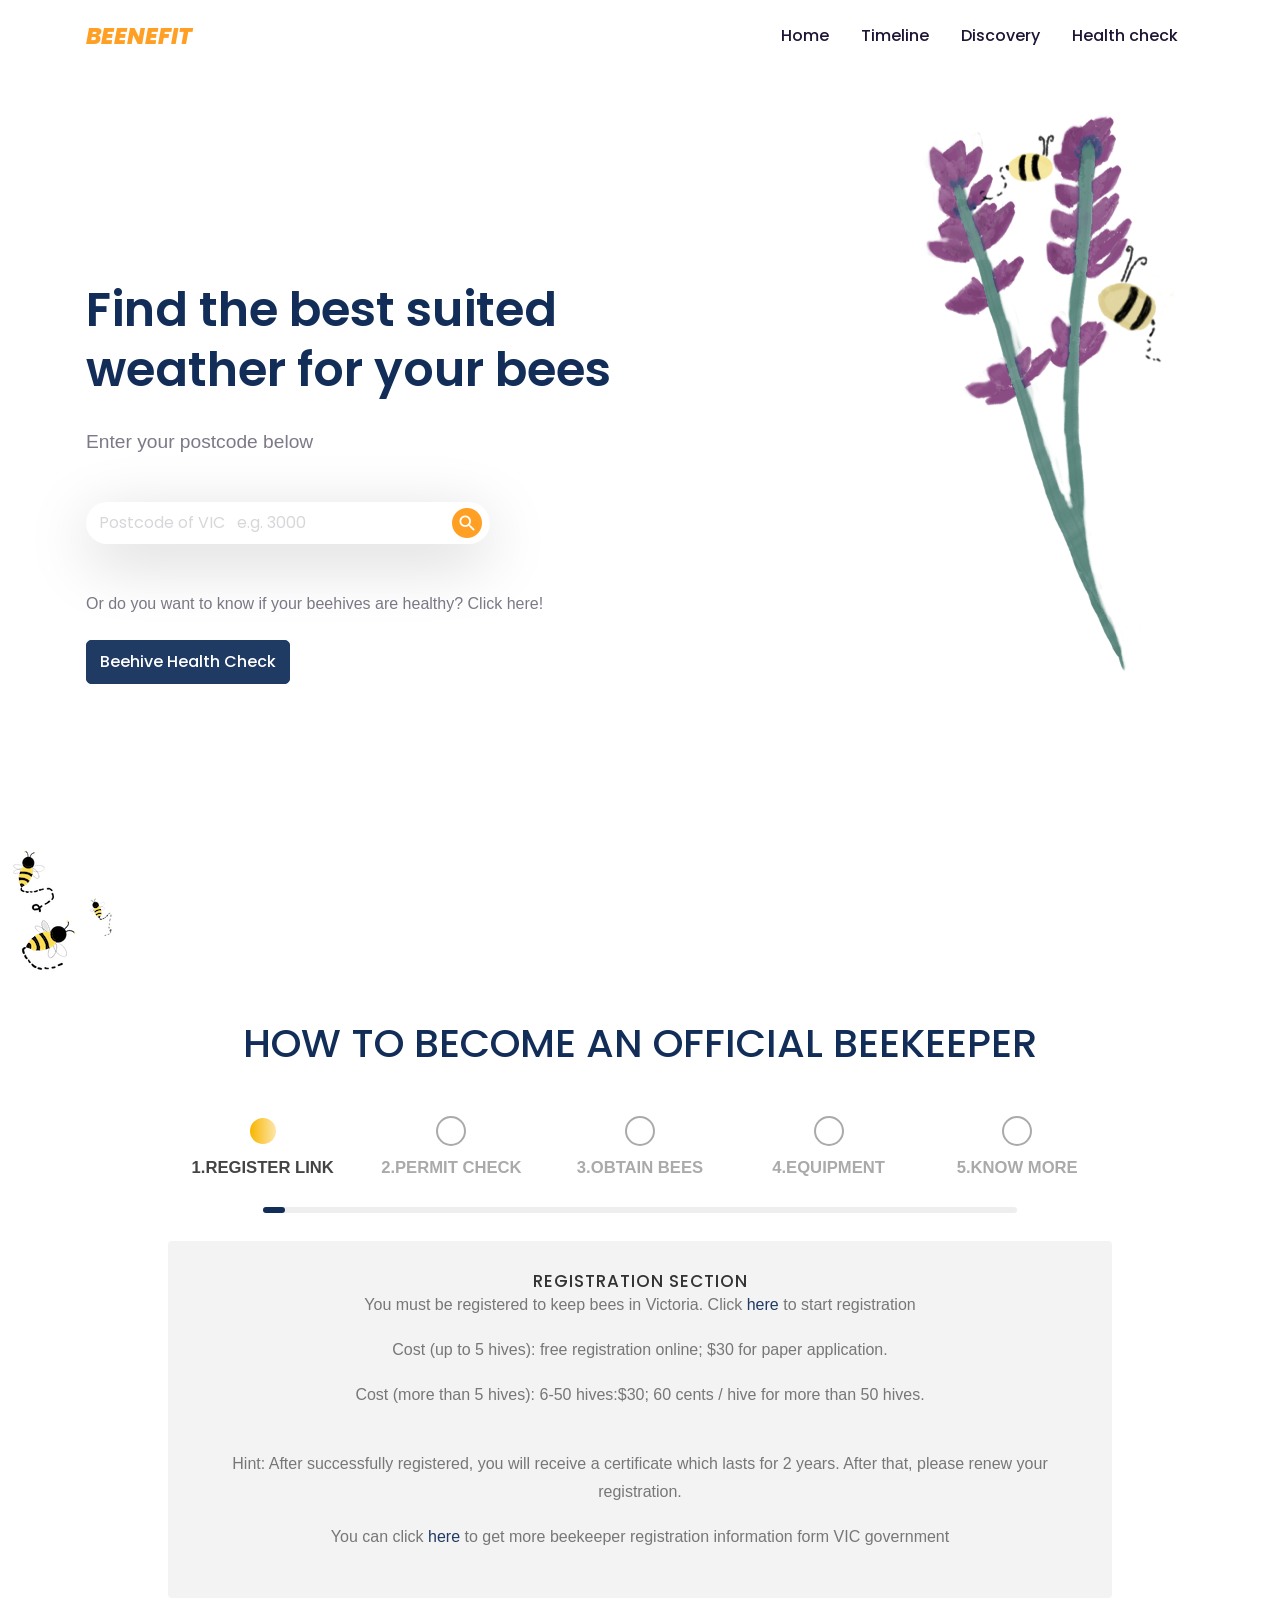
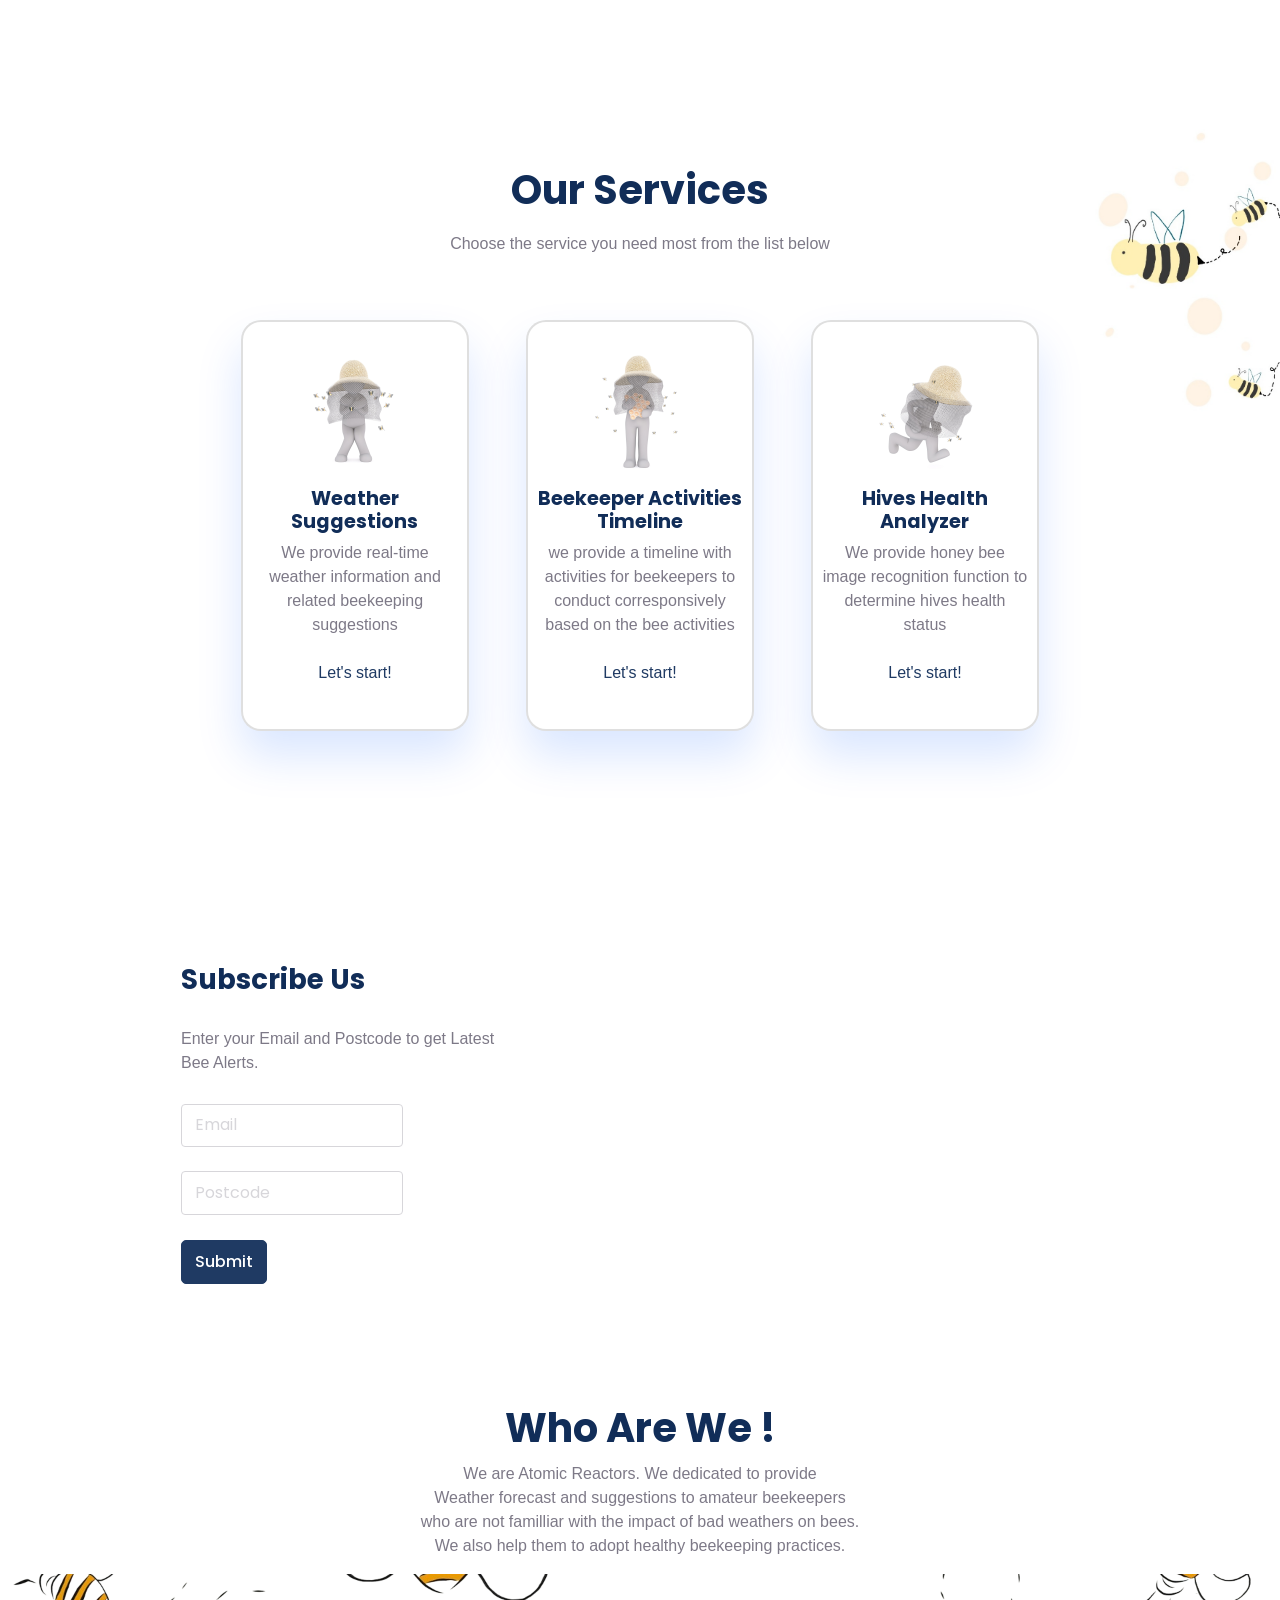
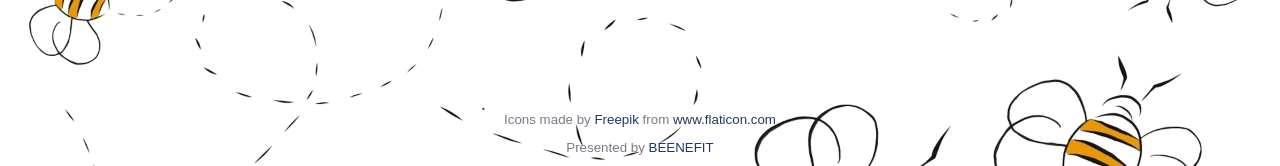
==== public/index.html @ 0212e3c3 "footer space" ====
<!DOCTYPE html>
<html lang="en-US" dir="ltr">

  <head>
    <meta charset="utf-8">
    <meta http-equiv="X-UA-Compatible" content="IE=edge">
    <meta name="viewport" content="width=device-width, initial-scale=1">


    <!-- ===============================================-->
    <!--    Document Title-->
    <!-- ===============================================-->
    <title>Beenefit</title>


    <!-- ===============================================-->
    <!--    Favicons-->
    <!-- ===============================================-->
    <link rel="apple-touch-icon" sizes="180x180" href="assets/img/favicons/apple-touch-icon.png">
    <link rel="icon" type="image/png" sizes="32x32" href="assets/img/favicons/favicon-32x32.png">
    <link rel="icon" type="image/png" sizes="16x16" href="assets/img/favicons/favicon-16x16.png">
    <link rel="shortcut icon" type="image/x-icon" href="assets/img/favicons/favicon.ico">
    <link rel="manifest" href="assets/img/favicons/manifest.json">
    <meta name="msapplication-TileImage" content="assets/img/favicons/mstile-150x150.png">
    <meta name="theme-color" content="#ffffff">


    <!-- ===============================================-->
    <!--    Stylesheets-->
    <!-- ===============================================-->
    <link href="assets/css/theme.css" rel="stylesheet" />
    <style>
        
    
      body {
        margin:0;
        font-family: 'Roboto Condensed', sans-serif;
      }
      

      
      /* --- Start progress bar --- */
      
      .process-wrapper {
        margin:auto;
        max-width:1080px;
      }
      
      #progress-bar-container {
        position:relative;
        width:90%;
        margin:auto;
        height:100px;
        margin-top:65px;
      }
      
      #progress-bar-container ul {
        padding:0;
        margin:0;
        padding-top:15px;
        z-index:9999;
        position:absolute;
        width:100%;
        margin-top:-40px
      }
      
      #progress-bar-container li:before {
        content:" ";
        display:block;
        margin:auto;
        width:30px;
        height:30px;
        border-radius:50%;
        border:solid 2px #aaa;
        transition:all ease 0.3s;
           
      }
      
      #progress-bar-container li.active:before, #progress-bar-container li:hover:before {
        border:solid 2px #fff;
                
        background: linear-gradient(to right, #f8b500 0%,#fff 150%); 
      }
      
      #progress-bar-container li {
        list-style:none;
        float:left;
        width:20%;
        text-align:center;
        color:#aaa;
        text-transform:uppercase;
        font-size:11px;
        cursor:pointer;
        font-weight:700;
        transition:all ease 0.2s;
        vertical-align:bottom;
        height:60px;
        position:relative;
      }
      
      #progress-bar-container li .step-inner {
        margin-top: 10px;
        position:relative;
        width:100%;
        bottom:0;
        font-size: 1.3vw;
      }
      
      #progress-bar-container li.active, #progress-bar-container li:hover {
        color:#444;
      }
      /*
      #progress-bar-container li:after {
        content:" ";
        display:block;
        width:6px;
        height:6px;
        background:#777;
        margin-left:auto;
        margin-right:auto;
        border:solid 7px #fff;
        border-radius:50%;
        margin-top:30%;
        box-shadow:0 2px 13px -1px rgba(0,0,0,0.3);
        transition:all ease 0.2s;
           
      }*/
      
      #progress-bar-container li:hover:after {
        background:#555;
      }
      
      #progress-bar-container li.active:after {
        background: #112D58;
      }
      
      #progress-bar-container #line {
        width:80%;
        margin-top:1%;
        margin-bottom:5%;
        background: #eee;
        height:6px;
        position:absolute;
        left:10%;
        top:57px;
        z-index:1;
        border-radius:50px;
        transition:all ease 0.9s;
      }
      
      #progress-bar-container #line-progress {
        content:" ";
        width:3%;
        height:100%;
        background: #112D58;	 
        background: linear-gradient(to right, #112D58 0%,#112D58 100%); 
        position:absolute;
        z-index:2;
        border-radius:50px;
        transition:all ease 0.9s;
      }
      
      #progress-content-section {
        width:90%;
        margin: auto;
        background: #f3f3f3;
        border-radius: 4px;
      }
      
      #progress-content-section .section-content {
        padding:30px 40px;
        text-align:center;
      }
      
      #progress-content-section .section-content h2 {
        font-size:17px;
        text-transform:uppercase;
        color:#333;
        letter-spacing:1px;
        margin: auto;
      }
      
      #progress-content-section .section-content p {
        font-size:16px;
        line-height:1.8em;
        color:#777;
      }
      
      #progress-content-section .section-content {
        display:none;
        animation: FadeInUp 700ms ease 1;
        animation-fill-mode:forwards;
        transform:translateY(15px);
        opacity:0;
      }
      
      #progress-content-section .section-content.active {
        display:block;
      }
      
      @keyframes FadeInUp {
        0% {
          transform:translateY(15px);
          opacity:0;
        }
        
        100% {
          transform:translateY(0px);
          opacity:1;
        }
      }
            

        .drop-down__button{
          display: inline-block;
          height: 40px;
          width: 190px;
          border-radius: 6px;
          border-width: 2px;
          border-color: #f78604d5;
          margin-bottom: 15px;
          text-align: center;


        }





       
          </style>
    

  </head>


  <body>

    <!-- ===============================================-->
    <!--    Main Content-->
    <!-- ===============================================-->
    <main class="main" id="top">
      <nav class="navbar navbar-expand-lg navbar-light fixed-top py-3 backdrop" data-navbar-on-scroll="data-navbar-on-scroll">
        <div class="container"><a class="navbar-brand d-flex align-items-center fw-bolder fs-2 fst-italic" href="#">
            <div class="text-warning">BEENEFIT</div>
          </a>
          <button class="navbar-toggler collapsed" type="button" data-bs-toggle="collapse" data-bs-target="#navbarSupportedContent" aria-controls="navbarSupportedContent" aria-expanded="false" aria-label="Toggle navigation"><span class="navbar-toggler-icon"></span></button>
          <div class="collapse navbar-collapse border-top border-lg-0 mt-4 mt-lg-0" id="navbarSupportedContent">
            <ul class="navbar-nav ms-auto pt-2 pt-lg-0">
              <!-- navbar button -->
              <li class="nav-item px-2"><a class="nav-link fw-medium active" style="border-radius: 5px;" aria-current="page" href="index.html">Home</a></li>
              <li class="nav-item px-2"><a class="nav-link fw-medium active" style="border-radius: 5px;" href="timeline.html">Timeline</a></li>
              <li class="nav-item px-2"><a class="nav-link fw-medium active" style="border-radius: 5px;" href="weather.html">Discovery</a></li>
              <li class="nav-item px-2"><a class="nav-link fw-medium active" style="border-radius: 5px;" href="bee_identification.html">Health check</a></li>
            </ul>
          </div>
        </div>
      </nav>
            
      <!-- ============================================-->
      <!-- weahter suggstion function <section> begin ============================-->
      <!-- ============================================-->
      <section class="py-0" id="home">
        <div class="bg-holder d-none d-sm-block" style="background-image:url(assets/img/illustrations/hero-bg.png);background-position:right top;background-size:contain;">
        </div>
        <!--/.bg-holder-->

        <div class="bg-holder d-sm-none" style="background-image:url(assets/img/illustrations/hero-bg.png);background-position:right top;background-size:contain;">
        </div>
        <!--/.bg-holder-->

        <div class="container">
          <div class="row align-items-center min-vh-75 min-vh-md-100">
            <div class="col-md-7 col-lg-6 py-6 text-sm-start text-center">
              <h1 class="mt-6 mb-sm-4 display-2 fw-semi-bold lh-sm fs-4 fs-lg-6 fs-xxl-8">Find the best suited<br class="d-block d-lg-none d-xl-block" />weather for your bees</h1>
              <p class="mb-4 fs-1">Enter your postcode below</p>
              <div class="pt-3">
                <form action="weather.php" method="POST">
                  <div class="input-group w-xl-75 w-xxl-50 d-flex flex-end-center">
                    <input class="form-control rounded-pill shadow-lg border-0" id="formGroupExampleInput" type="text" placeholder="Postcode of VIC   e.g. 3000" name="search" /><img class="input-box-icon me-2" src="assets/img/illustrations/search.png" width="30" alt="" />
                  </div>
                </form>
              </div>
              <br><br>
              Or do you want to know if your beehives are healthy? Click here!<br><br>
              <button class="btn btn-primary rounded-start-0" onclick="location.href='bee_identification.html';">Beehive Health Check</button>
            </div>
          </div>
        </div>
      </section>

      <!-- weahter suggstion function <section> close ============================-->
      <!-- ============================================-->

      

        </div>
        <!-- end of .container-->

      </section>
      <!-- <section> close ============================-->
      <!-- ============================================-->


      <!-- ============================================-->
      <!-- <section> begin ============================-->
        <section class="py-0">
          <div class="bg-holder" style="background-image:url(assets/img/illustrations/bg.png);background-position:left top;background-size:initial;margin-top:-60px;">
          </div>

          <div class="container">
            
  
            <!-- ============================================-->
            <!-- stepper <section> begin ============================-->
            <!-- ============================================-->
            <section class="py-8">
              
  
              <div class="container">
                <div class="row flex-center">
                  <!-- stepper title -->
                  <h1 style = "text-align:center">HOW TO BECOME AN OFFICIAL BEEKEEPER</h1>
                  <br> 
                  <div class="process-wrapper">
                    <!-- progress bar title -->
                  <div id="progress-bar-container">
                    <ul>
                      <li class="step step01 active"><div class="step-inner">1.Register link</div></li>
                      <li class="step step02"><div class="step-inner">2.Permit Check</div></li>
                      <li class="step step03"><div class="step-inner">3.OBTAIN BEES</div></li>
                      <li class="step step04"><div class="step-inner">4.Equipment </div></li>
                      <li class="step step05"><div class="step-inner">5.Know more </div></li>
                    </ul>
                    
                    <div id="line">
                      <div id="line-progress"></div>
                    </div>
                  </div>

                  <!-- progress content -->
                  <div id="progress-content-section">
                    <!-- Registration step -->
                    <div class="section-content discovery active">
                      <!-- Registration step title -->
                      <h2>REGISTRATION SECTION</h2>
                      <!-- Registration steps -->
                          <p>You must be registered to keep bees in Victoria. Click <a href="https://bees.agriculture.vic.gov.au/" target="_blank">here</a>
                        to start registration
                      </p>
                      <p>Cost (up to 5 hives): free registration online; $30 for paper application.</p>
                      <p>Cost (more than 5 hives): 6-50 hives:$30; 60 cents / hive for more than 50 hives.</p>
                    </br>
                      <p>Hint: After successfully registered, you will receive a certificate which lasts for 2 years. After that, please renew your registration.</p>
                          <p>You can click <a href="https://agriculture.vic.gov.au/livestock-and-animals/honey-bees/beekeeper-registration-and-hive-disposal" title="registration information" target="_blank">here</a>
                          to get more beekeeper registration information form VIC government</p> 
                            
                    </div>
                    <!-- Permit check step -->
                    <div class="section-content strategy">
                      <!-- Permit check step title -->
                      <h2>HIVE DENSITY CHECK SECTION</h2>
                      <!-- Permit check steps -->
                      <p>If density of hives meets the requirements, you can start beekeeping on Victorian land without a planning permit.</p>
                      <h2>1. Urban areas:</h2>
                      <p>Select the land size which you are prepare for beekeeing:</p>
                      <div id="option">
                        <script src="https://d3js.org/d3.v4.js"></script>
                            <script type="text/javascript">

                        window.onload = function()
                            {
                              // read csv
                            d3.csv("land_size.csv",

                                function(d) {
                                    return {
                                      // save value
                                        size: d.size,
                                        no_hives: d.no_hives
                                    };  
                                },      
                                function(data) {
                                    // run the function to store value from csv
                                    populate_Combo(data)
                                    
                                });
                            }

                            function populate_Combo(data) {
                              // create two empty array
                              // example_list store the result
                              // example_text store the text which shows on the dropdown
                                var example_list= {};
                                var example_text= {};

                                for (i=0;i<data.length; i++ ) { 
                                    example_list[i]=data[i].no_hives;
                                    example_text[i]=data[i].size;
                                }

                                // find the input
                                var select  = document.getElementById("exampleList")

                                for (i=0; i < data.length; i++ ) {
                                    // create option for values of each row
                                    var el = document.createElement("option");
                                    var temp=example_text[i]
                                    el.textContent = temp;
                                    el.value =example_list[i];
                                    // combine the option
                                    select.appendChild(el);
                                }
                            }

                            function combo_change(thelist) {
                                // get the input
                                var idx_1 = thelist.selectedIndex;
                                // update the text 
                                // find value based on index
                                var res = d3.select('#text')
                                                .transition().duration(1000)
                                res
                                .text('The maximum number of hives you can have is:  '+' '+ thelist.options[idx_1].value)
                            }

                        </script>

                        <form >
                        <select class="drop-down__button" name="example_select" id="exampleList" onChange="combo_change(this)">
                        </select> 
                        </form>
                        <h5 id = 'text'>The maximum number of hives you can have is: 1 </h5>
                      </div>
                      <p> </p>
                      <h2>2. Rural areas: </h2>
                      <p>no planning permit is required.</p>
                      <p>See more details at <a href="https://vgls.sdp.sirsidynix.net.au/client/search/asset/1145118" target="_blank">APIARYCODE OF PRACTICE</a>
                      </p>  
                  
                    </div>
                    <!-- Obtain bees step -->
                    <div class="section-content creative">
                      <!-- Obtain bees step title -->
                      <h2>QUEEN BEES OBTAINING SECTION</h2>
                      <!-- Obtain bees steps -->
                      <P>There are two ways to do that:</P>
                      <p>1.You can buy queen bees from a queen breeder from September until the end of February.</p>
                      <p>2.Also, you can collect bees in wild by yourself. To do that, you can locate a box beneath the swarm and shake the branch to let the bees fall into the box.
                         The smoker can be used for further collecting the left-over bees.</p>
                         <p> DISCLAIMER: Please be fully aware of the danger of collecting wild bees by yourself.  
                    </div>
                    
                    <!-- Equipment purchase step -->
                    <div class="section-content production">
                      <!-- Equipment purchase step title -->
                      <h2>EQUIPMENT PURCHASE LIST</h2>
                    <!-- Equipment purchase steps -->
                      <p>· Beekeeper’s smoker</p>
                          <p>· Protective clothing, beekeeper’s veil</p>
                          <p>· Rubber gloves (bees hates dark colour gloves)</p>
                          <p>· Australian hive tool (“J” hook)/ American hive tool</p>
                          <p>· Langstroth hives</p>
                          <p>......</p>
                          <p>
                    </div>
                    
                    <!-- jump into timeline page link -->
                    <div class="section-content analysis">
                      <h2>START</h2>
                      <p>You can click  <a href="timeline.html" target="_blank">here</a> to get more monthly bee activities and tips for beekeepers.</p>
                    </div>
                    </div>
                  </div>
                  <script src="https://cdnjs.cloudflare.com/ajax/libs/jquery/3.2.1/jquery.min.js"></script>
                  <script src="https://cdnjs.cloudflare.com/ajax/libs/jqueryui/1.12.1/jquery-ui.min.js"></script>
                   <script>
                      // click function for stepper
                      $(".step").click( function() {
                    $(this).addClass("active").prevAll().addClass("active");
                    $(this).nextAll().removeClass("active");
                  });
                  // Click & active function of step01 with css style
                  $(".step01").click( function() {
                    $("#line-progress").css("width", "3%");
                    $(".discovery").addClass("active").siblings().removeClass("active");
                  });
                   // Click & active function of step02 with css style
                  $(".step02").click( function() {
                    $("#line-progress").css("width", "25%");
                    $(".strategy").addClass("active").siblings().removeClass("active");
                  });
                   // Click & active function of step03 with css style
                  $(".step03").click( function() {
                    $("#line-progress").css("width", "50%");
                    $(".creative").addClass("active").siblings().removeClass("active");
                  });
                   // Click & active function of step04 with css style
                  $(".step04").click( function() {
                    $("#line-progress").css("width", "75%");
                    $(".production").addClass("active").siblings().removeClass("active");
                  });
                   // Click & active function of step05 with css style
                  $(".step05").click( function() {
                    $("#line-progress").css("width", "100%");
                    $(".analysis").addClass("active").siblings().removeClass("active");
                  });
                  
                   
                      </script>
                </div>
              </div>
              <!-- end of .container-->
  
            </section>
            <!-- <section> close ============================-->
            <!-- ============================================-->
  
  
          </div>
          <!-- end of .container-->
  
        </section>
        <!-- <section> close ============================-->
        <!-- ============================================-->


      <section class="py-5">
        <!-- background image -->
        <div class="bg-holder d-none d-sm-block" style="background-image:url(assets/img/illustrations/category-bg.png);background-position:right top;background-size:200px 320px;">
        </div>
        <!--/.bg-holder-->


      <!-- ============================================-->
      <!-- services section -->
      <!-- <section> begin ============================-->

        <div class="container">
          <div class="row justify-content-center">
            <div class="col-md-9 col-lg-6 text-center mb-3">
              <h5 class="fw-bold fs-3 fs-lg-5 lh-sm mb-3">Our Services</h5>
              <p class="mb-5">Choose the service you need most from the list below</p>
            </div>
          </div>
          <!--Weather suggestions service  -->
          <div class="row flex-center h-100">
            <div class="col-10 col-xl-9">
              <div class="row">
                <div class="col-sm-6 col-lg-4 pb-lg-6 px-lg-4 pb-4">
                  <div class="card py-4 shadow-sm h-100 hover-top">
                    <div class="text-center"> <img src="assets/img/illustrations/finance.png" height="120" alt="" />
                      <div class="card-body px-2">
                        <!--Weather suggestions service title -->
                        <h6 class="fw-bold fs-1 heading-color">Weather Suggestions</a></h6>
                        <!--Weather suggestions service content -->
                        <p class="mb-0 card-text">We provide real-time weather information and related beekeeping suggestions</p><br>
                        <p class="mb-0 card-text"><a href="weather.html" title="Weather Suggestions">Let's start!</a></p>
                      </div>
                    </div>
                  </div>
                </div>
                <!--Beekeeper activities timeline service  -->
                <div class="col-sm-6 col-lg-4 pb-lg-6 px-lg-4 pb-4">
                  <div class="card py-4 shadow-sm h-100 hover-top">
                    <div class="text-center"> <img src="assets/img/illustrations/design.png" height="120" alt="" />
                      <div class="card-body px-2">
                        <!--Beekeeper activities timeline service title -->
                        <h6 class="fw-bold fs-1 heading-color">Beekeeper Activities Timeline</a></h6>
                        <!--Beekeeper activities timeline service content -->
                        <p class="mb-0 card-text">we provide a timeline with activities for beekeepers to conduct corresponsively based on the bee activities</p><br>
                        <p class="mb-0 card-text"><a href="timeline.html" title="Beekeeper Activities Timeline">Let's start!</a></p>
                      </div>
                    </div>
                  </div>
                </div>
                <!-- Hive health analyzer service -->
                <div class="col-sm-6 col-lg-4 pb-lg-6 px-lg-4 pb-4">
                  <div class="card py-4 shadow-sm h-100 hover-top">
                    <div class="text-center"> <img src="assets/img/illustrations/programmer.png" height="120" alt="" />
                      <div class="card-body px-2">
                        <!-- Hive health analyzer service title -->
                        <h6 class="fw-bold fs-1 heading-color">Hives Health Analyzer</h6>
                        <!-- Hive health analyzer service content -->
                        <p class="mb-0 card-text">We provide honey bee image recognition function to determine hives health status</p><br>
                        <p class="mb-0 card-text"><a href="bee_identification.html" title="Beehive health Analyzer">Let's start!</a></p>
                      </div>
                    </div>
                  </div>
                </div>
              </div>
            </div>
          </div>
        </div>
      </section>
      <!-- services <section> close ============================-->
      <!-- ============================================-->


      <!-- ============================================-->
      <!-- subscribe function -->
      <!-- <section> begin ============================-->
      <section class="py-8" id = "sub">
        <div class="container">
          <div class="row flex-center">
            <div class="col-md-5 order-md-1 text-center text-md-end"><img class="img-fluid mb-4" src="assets/img/illustrations/feature.png" width="450" alt="" /></div>
            <div class="col-md-5 text-center text-md-start">
              <!-- Email function title -->
              <h6 class="fw-bold fs-2 fs-lg-3 display-3 lh-sm">Subscribe Us</h6>
              <p class="my-4 pe-xl-8">Enter your Email and Postcode to get Latest Bee Alerts.</p>
              <div class="col-lg-6 d-flex justify-content-lg-end justify-content-center">
                <form class="row row-cols-lg-auto g-0 align-items-center" action = "email.php"  method="POST">
                  <div class="col-5display-3">
                    <label class="visually-hidden" for="colFormLabel">Username</label>
                    <div class="input-group">
                      <input class="rounded-end-0 form-control" id="colFormLabel" type="email" name= "email" placeholder="Email" />
                    </div>
                    </br>
                    <div class="input-group">
                      <input class="rounded-end-0 form-control" id="colFormLabel" type="text" name= "postcode" placeholder="Postcode" />
                    </div>
                  </div>
                  <div class="display-15" style = "padding-top:25px">
                    <button class="btn btn-primary rounded-start-0" type="submit">Submit</button>
                  </div>
                </form>
              </div>
            </div>
          </div>
        </div>
        <!-- end of .container-->
        <!-- end of .container-->
      </section>
      <!-- subscribe <section> close ============================-->
      <!-- ============================================-->



       <!-- ============================================-->
      <!--  who are we section contens -->
      <!-- <section> begin ============================-->
      <section class="py-0">
        <div class="container">
          <div class="row align-items-center">
            <div class="col-12 text-center">
              <h6 class="fw-bold fs-3 fs-lg-5 lh-sm">Who Are We !</h6>
              <p>We are Atomic Reactors. We dedicated to provide</br> Weather forecast and suggestions to amateur beekeepers </br>who are not familliar with the impact of bad weathers on bees.</br> We also help them to adopt healthy beekeeping practices.</p>
            </div>
          </div>
        </div>
      </section>
       <!-- who are we <section> close ============================-->
      <!-- ============================================-->


      <!-- ============================================-->
      <!--  footer section contens -->
      <!-- <section> begin ============================-->
      <section class="py-0">
        <!-- footer background image -->
        <div class="bg-holder" style="background-image:url(assets/img/illustrations/footer-bg.png);background-position:center;background-size:cover;">
        </div>
        <!--/.bg-holder-->

        <div class="container">
          <div class="row flex-center py-6">
            <div class="col-lg-6 d-flex justify-content-lg-end justify-content-center">
            </div>
          </div>
          <div class="row justify-content-center">
            <div class="col-auto mb-2">
              <p class="mb-0 fs--1 my-2 text-center">Icons made by <a href="https://www.freepik.com" title="Freepik">Freepik</a> from <a href="https://www.flaticon.com/" title="Flaticon">www.flaticon.com</a></p>
              <p class="mb-0 fs--1 my-2 text-center">Presented by <a href="https://www.beenefit.studio" title="BEENEFIT">BEENEFIT</a></p>
            </div>
          </div>
        </div>
      </section>
      <!-- footer <section> close ============================-->
      <!-- ============================================-->
    </main>
    <!-- ===============================================-->
    <!--    End of Main Content-->
    <!-- ===============================================-->




    <!-- ===============================================-->
    <!--    JavaScripts-->
    <!-- ===============================================-->
    <script src="vendors/@popperjs/popper.min.js"></script>
    <script src="vendors/bootstrap/bootstrap.min.js"></script>
    <script src="vendors/is/is.min.js"></script>
    <script src="https://polyfill.io/v3/polyfill.min.js?features=window.scroll"></script>
    <script src="assets/js/theme.js"></script>

    <link href="https://fonts.googleapis.com/css2?family=Poppins:ital,wght@0,200;0,300;0,400;0,500;0,600;0,700;0,800;0,900;1,200;1,300;1,400&amp;display=swap" rel="stylesheet">
  </body>

</html>
---- public/assets/css/theme.css ----
/* -------------------------------------------------------------------------- */
/*                                 Theme                                      */
/* -------------------------------------------------------------------------- */
/* prettier-ignore */
/* -------------------------------------------------------------------------- */
/*                                  Utilities                                 */
/* -------------------------------------------------------------------------- */
/*-----------------------------------------------
|   Bootstrap Styles
-----------------------------------------------*/
/*!
 * Bootstrap v5.0.0-alpha1 (https://getbootstrap.com/)
 * Copyright 2011-2020 The Bootstrap Authors
 * Copyright 2011-2020 Twitter, Inc.
 * Licensed under MIT (https://github.com/twbs/bootstrap/blob/main/LICENSE)
 */
:root {
  --bs-blue: #1F3A63;
  --bs-indigo: #53ACF8;
  --bs-purple: #ad45f6;
  --bs-pink: #f6458e;
  --bs-red: #F55767;
  --bs-orange: #f6d845;
  --bs-yellow: #FFA024;
  --bs-green: #40975F;
  --bs-teal: #299EF3;
  --bs-cyan: #3EB8F4;
  --bs-white: #fff;
  --bs-gray: #C3C1C8;
  --bs-gray-dark: #616368;
  --bs-primary: #1F3A63;
  --bs-secondary: #4F5665;
  --bs-success: #40975F;
  --bs-info: #3EB8F4;
  --bs-warning: #FFA024;
  --bs-danger: #F55767;
  --bs-light: #F9FAFD;
  --bs-dark: #1F1534;
  --bs-font-sans-serif: "Poppins", "Open Sans", -apple-system, BlinkMacSystemFont, "Segoe UI", "Helvetica Neue", Arial, sans-serif, "Apple Color Emoji", "Segoe UI Emoji", "Segoe UI Symbol";
  --bs-font-monospace: "SFMono-Regular", Menlo, Monaco, Consolas, "Liberation Mono", "Courier New", monospace;
  --bs-gradient: linear-gradient(180deg, rgba(255, 255, 255, 0.15), rgba(255, 255, 255, 0));
}

*,
*::before,
*::after {
  -webkit-box-sizing: border-box;
  box-sizing: border-box;
}

@media (prefers-reduced-motion: no-preference) {
  :root {
    scroll-behavior: smooth;
  }
}

body {
  margin: 0;
  font-family: "Poppins", -apple-system, BlinkMacSystemFont, "Segoe UI", "Helvetica Neue", Arial, sans-serif, "Apple Color Emoji", "Segoe UI Emoji", "Segoe UI Symbol";
  font-size: 1rem;
  font-weight: 400;
  line-height: 1.5;
  color: #7D7987;
  background-color: #fff;
  -webkit-text-size-adjust: 100%;
  -webkit-tap-highlight-color: rgba(0, 0, 0, 0);
}

[tabindex="-1"]:focus:not(:focus-visible) {
  outline: 0 !important;
}

hr {
  margin: 1rem 0;
  color: #E1E0E4;
  background-color: currentColor;
  border: 0;
  opacity: 1;
}

hr:not([size]) {
  height: 1px;
}

h1, .h1, h2, .h2, h3, .h3, h4, .h4, h5, .h5, h6, .h6 {
  margin-top: 0;
  margin-bottom: 0.5rem;
  font-family: "Poppins", "Open Sans", -apple-system, BlinkMacSystemFont, "Segoe UI", "Helvetica Neue", Arial, sans-serif, "Apple Color Emoji", "Segoe UI Emoji", "Segoe UI Symbol";
  font-weight: 500;
  line-height: 1.2;
  color: #112D58;
}

h1, .h1 {
  font-size: calc(1.37383rem + 1.48598vw);
}

@media (min-width: 1200px) {
  h1, .h1 {
    font-size: 2.48832rem;
  }
}

h2, .h2 {
  font-size: calc(1.33236rem + 0.98832vw);
}

@media (min-width: 1200px) {
  h2, .h2 {
    font-size: 2.0736rem;
  }
}

h3, .h3 {
  font-size: calc(1.2978rem + 0.5736vw);
}

@media (min-width: 1200px) {
  h3, .h3 {
    font-size: 1.728rem;
  }
}

h4, .h4 {
  font-size: calc(1.269rem + 0.228vw);
}

@media (min-width: 1200px) {
  h4, .h4 {
    font-size: 1.44rem;
  }
}

h5, .h5 {
  font-size: 1.2rem;
}

h6, .h6 {
  font-size: 0.83333rem;
}

p {
  margin-top: 0;
  margin-bottom: 1rem;
}

abbr[title],
abbr[data-bs-original-title] {
  text-decoration: underline;
  -webkit-text-decoration: underline dotted;
  text-decoration: underline dotted;
  cursor: help;
  -webkit-text-decoration-skip-ink: none;
  text-decoration-skip-ink: none;
}

address {
  margin-bottom: 1rem;
  font-style: normal;
  line-height: inherit;
}

ol,
ul {
  padding-left: 2rem;
}

ol,
ul,
dl {
  margin-top: 0;
  margin-bottom: 1rem;
}

ol ol,
ul ul,
ol ul,
ul ol {
  margin-bottom: 0;
}

dt {
  font-weight: 700;
}

dd {
  margin-bottom: .5rem;
  margin-left: 0;
}

blockquote {
  margin: 0 0 1rem;
}

b,
strong {
  font-weight: 800;
}

small, .small {
  font-size: 75%;
}

mark, .mark {
  padding: 0.2em;
  background-color: #fcf8e3;
}

sub,
sup {
  position: relative;
  font-size: 0.75em;
  line-height: 0;
  vertical-align: baseline;
}

sub {
  bottom: -.25em;
}

sup {
  top: -.5em;
}

a {
  color: #1F3A63;
  text-decoration: none;
}

a:hover {
  color: #192e4f;
  text-decoration: underline;
}

a:not([href]):not([class]), a:not([href]):not([class]):hover {
  color: inherit;
  text-decoration: none;
}

pre,
code,
kbd,
samp {
  font-family: var(--bs-font-monospace);
  font-size: 1em;
  direction: ltr /* rtl:ignore */;
  unicode-bidi: bidi-override;
}

pre {
  display: block;
  margin-top: 0;
  margin-bottom: 1rem;
  overflow: auto;
  font-size: 75%;
}

pre code {
  font-size: inherit;
  color: inherit;
  word-break: normal;
}

code {
  font-size: 75%;
  color: #f6458e;
  word-wrap: break-word;
}

a > code {
  color: inherit;
}

kbd {
  padding: 0.2rem 0.4rem;
  font-size: 75%;
  color: #fff;
  background-color: #4F5665;
  border-radius: 0.625rem;
}

kbd kbd {
  padding: 0;
  font-size: 1em;
  font-weight: 700;
}

figure {
  margin: 0 0 1rem;
}

img,
svg {
  vertical-align: middle;
}

table {
  caption-side: bottom;
  border-collapse: collapse;
}

caption {
  padding-top: 0.5rem;
  padding-bottom: 0.5rem;
  color: #CDCCD1;
  text-align: left;
}

th {
  text-align: inherit;
  text-align: -webkit-match-parent;
}

thead,
tbody,
tfoot,
tr,
td,
th {
  border-color: inherit;
  border-style: solid;
  border-width: 0;
}

label {
  display: inline-block;
}

button {
  border-radius: 0;
}

button:focus:not(:focus-visible) {
  outline: 0;
}

input,
button,
select,
optgroup,
textarea {
  margin: 0;
  font-family: inherit;
  font-size: inherit;
  line-height: inherit;
}

button,
select {
  text-transform: none;
}

[role="button"] {
  cursor: pointer;
}

select {
  word-wrap: normal;
}

[list]::-webkit-calendar-picker-indicator {
  display: none;
}

button,
[type="button"],
[type="reset"],
[type="submit"] {
  -webkit-appearance: button;
}

button:not(:disabled),
[type="button"]:not(:disabled),
[type="reset"]:not(:disabled),
[type="submit"]:not(:disabled) {
  cursor: pointer;
}

::-moz-focus-inner {
  padding: 0;
  border-style: none;
}

textarea {
  resize: vertical;
}

fieldset {
  min-width: 0;
  padding: 0;
  margin: 0;
  border: 0;
}

legend {
  float: left;
  width: 100%;
  padding: 0;
  margin-bottom: 0.5rem;
  font-size: calc(1.275rem + 0.3vw);
  line-height: inherit;
}

@media (min-width: 1200px) {
  legend {
    font-size: 1.5rem;
  }
}

legend + * {
  clear: left;
}

::-webkit-datetime-edit-fields-wrapper,
::-webkit-datetime-edit-text,
::-webkit-datetime-edit-minute,
::-webkit-datetime-edit-hour-field,
::-webkit-datetime-edit-day-field,
::-webkit-datetime-edit-month-field,
::-webkit-datetime-edit-year-field {
  padding: 0;
}

::-webkit-inner-spin-button {
  height: auto;
}

[type="search"] {
  outline-offset: -2px;
  -webkit-appearance: textfield;
}

/* rtl:raw:
[type="tel"],
[type="url"],
[type="email"],
[type="number"] {
  direction: ltr;
}
*/
::-webkit-search-decoration {
  -webkit-appearance: none;
}

::-webkit-color-swatch-wrapper {
  padding: 0;
}

::file-selector-button {
  font: inherit;
}

::-webkit-file-upload-button {
  font: inherit;
  -webkit-appearance: button;
}

output {
  display: inline-block;
}

iframe {
  border: 0;
}

summary {
  display: list-item;
  cursor: pointer;
}

progress {
  vertical-align: baseline;
}

[hidden] {
  display: none !important;
}

.lead {
  font-size: 1.2rem;
  font-weight: 400;
}

.display-1 {
  font-size: calc(1.55498rem + 3.65978vw);
  font-weight: 900;
  line-height: 1;
}

@media (min-width: 1200px) {
  .display-1 {
    font-size: 4.29982rem;
  }
}

.display-2 {
  font-size: calc(1.48332rem + 2.79982vw);
  font-weight: 900;
  line-height: 1;
}

@media (min-width: 1200px) {
  .display-2 {
    font-size: 3.58318rem;
  }
}

.display-3 {
  font-size: calc(1.4236rem + 2.08318vw);
  font-weight: 900;
  line-height: 1;
}

@media (min-width: 1200px) {
  .display-3 {
    font-size: 2.98598rem;
  }
}

.display-4 {
  font-size: calc(1.37383rem + 1.48598vw);
  font-weight: 900;
  line-height: 1;
}

@media (min-width: 1200px) {
  .display-4 {
    font-size: 2.48832rem;
  }
}

.display-5 {
  font-size: calc(1.33236rem + 0.98832vw);
  font-weight: 900;
  line-height: 1;
}

@media (min-width: 1200px) {
  .display-5 {
    font-size: 2.0736rem;
  }
}

.display-6 {
  font-size: calc(1.2978rem + 0.5736vw);
  font-weight: 900;
  line-height: 1;
}

@media (min-width: 1200px) {
  .display-6 {
    font-size: 1.728rem;
  }
}

.list-unstyled {
  padding-left: 0;
  list-style: none;
}

.list-inline {
  padding-left: 0;
  list-style: none;
}

.list-inline-item {
  display: inline-block;
}

.list-inline-item:not(:last-child) {
  margin-right: 0.5rem;
}

.initialism {
  font-size: 75%;
  text-transform: uppercase;
}

.blockquote {
  margin-bottom: 1rem;
  font-size: 1.2rem;
}

.blockquote > :last-child {
  margin-bottom: 0;
}

.blockquote-footer {
  margin-top: -1rem;
  margin-bottom: 1rem;
  font-size: 75%;
  color: #C3C1C8;
}

.blockquote-footer::before {
  content: "\2014\00A0";
}

.img-fluid {
  max-width: 100%;
  height: auto;
}

.img-thumbnail {
  padding: 0.25rem;
  background-color: #fff;
  border: 1px solid #E1E0E4;
  border-radius: 0.25rem;
  max-width: 100%;
  height: auto;
}

.figure {
  display: inline-block;
}

.figure-img {
  margin-bottom: 0.5rem;
  line-height: 1;
}

.figure-caption {
  font-size: 75%;
  color: #C3C1C8;
}

.container,
.container-fluid,
.container-sm,
.container-md,
.container-lg,
.container-xl,
.container-xxl {
  width: 100%;
  padding-right: var(--bs-gutter-x, 1rem);
  padding-left: var(--bs-gutter-x, 1rem);
  margin-right: auto;
  margin-left: auto;
}

@media (min-width: 576px) {
  .container, .container-sm {
    max-width: 540px;
  }
}

@media (min-width: 768px) {
  .container, .container-sm, .container-md {
    max-width: 720px;
  }
}

@media (min-width: 992px) {
  .container, .container-sm, .container-md, .container-lg {
    max-width: 960px;
  }
}

@media (min-width: 1200px) {
  .container, .container-sm, .container-md, .container-lg, .container-xl {
    max-width: 1140px;
  }
}

@media (min-width: 1540px) {
  .container, .container-sm, .container-md, .container-lg, .container-xl, .container-xxl {
    max-width: 1480px;
  }
}

.row {
  --bs-gutter-x: 2rem;
  --bs-gutter-y: 0;
  display: -webkit-box;
  display: -ms-flexbox;
  display: flex;
  -ms-flex-wrap: wrap;
  flex-wrap: wrap;
  margin-top: calc(var(--bs-gutter-y) * -1);
  margin-right: calc(var(--bs-gutter-x) / -2);
  margin-left: calc(var(--bs-gutter-x) / -2);
}

.row > * {
  -ms-flex-negative: 0;
  flex-shrink: 0;
  width: 100%;
  max-width: 100%;
  padding-right: calc(var(--bs-gutter-x) / 2);
  padding-left: calc(var(--bs-gutter-x) / 2);
  margin-top: var(--bs-gutter-y);
}

.col {
  -webkit-box-flex: 1;
  -ms-flex: 1 0 0%;
  flex: 1 0 0%;
}

.row-cols-auto > * {
  -webkit-box-flex: 0;
  -ms-flex: 0 0 auto;
  flex: 0 0 auto;
  width: auto;
}

.row-cols-1 > * {
  -webkit-box-flex: 0;
  -ms-flex: 0 0 auto;
  flex: 0 0 auto;
  width: 100%;
}

.row-cols-2 > * {
  -webkit-box-flex: 0;
  -ms-flex: 0 0 auto;
  flex: 0 0 auto;
  width: 50%;
}

.row-cols-3 > * {
  -webkit-box-flex: 0;
  -ms-flex: 0 0 auto;
  flex: 0 0 auto;
  width: 33.33333%;
}

.row-cols-4 > * {
  -webkit-box-flex: 0;
  -ms-flex: 0 0 auto;
  flex: 0 0 auto;
  width: 25%;
}

.row-cols-5 > * {
  -webkit-box-flex: 0;
  -ms-flex: 0 0 auto;
  flex: 0 0 auto;
  width: 20%;
}

.row-cols-6 > * {
  -webkit-box-flex: 0;
  -ms-flex: 0 0 auto;
  flex: 0 0 auto;
  width: 16.66667%;
}

.col-auto {
  -webkit-box-flex: 0;
  -ms-flex: 0 0 auto;
  flex: 0 0 auto;
  width: auto;
}

.col-1 {
  -webkit-box-flex: 0;
  -ms-flex: 0 0 auto;
  flex: 0 0 auto;
  width: 8.33333%;
}

.col-2 {
  -webkit-box-flex: 0;
  -ms-flex: 0 0 auto;
  flex: 0 0 auto;
  width: 16.66667%;
}

.col-3 {
  -webkit-box-flex: 0;
  -ms-flex: 0 0 auto;
  flex: 0 0 auto;
  width: 25%;
}

.col-4 {
  -webkit-box-flex: 0;
  -ms-flex: 0 0 auto;
  flex: 0 0 auto;
  width: 33.33333%;
}

.col-5 {
  -webkit-box-flex: 0;
  -ms-flex: 0 0 auto;
  flex: 0 0 auto;
  width: 41.66667%;
}

.col-6 {
  -webkit-box-flex: 0;
  -ms-flex: 0 0 auto;
  flex: 0 0 auto;
  width: 50%;
}

.col-7 {
  -webkit-box-flex: 0;
  -ms-flex: 0 0 auto;
  flex: 0 0 auto;
  width: 58.33333%;
}

.col-8 {
  -webkit-box-flex: 0;
  -ms-flex: 0 0 auto;
  flex: 0 0 auto;
  width: 66.66667%;
}

.col-9 {
  -webkit-box-flex: 0;
  -ms-flex: 0 0 auto;
  flex: 0 0 auto;
  width: 75%;
}

.col-10 {
  -webkit-box-flex: 0;
  -ms-flex: 0 0 auto;
  flex: 0 0 auto;
  width: 83.33333%;
}

.col-11 {
  -webkit-box-flex: 0;
  -ms-flex: 0 0 auto;
  flex: 0 0 auto;
  width: 91.66667%;
}

.col-12 {
  -webkit-box-flex: 0;
  -ms-flex: 0 0 auto;
  flex: 0 0 auto;
  width: 100%;
}

.offset-1 {
  margin-left: 8.33333%;
}

.offset-2 {
  margin-left: 16.66667%;
}

.offset-3 {
  margin-left: 25%;
}

.offset-4 {
  margin-left: 33.33333%;
}

.offset-5 {
  margin-left: 41.66667%;
}

.offset-6 {
  margin-left: 50%;
}

.offset-7 {
  margin-left: 58.33333%;
}

.offset-8 {
  margin-left: 66.66667%;
}

.offset-9 {
  margin-left: 75%;
}

.offset-10 {
  margin-left: 83.33333%;
}

.offset-11 {
  margin-left: 91.66667%;
}

.g-0,
.gx-0 {
  --bs-gutter-x: 0;
}

.g-0,
.gy-0 {
  --bs-gutter-y: 0;
}

.g-1,
.gx-1 {
  --bs-gutter-x: 0.25rem;
}

.g-1,
.gy-1 {
  --bs-gutter-y: 0.25rem;
}

.g-2,
.gx-2 {
  --bs-gutter-x: 0.5rem;
}

.g-2,
.gy-2 {
  --bs-gutter-y: 0.5rem;
}

.g-3,
.gx-3 {
  --bs-gutter-x: 1rem;
}

.g-3,
.gy-3 {
  --bs-gutter-y: 1rem;
}

.g-4,
.gx-4 {
  --bs-gutter-x: 1.8rem;
}

.g-4,
.gy-4 {
  --bs-gutter-y: 1.8rem;
}

.g-5,
.gx-5 {
  --bs-gutter-x: 3rem;
}

.g-5,
.gy-5 {
  --bs-gutter-y: 3rem;
}

.g-6,
.gx-6 {
  --bs-gutter-x: 4rem;
}

.g-6,
.gy-6 {
  --bs-gutter-y: 4rem;
}

.g-7,
.gx-7 {
  --bs-gutter-x: 5rem;
}

.g-7,
.gy-7 {
  --bs-gutter-y: 5rem;
}

.g-8,
.gx-8 {
  --bs-gutter-x: 7.5rem;
}

.g-8,
.gy-8 {
  --bs-gutter-y: 7.5rem;
}

.g-9,
.gx-9 {
  --bs-gutter-x: 10rem;
}

.g-9,
.gy-9 {
  --bs-gutter-y: 10rem;
}

.g-10,
.gx-10 {
  --bs-gutter-x: 12.5rem;
}

.g-10,
.gy-10 {
  --bs-gutter-y: 12.5rem;
}

.g-11,
.gx-11 {
  --bs-gutter-x: 15rem;
}

.g-11,
.gy-11 {
  --bs-gutter-y: 15rem;
}

@media (min-width: 576px) {
  .col-sm {
    -webkit-box-flex: 1;
    -ms-flex: 1 0 0%;
    flex: 1 0 0%;
  }
  .row-cols-sm-auto > * {
    -webkit-box-flex: 0;
    -ms-flex: 0 0 auto;
    flex: 0 0 auto;
    width: auto;
  }
  .row-cols-sm-1 > * {
    -webkit-box-flex: 0;
    -ms-flex: 0 0 auto;
    flex: 0 0 auto;
    width: 100%;
  }
  .row-cols-sm-2 > * {
    -webkit-box-flex: 0;
    -ms-flex: 0 0 auto;
    flex: 0 0 auto;
    width: 50%;
  }
  .row-cols-sm-3 > * {
    -webkit-box-flex: 0;
    -ms-flex: 0 0 auto;
    flex: 0 0 auto;
    width: 33.33333%;
  }
  .row-cols-sm-4 > * {
    -webkit-box-flex: 0;
    -ms-flex: 0 0 auto;
    flex: 0 0 auto;
    width: 25%;
  }
  .row-cols-sm-5 > * {
    -webkit-box-flex: 0;
    -ms-flex: 0 0 auto;
    flex: 0 0 auto;
    width: 20%;
  }
  .row-cols-sm-6 > * {
    -webkit-box-flex: 0;
    -ms-flex: 0 0 auto;
    flex: 0 0 auto;
    width: 16.66667%;
  }
  .col-sm-auto {
    -webkit-box-flex: 0;
    -ms-flex: 0 0 auto;
    flex: 0 0 auto;
    width: auto;
  }
  .col-sm-1 {
    -webkit-box-flex: 0;
    -ms-flex: 0 0 auto;
    flex: 0 0 auto;
    width: 8.33333%;
  }
  .col-sm-2 {
    -webkit-box-flex: 0;
    -ms-flex: 0 0 auto;
    flex: 0 0 auto;
    width: 16.66667%;
  }
  .col-sm-3 {
    -webkit-box-flex: 0;
    -ms-flex: 0 0 auto;
    flex: 0 0 auto;
    width: 25%;
  }
  .col-sm-4 {
    -webkit-box-flex: 0;
    -ms-flex: 0 0 auto;
    flex: 0 0 auto;
    width: 33.33333%;
  }
  .col-sm-5 {
    -webkit-box-flex: 0;
    -ms-flex: 0 0 auto;
    flex: 0 0 auto;
    width: 41.66667%;
  }
  .col-sm-6 {
    -webkit-box-flex: 0;
    -ms-flex: 0 0 auto;
    flex: 0 0 auto;
    width: 50%;
  }
  .col-sm-7 {
    -webkit-box-flex: 0;
    -ms-flex: 0 0 auto;
    flex: 0 0 auto;
    width: 58.33333%;
  }
  .col-sm-8 {
    -webkit-box-flex: 0;
    -ms-flex: 0 0 auto;
    flex: 0 0 auto;
    width: 66.66667%;
  }
  .col-sm-9 {
    -webkit-box-flex: 0;
    -ms-flex: 0 0 auto;
    flex: 0 0 auto;
    width: 75%;
  }
  .col-sm-10 {
    -webkit-box-flex: 0;
    -ms-flex: 0 0 auto;
    flex: 0 0 auto;
    width: 83.33333%;
  }
  .col-sm-11 {
    -webkit-box-flex: 0;
    -ms-flex: 0 0 auto;
    flex: 0 0 auto;
    width: 91.66667%;
  }
  .col-sm-12 {
    -webkit-box-flex: 0;
    -ms-flex: 0 0 auto;
    flex: 0 0 auto;
    width: 100%;
  }
  .offset-sm-0 {
    margin-left: 0;
  }
  .offset-sm-1 {
    margin-left: 8.33333%;
  }
  .offset-sm-2 {
    margin-left: 16.66667%;
  }
  .offset-sm-3 {
    margin-left: 25%;
  }
  .offset-sm-4 {
    margin-left: 33.33333%;
  }
  .offset-sm-5 {
    margin-left: 41.66667%;
  }
  .offset-sm-6 {
    margin-left: 50%;
  }
  .offset-sm-7 {
    margin-left: 58.33333%;
  }
  .offset-sm-8 {
    margin-left: 66.66667%;
  }
  .offset-sm-9 {
    margin-left: 75%;
  }
  .offset-sm-10 {
    margin-left: 83.33333%;
  }
  .offset-sm-11 {
    margin-left: 91.66667%;
  }
  .g-sm-0,
  .gx-sm-0 {
    --bs-gutter-x: 0;
  }
  .g-sm-0,
  .gy-sm-0 {
    --bs-gutter-y: 0;
  }
  .g-sm-1,
  .gx-sm-1 {
    --bs-gutter-x: 0.25rem;
  }
  .g-sm-1,
  .gy-sm-1 {
    --bs-gutter-y: 0.25rem;
  }
  .g-sm-2,
  .gx-sm-2 {
    --bs-gutter-x: 0.5rem;
  }
  .g-sm-2,
  .gy-sm-2 {
    --bs-gutter-y: 0.5rem;
  }
  .g-sm-3,
  .gx-sm-3 {
    --bs-gutter-x: 1rem;
  }
  .g-sm-3,
  .gy-sm-3 {
    --bs-gutter-y: 1rem;
  }
  .g-sm-4,
  .gx-sm-4 {
    --bs-gutter-x: 1.8rem;
  }
  .g-sm-4,
  .gy-sm-4 {
    --bs-gutter-y: 1.8rem;
  }
  .g-sm-5,
  .gx-sm-5 {
    --bs-gutter-x: 3rem;
  }
  .g-sm-5,
  .gy-sm-5 {
    --bs-gutter-y: 3rem;
  }
  .g-sm-6,
  .gx-sm-6 {
    --bs-gutter-x: 4rem;
  }
  .g-sm-6,
  .gy-sm-6 {
    --bs-gutter-y: 4rem;
  }
  .g-sm-7,
  .gx-sm-7 {
    --bs-gutter-x: 5rem;
  }
  .g-sm-7,
  .gy-sm-7 {
    --bs-gutter-y: 5rem;
  }
  .g-sm-8,
  .gx-sm-8 {
    --bs-gutter-x: 7.5rem;
  }
  .g-sm-8,
  .gy-sm-8 {
    --bs-gutter-y: 7.5rem;
  }
  .g-sm-9,
  .gx-sm-9 {
    --bs-gutter-x: 10rem;
  }
  .g-sm-9,
  .gy-sm-9 {
    --bs-gutter-y: 10rem;
  }
  .g-sm-10,
  .gx-sm-10 {
    --bs-gutter-x: 12.5rem;
  }
  .g-sm-10,
  .gy-sm-10 {
    --bs-gutter-y: 12.5rem;
  }
  .g-sm-11,
  .gx-sm-11 {
    --bs-gutter-x: 15rem;
  }
  .g-sm-11,
  .gy-sm-11 {
    --bs-gutter-y: 15rem;
  }
}

@media (min-width: 768px) {
  .col-md {
    -webkit-box-flex: 1;
    -ms-flex: 1 0 0%;
    flex: 1 0 0%;
  }
  .row-cols-md-auto > * {
    -webkit-box-flex: 0;
    -ms-flex: 0 0 auto;
    flex: 0 0 auto;
    width: auto;
  }
  .row-cols-md-1 > * {
    -webkit-box-flex: 0;
    -ms-flex: 0 0 auto;
    flex: 0 0 auto;
    width: 100%;
  }
  .row-cols-md-2 > * {
    -webkit-box-flex: 0;
    -ms-flex: 0 0 auto;
    flex: 0 0 auto;
    width: 50%;
  }
  .row-cols-md-3 > * {
    -webkit-box-flex: 0;
    -ms-flex: 0 0 auto;
    flex: 0 0 auto;
    width: 33.33333%;
  }
  .row-cols-md-4 > * {
    -webkit-box-flex: 0;
    -ms-flex: 0 0 auto;
    flex: 0 0 auto;
    width: 25%;
  }
  .row-cols-md-5 > * {
    -webkit-box-flex: 0;
    -ms-flex: 0 0 auto;
    flex: 0 0 auto;
    width: 20%;
  }
  .row-cols-md-6 > * {
    -webkit-box-flex: 0;
    -ms-flex: 0 0 auto;
    flex: 0 0 auto;
    width: 16.66667%;
  }
  .col-md-auto {
    -webkit-box-flex: 0;
    -ms-flex: 0 0 auto;
    flex: 0 0 auto;
    width: auto;
  }
  .col-md-1 {
    -webkit-box-flex: 0;
    -ms-flex: 0 0 auto;
    flex: 0 0 auto;
    width: 8.33333%;
  }
  .col-md-2 {
    -webkit-box-flex: 0;
    -ms-flex: 0 0 auto;
    flex: 0 0 auto;
    width: 16.66667%;
  }
  .col-md-3 {
    -webkit-box-flex: 0;
    -ms-flex: 0 0 auto;
    flex: 0 0 auto;
    width: 25%;
  }
  .col-md-4 {
    -webkit-box-flex: 0;
    -ms-flex: 0 0 auto;
    flex: 0 0 auto;
    width: 33.33333%;
  }
  .col-md-5 {
    -webkit-box-flex: 0;
    -ms-flex: 0 0 auto;
    flex: 0 0 auto;
    width: 41.66667%;
  }
  .col-md-6 {
    -webkit-box-flex: 0;
    -ms-flex: 0 0 auto;
    flex: 0 0 auto;
    width: 50%;
  }
  .col-md-7 {
    -webkit-box-flex: 0;
    -ms-flex: 0 0 auto;
    flex: 0 0 auto;
    width: 58.33333%;
  }
  .col-md-8 {
    -webkit-box-flex: 0;
    -ms-flex: 0 0 auto;
    flex: 0 0 auto;
    width: 66.66667%;
  }
  .col-md-9 {
    -webkit-box-flex: 0;
    -ms-flex: 0 0 auto;
    flex: 0 0 auto;
    width: 75%;
  }
  .col-md-10 {
    -webkit-box-flex: 0;
    -ms-flex: 0 0 auto;
    flex: 0 0 auto;
    width: 83.33333%;
  }
  .col-md-11 {
    -webkit-box-flex: 0;
    -ms-flex: 0 0 auto;
    flex: 0 0 auto;
    width: 91.66667%;
  }
  .col-md-12 {
    -webkit-box-flex: 0;
    -ms-flex: 0 0 auto;
    flex: 0 0 auto;
    width: 100%;
  }
  .offset-md-0 {
    margin-left: 0;
  }
  .offset-md-1 {
    margin-left: 8.33333%;
  }
  .offset-md-2 {
    margin-left: 16.66667%;
  }
  .offset-md-3 {
    margin-left: 25%;
  }
  .offset-md-4 {
    margin-left: 33.33333%;
  }
  .offset-md-5 {
    margin-left: 41.66667%;
  }
  .offset-md-6 {
    margin-left: 50%;
  }
  .offset-md-7 {
    margin-left: 58.33333%;
  }
  .offset-md-8 {
    margin-left: 66.66667%;
  }
  .offset-md-9 {
    margin-left: 75%;
  }
  .offset-md-10 {
    margin-left: 83.33333%;
  }
  .offset-md-11 {
    margin-left: 91.66667%;
  }
  .g-md-0,
  .gx-md-0 {
    --bs-gutter-x: 0;
  }
  .g-md-0,
  .gy-md-0 {
    --bs-gutter-y: 0;
  }
  .g-md-1,
  .gx-md-1 {
    --bs-gutter-x: 0.25rem;
  }
  .g-md-1,
  .gy-md-1 {
    --bs-gutter-y: 0.25rem;
  }
  .g-md-2,
  .gx-md-2 {
    --bs-gutter-x: 0.5rem;
  }
  .g-md-2,
  .gy-md-2 {
    --bs-gutter-y: 0.5rem;
  }
  .g-md-3,
  .gx-md-3 {
    --bs-gutter-x: 1rem;
  }
  .g-md-3,
  .gy-md-3 {
    --bs-gutter-y: 1rem;
  }
  .g-md-4,
  .gx-md-4 {
    --bs-gutter-x: 1.8rem;
  }
  .g-md-4,
  .gy-md-4 {
    --bs-gutter-y: 1.8rem;
  }
  .g-md-5,
  .gx-md-5 {
    --bs-gutter-x: 3rem;
  }
  .g-md-5,
  .gy-md-5 {
    --bs-gutter-y: 3rem;
  }
  .g-md-6,
  .gx-md-6 {
    --bs-gutter-x: 4rem;
  }
  .g-md-6,
  .gy-md-6 {
    --bs-gutter-y: 4rem;
  }
  .g-md-7,
  .gx-md-7 {
    --bs-gutter-x: 5rem;
  }
  .g-md-7,
  .gy-md-7 {
    --bs-gutter-y: 5rem;
  }
  .g-md-8,
  .gx-md-8 {
    --bs-gutter-x: 7.5rem;
  }
  .g-md-8,
  .gy-md-8 {
    --bs-gutter-y: 7.5rem;
  }
  .g-md-9,
  .gx-md-9 {
    --bs-gutter-x: 10rem;
  }
  .g-md-9,
  .gy-md-9 {
    --bs-gutter-y: 10rem;
  }
  .g-md-10,
  .gx-md-10 {
    --bs-gutter-x: 12.5rem;
  }
  .g-md-10,
  .gy-md-10 {
    --bs-gutter-y: 12.5rem;
  }
  .g-md-11,
  .gx-md-11 {
    --bs-gutter-x: 15rem;
  }
  .g-md-11,
  .gy-md-11 {
    --bs-gutter-y: 15rem;
  }
}

@media (min-width: 992px) {
  .col-lg {
    -webkit-box-flex: 1;
    -ms-flex: 1 0 0%;
    flex: 1 0 0%;
  }
  .row-cols-lg-auto > * {
    -webkit-box-flex: 0;
    -ms-flex: 0 0 auto;
    flex: 0 0 auto;
    width: auto;
  }
  .row-cols-lg-1 > * {
    -webkit-box-flex: 0;
    -ms-flex: 0 0 auto;
    flex: 0 0 auto;
    width: 100%;
  }
  .row-cols-lg-2 > * {
    -webkit-box-flex: 0;
    -ms-flex: 0 0 auto;
    flex: 0 0 auto;
    width: 50%;
  }
  .row-cols-lg-3 > * {
    -webkit-box-flex: 0;
    -ms-flex: 0 0 auto;
    flex: 0 0 auto;
    width: 33.33333%;
  }
  .row-cols-lg-4 > * {
    -webkit-box-flex: 0;
    -ms-flex: 0 0 auto;
    flex: 0 0 auto;
    width: 25%;
  }
  .row-cols-lg-5 > * {
    -webkit-box-flex: 0;
    -ms-flex: 0 0 auto;
    flex: 0 0 auto;
    width: 20%;
  }
  .row-cols-lg-6 > * {
    -webkit-box-flex: 0;
    -ms-flex: 0 0 auto;
    flex: 0 0 auto;
    width: 16.66667%;
  }
  .col-lg-auto {
    -webkit-box-flex: 0;
    -ms-flex: 0 0 auto;
    flex: 0 0 auto;
    width: auto;
  }
  .col-lg-1 {
    -webkit-box-flex: 0;
    -ms-flex: 0 0 auto;
    flex: 0 0 auto;
    width: 8.33333%;
  }
  .col-lg-2 {
    -webkit-box-flex: 0;
    -ms-flex: 0 0 auto;
    flex: 0 0 auto;
    width: 16.66667%;
  }
  .col-lg-3 {
    -webkit-box-flex: 0;
    -ms-flex: 0 0 auto;
    flex: 0 0 auto;
    width: 25%;
  }
  .col-lg-4 {
    -webkit-box-flex: 0;
    -ms-flex: 0 0 auto;
    flex: 0 0 auto;
    width: 33.33333%;
  }
  .col-lg-5 {
    -webkit-box-flex: 0;
    -ms-flex: 0 0 auto;
    flex: 0 0 auto;
    width: 41.66667%;
  }
  .col-lg-6 {
    -webkit-box-flex: 0;
    -ms-flex: 0 0 auto;
    flex: 0 0 auto;
    width: 50%;
  }
  .col-lg-7 {
    -webkit-box-flex: 0;
    -ms-flex: 0 0 auto;
    flex: 0 0 auto;
    width: 58.33333%;
  }
  .col-lg-8 {
    -webkit-box-flex: 0;
    -ms-flex: 0 0 auto;
    flex: 0 0 auto;
    width: 66.66667%;
  }
  .col-lg-9 {
    -webkit-box-flex: 0;
    -ms-flex: 0 0 auto;
    flex: 0 0 auto;
    width: 75%;
  }
  .col-lg-10 {
    -webkit-box-flex: 0;
    -ms-flex: 0 0 auto;
    flex: 0 0 auto;
    width: 83.33333%;
  }
  .col-lg-11 {
    -webkit-box-flex: 0;
    -ms-flex: 0 0 auto;
    flex: 0 0 auto;
    width: 91.66667%;
  }
  .col-lg-12 {
    -webkit-box-flex: 0;
    -ms-flex: 0 0 auto;
    flex: 0 0 auto;
    width: 100%;
  }
  .offset-lg-0 {
    margin-left: 0;
  }
  .offset-lg-1 {
    margin-left: 8.33333%;
  }
  .offset-lg-2 {
    margin-left: 16.66667%;
  }
  .offset-lg-3 {
    margin-left: 25%;
  }
  .offset-lg-4 {
    margin-left: 33.33333%;
  }
  .offset-lg-5 {
    margin-left: 41.66667%;
  }
  .offset-lg-6 {
    margin-left: 50%;
  }
  .offset-lg-7 {
    margin-left: 58.33333%;
  }
  .offset-lg-8 {
    margin-left: 66.66667%;
  }
  .offset-lg-9 {
    margin-left: 75%;
  }
  .offset-lg-10 {
    margin-left: 83.33333%;
  }
  .offset-lg-11 {
    margin-left: 91.66667%;
  }
  .g-lg-0,
  .gx-lg-0 {
    --bs-gutter-x: 0;
  }
  .g-lg-0,
  .gy-lg-0 {
    --bs-gutter-y: 0;
  }
  .g-lg-1,
  .gx-lg-1 {
    --bs-gutter-x: 0.25rem;
  }
  .g-lg-1,
  .gy-lg-1 {
    --bs-gutter-y: 0.25rem;
  }
  .g-lg-2,
  .gx-lg-2 {
    --bs-gutter-x: 0.5rem;
  }
  .g-lg-2,
  .gy-lg-2 {
    --bs-gutter-y: 0.5rem;
  }
  .g-lg-3,
  .gx-lg-3 {
    --bs-gutter-x: 1rem;
  }
  .g-lg-3,
  .gy-lg-3 {
    --bs-gutter-y: 1rem;
  }
  .g-lg-4,
  .gx-lg-4 {
    --bs-gutter-x: 1.8rem;
  }
  .g-lg-4,
  .gy-lg-4 {
    --bs-gutter-y: 1.8rem;
  }
  .g-lg-5,
  .gx-lg-5 {
    --bs-gutter-x: 3rem;
  }
  .g-lg-5,
  .gy-lg-5 {
    --bs-gutter-y: 3rem;
  }
  .g-lg-6,
  .gx-lg-6 {
    --bs-gutter-x: 4rem;
  }
  .g-lg-6,
  .gy-lg-6 {
    --bs-gutter-y: 4rem;
  }
  .g-lg-7,
  .gx-lg-7 {
    --bs-gutter-x: 5rem;
  }
  .g-lg-7,
  .gy-lg-7 {
    --bs-gutter-y: 5rem;
  }
  .g-lg-8,
  .gx-lg-8 {
    --bs-gutter-x: 7.5rem;
  }
  .g-lg-8,
  .gy-lg-8 {
    --bs-gutter-y: 7.5rem;
  }
  .g-lg-9,
  .gx-lg-9 {
    --bs-gutter-x: 10rem;
  }
  .g-lg-9,
  .gy-lg-9 {
    --bs-gutter-y: 10rem;
  }
  .g-lg-10,
  .gx-lg-10 {
    --bs-gutter-x: 12.5rem;
  }
  .g-lg-10,
  .gy-lg-10 {
    --bs-gutter-y: 12.5rem;
  }
  .g-lg-11,
  .gx-lg-11 {
    --bs-gutter-x: 15rem;
  }
  .g-lg-11,
  .gy-lg-11 {
    --bs-gutter-y: 15rem;
  }
}

@media (min-width: 1200px) {
  .col-xl {
    -webkit-box-flex: 1;
    -ms-flex: 1 0 0%;
    flex: 1 0 0%;
  }
  .row-cols-xl-auto > * {
    -webkit-box-flex: 0;
    -ms-flex: 0 0 auto;
    flex: 0 0 auto;
    width: auto;
  }
  .row-cols-xl-1 > * {
    -webkit-box-flex: 0;
    -ms-flex: 0 0 auto;
    flex: 0 0 auto;
    width: 100%;
  }
  .row-cols-xl-2 > * {
    -webkit-box-flex: 0;
    -ms-flex: 0 0 auto;
    flex: 0 0 auto;
    width: 50%;
  }
  .row-cols-xl-3 > * {
    -webkit-box-flex: 0;
    -ms-flex: 0 0 auto;
    flex: 0 0 auto;
    width: 33.33333%;
  }
  .row-cols-xl-4 > * {
    -webkit-box-flex: 0;
    -ms-flex: 0 0 auto;
    flex: 0 0 auto;
    width: 25%;
  }
  .row-cols-xl-5 > * {
    -webkit-box-flex: 0;
    -ms-flex: 0 0 auto;
    flex: 0 0 auto;
    width: 20%;
  }
  .row-cols-xl-6 > * {
    -webkit-box-flex: 0;
    -ms-flex: 0 0 auto;
    flex: 0 0 auto;
    width: 16.66667%;
  }
  .col-xl-auto {
    -webkit-box-flex: 0;
    -ms-flex: 0 0 auto;
    flex: 0 0 auto;
    width: auto;
  }
  .col-xl-1 {
    -webkit-box-flex: 0;
    -ms-flex: 0 0 auto;
    flex: 0 0 auto;
    width: 8.33333%;
  }
  .col-xl-2 {
    -webkit-box-flex: 0;
    -ms-flex: 0 0 auto;
    flex: 0 0 auto;
    width: 16.66667%;
  }
  .col-xl-3 {
    -webkit-box-flex: 0;
    -ms-flex: 0 0 auto;
    flex: 0 0 auto;
    width: 25%;
  }
  .col-xl-4 {
    -webkit-box-flex: 0;
    -ms-flex: 0 0 auto;
    flex: 0 0 auto;
    width: 33.33333%;
  }
  .col-xl-5 {
    -webkit-box-flex: 0;
    -ms-flex: 0 0 auto;
    flex: 0 0 auto;
    width: 41.66667%;
  }
  .col-xl-6 {
    -webkit-box-flex: 0;
    -ms-flex: 0 0 auto;
    flex: 0 0 auto;
    width: 50%;
  }
  .col-xl-7 {
    -webkit-box-flex: 0;
    -ms-flex: 0 0 auto;
    flex: 0 0 auto;
    width: 58.33333%;
  }
  .col-xl-8 {
    -webkit-box-flex: 0;
    -ms-flex: 0 0 auto;
    flex: 0 0 auto;
    width: 66.66667%;
  }
  .col-xl-9 {
    -webkit-box-flex: 0;
    -ms-flex: 0 0 auto;
    flex: 0 0 auto;
    width: 75%;
  }
  .col-xl-10 {
    -webkit-box-flex: 0;
    -ms-flex: 0 0 auto;
    flex: 0 0 auto;
    width: 83.33333%;
  }
  .col-xl-11 {
    -webkit-box-flex: 0;
    -ms-flex: 0 0 auto;
    flex: 0 0 auto;
    width: 91.66667%;
  }
  .col-xl-12 {
    -webkit-box-flex: 0;
    -ms-flex: 0 0 auto;
    flex: 0 0 auto;
    width: 100%;
  }
  .offset-xl-0 {
    margin-left: 0;
  }
  .offset-xl-1 {
    margin-left: 8.33333%;
  }
  .offset-xl-2 {
    margin-left: 16.66667%;
  }
  .offset-xl-3 {
    margin-left: 25%;
  }
  .offset-xl-4 {
    margin-left: 33.33333%;
  }
  .offset-xl-5 {
    margin-left: 41.66667%;
  }
  .offset-xl-6 {
    margin-left: 50%;
  }
  .offset-xl-7 {
    margin-left: 58.33333%;
  }
  .offset-xl-8 {
    margin-left: 66.66667%;
  }
  .offset-xl-9 {
    margin-left: 75%;
  }
  .offset-xl-10 {
    margin-left: 83.33333%;
  }
  .offset-xl-11 {
    margin-left: 91.66667%;
  }
  .g-xl-0,
  .gx-xl-0 {
    --bs-gutter-x: 0;
  }
  .g-xl-0,
  .gy-xl-0 {
    --bs-gutter-y: 0;
  }
  .g-xl-1,
  .gx-xl-1 {
    --bs-gutter-x: 0.25rem;
  }
  .g-xl-1,
  .gy-xl-1 {
    --bs-gutter-y: 0.25rem;
  }
  .g-xl-2,
  .gx-xl-2 {
    --bs-gutter-x: 0.5rem;
  }
  .g-xl-2,
  .gy-xl-2 {
    --bs-gutter-y: 0.5rem;
  }
  .g-xl-3,
  .gx-xl-3 {
    --bs-gutter-x: 1rem;
  }
  .g-xl-3,
  .gy-xl-3 {
    --bs-gutter-y: 1rem;
  }
  .g-xl-4,
  .gx-xl-4 {
    --bs-gutter-x: 1.8rem;
  }
  .g-xl-4,
  .gy-xl-4 {
    --bs-gutter-y: 1.8rem;
  }
  .g-xl-5,
  .gx-xl-5 {
    --bs-gutter-x: 3rem;
  }
  .g-xl-5,
  .gy-xl-5 {
    --bs-gutter-y: 3rem;
  }
  .g-xl-6,
  .gx-xl-6 {
    --bs-gutter-x: 4rem;
  }
  .g-xl-6,
  .gy-xl-6 {
    --bs-gutter-y: 4rem;
  }
  .g-xl-7,
  .gx-xl-7 {
    --bs-gutter-x: 5rem;
  }
  .g-xl-7,
  .gy-xl-7 {
    --bs-gutter-y: 5rem;
  }
  .g-xl-8,
  .gx-xl-8 {
    --bs-gutter-x: 7.5rem;
  }
  .g-xl-8,
  .gy-xl-8 {
    --bs-gutter-y: 7.5rem;
  }
  .g-xl-9,
  .gx-xl-9 {
    --bs-gutter-x: 10rem;
  }
  .g-xl-9,
  .gy-xl-9 {
    --bs-gutter-y: 10rem;
  }
  .g-xl-10,
  .gx-xl-10 {
    --bs-gutter-x: 12.5rem;
  }
  .g-xl-10,
  .gy-xl-10 {
    --bs-gutter-y: 12.5rem;
  }
  .g-xl-11,
  .gx-xl-11 {
    --bs-gutter-x: 15rem;
  }
  .g-xl-11,
  .gy-xl-11 {
    --bs-gutter-y: 15rem;
  }
}

@media (min-width: 1540px) {
  .col-xxl {
    -webkit-box-flex: 1;
    -ms-flex: 1 0 0%;
    flex: 1 0 0%;
  }
  .row-cols-xxl-auto > * {
    -webkit-box-flex: 0;
    -ms-flex: 0 0 auto;
    flex: 0 0 auto;
    width: auto;
  }
  .row-cols-xxl-1 > * {
    -webkit-box-flex: 0;
    -ms-flex: 0 0 auto;
    flex: 0 0 auto;
    width: 100%;
  }
  .row-cols-xxl-2 > * {
    -webkit-box-flex: 0;
    -ms-flex: 0 0 auto;
    flex: 0 0 auto;
    width: 50%;
  }
  .row-cols-xxl-3 > * {
    -webkit-box-flex: 0;
    -ms-flex: 0 0 auto;
    flex: 0 0 auto;
    width: 33.33333%;
  }
  .row-cols-xxl-4 > * {
    -webkit-box-flex: 0;
    -ms-flex: 0 0 auto;
    flex: 0 0 auto;
    width: 25%;
  }
  .row-cols-xxl-5 > * {
    -webkit-box-flex: 0;
    -ms-flex: 0 0 auto;
    flex: 0 0 auto;
    width: 20%;
  }
  .row-cols-xxl-6 > * {
    -webkit-box-flex: 0;
    -ms-flex: 0 0 auto;
    flex: 0 0 auto;
    width: 16.66667%;
  }
  .col-xxl-auto {
    -webkit-box-flex: 0;
    -ms-flex: 0 0 auto;
    flex: 0 0 auto;
    width: auto;
  }
  .col-xxl-1 {
    -webkit-box-flex: 0;
    -ms-flex: 0 0 auto;
    flex: 0 0 auto;
    width: 8.33333%;
  }
  .col-xxl-2 {
    -webkit-box-flex: 0;
    -ms-flex: 0 0 auto;
    flex: 0 0 auto;
    width: 16.66667%;
  }
  .col-xxl-3 {
    -webkit-box-flex: 0;
    -ms-flex: 0 0 auto;
    flex: 0 0 auto;
    width: 25%;
  }
  .col-xxl-4 {
    -webkit-box-flex: 0;
    -ms-flex: 0 0 auto;
    flex: 0 0 auto;
    width: 33.33333%;
  }
  .col-xxl-5 {
    -webkit-box-flex: 0;
    -ms-flex: 0 0 auto;
    flex: 0 0 auto;
    width: 41.66667%;
  }
  .col-xxl-6 {
    -webkit-box-flex: 0;
    -ms-flex: 0 0 auto;
    flex: 0 0 auto;
    width: 50%;
  }
  .col-xxl-7 {
    -webkit-box-flex: 0;
    -ms-flex: 0 0 auto;
    flex: 0 0 auto;
    width: 58.33333%;
  }
  .col-xxl-8 {
    -webkit-box-flex: 0;
    -ms-flex: 0 0 auto;
    flex: 0 0 auto;
    width: 66.66667%;
  }
  .col-xxl-9 {
    -webkit-box-flex: 0;
    -ms-flex: 0 0 auto;
    flex: 0 0 auto;
    width: 75%;
  }
  .col-xxl-10 {
    -webkit-box-flex: 0;
    -ms-flex: 0 0 auto;
    flex: 0 0 auto;
    width: 83.33333%;
  }
  .col-xxl-11 {
    -webkit-box-flex: 0;
    -ms-flex: 0 0 auto;
    flex: 0 0 auto;
    width: 91.66667%;
  }
  .col-xxl-12 {
    -webkit-box-flex: 0;
    -ms-flex: 0 0 auto;
    flex: 0 0 auto;
    width: 100%;
  }
  .offset-xxl-0 {
    margin-left: 0;
  }
  .offset-xxl-1 {
    margin-left: 8.33333%;
  }
  .offset-xxl-2 {
    margin-left: 16.66667%;
  }
  .offset-xxl-3 {
    margin-left: 25%;
  }
  .offset-xxl-4 {
    margin-left: 33.33333%;
  }
  .offset-xxl-5 {
    margin-left: 41.66667%;
  }
  .offset-xxl-6 {
    margin-left: 50%;
  }
  .offset-xxl-7 {
    margin-left: 58.33333%;
  }
  .offset-xxl-8 {
    margin-left: 66.66667%;
  }
  .offset-xxl-9 {
    margin-left: 75%;
  }
  .offset-xxl-10 {
    margin-left: 83.33333%;
  }
  .offset-xxl-11 {
    margin-left: 91.66667%;
  }
  .g-xxl-0,
  .gx-xxl-0 {
    --bs-gutter-x: 0;
  }
  .g-xxl-0,
  .gy-xxl-0 {
    --bs-gutter-y: 0;
  }
  .g-xxl-1,
  .gx-xxl-1 {
    --bs-gutter-x: 0.25rem;
  }
  .g-xxl-1,
  .gy-xxl-1 {
    --bs-gutter-y: 0.25rem;
  }
  .g-xxl-2,
  .gx-xxl-2 {
    --bs-gutter-x: 0.5rem;
  }
  .g-xxl-2,
  .gy-xxl-2 {
    --bs-gutter-y: 0.5rem;
  }
  .g-xxl-3,
  .gx-xxl-3 {
    --bs-gutter-x: 1rem;
  }
  .g-xxl-3,
  .gy-xxl-3 {
    --bs-gutter-y: 1rem;
  }
  .g-xxl-4,
  .gx-xxl-4 {
    --bs-gutter-x: 1.8rem;
  }
  .g-xxl-4,
  .gy-xxl-4 {
    --bs-gutter-y: 1.8rem;
  }
  .g-xxl-5,
  .gx-xxl-5 {
    --bs-gutter-x: 3rem;
  }
  .g-xxl-5,
  .gy-xxl-5 {
    --bs-gutter-y: 3rem;
  }
  .g-xxl-6,
  .gx-xxl-6 {
    --bs-gutter-x: 4rem;
  }
  .g-xxl-6,
  .gy-xxl-6 {
    --bs-gutter-y: 4rem;
  }
  .g-xxl-7,
  .gx-xxl-7 {
    --bs-gutter-x: 5rem;
  }
  .g-xxl-7,
  .gy-xxl-7 {
    --bs-gutter-y: 5rem;
  }
  .g-xxl-8,
  .gx-xxl-8 {
    --bs-gutter-x: 7.5rem;
  }
  .g-xxl-8,
  .gy-xxl-8 {
    --bs-gutter-y: 7.5rem;
  }
  .g-xxl-9,
  .gx-xxl-9 {
    --bs-gutter-x: 10rem;
  }
  .g-xxl-9,
  .gy-xxl-9 {
    --bs-gutter-y: 10rem;
  }
  .g-xxl-10,
  .gx-xxl-10 {
    --bs-gutter-x: 12.5rem;
  }
  .g-xxl-10,
  .gy-xxl-10 {
    --bs-gutter-y: 12.5rem;
  }
  .g-xxl-11,
  .gx-xxl-11 {
    --bs-gutter-x: 15rem;
  }
  .g-xxl-11,
  .gy-xxl-11 {
    --bs-gutter-y: 15rem;
  }
}

.table {
  --bs-table-bg: transparent;
  --bs-table-striped-color: #7D7987;
  --bs-table-striped-bg: rgba(0, 0, 0, 0.05);
  --bs-table-active-color: #7D7987;
  --bs-table-active-bg: rgba(0, 0, 0, 0.1);
  --bs-table-hover-color: #7D7987;
  --bs-table-hover-bg: rgba(0, 0, 0, 0.075);
  width: 100%;
  margin-bottom: 1rem;
  color: #7D7987;
  vertical-align: top;
  border-color: #E1E0E4;
}

.table > :not(caption) > * > * {
  padding: 0.5rem 0.5rem;
  background-color: var(--bs-table-bg);
  border-bottom-width: 1px;
  -webkit-box-shadow: inset 0 0 0 9999px var(--bs-table-accent-bg);
  box-shadow: inset 0 0 0 9999px var(--bs-table-accent-bg);
}

.table > tbody {
  vertical-align: inherit;
}

.table > thead {
  vertical-align: bottom;
}

.table > :not(:last-child) > :last-child > * {
  border-bottom-color: currentColor;
}

.caption-top {
  caption-side: top;
}

.table-sm > :not(caption) > * > * {
  padding: 0.25rem 0.25rem;
}

.table-bordered > :not(caption) > * {
  border-width: 1px 0;
}

.table-bordered > :not(caption) > * > * {
  border-width: 0 1px;
}

.table-borderless > :not(caption) > * > * {
  border-bottom-width: 0;
}

.table-striped > tbody > tr:nth-of-type(odd) {
  --bs-table-accent-bg: var(--bs-table-striped-bg);
  color: var(--bs-table-striped-color);
}

.table-active {
  --bs-table-accent-bg: var(--bs-table-active-bg);
  color: var(--bs-table-active-color);
}

.table-hover > tbody > tr:hover {
  --bs-table-accent-bg: var(--bs-table-hover-bg);
  color: var(--bs-table-hover-color);
}

.table-primary {
  --bs-table-bg: #d2d8e0;
  --bs-table-striped-bg: #ccd2da;
  --bs-table-striped-color: #616368;
  --bs-table-active-bg: #c7ccd4;
  --bs-table-active-color: #616368;
  --bs-table-hover-bg: #cacfd7;
  --bs-table-hover-color: #616368;
  color: #616368;
  border-color: #c7ccd4;
}

.table-secondary {
  --bs-table-bg: #dcdde0;
  --bs-table-striped-bg: #d6d7da;
  --bs-table-striped-color: #616368;
  --bs-table-active-bg: #d0d1d4;
  --bs-table-active-color: #616368;
  --bs-table-hover-bg: #d3d4d7;
  --bs-table-hover-color: #616368;
  color: #616368;
  border-color: #d0d1d4;
}

.table-success {
  --bs-table-bg: #d9eadf;
  --bs-table-striped-bg: #d3e3d9;
  --bs-table-striped-color: #616368;
  --bs-table-active-bg: #cdddd3;
  --bs-table-active-color: #616368;
  --bs-table-hover-bg: #d0e0d6;
  --bs-table-hover-color: #616368;
  color: #616368;
  border-color: #cdddd3;
}

.table-info {
  --bs-table-bg: #d8f1fd;
  --bs-table-striped-bg: #d2eaf6;
  --bs-table-striped-color: #616368;
  --bs-table-active-bg: #cce3ee;
  --bs-table-active-color: #616368;
  --bs-table-hover-bg: #cfe6f2;
  --bs-table-hover-color: #616368;
  color: #616368;
  border-color: #cce3ee;
}

.table-warning {
  --bs-table-bg: #ffecd3;
  --bs-table-striped-bg: #f7e5ce;
  --bs-table-striped-color: #616368;
  --bs-table-active-bg: #efdec8;
  --bs-table-active-color: #616368;
  --bs-table-hover-bg: #f3e2cb;
  --bs-table-hover-color: #616368;
  color: #616368;
  border-color: #efdec8;
}

.table-danger {
  --bs-table-bg: #fddde1;
  --bs-table-striped-bg: #f5d7db;
  --bs-table-striped-color: #616368;
  --bs-table-active-bg: #edd1d5;
  --bs-table-active-color: #616368;
  --bs-table-hover-bg: #f1d4d8;
  --bs-table-hover-color: #616368;
  color: #616368;
  border-color: #edd1d5;
}

.table-light {
  --bs-table-bg: #F9FAFD;
  --bs-table-striped-bg: #f1f2f6;
  --bs-table-striped-color: #616368;
  --bs-table-active-bg: #eaebee;
  --bs-table-active-color: #616368;
  --bs-table-hover-bg: #eeeff2;
  --bs-table-hover-color: #616368;
  color: #616368;
  border-color: #eaebee;
}

.table-dark {
  --bs-table-bg: #1F1534;
  --bs-table-striped-bg: #2a213e;
  --bs-table-striped-color: #fff;
  --bs-table-active-bg: #352c48;
  --bs-table-active-color: #fff;
  --bs-table-hover-bg: #302743;
  --bs-table-hover-color: #fff;
  color: #fff;
  border-color: #352c48;
}

.table-responsive {
  overflow-x: auto;
  -webkit-overflow-scrolling: touch;
}

@media (max-width: 575.98px) {
  .table-responsive-sm {
    overflow-x: auto;
    -webkit-overflow-scrolling: touch;
  }
}

@media (max-width: 767.98px) {
  .table-responsive-md {
    overflow-x: auto;
    -webkit-overflow-scrolling: touch;
  }
}

@media (max-width: 991.98px) {
  .table-responsive-lg {
    overflow-x: auto;
    -webkit-overflow-scrolling: touch;
  }
}

@media (max-width: 1199.98px) {
  .table-responsive-xl {
    overflow-x: auto;
    -webkit-overflow-scrolling: touch;
  }
}

@media (max-width: 1539.98px) {
  .table-responsive-xxl {
    overflow-x: auto;
    -webkit-overflow-scrolling: touch;
  }
}

.form-label {
  margin-bottom: 0.5rem;
}

.col-form-label {
  padding-top: calc(0.56rem + 1px);
  padding-bottom: calc(0.56rem + 1px);
  margin-bottom: 0;
  font-size: inherit;
  line-height: 1.5;
}

.col-form-label-lg {
  padding-top: calc(0.4rem + 1px);
  padding-bottom: calc(0.4rem + 1px);
  font-size: 1rem;
}

.col-form-label-sm {
  padding-top: calc(0.1rem + 1px);
  padding-bottom: calc(0.1rem + 1px);
  font-size: 0.875rem;
}

.form-text {
  margin-top: 0.25rem;
  font-size: 75%;
  color: #CDCCD1;
}

.form-control {
  display: block;
  width: 100%;
  padding: 0.56rem 0.8rem;
  font-size: 1rem;
  font-weight: 400;
  line-height: 1.5;
  color: #7D7987;
  background-color: #fff;
  background-clip: padding-box;
  border: 1px solid #D7D6DA;
  -webkit-appearance: none;
  -moz-appearance: none;
  appearance: none;
  border-radius: 0.25rem;
  -webkit-transition: border-color 0.15s ease-in-out, -webkit-box-shadow 0.15s ease-in-out;
  transition: border-color 0.15s ease-in-out, -webkit-box-shadow 0.15s ease-in-out;
  -o-transition: border-color 0.15s ease-in-out, box-shadow 0.15s ease-in-out;
  transition: border-color 0.15s ease-in-out, box-shadow 0.15s ease-in-out;
  transition: border-color 0.15s ease-in-out, box-shadow 0.15s ease-in-out, -webkit-box-shadow 0.15s ease-in-out;
}

@media (prefers-reduced-motion: reduce) {
  .form-control {
    -webkit-transition: none;
    -o-transition: none;
    transition: none;
  }
}

.form-control[type="file"] {
  overflow: hidden;
}

.form-control[type="file"]:not(:disabled):not([readonly]) {
  cursor: pointer;
}

.form-control:focus {
  color: #7D7987;
  background-color: #fff;
  border-color: #8f9db1;
  outline: 0;
  -webkit-box-shadow: 0 0 0 0.25rem rgba(31, 58, 99, 0.25);
  box-shadow: 0 0 0 0.25rem rgba(31, 58, 99, 0.25);
}

.form-control::-webkit-date-and-time-value {
  height: 1.5em;
}

.form-control::-webkit-input-placeholder {
  color: #C3C1C8;
  opacity: 1;
}

.form-control::-moz-placeholder {
  color: #C3C1C8;
  opacity: 1;
}

.form-control:-ms-input-placeholder {
  color: #C3C1C8;
  opacity: 1;
}

.form-control::-ms-input-placeholder {
  color: #C3C1C8;
  opacity: 1;
}

.form-control::placeholder {
  color: #C3C1C8;
  opacity: 1;
}

.form-control:disabled, .form-control[readonly] {
  background-color: #EBEBED;
  opacity: 1;
}

.form-control::file-selector-button {
  padding: 0.56rem 0.8rem;
  margin: -0.56rem -0.8rem;
  -webkit-margin-end: 0.8rem;
  margin-inline-end: 0.8rem;
  color: #7D7987;
  background-color: #EBEBED;
  pointer-events: none;
  border-color: inherit;
  border-style: solid;
  border-width: 0;
  border-inline-end-width: 1px;
  border-radius: 0;
  -webkit-transition: color 0.15s ease-in-out, background-color 0.15s ease-in-out, border-color 0.15s ease-in-out, -webkit-box-shadow 0.15s ease-in-out;
  transition: color 0.15s ease-in-out, background-color 0.15s ease-in-out, border-color 0.15s ease-in-out, -webkit-box-shadow 0.15s ease-in-out;
  -o-transition: color 0.15s ease-in-out, background-color 0.15s ease-in-out, border-color 0.15s ease-in-out, box-shadow 0.15s ease-in-out;
  transition: color 0.15s ease-in-out, background-color 0.15s ease-in-out, border-color 0.15s ease-in-out, box-shadow 0.15s ease-in-out;
  transition: color 0.15s ease-in-out, background-color 0.15s ease-in-out, border-color 0.15s ease-in-out, box-shadow 0.15s ease-in-out, -webkit-box-shadow 0.15s ease-in-out;
}

@media (prefers-reduced-motion: reduce) {
  .form-control::file-selector-button {
    -webkit-transition: none;
    -o-transition: none;
    transition: none;
  }
}

.form-control:hover:not(:disabled):not([readonly])::file-selector-button {
  background-color: #dfdfe1;
}

.form-control::-webkit-file-upload-button {
  padding: 0.56rem 0.8rem;
  margin: -0.56rem -0.8rem;
  -webkit-margin-end: 0.8rem;
  margin-inline-end: 0.8rem;
  color: #7D7987;
  background-color: #EBEBED;
  pointer-events: none;
  border-color: inherit;
  border-style: solid;
  border-width: 0;
  border-inline-end-width: 1px;
  border-radius: 0;
  -webkit-transition: color 0.15s ease-in-out, background-color 0.15s ease-in-out, border-color 0.15s ease-in-out, -webkit-box-shadow 0.15s ease-in-out;
  transition: color 0.15s ease-in-out, background-color 0.15s ease-in-out, border-color 0.15s ease-in-out, -webkit-box-shadow 0.15s ease-in-out;
  transition: color 0.15s ease-in-out, background-color 0.15s ease-in-out, border-color 0.15s ease-in-out, box-shadow 0.15s ease-in-out;
  transition: color 0.15s ease-in-out, background-color 0.15s ease-in-out, border-color 0.15s ease-in-out, box-shadow 0.15s ease-in-out, -webkit-box-shadow 0.15s ease-in-out;
}

@media (prefers-reduced-motion: reduce) {
  .form-control::-webkit-file-upload-button {
    -webkit-transition: none;
    transition: none;
  }
}

.form-control:hover:not(:disabled):not([readonly])::-webkit-file-upload-button {
  background-color: #dfdfe1;
}

.form-control-plaintext {
  display: block;
  width: 100%;
  padding: 0.56rem 0;
  margin-bottom: 0;
  line-height: 1.5;
  color: #7D7987;
  background-color: transparent;
  border: solid transparent;
  border-width: 1px 0;
}

.form-control-plaintext.form-control-sm, .form-control-plaintext.form-control-lg {
  padding-right: 0;
  padding-left: 0;
}

.form-control-sm {
  min-height: calc(1.5em + 0.2rem + 2px);
  padding: 0.1rem 0.5rem;
  font-size: 0.875rem;
  border-radius: 0.625rem;
}

.form-control-sm::file-selector-button {
  padding: 0.1rem 0.5rem;
  margin: -0.1rem -0.5rem;
  -webkit-margin-end: 0.5rem;
  margin-inline-end: 0.5rem;
}

.form-control-sm::-webkit-file-upload-button {
  padding: 0.1rem 0.5rem;
  margin: -0.1rem -0.5rem;
  -webkit-margin-end: 0.5rem;
  margin-inline-end: 0.5rem;
}

.form-control-lg {
  min-height: calc(1.5em + 0.8rem + 2px);
  padding: 0.4rem 1.8rem;
  font-size: 1rem;
  border-radius: 1.25rem;
}

.form-control-lg::file-selector-button {
  padding: 0.4rem 1.8rem;
  margin: -0.4rem -1.8rem;
  -webkit-margin-end: 1.8rem;
  margin-inline-end: 1.8rem;
}

.form-control-lg::-webkit-file-upload-button {
  padding: 0.4rem 1.8rem;
  margin: -0.4rem -1.8rem;
  -webkit-margin-end: 1.8rem;
  margin-inline-end: 1.8rem;
}

textarea.form-control {
  min-height: calc(1.5em + 1.12rem + 2px);
}

textarea.form-control-sm {
  min-height: calc(1.5em + 0.2rem + 2px);
}

textarea.form-control-lg {
  min-height: calc(1.5em + 0.8rem + 2px);
}

.form-control-color {
  max-width: 3rem;
  height: auto;
  padding: 0.56rem;
}

.form-control-color:not(:disabled):not([readonly]) {
  cursor: pointer;
}

.form-control-color::-moz-color-swatch {
  height: 1.5em;
  border-radius: 0.25rem;
}

.form-control-color::-webkit-color-swatch {
  height: 1.5em;
  border-radius: 0.25rem;
}

.form-select {
  display: block;
  width: 100%;
  padding: 0.56rem 2.4rem 0.56rem 0.8rem;
  font-size: 1rem;
  font-weight: 400;
  line-height: 1.5;
  color: #7D7987;
  background-color: #fff;
  background-image: url("data:image/svg+xml,%3csvg xmlns='http://www.w3.org/2000/svg' viewBox='0 0 16 16'%3e%3cpath fill='none' stroke='%23616368' stroke-linecap='round' stroke-linejoin='round' stroke-width='2' d='M2 5l6 6 6-6'/%3e%3c/svg%3e");
  background-repeat: no-repeat;
  background-position: right 0.8rem center;
  background-size: 16px 12px;
  border: 1px solid #D7D6DA;
  border-radius: 0.25rem;
  -webkit-appearance: none;
  -moz-appearance: none;
  appearance: none;
}

.form-select:focus {
  border-color: #8f9db1;
  outline: 0;
  -webkit-box-shadow: 0 0 0 0.25rem rgba(31, 58, 99, 0.25);
  box-shadow: 0 0 0 0.25rem rgba(31, 58, 99, 0.25);
}

.form-select[multiple], .form-select[size]:not([size="1"]) {
  padding-right: 0.8rem;
  background-image: none;
}

.form-select:disabled {
  color: #C3C1C8;
  background-color: #EBEBED;
}

.form-select:-moz-focusring {
  color: transparent;
  text-shadow: 0 0 0 #7D7987;
}

.form-select-sm {
  padding-top: 0.1rem;
  padding-bottom: 0.1rem;
  padding-left: 0.5rem;
  font-size: 0.875rem;
}

.form-select-lg {
  padding-top: 0.4rem;
  padding-bottom: 0.4rem;
  padding-left: 1.8rem;
  font-size: 1rem;
}

.form-check {
  display: block;
  min-height: 1.5rem;
  padding-left: 1.5em;
  margin-bottom: 0.125rem;
}

.form-check .form-check-input {
  float: left;
  margin-left: -1.5em;
}

.form-check-input {
  width: 1em;
  height: 1em;
  margin-top: 0.25em;
  vertical-align: top;
  background-color: #fff;
  background-repeat: no-repeat;
  background-position: center;
  background-size: contain;
  border: 1px solid rgba(0, 0, 0, 0.25);
  -webkit-appearance: none;
  -moz-appearance: none;
  appearance: none;
  -webkit-print-color-adjust: exact;
  color-adjust: exact;
}

.form-check-input[type="checkbox"] {
  border-radius: 0.25em;
}

.form-check-input[type="radio"] {
  border-radius: 50%;
}

.form-check-input:active {
  -webkit-filter: brightness(90%);
  filter: brightness(90%);
}

.form-check-input:focus {
  border-color: #8f9db1;
  outline: 0;
  -webkit-box-shadow: 0 0 0 0.25rem rgba(31, 58, 99, 0.25);
  box-shadow: 0 0 0 0.25rem rgba(31, 58, 99, 0.25);
}

.form-check-input:checked {
  background-color: #1F3A63;
  border-color: #1F3A63;
}

.form-check-input:checked[type="checkbox"] {
  background-image: url("data:image/svg+xml,%3csvg xmlns='http://www.w3.org/2000/svg' viewBox='0 0 20 20'%3e%3cpath fill='none' stroke='%23fff' stroke-linecap='round' stroke-linejoin='round' stroke-width='3' d='M6 10l3 3l6-6'/%3e%3c/svg%3e");
}

.form-check-input:checked[type="radio"] {
  background-image: url("data:image/svg+xml,%3csvg xmlns='http://www.w3.org/2000/svg' viewBox='-4 -4 8 8'%3e%3ccircle r='2' fill='%23fff'/%3e%3c/svg%3e");
}

.form-check-input[type="checkbox"]:indeterminate {
  background-color: #1F3A63;
  border-color: #1F3A63;
  background-image: url("data:image/svg+xml,%3csvg xmlns='http://www.w3.org/2000/svg' viewBox='0 0 20 20'%3e%3cpath fill='none' stroke='%23fff' stroke-linecap='round' stroke-linejoin='round' stroke-width='3' d='M6 10h8'/%3e%3c/svg%3e");
}

.form-check-input:disabled {
  pointer-events: none;
  -webkit-filter: none;
  filter: none;
  opacity: 0.5;
}

.form-check-input[disabled] ~ .form-check-label, .form-check-input:disabled ~ .form-check-label {
  opacity: 0.5;
}

.form-switch {
  padding-left: 2.5em;
}

.form-switch .form-check-input {
  width: 2em;
  margin-left: -2.5em;
  background-image: url("data:image/svg+xml,%3csvg xmlns='http://www.w3.org/2000/svg' viewBox='-4 -4 8 8'%3e%3ccircle r='3' fill='rgba%280, 0, 0, 0.25%29'/%3e%3c/svg%3e");
  background-position: left center;
  border-radius: 2em;
  -webkit-transition: background-position 0.15s ease-in-out;
  -o-transition: background-position 0.15s ease-in-out;
  transition: background-position 0.15s ease-in-out;
}

@media (prefers-reduced-motion: reduce) {
  .form-switch .form-check-input {
    -webkit-transition: none;
    -o-transition: none;
    transition: none;
  }
}

.form-switch .form-check-input:focus {
  background-image: url("data:image/svg+xml,%3csvg xmlns='http://www.w3.org/2000/svg' viewBox='-4 -4 8 8'%3e%3ccircle r='3' fill='%238f9db1'/%3e%3c/svg%3e");
}

.form-switch .form-check-input:checked {
  background-position: right center;
  background-image: url("data:image/svg+xml,%3csvg xmlns='http://www.w3.org/2000/svg' viewBox='-4 -4 8 8'%3e%3ccircle r='3' fill='%23fff'/%3e%3c/svg%3e");
}

.form-check-inline {
  display: inline-block;
  margin-right: 1rem;
}

.btn-check {
  position: absolute;
  clip: rect(0, 0, 0, 0);
  pointer-events: none;
}

.btn-check[disabled] + .btn, .btn-check:disabled + .btn {
  pointer-events: none;
  -webkit-filter: none;
  filter: none;
  opacity: 0.65;
}

.form-range {
  width: 100%;
  height: 1.5rem;
  padding: 0;
  background-color: transparent;
  -webkit-appearance: none;
  -moz-appearance: none;
  appearance: none;
}

.form-range:focus {
  outline: 0;
}

.form-range:focus::-webkit-slider-thumb {
  -webkit-box-shadow: 0 0 0 1px #fff, 0 0 0 0.25rem rgba(31, 58, 99, 0.25);
  box-shadow: 0 0 0 1px #fff, 0 0 0 0.25rem rgba(31, 58, 99, 0.25);
}

.form-range:focus::-moz-range-thumb {
  box-shadow: 0 0 0 1px #fff, 0 0 0 0.25rem rgba(31, 58, 99, 0.25);
}

.form-range::-moz-focus-outer {
  border: 0;
}

.form-range::-webkit-slider-thumb {
  width: 1rem;
  height: 1rem;
  margin-top: -0.25rem;
  background-color: #1F3A63;
  border: 0;
  border-radius: 1rem;
  -webkit-transition: background-color 0.15s ease-in-out, border-color 0.15s ease-in-out, -webkit-box-shadow 0.15s ease-in-out;
  transition: background-color 0.15s ease-in-out, border-color 0.15s ease-in-out, -webkit-box-shadow 0.15s ease-in-out;
  transition: background-color 0.15s ease-in-out, border-color 0.15s ease-in-out, box-shadow 0.15s ease-in-out;
  transition: background-color 0.15s ease-in-out, border-color 0.15s ease-in-out, box-shadow 0.15s ease-in-out, -webkit-box-shadow 0.15s ease-in-out;
  -webkit-appearance: none;
  appearance: none;
}

@media (prefers-reduced-motion: reduce) {
  .form-range::-webkit-slider-thumb {
    -webkit-transition: none;
    transition: none;
  }
}

.form-range::-webkit-slider-thumb:active {
  background-color: #bcc4d0;
}

.form-range::-webkit-slider-runnable-track {
  width: 100%;
  height: 0.5rem;
  color: transparent;
  cursor: pointer;
  background-color: #E1E0E4;
  border-color: transparent;
  border-radius: 1rem;
}

.form-range::-moz-range-thumb {
  width: 1rem;
  height: 1rem;
  background-color: #1F3A63;
  border: 0;
  border-radius: 1rem;
  -moz-transition: background-color 0.15s ease-in-out, border-color 0.15s ease-in-out, box-shadow 0.15s ease-in-out;
  transition: background-color 0.15s ease-in-out, border-color 0.15s ease-in-out, box-shadow 0.15s ease-in-out;
  -moz-appearance: none;
  appearance: none;
}

@media (prefers-reduced-motion: reduce) {
  .form-range::-moz-range-thumb {
    -moz-transition: none;
    transition: none;
  }
}

.form-range::-moz-range-thumb:active {
  background-color: #bcc4d0;
}

.form-range::-moz-range-track {
  width: 100%;
  height: 0.5rem;
  color: transparent;
  cursor: pointer;
  background-color: #E1E0E4;
  border-color: transparent;
  border-radius: 1rem;
}

.form-range:disabled {
  pointer-events: none;
}

.form-range:disabled::-webkit-slider-thumb {
  background-color: #CDCCD1;
}

.form-range:disabled::-moz-range-thumb {
  background-color: #CDCCD1;
}

.form-floating {
  position: relative;
}

.form-floating > .form-control,
.form-floating > .form-select {
  height: calc(3.5rem + 2px);
  padding: 1rem 0.8rem;
}

.form-floating > label {
  position: absolute;
  top: 0;
  left: 0;
  height: 100%;
  padding: 1rem 0.8rem;
  pointer-events: none;
  border: 1px solid transparent;
  -webkit-transform-origin: 0 0;
  -ms-transform-origin: 0 0;
  transform-origin: 0 0;
  -webkit-transition: opacity 0.1s ease-in-out, -webkit-transform 0.1s ease-in-out;
  transition: opacity 0.1s ease-in-out, -webkit-transform 0.1s ease-in-out;
  -o-transition: opacity 0.1s ease-in-out, transform 0.1s ease-in-out;
  transition: opacity 0.1s ease-in-out, transform 0.1s ease-in-out;
  transition: opacity 0.1s ease-in-out, transform 0.1s ease-in-out, -webkit-transform 0.1s ease-in-out;
}

@media (prefers-reduced-motion: reduce) {
  .form-floating > label {
    -webkit-transition: none;
    -o-transition: none;
    transition: none;
  }
}

.form-floating > .form-control::-webkit-input-placeholder {
  color: transparent;
}

.form-floating > .form-control::-moz-placeholder {
  color: transparent;
}

.form-floating > .form-control:-ms-input-placeholder {
  color: transparent;
}

.form-floating > .form-control::-ms-input-placeholder {
  color: transparent;
}

.form-floating > .form-control::placeholder {
  color: transparent;
}

.form-floating > .form-control:not(:-moz-placeholder-shown) {
  padding-top: 1.625rem;
  padding-bottom: 0.625rem;
}

.form-floating > .form-control:not(:-ms-input-placeholder) {
  padding-top: 1.625rem;
  padding-bottom: 0.625rem;
}

.form-floating > .form-control:focus, .form-floating > .form-control:not(:placeholder-shown) {
  padding-top: 1.625rem;
  padding-bottom: 0.625rem;
}

.form-floating > .form-control:-webkit-autofill {
  padding-top: 1.625rem;
  padding-bottom: 0.625rem;
}

.form-floating > .form-select {
  padding-top: 1.625rem;
  padding-bottom: 0.625rem;
}

.form-floating > .form-control:not(:-moz-placeholder-shown) ~ label {
  opacity: 0.65;
  transform: scale(0.85) translateY(-0.5rem) translateX(0.15rem);
}

.form-floating > .form-control:not(:-ms-input-placeholder) ~ label {
  opacity: 0.65;
  -ms-transform: scale(0.85) translateY(-0.5rem) translateX(0.15rem);
  transform: scale(0.85) translateY(-0.5rem) translateX(0.15rem);
}

.form-floating > .form-control:focus ~ label,
.form-floating > .form-control:not(:placeholder-shown) ~ label,
.form-floating > .form-select ~ label {
  opacity: 0.65;
  -webkit-transform: scale(0.85) translateY(-0.5rem) translateX(0.15rem);
  -ms-transform: scale(0.85) translateY(-0.5rem) translateX(0.15rem);
  transform: scale(0.85) translateY(-0.5rem) translateX(0.15rem);
}

.form-floating > .form-control:-webkit-autofill ~ label {
  opacity: 0.65;
  -webkit-transform: scale(0.85) translateY(-0.5rem) translateX(0.15rem);
  transform: scale(0.85) translateY(-0.5rem) translateX(0.15rem);
}

.input-group {
  position: relative;
  display: -webkit-box;
  display: -ms-flexbox;
  display: flex;
  -ms-flex-wrap: wrap;
  flex-wrap: wrap;
  -webkit-box-align: stretch;
  -ms-flex-align: stretch;
  align-items: stretch;
  width: 100%;
}

.input-group > .form-control,
.input-group > .form-select {
  position: relative;
  -webkit-box-flex: 1;
  -ms-flex: 1 1 auto;
  flex: 1 1 auto;
  width: 1%;
  min-width: 0;
}

.input-group > .form-control:focus,
.input-group > .form-select:focus {
  z-index: 3;
}

.input-group .btn {
  position: relative;
  z-index: 2;
}

.input-group .btn:focus {
  z-index: 3;
}

.input-group-text {
  display: -webkit-box;
  display: -ms-flexbox;
  display: flex;
  -webkit-box-align: center;
  -ms-flex-align: center;
  align-items: center;
  padding: 0.56rem 0.8rem;
  font-size: 1rem;
  font-weight: 400;
  line-height: 1.5;
  color: #7D7987;
  text-align: center;
  white-space: nowrap;
  background-color: #EBEBED;
  border: 1px solid #D7D6DA;
  border-radius: 0.25rem;
}

.input-group-lg > .form-control,
.input-group-lg > .form-select,
.input-group-lg > .input-group-text,
.input-group-lg > .btn {
  padding: 0.4rem 1.8rem;
  font-size: 1rem;
  border-radius: 1.25rem;
}

.input-group-sm > .form-control,
.input-group-sm > .form-select,
.input-group-sm > .input-group-text,
.input-group-sm > .btn {
  padding: 0.1rem 0.5rem;
  font-size: 0.875rem;
  border-radius: 0.625rem;
}

.input-group-lg > .form-select,
.input-group-sm > .form-select {
  padding-right: 3.2rem;
}

.input-group:not(.has-validation) > :not(:last-child):not(.dropdown-toggle):not(.dropdown-menu),
.input-group:not(.has-validation) > .dropdown-toggle:nth-last-child(n + 3) {
  border-top-right-radius: 0;
  border-bottom-right-radius: 0;
}

.input-group.has-validation > :nth-last-child(n + 3):not(.dropdown-toggle):not(.dropdown-menu),
.input-group.has-validation > .dropdown-toggle:nth-last-child(n + 4) {
  border-top-right-radius: 0;
  border-bottom-right-radius: 0;
}

.input-group > :not(:first-child):not(.dropdown-menu):not(.valid-tooltip):not(.valid-feedback):not(.invalid-tooltip):not(.invalid-feedback) {
  margin-left: -1px;
  border-top-left-radius: 0;
  border-bottom-left-radius: 0;
}

.valid-feedback {
  display: none;
  width: 100%;
  margin-top: 0.25rem;
  font-size: 75%;
  color: #40975F;
}

.valid-tooltip {
  position: absolute;
  top: 100%;
  z-index: 5;
  display: none;
  max-width: 100%;
  padding: 0.25rem 0.5rem;
  margin-top: .1rem;
  font-size: 0.875rem;
  color: #fff;
  background-color: rgba(64, 151, 95, 0.9);
  border-radius: 0.25rem;
}

.was-validated :valid ~ .valid-feedback,
.was-validated :valid ~ .valid-tooltip,
.is-valid ~ .valid-feedback,
.is-valid ~ .valid-tooltip {
  display: block;
}

.was-validated .form-control:valid, .form-control.is-valid {
  border-color: #40975F;
  padding-right: calc(1.5em + 1.12rem);
  background-image: url("data:image/svg+xml,%3csvg xmlns='http://www.w3.org/2000/svg' viewBox='0 0 8 8'%3e%3cpath fill='%2340975F' d='M2.3 6.73L.6 4.53c-.4-1.04.46-1.4 1.1-.8l1.1 1.4 3.4-3.8c.6-.63 1.6-.27 1.2.7l-4 4.6c-.43.5-.8.4-1.1.1z'/%3e%3c/svg%3e");
  background-repeat: no-repeat;
  background-position: right calc(0.375em + 0.28rem) center;
  background-size: calc(0.75em + 0.56rem) calc(0.75em + 0.56rem);
}

.was-validated .form-control:valid:focus, .form-control.is-valid:focus {
  border-color: #40975F;
  -webkit-box-shadow: 0 0 0 0.25rem rgba(64, 151, 95, 0.25);
  box-shadow: 0 0 0 0.25rem rgba(64, 151, 95, 0.25);
}

.was-validated textarea.form-control:valid, textarea.form-control.is-valid {
  padding-right: calc(1.5em + 1.12rem);
  background-position: top calc(0.375em + 0.28rem) right calc(0.375em + 0.28rem);
}

.was-validated .form-select:valid, .form-select.is-valid {
  border-color: #40975F;
  padding-right: 4.4rem;
  background-image: url("data:image/svg+xml,%3csvg xmlns='http://www.w3.org/2000/svg' viewBox='0 0 16 16'%3e%3cpath fill='none' stroke='%23616368' stroke-linecap='round' stroke-linejoin='round' stroke-width='2' d='M2 5l6 6 6-6'/%3e%3c/svg%3e"), url("data:image/svg+xml,%3csvg xmlns='http://www.w3.org/2000/svg' viewBox='0 0 8 8'%3e%3cpath fill='%2340975F' d='M2.3 6.73L.6 4.53c-.4-1.04.46-1.4 1.1-.8l1.1 1.4 3.4-3.8c.6-.63 1.6-.27 1.2.7l-4 4.6c-.43.5-.8.4-1.1.1z'/%3e%3c/svg%3e");
  background-position: right 0.8rem center, center right 2.4rem;
  background-size: 16px 12px, calc(0.75em + 0.56rem) calc(0.75em + 0.56rem);
}

.was-validated .form-select:valid:focus, .form-select.is-valid:focus {
  border-color: #40975F;
  -webkit-box-shadow: 0 0 0 0.25rem rgba(64, 151, 95, 0.25);
  box-shadow: 0 0 0 0.25rem rgba(64, 151, 95, 0.25);
}

.was-validated .form-check-input:valid, .form-check-input.is-valid {
  border-color: #40975F;
}

.was-validated .form-check-input:valid:checked, .form-check-input.is-valid:checked {
  background-color: #40975F;
}

.was-validated .form-check-input:valid:focus, .form-check-input.is-valid:focus {
  -webkit-box-shadow: 0 0 0 0.25rem rgba(64, 151, 95, 0.25);
  box-shadow: 0 0 0 0.25rem rgba(64, 151, 95, 0.25);
}

.was-validated .form-check-input:valid ~ .form-check-label, .form-check-input.is-valid ~ .form-check-label {
  color: #40975F;
}

.form-check-inline .form-check-input ~ .valid-feedback {
  margin-left: .5em;
}

.invalid-feedback {
  display: none;
  width: 100%;
  margin-top: 0.25rem;
  font-size: 75%;
  color: #F55767;
}

.invalid-tooltip {
  position: absolute;
  top: 100%;
  z-index: 5;
  display: none;
  max-width: 100%;
  padding: 0.25rem 0.5rem;
  margin-top: .1rem;
  font-size: 0.875rem;
  color: #fff;
  background-color: rgba(245, 87, 103, 0.9);
  border-radius: 0.25rem;
}

.was-validated :invalid ~ .invalid-feedback,
.was-validated :invalid ~ .invalid-tooltip,
.is-invalid ~ .invalid-feedback,
.is-invalid ~ .invalid-tooltip {
  display: block;
}

.was-validated .form-control:invalid, .form-control.is-invalid {
  border-color: #F55767;
  padding-right: calc(1.5em + 1.12rem);
  background-image: url("data:image/svg+xml,%3csvg xmlns='http://www.w3.org/2000/svg' viewBox='0 0 12 12' width='12' height='12' fill='none' stroke='%23F55767'%3e%3ccircle cx='6' cy='6' r='4.5'/%3e%3cpath stroke-linejoin='round' d='M5.8 3.6h.4L6 6.5z'/%3e%3ccircle cx='6' cy='8.2' r='.6' fill='%23F55767' stroke='none'/%3e%3c/svg%3e");
  background-repeat: no-repeat;
  background-position: right calc(0.375em + 0.28rem) center;
  background-size: calc(0.75em + 0.56rem) calc(0.75em + 0.56rem);
}

.was-validated .form-control:invalid:focus, .form-control.is-invalid:focus {
  border-color: #F55767;
  -webkit-box-shadow: 0 0 0 0.25rem rgba(245, 87, 103, 0.25);
  box-shadow: 0 0 0 0.25rem rgba(245, 87, 103, 0.25);
}

.was-validated textarea.form-control:invalid, textarea.form-control.is-invalid {
  padding-right: calc(1.5em + 1.12rem);
  background-position: top calc(0.375em + 0.28rem) right calc(0.375em + 0.28rem);
}

.was-validated .form-select:invalid, .form-select.is-invalid {
  border-color: #F55767;
  padding-right: 4.4rem;
  background-image: url("data:image/svg+xml,%3csvg xmlns='http://www.w3.org/2000/svg' viewBox='0 0 16 16'%3e%3cpath fill='none' stroke='%23616368' stroke-linecap='round' stroke-linejoin='round' stroke-width='2' d='M2 5l6 6 6-6'/%3e%3c/svg%3e"), url("data:image/svg+xml,%3csvg xmlns='http://www.w3.org/2000/svg' viewBox='0 0 12 12' width='12' height='12' fill='none' stroke='%23F55767'%3e%3ccircle cx='6' cy='6' r='4.5'/%3e%3cpath stroke-linejoin='round' d='M5.8 3.6h.4L6 6.5z'/%3e%3ccircle cx='6' cy='8.2' r='.6' fill='%23F55767' stroke='none'/%3e%3c/svg%3e");
  background-position: right 0.8rem center, center right 2.4rem;
  background-size: 16px 12px, calc(0.75em + 0.56rem) calc(0.75em + 0.56rem);
}

.was-validated .form-select:invalid:focus, .form-select.is-invalid:focus {
  border-color: #F55767;
  -webkit-box-shadow: 0 0 0 0.25rem rgba(245, 87, 103, 0.25);
  box-shadow: 0 0 0 0.25rem rgba(245, 87, 103, 0.25);
}

.was-validated .form-check-input:invalid, .form-check-input.is-invalid {
  border-color: #F55767;
}

.was-validated .form-check-input:invalid:checked, .form-check-input.is-invalid:checked {
  background-color: #F55767;
}

.was-validated .form-check-input:invalid:focus, .form-check-input.is-invalid:focus {
  -webkit-box-shadow: 0 0 0 0.25rem rgba(245, 87, 103, 0.25);
  box-shadow: 0 0 0 0.25rem rgba(245, 87, 103, 0.25);
}

.was-validated .form-check-input:invalid ~ .form-check-label, .form-check-input.is-invalid ~ .form-check-label {
  color: #F55767;
}

.form-check-inline .form-check-input ~ .invalid-feedback {
  margin-left: .5em;
}

.btn {
  display: inline-block;
  font-weight: 500;
  line-height: 1.5;
  color: #7D7987;
  text-align: center;
  vertical-align: middle;
  cursor: pointer;
  -webkit-user-select: none;
  -moz-user-select: none;
  -ms-user-select: none;
  user-select: none;
  background-color: transparent;
  border: 1px solid transparent;
  padding: 0.56rem 0.8rem;
  font-size: 1rem;
  border-radius: 0.313rem;
  -webkit-transition: color 0.15s ease-in-out, background-color 0.15s ease-in-out, border-color 0.15s ease-in-out, -webkit-box-shadow 0.15s ease-in-out;
  transition: color 0.15s ease-in-out, background-color 0.15s ease-in-out, border-color 0.15s ease-in-out, -webkit-box-shadow 0.15s ease-in-out;
  -o-transition: color 0.15s ease-in-out, background-color 0.15s ease-in-out, border-color 0.15s ease-in-out, box-shadow 0.15s ease-in-out;
  transition: color 0.15s ease-in-out, background-color 0.15s ease-in-out, border-color 0.15s ease-in-out, box-shadow 0.15s ease-in-out;
  transition: color 0.15s ease-in-out, background-color 0.15s ease-in-out, border-color 0.15s ease-in-out, box-shadow 0.15s ease-in-out, -webkit-box-shadow 0.15s ease-in-out;
}

@media (prefers-reduced-motion: reduce) {
  .btn {
    -webkit-transition: none;
    -o-transition: none;
    transition: none;
  }
}

.btn:hover {
  color: #7D7987;
  text-decoration: none;
}

.btn-check:focus + .btn, .btn:focus {
  outline: 0;
  -webkit-box-shadow: 0 0 0 0.25rem rgba(31, 58, 99, 0.25);
  box-shadow: 0 0 0 0.25rem rgba(31, 58, 99, 0.25);
}

.btn:disabled, .btn.disabled,
fieldset:disabled .btn {
  pointer-events: none;
  opacity: 0.65;
}

.btn-primary {
  color: #fff;
  background-color: #1F3A63;
  border-color: #1F3A63;
}

.btn-primary:hover {
  color: #fff;
  background-color: #1a3154;
  border-color: #192e4f;
}

.btn-check:focus + .btn-primary, .btn-primary:focus {
  color: #fff;
  background-color: #1a3154;
  border-color: #192e4f;
  -webkit-box-shadow: 0 0 0 0 rgba(65, 88, 122, 0.5);
  box-shadow: 0 0 0 0 rgba(65, 88, 122, 0.5);
}

.btn-check:checked + .btn-primary,
.btn-check:active + .btn-primary, .btn-primary:active, .btn-primary.active,
.show > .btn-primary.dropdown-toggle {
  color: #fff;
  background-color: #192e4f;
  border-color: #172c4a;
}

.btn-check:checked + .btn-primary:focus,
.btn-check:active + .btn-primary:focus, .btn-primary:active:focus, .btn-primary.active:focus,
.show > .btn-primary.dropdown-toggle:focus {
  -webkit-box-shadow: 0 0 0 0 rgba(65, 88, 122, 0.5);
  box-shadow: 0 0 0 0 rgba(65, 88, 122, 0.5);
}

.btn-primary:disabled, .btn-primary.disabled {
  color: #fff;
  background-color: #1F3A63;
  border-color: #1F3A63;
}

.btn-secondary {
  color: #fff;
  background-color: #4F5665;
  border-color: #4F5665;
}

.btn-secondary:hover {
  color: #fff;
  background-color: #434956;
  border-color: #3f4551;
}

.btn-check:focus + .btn-secondary, .btn-secondary:focus {
  color: #fff;
  background-color: #434956;
  border-color: #3f4551;
  -webkit-box-shadow: 0 0 0 0 rgba(105, 111, 124, 0.5);
  box-shadow: 0 0 0 0 rgba(105, 111, 124, 0.5);
}

.btn-check:checked + .btn-secondary,
.btn-check:active + .btn-secondary, .btn-secondary:active, .btn-secondary.active,
.show > .btn-secondary.dropdown-toggle {
  color: #fff;
  background-color: #3f4551;
  border-color: #3b414c;
}

.btn-check:checked + .btn-secondary:focus,
.btn-check:active + .btn-secondary:focus, .btn-secondary:active:focus, .btn-secondary.active:focus,
.show > .btn-secondary.dropdown-toggle:focus {
  -webkit-box-shadow: 0 0 0 0 rgba(105, 111, 124, 0.5);
  box-shadow: 0 0 0 0 rgba(105, 111, 124, 0.5);
}

.btn-secondary:disabled, .btn-secondary.disabled {
  color: #fff;
  background-color: #4F5665;
  border-color: #4F5665;
}

.btn-success {
  color: #fff;
  background-color: #40975F;
  border-color: #40975F;
}

.btn-success:hover {
  color: #fff;
  background-color: #368051;
  border-color: #33794c;
}

.btn-check:focus + .btn-success, .btn-success:focus {
  color: #fff;
  background-color: #368051;
  border-color: #33794c;
  -webkit-box-shadow: 0 0 0 0 rgba(93, 167, 119, 0.5);
  box-shadow: 0 0 0 0 rgba(93, 167, 119, 0.5);
}

.btn-check:checked + .btn-success,
.btn-check:active + .btn-success, .btn-success:active, .btn-success.active,
.show > .btn-success.dropdown-toggle {
  color: #fff;
  background-color: #33794c;
  border-color: #307147;
}

.btn-check:checked + .btn-success:focus,
.btn-check:active + .btn-success:focus, .btn-success:active:focus, .btn-success.active:focus,
.show > .btn-success.dropdown-toggle:focus {
  -webkit-box-shadow: 0 0 0 0 rgba(93, 167, 119, 0.5);
  box-shadow: 0 0 0 0 rgba(93, 167, 119, 0.5);
}

.btn-success:disabled, .btn-success.disabled {
  color: #fff;
  background-color: #40975F;
  border-color: #40975F;
}

.btn-info {
  color: #fff;
  background-color: #3EB8F4;
  border-color: #3EB8F4;
}

.btn-info:hover {
  color: #fff;
  background-color: #359ccf;
  border-color: #3293c3;
}

.btn-check:focus + .btn-info, .btn-info:focus {
  color: #fff;
  background-color: #359ccf;
  border-color: #3293c3;
  -webkit-box-shadow: 0 0 0 0 rgba(91, 195, 246, 0.5);
  box-shadow: 0 0 0 0 rgba(91, 195, 246, 0.5);
}

.btn-check:checked + .btn-info,
.btn-check:active + .btn-info, .btn-info:active, .btn-info.active,
.show > .btn-info.dropdown-toggle {
  color: #fff;
  background-color: #3293c3;
  border-color: #2f8ab7;
}

.btn-check:checked + .btn-info:focus,
.btn-check:active + .btn-info:focus, .btn-info:active:focus, .btn-info.active:focus,
.show > .btn-info.dropdown-toggle:focus {
  -webkit-box-shadow: 0 0 0 0 rgba(91, 195, 246, 0.5);
  box-shadow: 0 0 0 0 rgba(91, 195, 246, 0.5);
}

.btn-info:disabled, .btn-info.disabled {
  color: #fff;
  background-color: #3EB8F4;
  border-color: #3EB8F4;
}

.btn-warning {
  color: #fff;
  background-color: #FFA024;
  border-color: #FFA024;
}

.btn-warning:hover {
  color: #fff;
  background-color: #d9881f;
  border-color: #cc801d;
}

.btn-check:focus + .btn-warning, .btn-warning:focus {
  color: #fff;
  background-color: #d9881f;
  border-color: #cc801d;
  -webkit-box-shadow: 0 0 0 0 rgba(255, 174, 69, 0.5);
  box-shadow: 0 0 0 0 rgba(255, 174, 69, 0.5);
}

.btn-check:checked + .btn-warning,
.btn-check:active + .btn-warning, .btn-warning:active, .btn-warning.active,
.show > .btn-warning.dropdown-toggle {
  color: #fff;
  background-color: #cc801d;
  border-color: #bf781b;
}

.btn-check:checked + .btn-warning:focus,
.btn-check:active + .btn-warning:focus, .btn-warning:active:focus, .btn-warning.active:focus,
.show > .btn-warning.dropdown-toggle:focus {
  -webkit-box-shadow: 0 0 0 0 rgba(255, 174, 69, 0.5);
  box-shadow: 0 0 0 0 rgba(255, 174, 69, 0.5);
}

.btn-warning:disabled, .btn-warning.disabled {
  color: #fff;
  background-color: #FFA024;
  border-color: #FFA024;
}

.btn-danger {
  color: #fff;
  background-color: #F55767;
  border-color: #F55767;
}

.btn-danger:hover {
  color: #fff;
  background-color: #d04a58;
  border-color: #c44652;
}

.btn-check:focus + .btn-danger, .btn-danger:focus {
  color: #fff;
  background-color: #d04a58;
  border-color: #c44652;
  -webkit-box-shadow: 0 0 0 0 rgba(247, 112, 126, 0.5);
  box-shadow: 0 0 0 0 rgba(247, 112, 126, 0.5);
}

.btn-check:checked + .btn-danger,
.btn-check:active + .btn-danger, .btn-danger:active, .btn-danger.active,
.show > .btn-danger.dropdown-toggle {
  color: #fff;
  background-color: #c44652;
  border-color: #b8414d;
}

.btn-check:checked + .btn-danger:focus,
.btn-check:active + .btn-danger:focus, .btn-danger:active:focus, .btn-danger.active:focus,
.show > .btn-danger.dropdown-toggle:focus {
  -webkit-box-shadow: 0 0 0 0 rgba(247, 112, 126, 0.5);
  box-shadow: 0 0 0 0 rgba(247, 112, 126, 0.5);
}

.btn-danger:disabled, .btn-danger.disabled {
  color: #fff;
  background-color: #F55767;
  border-color: #F55767;
}

.btn-light {
  color: #616368;
  background-color: #F9FAFD;
  border-color: #F9FAFD;
}

.btn-light:hover {
  color: #616368;
  background-color: #fafbfd;
  border-color: #fafbfd;
}

.btn-check:focus + .btn-light, .btn-light:focus {
  color: #616368;
  background-color: #fafbfd;
  border-color: #fafbfd;
  -webkit-box-shadow: 0 0 0 0 rgba(226, 227, 231, 0.5);
  box-shadow: 0 0 0 0 rgba(226, 227, 231, 0.5);
}

.btn-check:checked + .btn-light,
.btn-check:active + .btn-light, .btn-light:active, .btn-light.active,
.show > .btn-light.dropdown-toggle {
  color: #616368;
  background-color: #fafbfd;
  border-color: #fafbfd;
}

.btn-check:checked + .btn-light:focus,
.btn-check:active + .btn-light:focus, .btn-light:active:focus, .btn-light.active:focus,
.show > .btn-light.dropdown-toggle:focus {
  -webkit-box-shadow: 0 0 0 0 rgba(226, 227, 231, 0.5);
  box-shadow: 0 0 0 0 rgba(226, 227, 231, 0.5);
}

.btn-light:disabled, .btn-light.disabled {
  color: #616368;
  background-color: #F9FAFD;
  border-color: #F9FAFD;
}

.btn-dark {
  color: #fff;
  background-color: #1F1534;
  border-color: #1F1534;
}

.btn-dark:hover {
  color: #fff;
  background-color: #1a122c;
  border-color: #19112a;
}

.btn-check:focus + .btn-dark, .btn-dark:focus {
  color: #fff;
  background-color: #1a122c;
  border-color: #19112a;
  -webkit-box-shadow: 0 0 0 0 rgba(65, 56, 82, 0.5);
  box-shadow: 0 0 0 0 rgba(65, 56, 82, 0.5);
}

.btn-check:checked + .btn-dark,
.btn-check:active + .btn-dark, .btn-dark:active, .btn-dark.active,
.show > .btn-dark.dropdown-toggle {
  color: #fff;
  background-color: #19112a;
  border-color: #171027;
}

.btn-check:checked + .btn-dark:focus,
.btn-check:active + .btn-dark:focus, .btn-dark:active:focus, .btn-dark.active:focus,
.show > .btn-dark.dropdown-toggle:focus {
  -webkit-box-shadow: 0 0 0 0 rgba(65, 56, 82, 0.5);
  box-shadow: 0 0 0 0 rgba(65, 56, 82, 0.5);
}

.btn-dark:disabled, .btn-dark.disabled {
  color: #fff;
  background-color: #1F1534;
  border-color: #1F1534;
}

.btn-outline-primary {
  color: #1F3A63;
  border-color: #1F3A63;
}

.btn-outline-primary:hover {
  color: #fff;
  background-color: #1F3A63;
  border-color: #1F3A63;
}

.btn-check:focus + .btn-outline-primary, .btn-outline-primary:focus {
  -webkit-box-shadow: 0 0 0 0 rgba(31, 58, 99, 0.5);
  box-shadow: 0 0 0 0 rgba(31, 58, 99, 0.5);
}

.btn-check:checked + .btn-outline-primary,
.btn-check:active + .btn-outline-primary, .btn-outline-primary:active, .btn-outline-primary.active, .btn-outline-primary.dropdown-toggle.show {
  color: #fff;
  background-color: #1F3A63;
  border-color: #1F3A63;
}

.btn-check:checked + .btn-outline-primary:focus,
.btn-check:active + .btn-outline-primary:focus, .btn-outline-primary:active:focus, .btn-outline-primary.active:focus, .btn-outline-primary.dropdown-toggle.show:focus {
  -webkit-box-shadow: 0 0 0 0 rgba(31, 58, 99, 0.5);
  box-shadow: 0 0 0 0 rgba(31, 58, 99, 0.5);
}

.btn-outline-primary:disabled, .btn-outline-primary.disabled {
  color: #1F3A63;
  background-color: transparent;
}

.btn-outline-secondary {
  color: #4F5665;
  border-color: #4F5665;
}

.btn-outline-secondary:hover {
  color: #fff;
  background-color: #4F5665;
  border-color: #4F5665;
}

.btn-check:focus + .btn-outline-secondary, .btn-outline-secondary:focus {
  -webkit-box-shadow: 0 0 0 0 rgba(79, 86, 101, 0.5);
  box-shadow: 0 0 0 0 rgba(79, 86, 101, 0.5);
}

.btn-check:checked + .btn-outline-secondary,
.btn-check:active + .btn-outline-secondary, .btn-outline-secondary:active, .btn-outline-secondary.active, .btn-outline-secondary.dropdown-toggle.show {
  color: #fff;
  background-color: #4F5665;
  border-color: #4F5665;
}

.btn-check:checked + .btn-outline-secondary:focus,
.btn-check:active + .btn-outline-secondary:focus, .btn-outline-secondary:active:focus, .btn-outline-secondary.active:focus, .btn-outline-secondary.dropdown-toggle.show:focus {
  -webkit-box-shadow: 0 0 0 0 rgba(79, 86, 101, 0.5);
  box-shadow: 0 0 0 0 rgba(79, 86, 101, 0.5);
}

.btn-outline-secondary:disabled, .btn-outline-secondary.disabled {
  color: #4F5665;
  background-color: transparent;
}

.btn-outline-success {
  color: #40975F;
  border-color: #40975F;
}

.btn-outline-success:hover {
  color: #fff;
  background-color: #40975F;
  border-color: #40975F;
}

.btn-check:focus + .btn-outline-success, .btn-outline-success:focus {
  -webkit-box-shadow: 0 0 0 0 rgba(64, 151, 95, 0.5);
  box-shadow: 0 0 0 0 rgba(64, 151, 95, 0.5);
}

.btn-check:checked + .btn-outline-success,
.btn-check:active + .btn-outline-success, .btn-outline-success:active, .btn-outline-success.active, .btn-outline-success.dropdown-toggle.show {
  color: #fff;
  background-color: #40975F;
  border-color: #40975F;
}

.btn-check:checked + .btn-outline-success:focus,
.btn-check:active + .btn-outline-success:focus, .btn-outline-success:active:focus, .btn-outline-success.active:focus, .btn-outline-success.dropdown-toggle.show:focus {
  -webkit-box-shadow: 0 0 0 0 rgba(64, 151, 95, 0.5);
  box-shadow: 0 0 0 0 rgba(64, 151, 95, 0.5);
}

.btn-outline-success:disabled, .btn-outline-success.disabled {
  color: #40975F;
  background-color: transparent;
}

.btn-outline-info {
  color: #3EB8F4;
  border-color: #3EB8F4;
}

.btn-outline-info:hover {
  color: #fff;
  background-color: #3EB8F4;
  border-color: #3EB8F4;
}

.btn-check:focus + .btn-outline-info, .btn-outline-info:focus {
  -webkit-box-shadow: 0 0 0 0 rgba(62, 184, 244, 0.5);
  box-shadow: 0 0 0 0 rgba(62, 184, 244, 0.5);
}

.btn-check:checked + .btn-outline-info,
.btn-check:active + .btn-outline-info, .btn-outline-info:active, .btn-outline-info.active, .btn-outline-info.dropdown-toggle.show {
  color: #fff;
  background-color: #3EB8F4;
  border-color: #3EB8F4;
}

.btn-check:checked + .btn-outline-info:focus,
.btn-check:active + .btn-outline-info:focus, .btn-outline-info:active:focus, .btn-outline-info.active:focus, .btn-outline-info.dropdown-toggle.show:focus {
  -webkit-box-shadow: 0 0 0 0 rgba(62, 184, 244, 0.5);
  box-shadow: 0 0 0 0 rgba(62, 184, 244, 0.5);
}

.btn-outline-info:disabled, .btn-outline-info.disabled {
  color: #3EB8F4;
  background-color: transparent;
}

.btn-outline-warning {
  color: #FFA024;
  border-color: #FFA024;
}

.btn-outline-warning:hover {
  color: #fff;
  background-color: #FFA024;
  border-color: #FFA024;
}

.btn-check:focus + .btn-outline-warning, .btn-outline-warning:focus {
  -webkit-box-shadow: 0 0 0 0 rgba(255, 160, 36, 0.5);
  box-shadow: 0 0 0 0 rgba(255, 160, 36, 0.5);
}

.btn-check:checked + .btn-outline-warning,
.btn-check:active + .btn-outline-warning, .btn-outline-warning:active, .btn-outline-warning.active, .btn-outline-warning.dropdown-toggle.show {
  color: #fff;
  background-color: #FFA024;
  border-color: #FFA024;
}

.btn-check:checked + .btn-outline-warning:focus,
.btn-check:active + .btn-outline-warning:focus, .btn-outline-warning:active:focus, .btn-outline-warning.active:focus, .btn-outline-warning.dropdown-toggle.show:focus {
  -webkit-box-shadow: 0 0 0 0 rgba(255, 160, 36, 0.5);
  box-shadow: 0 0 0 0 rgba(255, 160, 36, 0.5);
}

.btn-outline-warning:disabled, .btn-outline-warning.disabled {
  color: #FFA024;
  background-color: transparent;
}

.btn-outline-danger {
  color: #F55767;
  border-color: #F55767;
}

.btn-outline-danger:hover {
  color: #fff;
  background-color: #F55767;
  border-color: #F55767;
}

.btn-check:focus + .btn-outline-danger, .btn-outline-danger:focus {
  -webkit-box-shadow: 0 0 0 0 rgba(245, 87, 103, 0.5);
  box-shadow: 0 0 0 0 rgba(245, 87, 103, 0.5);
}

.btn-check:checked + .btn-outline-danger,
.btn-check:active + .btn-outline-danger, .btn-outline-danger:active, .btn-outline-danger.active, .btn-outline-danger.dropdown-toggle.show {
  color: #fff;
  background-color: #F55767;
  border-color: #F55767;
}

.btn-check:checked + .btn-outline-danger:focus,
.btn-check:active + .btn-outline-danger:focus, .btn-outline-danger:active:focus, .btn-outline-danger.active:focus, .btn-outline-danger.dropdown-toggle.show:focus {
  -webkit-box-shadow: 0 0 0 0 rgba(245, 87, 103, 0.5);
  box-shadow: 0 0 0 0 rgba(245, 87, 103, 0.5);
}

.btn-outline-danger:disabled, .btn-outline-danger.disabled {
  color: #F55767;
  background-color: transparent;
}

.btn-outline-light {
  color: #F9FAFD;
  border-color: #F9FAFD;
}

.btn-outline-light:hover {
  color: #616368;
  background-color: #F9FAFD;
  border-color: #F9FAFD;
}

.btn-check:focus + .btn-outline-light, .btn-outline-light:focus {
  -webkit-box-shadow: 0 0 0 0 rgba(249, 250, 253, 0.5);
  box-shadow: 0 0 0 0 rgba(249, 250, 253, 0.5);
}

.btn-check:checked + .btn-outline-light,
.btn-check:active + .btn-outline-light, .btn-outline-light:active, .btn-outline-light.active, .btn-outline-light.dropdown-toggle.show {
  color: #616368;
  background-color: #F9FAFD;
  border-color: #F9FAFD;
}

.btn-check:checked + .btn-outline-light:focus,
.btn-check:active + .btn-outline-light:focus, .btn-outline-light:active:focus, .btn-outline-light.active:focus, .btn-outline-light.dropdown-toggle.show:focus {
  -webkit-box-shadow: 0 0 0 0 rgba(249, 250, 253, 0.5);
  box-shadow: 0 0 0 0 rgba(249, 250, 253, 0.5);
}

.btn-outline-light:disabled, .btn-outline-light.disabled {
  color: #F9FAFD;
  background-color: transparent;
}

.btn-outline-dark {
  color: #1F1534;
  border-color: #1F1534;
}

.btn-outline-dark:hover {
  color: #fff;
  background-color: #1F1534;
  border-color: #1F1534;
}

.btn-check:focus + .btn-outline-dark, .btn-outline-dark:focus {
  -webkit-box-shadow: 0 0 0 0 rgba(31, 21, 52, 0.5);
  box-shadow: 0 0 0 0 rgba(31, 21, 52, 0.5);
}

.btn-check:checked + .btn-outline-dark,
.btn-check:active + .btn-outline-dark, .btn-outline-dark:active, .btn-outline-dark.active, .btn-outline-dark.dropdown-toggle.show {
  color: #fff;
  background-color: #1F1534;
  border-color: #1F1534;
}

.btn-check:checked + .btn-outline-dark:focus,
.btn-check:active + .btn-outline-dark:focus, .btn-outline-dark:active:focus, .btn-outline-dark.active:focus, .btn-outline-dark.dropdown-toggle.show:focus {
  -webkit-box-shadow: 0 0 0 0 rgba(31, 21, 52, 0.5);
  box-shadow: 0 0 0 0 rgba(31, 21, 52, 0.5);
}

.btn-outline-dark:disabled, .btn-outline-dark.disabled {
  color: #1F1534;
  background-color: transparent;
}

.btn-link {
  font-weight: 400;
  color: #1F3A63;
  text-decoration: none;
}

.btn-link:hover {
  color: #192e4f;
  text-decoration: underline;
}

.btn-link:focus {
  text-decoration: underline;
}

.btn-link:disabled, .btn-link.disabled {
  color: #C3C1C8;
}

.btn-lg, .btn-group-lg > .btn {
  padding: 0.4rem 1.8rem;
  font-size: 1rem;
  border-radius: 0.625rem;
}

.btn-sm, .btn-group-sm > .btn {
  padding: 0.1rem 0.5rem;
  font-size: 0.875rem;
  border-radius: 0.625rem;
}

.fade {
  -webkit-transition: opacity 0.15s linear;
  -o-transition: opacity 0.15s linear;
  transition: opacity 0.15s linear;
}

@media (prefers-reduced-motion: reduce) {
  .fade {
    -webkit-transition: none;
    -o-transition: none;
    transition: none;
  }
}

.fade:not(.show) {
  opacity: 0;
}

.collapse:not(.show) {
  display: none;
}

.collapsing {
  height: 0;
  overflow: hidden;
  -webkit-transition: height 0.35s ease;
  -o-transition: height 0.35s ease;
  transition: height 0.35s ease;
}

@media (prefers-reduced-motion: reduce) {
  .collapsing {
    -webkit-transition: none;
    -o-transition: none;
    transition: none;
  }
}

.dropup,
.dropend,
.dropdown,
.dropstart {
  position: relative;
}

.dropdown-toggle {
  white-space: nowrap;
}

.dropdown-toggle::after {
  display: inline-block;
  margin-left: 0.255em;
  vertical-align: 0.255em;
  content: "";
  border-top: 0.3em solid;
  border-right: 0.3em solid transparent;
  border-bottom: 0;
  border-left: 0.3em solid transparent;
}

.dropdown-toggle:empty::after {
  margin-left: 0;
}

.dropdown-menu {
  position: absolute;
  top: 100%;
  z-index: 1000;
  display: none;
  min-width: 10rem;
  padding: 0.5rem 0;
  margin: 0;
  font-size: 1rem;
  color: #7D7987;
  text-align: left;
  list-style: none;
  background-color: #fff;
  background-clip: padding-box;
  border: 1px solid rgba(0, 0, 0, 0.15);
  border-radius: 0.25rem;
}

.dropdown-menu[data-bs-popper] {
  left: 0;
  margin-top: 0.125rem;
}

.dropdown-menu-start {
  --bs-position: start;
}

.dropdown-menu-start[data-bs-popper] {
  right: auto /* rtl:ignore */;
  left: 0 /* rtl:ignore */;
}

.dropdown-menu-end {
  --bs-position: end;
}

.dropdown-menu-end[data-bs-popper] {
  right: 0 /* rtl:ignore */;
  left: auto /* rtl:ignore */;
}

@media (min-width: 576px) {
  .dropdown-menu-sm-start {
    --bs-position: start;
  }
  .dropdown-menu-sm-start[data-bs-popper] {
    right: auto /* rtl:ignore */;
    left: 0 /* rtl:ignore */;
  }
  .dropdown-menu-sm-end {
    --bs-position: end;
  }
  .dropdown-menu-sm-end[data-bs-popper] {
    right: 0 /* rtl:ignore */;
    left: auto /* rtl:ignore */;
  }
}

@media (min-width: 768px) {
  .dropdown-menu-md-start {
    --bs-position: start;
  }
  .dropdown-menu-md-start[data-bs-popper] {
    right: auto /* rtl:ignore */;
    left: 0 /* rtl:ignore */;
  }
  .dropdown-menu-md-end {
    --bs-position: end;
  }
  .dropdown-menu-md-end[data-bs-popper] {
    right: 0 /* rtl:ignore */;
    left: auto /* rtl:ignore */;
  }
}

@media (min-width: 992px) {
  .dropdown-menu-lg-start {
    --bs-position: start;
  }
  .dropdown-menu-lg-start[data-bs-popper] {
    right: auto /* rtl:ignore */;
    left: 0 /* rtl:ignore */;
  }
  .dropdown-menu-lg-end {
    --bs-position: end;
  }
  .dropdown-menu-lg-end[data-bs-popper] {
    right: 0 /* rtl:ignore */;
    left: auto /* rtl:ignore */;
  }
}

@media (min-width: 1200px) {
  .dropdown-menu-xl-start {
    --bs-position: start;
  }
  .dropdown-menu-xl-start[data-bs-popper] {
    right: auto /* rtl:ignore */;
    left: 0 /* rtl:ignore */;
  }
  .dropdown-menu-xl-end {
    --bs-position: end;
  }
  .dropdown-menu-xl-end[data-bs-popper] {
    right: 0 /* rtl:ignore */;
    left: auto /* rtl:ignore */;
  }
}

@media (min-width: 1540px) {
  .dropdown-menu-xxl-start {
    --bs-position: start;
  }
  .dropdown-menu-xxl-start[data-bs-popper] {
    right: auto /* rtl:ignore */;
    left: 0 /* rtl:ignore */;
  }
  .dropdown-menu-xxl-end {
    --bs-position: end;
  }
  .dropdown-menu-xxl-end[data-bs-popper] {
    right: 0 /* rtl:ignore */;
    left: auto /* rtl:ignore */;
  }
}

.dropup .dropdown-menu {
  top: auto;
  bottom: 100%;
}

.dropup .dropdown-menu[data-bs-popper] {
  margin-top: 0;
  margin-bottom: 0.125rem;
}

.dropup .dropdown-toggle::after {
  display: inline-block;
  margin-left: 0.255em;
  vertical-align: 0.255em;
  content: "";
  border-top: 0;
  border-right: 0.3em solid transparent;
  border-bottom: 0.3em solid;
  border-left: 0.3em solid transparent;
}

.dropup .dropdown-toggle:empty::after {
  margin-left: 0;
}

.dropend .dropdown-menu {
  top: 0;
  right: auto;
  left: 100%;
}

.dropend .dropdown-menu[data-bs-popper] {
  margin-top: 0;
  margin-left: 0.125rem;
}

.dropend .dropdown-toggle::after {
  display: inline-block;
  margin-left: 0.255em;
  vertical-align: 0.255em;
  content: "";
  border-top: 0.3em solid transparent;
  border-right: 0;
  border-bottom: 0.3em solid transparent;
  border-left: 0.3em solid;
}

.dropend .dropdown-toggle:empty::after {
  margin-left: 0;
}

.dropend .dropdown-toggle::after {
  vertical-align: 0;
}

.dropstart .dropdown-menu {
  top: 0;
  right: 100%;
  left: auto;
}

.dropstart .dropdown-menu[data-bs-popper] {
  margin-top: 0;
  margin-right: 0.125rem;
}

.dropstart .dropdown-toggle::after {
  display: inline-block;
  margin-left: 0.255em;
  vertical-align: 0.255em;
  content: "";
}

.dropstart .dropdown-toggle::after {
  display: none;
}

.dropstart .dropdown-toggle::before {
  display: inline-block;
  margin-right: 0.255em;
  vertical-align: 0.255em;
  content: "";
  border-top: 0.3em solid transparent;
  border-right: 0.3em solid;
  border-bottom: 0.3em solid transparent;
}

.dropstart .dropdown-toggle:empty::after {
  margin-left: 0;
}

.dropstart .dropdown-toggle::before {
  vertical-align: 0;
}

.dropdown-divider {
  height: 0;
  margin: 0.5rem 0;
  overflow: hidden;
  border-top: 1px solid rgba(0, 0, 0, 0.15);
}

.dropdown-item {
  display: block;
  width: 100%;
  padding: 0.25rem 1rem;
  clear: both;
  font-weight: 400;
  color: #4F5665;
  text-align: inherit;
  white-space: nowrap;
  background-color: transparent;
  border: 0;
}

.dropdown-item:hover, .dropdown-item:focus {
  color: #474d5b;
  text-decoration: none;
  background-color: #EBEBED;
}

.dropdown-item.active, .dropdown-item:active {
  color: #fff;
  text-decoration: none;
  background-color: #1F3A63;
}

.dropdown-item.disabled, .dropdown-item:disabled {
  color: #CDCCD1;
  pointer-events: none;
  background-color: transparent;
}

.dropdown-menu.show {
  display: block;
}

.dropdown-header {
  display: block;
  padding: 0.5rem 1rem;
  margin-bottom: 0;
  font-size: 0.875rem;
  color: #C3C1C8;
  white-space: nowrap;
}

.dropdown-item-text {
  display: block;
  padding: 0.25rem 1rem;
  color: #4F5665;
}

.dropdown-menu-dark {
  color: #E1E0E4;
  background-color: #616368;
  border-color: rgba(0, 0, 0, 0.15);
}

.dropdown-menu-dark .dropdown-item {
  color: #E1E0E4;
}

.dropdown-menu-dark .dropdown-item:hover, .dropdown-menu-dark .dropdown-item:focus {
  color: #fff;
  background-color: rgba(255, 255, 255, 0.15);
}

.dropdown-menu-dark .dropdown-item.active, .dropdown-menu-dark .dropdown-item:active {
  color: #fff;
  background-color: #1F3A63;
}

.dropdown-menu-dark .dropdown-item.disabled, .dropdown-menu-dark .dropdown-item:disabled {
  color: #CDCCD1;
}

.dropdown-menu-dark .dropdown-divider {
  border-color: rgba(0, 0, 0, 0.15);
}

.dropdown-menu-dark .dropdown-item-text {
  color: #E1E0E4;
}

.dropdown-menu-dark .dropdown-header {
  color: #CDCCD1;
}

.btn-group,
.btn-group-vertical {
  position: relative;
  display: -webkit-inline-box;
  display: -ms-inline-flexbox;
  display: inline-flex;
  vertical-align: middle;
}

.btn-group > .btn,
.btn-group-vertical > .btn {
  position: relative;
  -webkit-box-flex: 1;
  -ms-flex: 1 1 auto;
  flex: 1 1 auto;
}

.btn-group > .btn-check:checked + .btn,
.btn-group > .btn-check:focus + .btn,
.btn-group > .btn:hover,
.btn-group > .btn:focus,
.btn-group > .btn:active,
.btn-group > .btn.active,
.btn-group-vertical > .btn-check:checked + .btn,
.btn-group-vertical > .btn-check:focus + .btn,
.btn-group-vertical > .btn:hover,
.btn-group-vertical > .btn:focus,
.btn-group-vertical > .btn:active,
.btn-group-vertical > .btn.active {
  z-index: 1;
}

.btn-toolbar {
  display: -webkit-box;
  display: -ms-flexbox;
  display: flex;
  -ms-flex-wrap: wrap;
  flex-wrap: wrap;
  -webkit-box-pack: start;
  -ms-flex-pack: start;
  justify-content: flex-start;
}

.btn-toolbar .input-group {
  width: auto;
}

.btn-group > .btn:not(:first-child),
.btn-group > .btn-group:not(:first-child) {
  margin-left: -1px;
}

.btn-group > .btn:not(:last-child):not(.dropdown-toggle),
.btn-group > .btn-group:not(:last-child) > .btn {
  border-top-right-radius: 0;
  border-bottom-right-radius: 0;
}

.btn-group > .btn:nth-child(n + 3),
.btn-group > :not(.btn-check) + .btn,
.btn-group > .btn-group:not(:first-child) > .btn {
  border-top-left-radius: 0;
  border-bottom-left-radius: 0;
}

.dropdown-toggle-split {
  padding-right: 0.6rem;
  padding-left: 0.6rem;
}

.dropdown-toggle-split::after,
.dropup .dropdown-toggle-split::after,
.dropend .dropdown-toggle-split::after {
  margin-left: 0;
}

.dropstart .dropdown-toggle-split::before {
  margin-right: 0;
}

.btn-sm + .dropdown-toggle-split, .btn-group-sm > .btn + .dropdown-toggle-split {
  padding-right: 0.375rem;
  padding-left: 0.375rem;
}

.btn-lg + .dropdown-toggle-split, .btn-group-lg > .btn + .dropdown-toggle-split {
  padding-right: 1.35rem;
  padding-left: 1.35rem;
}

.btn-group-vertical {
  -webkit-box-orient: vertical;
  -webkit-box-direction: normal;
  -ms-flex-direction: column;
  flex-direction: column;
  -webkit-box-align: start;
  -ms-flex-align: start;
  align-items: flex-start;
  -webkit-box-pack: center;
  -ms-flex-pack: center;
  justify-content: center;
}

.btn-group-vertical > .btn,
.btn-group-vertical > .btn-group {
  width: 100%;
}

.btn-group-vertical > .btn:not(:first-child),
.btn-group-vertical > .btn-group:not(:first-child) {
  margin-top: -1px;
}

.btn-group-vertical > .btn:not(:last-child):not(.dropdown-toggle),
.btn-group-vertical > .btn-group:not(:last-child) > .btn {
  border-bottom-right-radius: 0;
  border-bottom-left-radius: 0;
}

.btn-group-vertical > .btn ~ .btn,
.btn-group-vertical > .btn-group:not(:first-child) > .btn {
  border-top-left-radius: 0;
  border-top-right-radius: 0;
}

.nav {
  display: -webkit-box;
  display: -ms-flexbox;
  display: flex;
  -ms-flex-wrap: wrap;
  flex-wrap: wrap;
  padding-left: 0;
  margin-bottom: 0;
  list-style: none;
}

.nav-link {
  display: block;
  padding: 0.5rem 1rem;
  -webkit-transition: color 0.15s ease-in-out, background-color 0.15s ease-in-out, border-color 0.15s ease-in-out;
  -o-transition: color 0.15s ease-in-out, background-color 0.15s ease-in-out, border-color 0.15s ease-in-out;
  transition: color 0.15s ease-in-out, background-color 0.15s ease-in-out, border-color 0.15s ease-in-out;
}

@media (prefers-reduced-motion: reduce) {
  .nav-link {
    -webkit-transition: none;
    -o-transition: none;
    transition: none;
  }
}

.nav-link:hover, .nav-link:focus {
  text-decoration: none;
  background-color: #F8b500;
}

.nav-link.disabled {
  color: #C3C1C8;
  pointer-events: none;
  cursor: default;
}

.nav-tabs {
  border-bottom: 1px solid #E1E0E4;
}

.nav-tabs .nav-link {
  margin-bottom: -1px;
  background: none;
  border: 1px solid transparent;
  border-top-left-radius: 0.25rem;
  border-top-right-radius: 0.25rem;
}

.nav-tabs .nav-link:hover, .nav-tabs .nav-link:focus {
  border-color: #EBEBED #EBEBED #E1E0E4;
  isolation: isolate;

}

.nav-tabs .nav-link.disabled {
  color: #C3C1C8;
  background-color: transparent;
  border-color: transparent;
}

.nav-tabs .nav-link.active,
.nav-tabs .nav-item.show .nav-link {
  color: #7D7987;

  border-color: #E1E0E4 #E1E0E4 #fff;
}

.nav-tabs .dropdown-menu {
  margin-top: -1px;
  border-top-left-radius: 0;
  border-top-right-radius: 0;
}

.nav-pills .nav-link {
  background: none;
  border: 0;
  border-radius: 0.25rem;
}

.nav-pills .nav-link.active,
.nav-pills .show > .nav-link {
  color: #fff;
  background-color: #1F3A63;
}

.nav-fill > .nav-link,
.nav-fill .nav-item {
  -webkit-box-flex: 1;
  -ms-flex: 1 1 auto;
  flex: 1 1 auto;
  text-align: center;
}

.nav-justified > .nav-link,
.nav-justified .nav-item {
  -ms-flex-preferred-size: 0;
  flex-basis: 0;
  -webkit-box-flex: 1;
  -ms-flex-positive: 1;
  flex-grow: 1;
  text-align: center;
}

.tab-content > .tab-pane {
  display: none;
}

.tab-content > .active {
  display: block;
}

.navbar {
  position: relative;
  display: -webkit-box;
  display: -ms-flexbox;
  display: flex;
  -ms-flex-wrap: wrap;
  flex-wrap: wrap;
  -webkit-box-align: center;
  -ms-flex-align: center;
  align-items: center;
  -webkit-box-pack: justify;
  -ms-flex-pack: justify;
  justify-content: space-between;
  padding-top: 0.5rem;
  padding-right: 1rem;
  padding-bottom: 0.5rem;
  padding-left: 1rem;
}

.navbar > .container,
.navbar > .container-fluid, .navbar > .container-sm, .navbar > .container-md, .navbar > .container-lg, .navbar > .container-xl, .navbar > .container-xxl {
  display: -webkit-box;
  display: -ms-flexbox;
  display: flex;
  -ms-flex-wrap: inherit;
  flex-wrap: inherit;
  -webkit-box-align: center;
  -ms-flex-align: center;
  align-items: center;
  -webkit-box-pack: justify;
  -ms-flex-pack: justify;
  justify-content: space-between;
}

.navbar-brand {
  padding-top: -0.046rem;
  padding-bottom: -0.046rem;
  margin-right: 1rem;
  font-size: calc(1.2978rem + 0.5736vw);
  white-space: nowrap;
}

@media (min-width: 1200px) {
  .navbar-brand {
    font-size: 1.728rem;
  }
}

.navbar-brand:hover, .navbar-brand:focus {
  text-decoration: none;
  
}

.navbar-nav {
  display: -webkit-box;
  display: -ms-flexbox;
  display: flex;
  -webkit-box-orient: vertical;
  -webkit-box-direction: normal;
  -ms-flex-direction: column;
  flex-direction: column;
  padding-left: 0;
  margin-bottom: 0;
  list-style: none;
}

.navbar-nav .nav-link {
  padding-right: 0;
  padding-left: 0;
}

.navbar-nav .dropdown-menu {
  position: static;
}

.navbar-text {
  padding-top: 0.5rem;
  padding-bottom: 0.5rem;
}

.navbar-collapse {
  -ms-flex-preferred-size: 100%;
  flex-basis: 100%;
  -webkit-box-flex: 1;
  -ms-flex-positive: 1;
  flex-grow: 1;
  -webkit-box-align: center;
  -ms-flex-align: center;
  align-items: center;
}

.navbar-toggler {
  padding: 0.25rem 0.75rem;
  font-size: 1.2rem;
  line-height: 1;
  background-color: transparent;
  border: 1px solid transparent;
  border-radius: 0.313rem;
  -webkit-transition: -webkit-box-shadow 0.15s ease-in-out;
  transition: -webkit-box-shadow 0.15s ease-in-out;
  -o-transition: box-shadow 0.15s ease-in-out;
  transition: box-shadow 0.15s ease-in-out;
  transition: box-shadow 0.15s ease-in-out, -webkit-box-shadow 0.15s ease-in-out;
}

@media (prefers-reduced-motion: reduce) {
  .navbar-toggler {
    -webkit-transition: none;
    -o-transition: none;
    transition: none;
  }
}

.navbar-toggler:hover {
  text-decoration: none;
 
}

.navbar-toggler:focus {
  text-decoration: none;
  outline: 0;
  -webkit-box-shadow: 0 0 0 0;
  box-shadow: 0 0 0 0;

}

.navbar-toggler-icon {
  display: inline-block;
  width: 1.5em;
  height: 1.5em;
  vertical-align: middle;
  background-repeat: no-repeat;
  background-position: center;
  background-size: 100%;
}

.navbar-nav-scroll {
  max-height: var(--bs-scroll-height, 75vh);
  overflow-y: auto;
}

@media (min-width: 576px) {
  .navbar-expand-sm {
    -ms-flex-wrap: nowrap;
    flex-wrap: nowrap;
    -webkit-box-pack: start;
    -ms-flex-pack: start;
    justify-content: flex-start;
  }
  .navbar-expand-sm .navbar-nav {
    -webkit-box-orient: horizontal;
    -webkit-box-direction: normal;
    -ms-flex-direction: row;
    flex-direction: row;
  }
  .navbar-expand-sm .navbar-nav .dropdown-menu {
    position: absolute;
  }
  .navbar-expand-sm .navbar-nav .nav-link {
    padding-right: 0.5rem;
    padding-left: 0.5rem;
  }
  .navbar-expand-sm .navbar-nav-scroll {
    overflow: visible;
  }
  .navbar-expand-sm .navbar-collapse {
    display: -webkit-box !important;
    display: -ms-flexbox !important;
    display: flex !important;
    -ms-flex-preferred-size: auto;
    flex-basis: auto;
  }
  .navbar-expand-sm .navbar-toggler {
    display: none;
  }
}

@media (min-width: 768px) {
  .navbar-expand-md {
    -ms-flex-wrap: nowrap;
    flex-wrap: nowrap;
    -webkit-box-pack: start;
    -ms-flex-pack: start;
    justify-content: flex-start;
  }
  .navbar-expand-md .navbar-nav {
    -webkit-box-orient: horizontal;
    -webkit-box-direction: normal;
    -ms-flex-direction: row;
    flex-direction: row;
  }
  .navbar-expand-md .navbar-nav .dropdown-menu {
    position: absolute;
  }
  .navbar-expand-md .navbar-nav .nav-link {
    padding-right: 0.5rem;
    padding-left: 0.5rem;
  }
  .navbar-expand-md .navbar-nav-scroll {
    overflow: visible;
  }
  .navbar-expand-md .navbar-collapse {
    display: -webkit-box !important;
    display: -ms-flexbox !important;
    display: flex !important;
    -ms-flex-preferred-size: auto;
    flex-basis: auto;
  }
  .navbar-expand-md .navbar-toggler {
    display: none;
  }
}

@media (min-width: 992px) {
  .navbar-expand-lg {
    -ms-flex-wrap: nowrap;
    flex-wrap: nowrap;
    -webkit-box-pack: start;
    -ms-flex-pack: start;
    justify-content: flex-start;
  }
  .navbar-expand-lg .navbar-nav {
    -webkit-box-orient: horizontal;
    -webkit-box-direction: normal;
    -ms-flex-direction: row;
    flex-direction: row;
  }
  .navbar-expand-lg .navbar-nav .dropdown-menu {
    position: absolute;
  }
  .navbar-expand-lg .navbar-nav .nav-link {
    padding-right: 0.5rem;
    padding-left: 0.5rem;
  }
  .navbar-expand-lg .navbar-nav-scroll {
    overflow: visible;
  }
  .navbar-expand-lg .navbar-collapse {
    display: -webkit-box !important;
    display: -ms-flexbox !important;
    display: flex !important;
    -ms-flex-preferred-size: auto;
    flex-basis: auto;
  }
  .navbar-expand-lg .navbar-toggler {
    display: none;
  }
}

@media (min-width: 1200px) {
  .navbar-expand-xl {
    -ms-flex-wrap: nowrap;
    flex-wrap: nowrap;
    -webkit-box-pack: start;
    -ms-flex-pack: start;
    justify-content: flex-start;
  }
  .navbar-expand-xl .navbar-nav {
    -webkit-box-orient: horizontal;
    -webkit-box-direction: normal;
    -ms-flex-direction: row;
    flex-direction: row;
  }
  .navbar-expand-xl .navbar-nav .dropdown-menu {
    position: absolute;
  }
  .navbar-expand-xl .navbar-nav .nav-link {
    padding-right: 0.5rem;
    padding-left: 0.5rem;
  }
  .navbar-expand-xl .navbar-nav-scroll {
    overflow: visible;
  }
  .navbar-expand-xl .navbar-collapse {
    display: -webkit-box !important;
    display: -ms-flexbox !important;
    display: flex !important;
    -ms-flex-preferred-size: auto;
    flex-basis: auto;
  }
  .navbar-expand-xl .navbar-toggler {
    display: none;
  }
}

@media (min-width: 1540px) {
  .navbar-expand-xxl {
    -ms-flex-wrap: nowrap;
    flex-wrap: nowrap;
    -webkit-box-pack: start;
    -ms-flex-pack: start;
    justify-content: flex-start;
  }
  .navbar-expand-xxl .navbar-nav {
    -webkit-box-orient: horizontal;
    -webkit-box-direction: normal;
    -ms-flex-direction: row;
    flex-direction: row;
  }
  .navbar-expand-xxl .navbar-nav .dropdown-menu {
    position: absolute;
  }
  .navbar-expand-xxl .navbar-nav .nav-link {
    padding-right: 0.5rem;
    padding-left: 0.5rem;
  }
  .navbar-expand-xxl .navbar-nav-scroll {
    overflow: visible;
  }
  .navbar-expand-xxl .navbar-collapse {
    display: -webkit-box !important;
    display: -ms-flexbox !important;
    display: flex !important;
    -ms-flex-preferred-size: auto;
    flex-basis: auto;
  }
  .navbar-expand-xxl .navbar-toggler {
    display: none;
  }
}

.navbar-expand {
  -ms-flex-wrap: nowrap;
  flex-wrap: nowrap;
  -webkit-box-pack: start;
  -ms-flex-pack: start;
  justify-content: flex-start;
}

.navbar-expand .navbar-nav {
  -webkit-box-orient: horizontal;
  -webkit-box-direction: normal;
  -ms-flex-direction: row;
  flex-direction: row;
}

.navbar-expand .navbar-nav .dropdown-menu {
  position: absolute;
}

.navbar-expand .navbar-nav .nav-link {
  padding-right: 0.5rem;
  padding-left: 0.5rem;
}

.navbar-expand .navbar-nav-scroll {
  overflow: visible;
}

.navbar-expand .navbar-collapse {
  display: -webkit-box !important;
  display: -ms-flexbox !important;
  display: flex !important;
  -ms-flex-preferred-size: auto;
  flex-basis: auto;
}

.navbar-expand .navbar-toggler {
  display: none;
}

.navbar-light .navbar-brand {
  color: #1F1534;
}

.navbar-light .navbar-brand:hover, .navbar-light .navbar-brand:focus {
  color: #1F1534;

}

.navbar-light .navbar-nav .nav-link {
  color: rgba(0, 0, 0, 0.95);
}

.navbar-light .navbar-nav .nav-link:hover, .navbar-light .navbar-nav .nav-link:focus {
  color: rgba(0, 0, 0, 0.95);
  
}

.navbar-light .navbar-nav .nav-link.disabled {
  color: rgba(0, 0, 0, 0.25);
}

.navbar-light .navbar-nav .show > .nav-link,
.navbar-light .navbar-nav .nav-link.active {
  color: #1F1534;
}

.navbar-light .navbar-toggler {
  color: rgba(0, 0, 0, 0.95);
  border-color: rgba(0, 0, 0, 0.1);
}

.navbar-light .navbar-toggler-icon {
  background-image: url("data:image/svg+xml;charset=utf8,%3Csvg viewBox='0 0 30 30' xmlns='http://www.w3.org/2000/svg'%3E%3Cpath stroke='rgba%280, 0, 0, 0.95%29' stroke-width='2' stroke-linecap='round' stroke-miterlimit='10' d='M0 6h30M0 14h30M0 22h30'/%3E%3C/svg%3E");
}

.navbar-light .navbar-text {
  color: rgba(0, 0, 0, 0.95);
}

.navbar-light .navbar-text a,
.navbar-light .navbar-text a:hover,
.navbar-light .navbar-text a:focus {
  color: #1F1534;

}

.navbar-dark .navbar-brand {
  color: #fff;
}

.navbar-dark .navbar-brand:hover, .navbar-dark .navbar-brand:focus {
  color: #fff;

}

.navbar-dark .navbar-nav .nav-link {
  color: rgba(255, 255, 255, 0.7);
}

.navbar-dark .navbar-nav .nav-link:hover, .navbar-dark .navbar-nav .nav-link:focus {
  color: rgba(255, 255, 255, 0.9);
 
}

.navbar-dark .navbar-nav .nav-link.disabled {
  color: rgba(255, 255, 255, 0.25);
}

.navbar-dark .navbar-nav .show > .nav-link,
.navbar-dark .navbar-nav .nav-link.active {
  color: #fff;
}

.navbar-dark .navbar-toggler {
  color: rgba(255, 255, 255, 0.7);
  border-color: rgba(255, 255, 255, 0.1);
}

.navbar-dark .navbar-toggler-icon {
  background-image: url("data:image/svg+xml,%3csvg xmlns='http://www.w3.org/2000/svg' viewBox='0 0 30 30'%3e%3cpath stroke='rgba%28255, 255, 255, 0.7%29' stroke-linecap='round' stroke-miterlimit='10' stroke-width='2' d='M4 7h22M4 15h22M4 23h22'/%3e%3c/svg%3e");
}

.navbar-dark .navbar-text {
  color: rgba(255, 255, 255, 0.7);
}

.navbar-dark .navbar-text a,
.navbar-dark .navbar-text a:hover,
.navbar-dark .navbar-text a:focus {
  color: #fff;

}

.card {
  position: relative;
  display: -webkit-box;
  display: -ms-flexbox;
  display: flex;
  -webkit-box-orient: vertical;
  -webkit-box-direction: normal;
  -ms-flex-direction: column;
  flex-direction: column;
  min-width: 0;
  word-wrap: break-word;
  background-color: #fff;
  background-clip: border-box;
  border: 2px solid rgba(0, 0, 0, 0.125);
  border-radius: 1.25rem;
}

.card > hr {
  margin-right: 0;
  margin-left: 0;
}

.card > .list-group {
  border-top: inherit;
  border-bottom: inherit;
}

.card > .list-group:first-child {
  border-top-width: 0;
  border-top-left-radius: calc(1.25rem - 2px);
  border-top-right-radius: calc(1.25rem - 2px);
}

.card > .list-group:last-child {
  border-bottom-width: 0;
  border-bottom-right-radius: calc(1.25rem - 2px);
  border-bottom-left-radius: calc(1.25rem - 2px);
}

.card > .card-header + .list-group,
.card > .list-group + .card-footer {
  border-top: 0;
}

.card-body {
  -webkit-box-flex: 1;
  -ms-flex: 1 1 auto;
  flex: 1 1 auto;
  padding: 1rem 1rem;
}

.card-title {
  margin-bottom: 0.5rem;
}

.card-subtitle {
  margin-top: -0.25rem;
  margin-bottom: 0;
}

.card-text:last-child {
  margin-bottom: 0;
}

.card-link:hover {
  text-decoration: none;
}

.card-link + .card-link {
  margin-left: 1rem /* rtl:ignore */;
}

.card-header {
  padding: 0.5rem 1rem;
  margin-bottom: 0;
  background-color: #fafafa;
  border-bottom: 2px solid rgba(0, 0, 0, 0.125);
}

.card-header:first-child {
  border-radius: calc(1.25rem - 2px) calc(1.25rem - 2px) 0 0;
}

.card-footer {
  padding: 0.5rem 1rem;
  background-color: #fafafa;
  border-top: 2px solid rgba(0, 0, 0, 0.125);
}

.card-footer:last-child {
  border-radius: 0 0 calc(1.25rem - 2px) calc(1.25rem - 2px);
}

.card-header-tabs {
  margin-right: -0.5rem;
  margin-bottom: -0.5rem;
  margin-left: -0.5rem;
  border-bottom: 0;
}

.card-header-pills {
  margin-right: -0.5rem;
  margin-left: -0.5rem;
}

.card-img-overlay {
  position: absolute;
  top: 0;
  right: 0;
  bottom: 0;
  left: 0;
  padding: 1rem;
  border-radius: calc(1.25rem - 2px);
}

.card-img,
.card-img-top,
.card-img-bottom {
  width: 100%;
}

.card-img,
.card-img-top {
  border-top-left-radius: calc(1.25rem - 2px);
  border-top-right-radius: calc(1.25rem - 2px);
}

.card-img,
.card-img-bottom {
  border-bottom-right-radius: calc(1.25rem - 2px);
  border-bottom-left-radius: calc(1.25rem - 2px);
}

.card-group > .card {
  margin-bottom: 1rem;
}

@media (min-width: 576px) {
  .card-group {
    display: -webkit-box;
    display: -ms-flexbox;
    display: flex;
    -webkit-box-orient: horizontal;
    -webkit-box-direction: normal;
    -ms-flex-flow: row wrap;
    flex-flow: row wrap;
  }
  .card-group > .card {
    -webkit-box-flex: 1;
    -ms-flex: 1 0 0%;
    flex: 1 0 0%;
    margin-bottom: 0;
  }
  .card-group > .card + .card {
    margin-left: 0;
    border-left: 0;
  }
  .card-group > .card:not(:last-child) {
    border-top-right-radius: 0;
    border-bottom-right-radius: 0;
  }
  .card-group > .card:not(:last-child) .card-img-top,
  .card-group > .card:not(:last-child) .card-header {
    border-top-right-radius: 0;
  }
  .card-group > .card:not(:last-child) .card-img-bottom,
  .card-group > .card:not(:last-child) .card-footer {
    border-bottom-right-radius: 0;
  }
  .card-group > .card:not(:first-child) {
    border-top-left-radius: 0;
    border-bottom-left-radius: 0;
  }
  .card-group > .card:not(:first-child) .card-img-top,
  .card-group > .card:not(:first-child) .card-header {
    border-top-left-radius: 0;
  }
  .card-group > .card:not(:first-child) .card-img-bottom,
  .card-group > .card:not(:first-child) .card-footer {
    border-bottom-left-radius: 0;
  }
}

.breadcrumb {
  display: -webkit-box;
  display: -ms-flexbox;
  display: flex;
  -ms-flex-wrap: wrap;
  flex-wrap: wrap;
  padding: 0 0;
  margin-bottom: 1rem;
  list-style: none;
}

.breadcrumb-item + .breadcrumb-item {
  padding-left: 0.5rem;
}

.breadcrumb-item + .breadcrumb-item::before {
  float: left;
  padding-right: 0.5rem;
  color: #C3C1C8;
  content: var(--bs-breadcrumb-divider, "/") /* rtl: var(--bs-breadcrumb-divider, "/") */;
}

.breadcrumb-item.active {
  color: #C3C1C8;
}

.pagination {
  display: -webkit-box;
  display: -ms-flexbox;
  display: flex;
  padding-left: 0;
  list-style: none;
}

.page-link {
  position: relative;
  display: block;
  color: #1F3A63;
  background-color: #fff;
  border: 1px solid #E1E0E4;
  -webkit-transition: color 0.15s ease-in-out, background-color 0.15s ease-in-out, border-color 0.15s ease-in-out, -webkit-box-shadow 0.15s ease-in-out;
  transition: color 0.15s ease-in-out, background-color 0.15s ease-in-out, border-color 0.15s ease-in-out, -webkit-box-shadow 0.15s ease-in-out;
  -o-transition: color 0.15s ease-in-out, background-color 0.15s ease-in-out, border-color 0.15s ease-in-out, box-shadow 0.15s ease-in-out;
  transition: color 0.15s ease-in-out, background-color 0.15s ease-in-out, border-color 0.15s ease-in-out, box-shadow 0.15s ease-in-out;
  transition: color 0.15s ease-in-out, background-color 0.15s ease-in-out, border-color 0.15s ease-in-out, box-shadow 0.15s ease-in-out, -webkit-box-shadow 0.15s ease-in-out;
}

@media (prefers-reduced-motion: reduce) {
  .page-link {
    -webkit-transition: none;
    -o-transition: none;
    transition: none;
  }
}

.page-link:hover {
  z-index: 2;
  color: #192e4f;
  text-decoration: none;
  background-color: #EBEBED;
  border-color: #E1E0E4;
}

.page-link:focus {
  z-index: 3;
  color: #192e4f;
  background-color: #EBEBED;
  outline: 0;
  -webkit-box-shadow: 0 0 0 0.25rem rgba(31, 58, 99, 0.25);
  box-shadow: 0 0 0 0.25rem rgba(31, 58, 99, 0.25);
}

.page-item:not(:first-child) .page-link {
  margin-left: -1px;
}

.page-item.active .page-link {
  z-index: 3;
  color: #fff;
  background-color: #1F3A63;
  border-color: #1F3A63;
}

.page-item.disabled .page-link {
  color: #C3C1C8;
  pointer-events: none;
  background-color: #fff;
  border-color: #E1E0E4;
}

.page-link {
  padding: 0.375rem 0.75rem;
}

.page-item:first-child .page-link {
  border-top-left-radius: 0.25rem;
  border-bottom-left-radius: 0.25rem;
}

.page-item:last-child .page-link {
  border-top-right-radius: 0.25rem;
  border-bottom-right-radius: 0.25rem;
}

.pagination-lg .page-link {
  padding: 0.75rem 1.5rem;
  font-size: 1.2rem;
}

.pagination-lg .page-item:first-child .page-link {
  border-top-left-radius: 1.25rem;
  border-bottom-left-radius: 1.25rem;
}

.pagination-lg .page-item:last-child .page-link {
  border-top-right-radius: 1.25rem;
  border-bottom-right-radius: 1.25rem;
}

.pagination-sm .page-link {
  padding: 0.25rem 0.5rem;
  font-size: 0.875rem;
}

.pagination-sm .page-item:first-child .page-link {
  border-top-left-radius: 0.625rem;
  border-bottom-left-radius: 0.625rem;
}

.pagination-sm .page-item:last-child .page-link {
  border-top-right-radius: 0.625rem;
  border-bottom-right-radius: 0.625rem;
}

.badge {
  display: inline-block;
  padding: 0.35em 0.65em;
  font-size: 0.75em;
  font-weight: 700;
  line-height: 1;
  color: #fff;
  text-align: center;
  white-space: nowrap;
  vertical-align: baseline;
  border-radius: 0.25rem;
}

.badge:empty {
  display: none;
}

.btn .badge {
  position: relative;
  top: -1px;
}

.alert {
  position: relative;
  padding: 1rem 1rem;
  margin-bottom: 1rem;
  border: 1px solid transparent;
  border-radius: 0.25rem;
}

.alert-heading {
  color: inherit;
}

.alert-link {
  font-weight: 700;
}

.alert-dismissible {
  padding-right: 3rem;
}

.alert-dismissible .btn-close {
  position: absolute;
  top: 0;
  right: 0;
  z-index: 2;
  padding: 1.25rem 1rem;
}

.alert-primary {
  color: #13233b;
  background-color: #d2d8e0;
  border-color: #bcc4d0;
}

.alert-primary .alert-link {
  color: #0f1c2f;
}

.alert-secondary {
  color: #2f343d;
  background-color: #dcdde0;
  border-color: #caccd1;
}

.alert-secondary .alert-link {
  color: #262a31;
}

.alert-success {
  color: #265b39;
  background-color: #d9eadf;
  border-color: #c6e0cf;
}

.alert-success .alert-link {
  color: #1e492e;
}

.alert-info {
  color: #256e92;
  background-color: #d8f1fd;
  border-color: #c5eafc;
}

.alert-info .alert-link {
  color: #1e5875;
}

.alert-warning {
  color: #996016;
  background-color: #ffecd3;
  border-color: #ffe3bd;
}

.alert-warning .alert-link {
  color: #7a4d12;
}

.alert-danger {
  color: #93343e;
  background-color: #fddde1;
  border-color: #fccdd1;
}

.alert-danger .alert-link {
  color: #762a32;
}

.alert-light {
  color: #959698;
  background-color: #fefeff;
  border-color: #fdfefe;
}

.alert-light .alert-link {
  color: #77787a;
}

.alert-dark {
  color: #130d1f;
  background-color: #d2d0d6;
  border-color: #bcb9c2;
}

.alert-dark .alert-link {
  color: #0f0a19;
}

@-webkit-keyframes progress-bar-stripes {
  0% {
    background-position-x: 1rem;
  }
}

@keyframes progress-bar-stripes {
  0% {
    background-position-x: 1rem;
  }
}

.progress {
  display: -webkit-box;
  display: -ms-flexbox;
  display: flex;
  height: 1rem;
  overflow: hidden;
  font-size: 0.75rem;
  background-color: #EBEBED;
  border-radius: 0.25rem;
}

.progress-bar {
  display: -webkit-box;
  display: -ms-flexbox;
  display: flex;
  -webkit-box-orient: vertical;
  -webkit-box-direction: normal;
  -ms-flex-direction: column;
  flex-direction: column;
  -webkit-box-pack: center;
  -ms-flex-pack: center;
  justify-content: center;
  overflow: hidden;
  color: #fff;
  text-align: center;
  white-space: nowrap;
  background-color: #1F3A63;
  -webkit-transition: width 0.6s ease;
  -o-transition: width 0.6s ease;
  transition: width 0.6s ease;
}

@media (prefers-reduced-motion: reduce) {
  .progress-bar {
    -webkit-transition: none;
    -o-transition: none;
    transition: none;
  }
}

.progress-bar-striped {
  background-image: -o-linear-gradient(45deg, rgba(255, 255, 255, 0.15) 25%, transparent 25%, transparent 50%, rgba(255, 255, 255, 0.15) 50%, rgba(255, 255, 255, 0.15) 75%, transparent 75%, transparent);
  background-image: linear-gradient(45deg, rgba(255, 255, 255, 0.15) 25%, transparent 25%, transparent 50%, rgba(255, 255, 255, 0.15) 50%, rgba(255, 255, 255, 0.15) 75%, transparent 75%, transparent);
  background-size: 1rem 1rem;
}

.progress-bar-animated {
  -webkit-animation: 1s linear infinite progress-bar-stripes;
  animation: 1s linear infinite progress-bar-stripes;
}

@media (prefers-reduced-motion: reduce) {
  .progress-bar-animated {
    -webkit-animation: none;
    animation: none;
  }
}

.list-group {
  display: -webkit-box;
  display: -ms-flexbox;
  display: flex;
  -webkit-box-orient: vertical;
  -webkit-box-direction: normal;
  -ms-flex-direction: column;
  flex-direction: column;
  padding-left: 0;
  margin-bottom: 0;
  border-radius: 0.25rem;
}

.list-group-item-action {
  width: 100%;
  color: #7D7987;
  text-align: inherit;
}

.list-group-item-action:hover, .list-group-item-action:focus {
  z-index: 1;
  color: #7D7987;
  text-decoration: none;
  background-color: #F5F7FA;
}

.list-group-item-action:active {
  color: #7D7987;
  background-color: #EBEBED;
}

.list-group-item {
  position: relative;
  display: block;
  padding: 0.5rem 1rem;
  background-color: #fff;
  border: 1px solid rgba(0, 0, 0, 0.125);
}

.list-group-item:first-child {
  border-top-left-radius: inherit;
  border-top-right-radius: inherit;
}

.list-group-item:last-child {
  border-bottom-right-radius: inherit;
  border-bottom-left-radius: inherit;
}

.list-group-item.disabled, .list-group-item:disabled {
  color: #C3C1C8;
  pointer-events: none;
  background-color: #fff;
}

.list-group-item.active {
  z-index: 2;
  color: #fff;
  background-color: #1F3A63;
  border-color: #1F3A63;
}

.list-group-item + .list-group-item {
  border-top-width: 0;
}

.list-group-item + .list-group-item.active {
  margin-top: -1px;
  border-top-width: 1px;
}

.list-group-horizontal {
  -webkit-box-orient: horizontal;
  -webkit-box-direction: normal;
  -ms-flex-direction: row;
  flex-direction: row;
}

.list-group-horizontal > .list-group-item:first-child {
  border-bottom-left-radius: 0.25rem;
  border-top-right-radius: 0;
}

.list-group-horizontal > .list-group-item:last-child {
  border-top-right-radius: 0.25rem;
  border-bottom-left-radius: 0;
}

.list-group-horizontal > .list-group-item.active {
  margin-top: 0;
}

.list-group-horizontal > .list-group-item + .list-group-item {
  border-top-width: 1px;
  border-left-width: 0;
}

.list-group-horizontal > .list-group-item + .list-group-item.active {
  margin-left: -1px;
  border-left-width: 1px;
}

@media (min-width: 576px) {
  .list-group-horizontal-sm {
    -webkit-box-orient: horizontal;
    -webkit-box-direction: normal;
    -ms-flex-direction: row;
    flex-direction: row;
  }
  .list-group-horizontal-sm > .list-group-item:first-child {
    border-bottom-left-radius: 0.25rem;
    border-top-right-radius: 0;
  }
  .list-group-horizontal-sm > .list-group-item:last-child {
    border-top-right-radius: 0.25rem;
    border-bottom-left-radius: 0;
  }
  .list-group-horizontal-sm > .list-group-item.active {
    margin-top: 0;
  }
  .list-group-horizontal-sm > .list-group-item + .list-group-item {
    border-top-width: 1px;
    border-left-width: 0;
  }
  .list-group-horizontal-sm > .list-group-item + .list-group-item.active {
    margin-left: -1px;
    border-left-width: 1px;
  }
}

@media (min-width: 768px) {
  .list-group-horizontal-md {
    -webkit-box-orient: horizontal;
    -webkit-box-direction: normal;
    -ms-flex-direction: row;
    flex-direction: row;
  }
  .list-group-horizontal-md > .list-group-item:first-child {
    border-bottom-left-radius: 0.25rem;
    border-top-right-radius: 0;
  }
  .list-group-horizontal-md > .list-group-item:last-child {
    border-top-right-radius: 0.25rem;
    border-bottom-left-radius: 0;
  }
  .list-group-horizontal-md > .list-group-item.active {
    margin-top: 0;
  }
  .list-group-horizontal-md > .list-group-item + .list-group-item {
    border-top-width: 1px;
    border-left-width: 0;
  }
  .list-group-horizontal-md > .list-group-item + .list-group-item.active {
    margin-left: -1px;
    border-left-width: 1px;
  }
}

@media (min-width: 992px) {
  .list-group-horizontal-lg {
    -webkit-box-orient: horizontal;
    -webkit-box-direction: normal;
    -ms-flex-direction: row;
    flex-direction: row;
  }
  .list-group-horizontal-lg > .list-group-item:first-child {
    border-bottom-left-radius: 0.25rem;
    border-top-right-radius: 0;
  }
  .list-group-horizontal-lg > .list-group-item:last-child {
    border-top-right-radius: 0.25rem;
    border-bottom-left-radius: 0;
  }
  .list-group-horizontal-lg > .list-group-item.active {
    margin-top: 0;
  }
  .list-group-horizontal-lg > .list-group-item + .list-group-item {
    border-top-width: 1px;
    border-left-width: 0;
  }
  .list-group-horizontal-lg > .list-group-item + .list-group-item.active {
    margin-left: -1px;
    border-left-width: 1px;
  }
}

@media (min-width: 1200px) {
  .list-group-horizontal-xl {
    -webkit-box-orient: horizontal;
    -webkit-box-direction: normal;
    -ms-flex-direction: row;
    flex-direction: row;
  }
  .list-group-horizontal-xl > .list-group-item:first-child {
    border-bottom-left-radius: 0.25rem;
    border-top-right-radius: 0;
  }
  .list-group-horizontal-xl > .list-group-item:last-child {
    border-top-right-radius: 0.25rem;
    border-bottom-left-radius: 0;
  }
  .list-group-horizontal-xl > .list-group-item.active {
    margin-top: 0;
  }
  .list-group-horizontal-xl > .list-group-item + .list-group-item {
    border-top-width: 1px;
    border-left-width: 0;
  }
  .list-group-horizontal-xl > .list-group-item + .list-group-item.active {
    margin-left: -1px;
    border-left-width: 1px;
  }
}

@media (min-width: 1540px) {
  .list-group-horizontal-xxl {
    -webkit-box-orient: horizontal;
    -webkit-box-direction: normal;
    -ms-flex-direction: row;
    flex-direction: row;
  }
  .list-group-horizontal-xxl > .list-group-item:first-child {
    border-bottom-left-radius: 0.25rem;
    border-top-right-radius: 0;
  }
  .list-group-horizontal-xxl > .list-group-item:last-child {
    border-top-right-radius: 0.25rem;
    border-bottom-left-radius: 0;
  }
  .list-group-horizontal-xxl > .list-group-item.active {
    margin-top: 0;
  }
  .list-group-horizontal-xxl > .list-group-item + .list-group-item {
    border-top-width: 1px;
    border-left-width: 0;
  }
  .list-group-horizontal-xxl > .list-group-item + .list-group-item.active {
    margin-left: -1px;
    border-left-width: 1px;
  }
}

.list-group-flush {
  border-radius: 0;
}

.list-group-flush > .list-group-item {
  border-width: 0 0 1px;
}

.list-group-flush > .list-group-item:last-child {
  border-bottom-width: 0;
}

.list-group-item-primary {
  color: #13233b;
  background-color: #d2d8e0;
}

.list-group-item-primary.list-group-item-action:hover, .list-group-item-primary.list-group-item-action:focus {
  color: #13233b;
  background-color: #bdc2ca;
}

.list-group-item-primary.list-group-item-action.active {
  color: #fff;
  background-color: #13233b;
  border-color: #13233b;
}

.list-group-item-secondary {
  color: #2f343d;
  background-color: #dcdde0;
}

.list-group-item-secondary.list-group-item-action:hover, .list-group-item-secondary.list-group-item-action:focus {
  color: #2f343d;
  background-color: #c6c7ca;
}

.list-group-item-secondary.list-group-item-action.active {
  color: #fff;
  background-color: #2f343d;
  border-color: #2f343d;
}

.list-group-item-success {
  color: #265b39;
  background-color: #d9eadf;
}

.list-group-item-success.list-group-item-action:hover, .list-group-item-success.list-group-item-action:focus {
  color: #265b39;
  background-color: #c3d3c9;
}

.list-group-item-success.list-group-item-action.active {
  color: #fff;
  background-color: #265b39;
  border-color: #265b39;
}

.list-group-item-info {
  color: #256e92;
  background-color: #d8f1fd;
}

.list-group-item-info.list-group-item-action:hover, .list-group-item-info.list-group-item-action:focus {
  color: #256e92;
  background-color: #c2d9e4;
}

.list-group-item-info.list-group-item-action.active {
  color: #fff;
  background-color: #256e92;
  border-color: #256e92;
}

.list-group-item-warning {
  color: #996016;
  background-color: #ffecd3;
}

.list-group-item-warning.list-group-item-action:hover, .list-group-item-warning.list-group-item-action:focus {
  color: #996016;
  background-color: #e6d4be;
}

.list-group-item-warning.list-group-item-action.active {
  color: #fff;
  background-color: #996016;
  border-color: #996016;
}

.list-group-item-danger {
  color: #93343e;
  background-color: #fddde1;
}

.list-group-item-danger.list-group-item-action:hover, .list-group-item-danger.list-group-item-action:focus {
  color: #93343e;
  background-color: #e4c7cb;
}

.list-group-item-danger.list-group-item-action.active {
  color: #fff;
  background-color: #93343e;
  border-color: #93343e;
}

.list-group-item-light {
  color: #959698;
  background-color: #fefeff;
}

.list-group-item-light.list-group-item-action:hover, .list-group-item-light.list-group-item-action:focus {
  color: #959698;
  background-color: #e5e5e6;
}

.list-group-item-light.list-group-item-action.active {
  color: #fff;
  background-color: #959698;
  border-color: #959698;
}

.list-group-item-dark {
  color: #130d1f;
  background-color: #d2d0d6;
}

.list-group-item-dark.list-group-item-action:hover, .list-group-item-dark.list-group-item-action:focus {
  color: #130d1f;
  background-color: #bdbbc1;
}

.list-group-item-dark.list-group-item-action.active {
  color: #fff;
  background-color: #130d1f;
  border-color: #130d1f;
}

.btn-close {
  -webkit-box-sizing: content-box;
  box-sizing: content-box;
  width: 1em;
  height: 1em;
  padding: 0.25em 0.25em;
  color: #000;
  background: transparent url("data:image/svg+xml,%3csvg xmlns='http://www.w3.org/2000/svg' viewBox='0 0 16 16' fill='%23000'%3e%3cpath d='M.293.293a1 1 0 011.414 0L8 6.586 14.293.293a1 1 0 111.414 1.414L9.414 8l6.293 6.293a1 1 0 01-1.414 1.414L8 9.414l-6.293 6.293a1 1 0 01-1.414-1.414L6.586 8 .293 1.707a1 1 0 010-1.414z'/%3e%3c/svg%3e") center/1em auto no-repeat;
  border: 0;
  border-radius: 0.25rem;
  opacity: 0.5;
}

.btn-close:hover {
  color: #000;
  text-decoration: none;
  opacity: 0.75;
}

.btn-close:focus {
  outline: 0;
  -webkit-box-shadow: 0 0 0 0.25rem rgba(31, 58, 99, 0.25);
  box-shadow: 0 0 0 0.25rem rgba(31, 58, 99, 0.25);
  opacity: 1;
}

.btn-close:disabled, .btn-close.disabled {
  pointer-events: none;
  -webkit-user-select: none;
  -moz-user-select: none;
  -ms-user-select: none;
  user-select: none;
  opacity: 0.25;
}

.btn-close-white {
  -webkit-filter: invert(1) grayscale(100%) brightness(200%);
  filter: invert(1) grayscale(100%) brightness(200%);
}

.toast {
  width: 350px;
  max-width: 100%;
  font-size: 0.875rem;
  pointer-events: auto;
  background-color: rgba(255, 255, 255, 0.85);
  background-clip: padding-box;
  border: 1px solid rgba(0, 0, 0, 0.1);
  -webkit-box-shadow: 0 0.6375rem 0.975rem 0 #F4F8FE, 0 3px 6px 0 #F4F8FE;
  box-shadow: 0 0.6375rem 0.975rem 0 #F4F8FE, 0 3px 6px 0 #F4F8FE;
  border-radius: 0.25rem;
}

.toast:not(.showing):not(.show) {
  opacity: 0;
}

.toast.hide {
  display: none;
}

.toast-container {
  width: -webkit-max-content;
  width: -moz-max-content;
  width: max-content;
  max-width: 100%;
  pointer-events: none;
}

.toast-container > :not(:last-child) {
  margin-bottom: 1rem;
}

.toast-header {
  display: -webkit-box;
  display: -ms-flexbox;
  display: flex;
  -webkit-box-align: center;
  -ms-flex-align: center;
  align-items: center;
  padding: 0.5rem 0.75rem;
  color: #C3C1C8;
  background-color: rgba(255, 255, 255, 0.85);
  background-clip: padding-box;
  border-bottom: 1px solid rgba(0, 0, 0, 0.05);
  border-top-left-radius: calc(0.25rem - 1px);
  border-top-right-radius: calc(0.25rem - 1px);
}

.toast-header .btn-close {
  margin-right: -0.375rem;
  margin-left: 0.75rem;
}

.toast-body {
  padding: 0.75rem;
  word-wrap: break-word;
}

.modal-open {
  overflow: hidden;
}

.modal-open .modal {
  overflow-x: hidden;
  overflow-y: auto;
}

.modal {
  position: fixed;
  top: 0;
  left: 0;
  z-index: 1050;
  display: none;
  width: 100%;
  height: 100%;
  overflow: hidden;
  outline: 0;
}

.modal-dialog {
  position: relative;
  width: auto;
  margin: 0.5rem;
  pointer-events: none;
}

.modal.fade .modal-dialog {
  -webkit-transition: -webkit-transform 0.3s ease-out;
  transition: -webkit-transform 0.3s ease-out;
  -o-transition: transform 0.3s ease-out;
  transition: transform 0.3s ease-out;
  transition: transform 0.3s ease-out, -webkit-transform 0.3s ease-out;
  -webkit-transform: translate(0, -50px);
  -ms-transform: translate(0, -50px);
  transform: translate(0, -50px);
}

@media (prefers-reduced-motion: reduce) {
  .modal.fade .modal-dialog {
    -webkit-transition: none;
    -o-transition: none;
    transition: none;
  }
}

.modal.show .modal-dialog {
  -webkit-transform: none;
  -ms-transform: none;
  transform: none;
}

.modal.modal-static .modal-dialog {
  -webkit-transform: scale(1.02);
  -ms-transform: scale(1.02);
  transform: scale(1.02);
}

.modal-dialog-scrollable {
  height: calc(100% - 1rem);
}

.modal-dialog-scrollable .modal-content {
  max-height: 100%;
  overflow: hidden;
}

.modal-dialog-scrollable .modal-body {
  overflow-y: auto;
}

.modal-dialog-centered {
  display: -webkit-box;
  display: -ms-flexbox;
  display: flex;
  -webkit-box-align: center;
  -ms-flex-align: center;
  align-items: center;
  min-height: calc(100% - 1rem);
}

.modal-content {
  position: relative;
  display: -webkit-box;
  display: -ms-flexbox;
  display: flex;
  -webkit-box-orient: vertical;
  -webkit-box-direction: normal;
  -ms-flex-direction: column;
  flex-direction: column;
  width: 100%;
  pointer-events: auto;
  background-color: #fff;
  background-clip: padding-box;
  border: 1px solid rgba(0, 0, 0, 0.2);
  border-radius: 1.25rem;
  outline: 0;
}

.modal-backdrop {
  position: fixed;
  top: 0;
  left: 0;
  z-index: 1040;
  width: 100vw;
  height: 100vh;
  background-color: #000;
}

.modal-backdrop.fade {
  opacity: 0;
}

.modal-backdrop.show {
  opacity: 0.5;
}

.modal-header {
  display: -webkit-box;
  display: -ms-flexbox;
  display: flex;
  -ms-flex-negative: 0;
  flex-shrink: 0;
  -webkit-box-align: center;
  -ms-flex-align: center;
  align-items: center;
  -webkit-box-pack: justify;
  -ms-flex-pack: justify;
  justify-content: space-between;
  padding: 1rem 1rem;
  border-bottom: 1px solid #E1E0E4;
  border-top-left-radius: calc(1.25rem - 1px);
  border-top-right-radius: calc(1.25rem - 1px);
}

.modal-header .btn-close {
  padding: 0.5rem 0.5rem;
  margin: -0.5rem -0.5rem -0.5rem auto;
}

.modal-title {
  margin-bottom: 0;
  line-height: 1.5;
}

.modal-body {
  position: relative;
  -webkit-box-flex: 1;
  -ms-flex: 1 1 auto;
  flex: 1 1 auto;
  padding: 1rem;
}

.modal-footer {
  display: -webkit-box;
  display: -ms-flexbox;
  display: flex;
  -ms-flex-wrap: wrap;
  flex-wrap: wrap;
  -ms-flex-negative: 0;
  flex-shrink: 0;
  -webkit-box-align: center;
  -ms-flex-align: center;
  align-items: center;
  -webkit-box-pack: end;
  -ms-flex-pack: end;
  justify-content: flex-end;
  padding: 0.75rem;
  border-top: 1px solid #E1E0E4;
  border-bottom-right-radius: calc(1.25rem - 1px);
  border-bottom-left-radius: calc(1.25rem - 1px);
}

.modal-footer > * {
  margin: 0.25rem;
}

.modal-scrollbar-measure {
  position: absolute;
  top: -9999px;
  width: 50px;
  height: 50px;
  overflow: scroll;
}

@media (min-width: 576px) {
  .modal-dialog {
    max-width: 500px;
    margin: 1.75rem auto;
  }
  .modal-dialog-scrollable {
    height: calc(100% - 3.5rem);
  }
  .modal-dialog-centered {
    min-height: calc(100% - 3.5rem);
  }
  .modal-sm {
    max-width: 300px;
  }
}

@media (min-width: 992px) {
  .modal-lg,
  .modal-xl {
    max-width: 800px;
  }
}

@media (min-width: 1200px) {
  .modal-xl {
    max-width: 1140px;
  }
}

.modal-fullscreen {
  width: 100vw;
  max-width: none;
  height: 100%;
  margin: 0;
}

.modal-fullscreen .modal-content {
  height: 100%;
  border: 0;
  border-radius: 0;
}

.modal-fullscreen .modal-header {
  border-radius: 0;
}

.modal-fullscreen .modal-body {
  overflow-y: auto;
}

.modal-fullscreen .modal-footer {
  border-radius: 0;
}

@media (max-width: 575.98px) {
  .modal-fullscreen-sm-down {
    width: 100vw;
    max-width: none;
    height: 100%;
    margin: 0;
  }
  .modal-fullscreen-sm-down .modal-content {
    height: 100%;
    border: 0;
    border-radius: 0;
  }
  .modal-fullscreen-sm-down .modal-header {
    border-radius: 0;
  }
  .modal-fullscreen-sm-down .modal-body {
    overflow-y: auto;
  }
  .modal-fullscreen-sm-down .modal-footer {
    border-radius: 0;
  }
}

@media (max-width: 767.98px) {
  .modal-fullscreen-md-down {
    width: 100vw;
    max-width: none;
    height: 100%;
    margin: 0;
  }
  .modal-fullscreen-md-down .modal-content {
    height: 100%;
    border: 0;
    border-radius: 0;
  }
  .modal-fullscreen-md-down .modal-header {
    border-radius: 0;
  }
  .modal-fullscreen-md-down .modal-body {
    overflow-y: auto;
  }
  .modal-fullscreen-md-down .modal-footer {
    border-radius: 0;
  }
}

@media (max-width: 991.98px) {
  .modal-fullscreen-lg-down {
    width: 100vw;
    max-width: none;
    height: 100%;
    margin: 0;
  }
  .modal-fullscreen-lg-down .modal-content {
    height: 100%;
    border: 0;
    border-radius: 0;
  }
  .modal-fullscreen-lg-down .modal-header {
    border-radius: 0;
  }
  .modal-fullscreen-lg-down .modal-body {
    overflow-y: auto;
  }
  .modal-fullscreen-lg-down .modal-footer {
    border-radius: 0;
  }
}

@media (max-width: 1199.98px) {
  .modal-fullscreen-xl-down {
    width: 100vw;
    max-width: none;
    height: 100%;
    margin: 0;
  }
  .modal-fullscreen-xl-down .modal-content {
    height: 100%;
    border: 0;
    border-radius: 0;
  }
  .modal-fullscreen-xl-down .modal-header {
    border-radius: 0;
  }
  .modal-fullscreen-xl-down .modal-body {
    overflow-y: auto;
  }
  .modal-fullscreen-xl-down .modal-footer {
    border-radius: 0;
  }
}

@media (max-width: 1539.98px) {
  .modal-fullscreen-xxl-down {
    width: 100vw;
    max-width: none;
    height: 100%;
    margin: 0;
  }
  .modal-fullscreen-xxl-down .modal-content {
    height: 100%;
    border: 0;
    border-radius: 0;
  }
  .modal-fullscreen-xxl-down .modal-header {
    border-radius: 0;
  }
  .modal-fullscreen-xxl-down .modal-body {
    overflow-y: auto;
  }
  .modal-fullscreen-xxl-down .modal-footer {
    border-radius: 0;
  }
}

.tooltip {
  position: absolute;
  z-index: 1070;
  display: block;
  margin: 0;
  font-family: "Poppins", -apple-system, BlinkMacSystemFont, "Segoe UI", "Helvetica Neue", Arial, sans-serif, "Apple Color Emoji", "Segoe UI Emoji", "Segoe UI Symbol";
  font-style: normal;
  font-weight: 400;
  line-height: 1.5;
  text-align: left;
  text-align: start;
  text-decoration: none;
  text-shadow: none;
  text-transform: none;
  letter-spacing: normal;
  word-break: normal;
  word-spacing: normal;
  white-space: normal;
  line-break: auto;
  font-size: 0.875rem;
  word-wrap: break-word;
  opacity: 0;
}

.tooltip.show {
  opacity: 0.9;
}

.tooltip .tooltip-arrow {
  position: absolute;
  display: block;
  width: 0.8rem;
  height: 0.4rem;
}

.tooltip .tooltip-arrow::before {
  position: absolute;
  content: "";
  border-color: transparent;
  border-style: solid;
}

.bs-tooltip-top, .bs-tooltip-auto[data-popper-placement^="top"] {
  padding: 0.4rem 0;
}

.bs-tooltip-top .tooltip-arrow, .bs-tooltip-auto[data-popper-placement^="top"] .tooltip-arrow {
  bottom: 0;
}

.bs-tooltip-top .tooltip-arrow::before, .bs-tooltip-auto[data-popper-placement^="top"] .tooltip-arrow::before {
  top: -1px;
  border-width: 0.4rem 0.4rem 0;
  border-top-color: #000;
}

.bs-tooltip-end, .bs-tooltip-auto[data-popper-placement^="right"] {
  padding: 0 0.4rem;
}

.bs-tooltip-end .tooltip-arrow, .bs-tooltip-auto[data-popper-placement^="right"] .tooltip-arrow {
  left: 0;
  width: 0.4rem;
  height: 0.8rem;
}

.bs-tooltip-end .tooltip-arrow::before, .bs-tooltip-auto[data-popper-placement^="right"] .tooltip-arrow::before {
  right: -1px;
  border-width: 0.4rem 0.4rem 0.4rem 0;
  border-right-color: #000;
}

.bs-tooltip-bottom, .bs-tooltip-auto[data-popper-placement^="bottom"] {
  padding: 0.4rem 0;
}

.bs-tooltip-bottom .tooltip-arrow, .bs-tooltip-auto[data-popper-placement^="bottom"] .tooltip-arrow {
  top: 0;
}

.bs-tooltip-bottom .tooltip-arrow::before, .bs-tooltip-auto[data-popper-placement^="bottom"] .tooltip-arrow::before {
  bottom: -1px;
  border-width: 0 0.4rem 0.4rem;
  border-bottom-color: #000;
}

.bs-tooltip-start, .bs-tooltip-auto[data-popper-placement^="left"] {
  padding: 0 0.4rem;
}

.bs-tooltip-start .tooltip-arrow, .bs-tooltip-auto[data-popper-placement^="left"] .tooltip-arrow {
  right: 0;
  width: 0.4rem;
  height: 0.8rem;
}

.bs-tooltip-start .tooltip-arrow::before, .bs-tooltip-auto[data-popper-placement^="left"] .tooltip-arrow::before {
  left: -1px;
  border-width: 0.4rem 0 0.4rem 0.4rem;
  border-left-color: #000;
}

.tooltip-inner {
  max-width: 200px;
  padding: 0.25rem 0.5rem;
  color: #fff;
  text-align: center;
  background-color: #000;
  border-radius: 0.25rem;
}

.popover {
  position: absolute;
  top: 0;
  left: 0 /* rtl:ignore */;
  z-index: 1060;
  display: block;
  max-width: 276px;
  font-family: "Poppins", -apple-system, BlinkMacSystemFont, "Segoe UI", "Helvetica Neue", Arial, sans-serif, "Apple Color Emoji", "Segoe UI Emoji", "Segoe UI Symbol";
  font-style: normal;
  font-weight: 400;
  line-height: 1.5;
  text-align: left;
  text-align: start;
  text-decoration: none;
  text-shadow: none;
  text-transform: none;
  letter-spacing: normal;
  word-break: normal;
  word-spacing: normal;
  white-space: normal;
  line-break: auto;
  font-size: 0.875rem;
  word-wrap: break-word;
  background-color: #fff;
  background-clip: padding-box;
  border: 1px solid rgba(0, 0, 0, 0.2);
  border-radius: 1.25rem;
}

.popover .popover-arrow {
  position: absolute;
  display: block;
  width: 1rem;
  height: 0.5rem;
}

.popover .popover-arrow::before, .popover .popover-arrow::after {
  position: absolute;
  display: block;
  content: "";
  border-color: transparent;
  border-style: solid;
}

.bs-popover-top > .popover-arrow, .bs-popover-auto[data-popper-placement^="top"] > .popover-arrow {
  bottom: calc(-0.5rem - 1px);
}

.bs-popover-top > .popover-arrow::before, .bs-popover-auto[data-popper-placement^="top"] > .popover-arrow::before {
  bottom: 0;
  border-width: 0.5rem 0.5rem 0;
  border-top-color: rgba(0, 0, 0, 0.25);
}

.bs-popover-top > .popover-arrow::after, .bs-popover-auto[data-popper-placement^="top"] > .popover-arrow::after {
  bottom: 1px;
  border-width: 0.5rem 0.5rem 0;
  border-top-color: #fff;
}

.bs-popover-end > .popover-arrow, .bs-popover-auto[data-popper-placement^="right"] > .popover-arrow {
  left: calc(-0.5rem - 1px);
  width: 0.5rem;
  height: 1rem;
}

.bs-popover-end > .popover-arrow::before, .bs-popover-auto[data-popper-placement^="right"] > .popover-arrow::before {
  left: 0;
  border-width: 0.5rem 0.5rem 0.5rem 0;
  border-right-color: rgba(0, 0, 0, 0.25);
}

.bs-popover-end > .popover-arrow::after, .bs-popover-auto[data-popper-placement^="right"] > .popover-arrow::after {
  left: 1px;
  border-width: 0.5rem 0.5rem 0.5rem 0;
  border-right-color: #fff;
}

.bs-popover-bottom > .popover-arrow, .bs-popover-auto[data-popper-placement^="bottom"] > .popover-arrow {
  top: calc(-0.5rem - 1px);
}

.bs-popover-bottom > .popover-arrow::before, .bs-popover-auto[data-popper-placement^="bottom"] > .popover-arrow::before {
  top: 0;
  border-width: 0 0.5rem 0.5rem 0.5rem;
  border-bottom-color: rgba(0, 0, 0, 0.25);
}

.bs-popover-bottom > .popover-arrow::after, .bs-popover-auto[data-popper-placement^="bottom"] > .popover-arrow::after {
  top: 1px;
  border-width: 0 0.5rem 0.5rem 0.5rem;
  border-bottom-color: #fff;
}

.bs-popover-bottom .popover-header::before, .bs-popover-auto[data-popper-placement^="bottom"] .popover-header::before {
  position: absolute;
  top: 0;
  left: 50%;
  display: block;
  width: 1rem;
  margin-left: -0.5rem;
  content: "";
  border-bottom: 1px solid #f0f0f0;
}

.bs-popover-start > .popover-arrow, .bs-popover-auto[data-popper-placement^="left"] > .popover-arrow {
  right: calc(-0.5rem - 1px);
  width: 0.5rem;
  height: 1rem;
}

.bs-popover-start > .popover-arrow::before, .bs-popover-auto[data-popper-placement^="left"] > .popover-arrow::before {
  right: 0;
  border-width: 0.5rem 0 0.5rem 0.5rem;
  border-left-color: rgba(0, 0, 0, 0.25);
}

.bs-popover-start > .popover-arrow::after, .bs-popover-auto[data-popper-placement^="left"] > .popover-arrow::after {
  right: 1px;
  border-width: 0.5rem 0 0.5rem 0.5rem;
  border-left-color: #fff;
}

.popover-header {
  padding: 0.5rem 1rem;
  margin-bottom: 0;
  font-size: 1rem;
  color: #112D58;
  background-color: #f0f0f0;
  border-bottom: 1px solid #d8d8d8;
  border-top-left-radius: calc(1.25rem - 1px);
  border-top-right-radius: calc(1.25rem - 1px);
}

.popover-header:empty {
  display: none;
}

.popover-body {
  padding: 1rem 1rem;
  color: #7D7987;
}

.carousel {
  position: relative;
}

.carousel.pointer-event {
  -ms-touch-action: pan-y;
  touch-action: pan-y;
}

.carousel-inner {
  position: relative;
  width: 100%;
  overflow: hidden;
}

.carousel-inner::after {
  display: block;
  clear: both;
  content: "";
}

.carousel-item {
  position: relative;
  display: none;
  float: left;
  width: 100%;
  margin-right: -100%;
  -webkit-backface-visibility: hidden;
  backface-visibility: hidden;
  -webkit-transition: -webkit-transform 0.6s ease-in-out;
  transition: -webkit-transform 0.6s ease-in-out;
  -o-transition: transform 0.6s ease-in-out;
  transition: transform 0.6s ease-in-out;
  transition: transform 0.6s ease-in-out, -webkit-transform 0.6s ease-in-out;
}

@media (prefers-reduced-motion: reduce) {
  .carousel-item {
    -webkit-transition: none;
    -o-transition: none;
    transition: none;
  }
}

.carousel-item.active,
.carousel-item-next,
.carousel-item-prev {
  display: block;
}

/* rtl:begin:ignore */
.carousel-item-next:not(.carousel-item-start),
.active.carousel-item-end {
  -webkit-transform: translateX(100%);
  -ms-transform: translateX(100%);
  transform: translateX(100%);
}

.carousel-item-prev:not(.carousel-item-end),
.active.carousel-item-start {
  -webkit-transform: translateX(-100%);
  -ms-transform: translateX(-100%);
  transform: translateX(-100%);
}

/* rtl:end:ignore */
.carousel-fade .carousel-item {
  opacity: 0;
  -webkit-transition-property: opacity;
  -o-transition-property: opacity;
  transition-property: opacity;
  -webkit-transform: none;
  -ms-transform: none;
  transform: none;
}

.carousel-fade .carousel-item.active,
.carousel-fade .carousel-item-next.carousel-item-start,
.carousel-fade .carousel-item-prev.carousel-item-end {
  z-index: 1;
  opacity: 1;
}

.carousel-fade .active.carousel-item-start,
.carousel-fade .active.carousel-item-end {
  z-index: 0;
  opacity: 0;
  -webkit-transition: opacity 0s 0.6s;
  -o-transition: opacity 0s 0.6s;
  transition: opacity 0s 0.6s;
}

@media (prefers-reduced-motion: reduce) {
  .carousel-fade .active.carousel-item-start,
  .carousel-fade .active.carousel-item-end {
    -webkit-transition: none;
    -o-transition: none;
    transition: none;
  }
}

.carousel-control-prev,
.carousel-control-next {
  position: absolute;
  top: 0;
  bottom: 0;
  z-index: 1;
  display: -webkit-box;
  display: -ms-flexbox;
  display: flex;
  -webkit-box-align: center;
  -ms-flex-align: center;
  align-items: center;
  -webkit-box-pack: center;
  -ms-flex-pack: center;
  justify-content: center;
  width: 15%;
  padding: 0;
  color: #112D58;
  text-align: center;
  background: none;
  border: 0;
  opacity: 0.9;
  -webkit-transition: opacity 0.15s ease;
  -o-transition: opacity 0.15s ease;
  transition: opacity 0.15s ease;
}

@media (prefers-reduced-motion: reduce) {
  .carousel-control-prev,
  .carousel-control-next {
    -webkit-transition: none;
    -o-transition: none;
    transition: none;
  }
}

.carousel-control-prev:hover, .carousel-control-prev:focus,
.carousel-control-next:hover,
.carousel-control-next:focus {
  color: #112D58;
  text-decoration: none;
  outline: 0;
  opacity: 0.9;
}

.carousel-control-prev {
  left: 0;
}

.carousel-control-next {
  right: 0;
}

.carousel-control-prev-icon,
.carousel-control-next-icon {
  display: inline-block;
  width: 2rem;
  height: 2rem;
  background-repeat: no-repeat;
  background-position: 50%;
  background-size: 100% 100%;
}

/* rtl:options: {
  "autoRename": true,
  "stringMap":[ {
    "name"    : "prev-next",
    "search"  : "prev",
    "replace" : "next"
  } ]
} */
.carousel-control-prev-icon {
  background-image: url("data:image/svg+xml,%3Csvg xmlns='http://www.w3.org/2000/svg' width='16' height='16' fill='%23112D58' class='bi bi-arrow-left' viewBox='0 0 16 16'%3E%3Cpath fill-rule='evenodd' d='M15 8a.5.5 0 0 0-.5-.5H2.707l3.147-3.146a.5.5 0 1 0-.708-.708l-4 4a.5.5 0 0 0 0 .708l4 4a.5.5 0 0 0 .708-.708L2.707 8.5H14.5A.5.5 0 0 0 15 8z'/%3E%3C/svg%3E");
}

.carousel-control-next-icon {
  background-image: url("data:image/svg+xml,%3Csvg xmlns='http://www.w3.org/2000/svg' width='16' height='16' fill='%23112D58' class='bi bi-arrow-right' viewBox='0 0 16 16'%3E%3Cpath fill-rule='evenodd' d='M1 8a.5.5 0 0 1 .5-.5h11.793l-3.147-3.146a.5.5 0 0 1 .708-.708l4 4a.5.5 0 0 1 0 .708l-4 4a.5.5 0 0 1-.708-.708L13.293 8.5H1.5A.5.5 0 0 1 1 8z'/%3E%3C/svg%3E");
}

.carousel-indicators {
  position: absolute;
  right: 0;
  bottom: 0;
  left: 0;
  z-index: 2;
  display: -webkit-box;
  display: -ms-flexbox;
  display: flex;
  -webkit-box-pack: center;
  -ms-flex-pack: center;
  justify-content: center;
  padding: 0;
  margin-right: 15%;
  margin-bottom: 1rem;
  margin-left: 15%;
  list-style: none;
}

.carousel-indicators [data-bs-target] {
  -webkit-box-sizing: content-box;
  box-sizing: content-box;
  -webkit-box-flex: 0;
  -ms-flex: 0 1 auto;
  flex: 0 1 auto;
  width: 9px;
  height: 9px;
  padding: 0;
  margin-right: 3px;
  margin-left: 3px;
  text-indent: -999px;
  cursor: pointer;
  background-color: #1F3A63;
  background-clip: padding-box;
  border: 0;
  border-top: 0 solid transparent;
  border-bottom: 0 solid transparent;
  opacity: 0.5;
  -webkit-transition: opacity 0.6s ease;
  -o-transition: opacity 0.6s ease;
  transition: opacity 0.6s ease;
}

@media (prefers-reduced-motion: reduce) {
  .carousel-indicators [data-bs-target] {
    -webkit-transition: none;
    -o-transition: none;
    transition: none;
  }
}

.carousel-indicators .active {
  opacity: 1;
}

.carousel-caption {
  position: absolute;
  right: 15%;
  bottom: 1.25rem;
  left: 15%;
  padding-top: 1.25rem;
  padding-bottom: 1.25rem;
  color: #fff;
  text-align: center;
}

.carousel-dark .carousel-control-prev-icon,
.carousel-dark .carousel-control-next-icon {
  -webkit-filter: invert(1) grayscale(100);
  filter: invert(1) grayscale(100);
}

.carousel-dark .carousel-indicators [data-bs-target] {
  background-color: #000;
}

.carousel-dark .carousel-caption {
  color: #000;
}

@-webkit-keyframes spinner-border {
  to {
    -webkit-transform: rotate(360deg) /* rtl:ignore */;
    transform: rotate(360deg) /* rtl:ignore */;
  }
}

@keyframes spinner-border {
  to {
    -webkit-transform: rotate(360deg) /* rtl:ignore */;
    transform: rotate(360deg) /* rtl:ignore */;
  }
}

.spinner-border {
  display: inline-block;
  width: 2rem;
  height: 2rem;
  vertical-align: text-bottom;
  border: 0.25em solid currentColor;
  border-right-color: transparent;
  border-radius: 50%;
  -webkit-animation: 0.75s linear infinite spinner-border;
  animation: 0.75s linear infinite spinner-border;
}

.spinner-border-sm {
  width: 1rem;
  height: 1rem;
  border-width: 0.2em;
}

@-webkit-keyframes spinner-grow {
  0% {
    -webkit-transform: scale(0);
    transform: scale(0);
  }
  50% {
    opacity: 1;
    -webkit-transform: none;
    transform: none;
  }
}

@keyframes spinner-grow {
  0% {
    -webkit-transform: scale(0);
    transform: scale(0);
  }
  50% {
    opacity: 1;
    -webkit-transform: none;
    transform: none;
  }
}

.spinner-grow {
  display: inline-block;
  width: 2rem;
  height: 2rem;
  vertical-align: text-bottom;
  background-color: currentColor;
  border-radius: 50%;
  opacity: 0;
  -webkit-animation: 0.75s linear infinite spinner-grow;
  animation: 0.75s linear infinite spinner-grow;
}

.spinner-grow-sm {
  width: 1rem;
  height: 1rem;
}

@media (prefers-reduced-motion: reduce) {
  .spinner-border,
  .spinner-grow {
    -webkit-animation-duration: 1.5s;
    animation-duration: 1.5s;
  }
}

.accordion-button {
  position: relative;
  display: -webkit-box;
  display: -ms-flexbox;
  display: flex;
  -webkit-box-align: center;
  -ms-flex-align: center;
  align-items: center;
  width: 100%;
  padding: 1.5rem 2.6rem;
  font-size: 1rem;
  color: #7D7987;
  text-align: left;
  background-color: #F5F7FA;
  border: 1px solid rgba(255, 255, 255, 0.125);
  border-radius: 0;
  overflow-anchor: none;
  -webkit-transition: color 0.15s ease-in-out, background-color 0.15s ease-in-out, border-color 0.15s ease-in-out, border-radius 0.15s ease, -webkit-box-shadow 0.15s ease-in-out;
  transition: color 0.15s ease-in-out, background-color 0.15s ease-in-out, border-color 0.15s ease-in-out, border-radius 0.15s ease, -webkit-box-shadow 0.15s ease-in-out;
  -o-transition: color 0.15s ease-in-out, background-color 0.15s ease-in-out, border-color 0.15s ease-in-out, box-shadow 0.15s ease-in-out, border-radius 0.15s ease;
  transition: color 0.15s ease-in-out, background-color 0.15s ease-in-out, border-color 0.15s ease-in-out, box-shadow 0.15s ease-in-out, border-radius 0.15s ease;
  transition: color 0.15s ease-in-out, background-color 0.15s ease-in-out, border-color 0.15s ease-in-out, box-shadow 0.15s ease-in-out, border-radius 0.15s ease, -webkit-box-shadow 0.15s ease-in-out;
}

@media (prefers-reduced-motion: reduce) {
  .accordion-button {
    -webkit-transition: none;
    -o-transition: none;
    transition: none;
  }
}

.accordion-button.collapsed {
  border-bottom-width: 0;
}

.accordion-button:not(.collapsed) {
  color: #1F1534;
  background-color: #F5F7FA;
}

.accordion-button:not(.collapsed)::after {
  background-image: url("data:image/svg+xml,%3Csvg xmlns='http://www.w3.org/2000/svg' width='16' height='16' fill='currentColor' class='bi bi-dash' viewBox='0 0 16 16'%3E%3Cpath d='M4 8a.5.5 0 0 1 .5-.5h7a.5.5 0 0 1 0 1h-7A.5.5 0 0 1 4 8z'/%3E%3C/svg%3E");
  -webkit-transform: rotate(180deg);
  -ms-transform: rotate(180deg);
  transform: rotate(180deg);
}

.accordion-button::after {
  -ms-flex-negative: 0;
  flex-shrink: 0;
  width: 1.8rem;
  height: 1.8rem;
  margin-left: auto;
  content: "";
  background-image: url("data:image/svg+xml,%3Csvg xmlns='http://www.w3.org/2000/svg' width='16' height='16' fill='currentColor' class='bi bi-plus' viewBox='0 0 16 16'%3E%3Cpath d='M8 4a.5.5 0 0 1 .5.5v3h3a.5.5 0 0 1 0 1h-3v3a.5.5 0 0 1-1 0v-3h-3a.5.5 0 0 1 0-1h3v-3A.5.5 0 0 1 8 4z'/%3E%3C/svg%3E");
  background-repeat: no-repeat;
  background-size: 1.8rem;
  -webkit-transition: -webkit-transform 0.2s ease-in-out;
  transition: -webkit-transform 0.2s ease-in-out;
  -o-transition: transform 0.2s ease-in-out;
  transition: transform 0.2s ease-in-out;
  transition: transform 0.2s ease-in-out, -webkit-transform 0.2s ease-in-out;
}

@media (prefers-reduced-motion: reduce) {
  .accordion-button::after {
    -webkit-transition: none;
    -o-transition: none;
    transition: none;
  }
}

.accordion-button:hover {
  z-index: 2;
}

.accordion-button:focus {
  z-index: 3;
  border-color: #fff;
  outline: 0;
  -webkit-box-shadow: #F9FAFD;
  box-shadow: #F9FAFD;
}

.accordion-header {
  margin-bottom: 0;
}

.accordion-item:first-of-type .accordion-button {
  border-top-left-radius: 0;
  border-top-right-radius: 0;
}

.accordion-item:last-of-type .accordion-button.collapsed {
  border-bottom-width: 1px;
  border-bottom-right-radius: 0;
  border-bottom-left-radius: 0;
}

.accordion-item:last-of-type .accordion-collapse {
  border-bottom-width: 1px;
  border-bottom-right-radius: 0;
  border-bottom-left-radius: 0;
}

.accordion-collapse {
  border: solid rgba(255, 255, 255, 0.125);
  border-width: 0 1px;
}

.accordion-body {
  padding: 1.5rem 2.6rem;
}

.accordion-flush .accordion-button {
  border-right: 0;
  border-left: 0;
  border-radius: 0;
}

.accordion-flush .accordion-collapse {
  border-width: 0;
}

.accordion-flush .accordion-item:first-of-type .accordion-button {
  border-top-width: 0;
  border-top-left-radius: 0;
  border-top-right-radius: 0;
}

.accordion-flush .accordion-item:last-of-type .accordion-button.collapsed {
  border-bottom-width: 0;
  border-bottom-right-radius: 0;
  border-bottom-left-radius: 0;
}

.clearfix::after {
  display: block;
  clear: both;
  content: "";
}

.link-primary {
  color: #1F3A63;
}

.link-primary:hover, .link-primary:focus {
  color: #192e4f;
}

.link-secondary {
  color: #4F5665;
}

.link-secondary:hover, .link-secondary:focus {
  color: #3f4551;
}

.link-success {
  color: #40975F;
}

.link-success:hover, .link-success:focus {
  color: #33794c;
}

.link-info {
  color: #3EB8F4;
}

.link-info:hover, .link-info:focus {
  color: #3293c3;
}

.link-warning {
  color: #FFA024;
}

.link-warning:hover, .link-warning:focus {
  color: #cc801d;
}

.link-danger {
  color: #F55767;
}

.link-danger:hover, .link-danger:focus {
  color: #c44652;
}

.link-light {
  color: #F9FAFD;
}

.link-light:hover, .link-light:focus {
  color: #fafbfd;
}

.link-dark {
  color: #1F1534;
}

.link-dark:hover, .link-dark:focus {
  color: #19112a;
}

.ratio {
  position: relative;
  width: 100%;
}

.ratio::before {
  display: block;
  padding-top: var(--bs-aspect-ratio);
  content: "";
}

.ratio > * {
  position: absolute;
  top: 0;
  left: 0;
  width: 100%;
  height: 100%;
}

.ratio-1x1 {
  --bs-aspect-ratio: 100%;
}

.ratio-4x3 {
  --bs-aspect-ratio: calc(3 / 4 * 100%);
}

.ratio-16x9 {
  --bs-aspect-ratio: calc(9 / 16 * 100%);
}

.ratio-21x9 {
  --bs-aspect-ratio: calc(9 / 21 * 100%);
}

.fixed-top {
  position: fixed;
  top: 0;
  right: 0;
  left: 0;
  z-index: 1030;
}

.fixed-bottom {
  position: fixed;
  right: 0;
  bottom: 0;
  left: 0;
  z-index: 1030;
}

.sticky-top {
  position: -webkit-sticky;
  position: sticky;
  top: 0;
  z-index: 1020;
}

@media (min-width: 576px) {
  .sticky-sm-top {
    position: -webkit-sticky;
    position: sticky;
    top: 0;
    z-index: 1020;
  }
}

@media (min-width: 768px) {
  .sticky-md-top {
    position: -webkit-sticky;
    position: sticky;
    top: 0;
    z-index: 1020;
  }
}

@media (min-width: 992px) {
  .sticky-lg-top {
    position: -webkit-sticky;
    position: sticky;
    top: 0;
    z-index: 1020;
  }
}

@media (min-width: 1200px) {
  .sticky-xl-top {
    position: -webkit-sticky;
    position: sticky;
    top: 0;
    z-index: 1020;
  }
}

@media (min-width: 1540px) {
  .sticky-xxl-top {
    position: -webkit-sticky;
    position: sticky;
    top: 0;
    z-index: 1020;
  }
}

.visually-hidden,
.visually-hidden-focusable:not(:focus):not(:focus-within) {
  position: absolute !important;
  width: 1px !important;
  height: 1px !important;
  padding: 0 !important;
  margin: -1px !important;
  overflow: hidden !important;
  clip: rect(0, 0, 0, 0) !important;
  white-space: nowrap !important;
  border: 0 !important;
}

.stretched-link::after {
  position: absolute;
  top: 0;
  right: 0;
  bottom: 0;
  left: 0;
  z-index: 1;
  content: "";
}

.text-truncate {
  overflow: hidden;
  -o-text-overflow: ellipsis;
  text-overflow: ellipsis;
  white-space: nowrap;
}

.align-baseline {
  vertical-align: baseline !important;
}

.align-top {
  vertical-align: top !important;
}

.align-middle {
  vertical-align: middle !important;
}

.align-bottom {
  vertical-align: bottom !important;
}

.align-text-bottom {
  vertical-align: text-bottom !important;
}

.align-text-top {
  vertical-align: text-top !important;
}

.float-start {
  float: left !important;
}

.float-end {
  float: right !important;
}

.float-none {
  float: none !important;
}

.overflow-auto {
  overflow: auto !important;
}

.overflow-hidden {
  overflow: hidden !important;
}

.overflow-visible {
  overflow: visible !important;
}

.overflow-scroll {
  overflow: scroll !important;
}

.d-inline {
  display: inline !important;
}

.d-inline-block {
  display: inline-block !important;
}

.d-block {
  display: block !important;
}

.d-grid {
  display: grid !important;
}

.d-table {
  display: table !important;
}

.d-table-row {
  display: table-row !important;
}

.d-table-cell {
  display: table-cell !important;
}

.d-flex {
  display: -webkit-box !important;
  display: -ms-flexbox !important;
  display: flex !important;
}

.d-inline-flex {
  display: -webkit-inline-box !important;
  display: -ms-inline-flexbox !important;
  display: inline-flex !important;
}

.d-none {
  display: none !important;
}

.shadow {
  -webkit-box-shadow: 0 0.6375rem 0.975rem 0 #F4F8FE, 0 3px 6px 0 #F4F8FE !important;
  box-shadow: 0 0.6375rem 0.975rem 0 #F4F8FE, 0 3px 6px 0 #F4F8FE !important;
}

.shadow-sm {
  -webkit-box-shadow: 0 1.5625rem 2.8125rem rgba(0, 87, 255, 0.15) !important;
  box-shadow: 0 1.5625rem 2.8125rem rgba(0, 87, 255, 0.15) !important;
}

.shadow-lg {
  -webkit-box-shadow: 0 1rem 4rem rgba(0, 0, 0, 0.175) !important;
  box-shadow: 0 1rem 4rem rgba(0, 0, 0, 0.175) !important;
}

.shadow-none {
  -webkit-box-shadow: none !important;
  box-shadow: none !important;
}

.position-static {
  position: static !important;
}

.position-absolute {
  position: absolute !important;
}

.position-relative {
  position: relative !important;
}

.position-fixed {
  position: fixed !important;
}

.position-sticky {
  position: -webkit-sticky !important;
  position: sticky !important;
}

.top-0 {
  top: 0 !important;
}

.top-50 {
  top: 50% !important;
}

.top-100 {
  top: 100% !important;
}

.bottom-0 {
  bottom: 0 !important;
}

.bottom-50 {
  bottom: 50% !important;
}

.bottom-100 {
  bottom: 100% !important;
}

.start-0 {
  left: 0 !important;
}

.start-50 {
  left: 50% !important;
}

.start-100 {
  left: 100% !important;
}

.end-0 {
  right: 0 !important;
}

.end-50 {
  right: 50% !important;
}

.end-100 {
  right: 100% !important;
}

.translate-middle {
  -webkit-transform: translateX(-50%) translateY(-50%) !important;
  -ms-transform: translateX(-50%) translateY(-50%) !important;
  transform: translateX(-50%) translateY(-50%) !important;
}

.translate-middle-x {
  -webkit-transform: translateX(-50%) !important;
  -ms-transform: translateX(-50%) !important;
  transform: translateX(-50%) !important;
}

.translate-middle-y {
  -webkit-transform: translateY(-50%) !important;
  -ms-transform: translateY(-50%) !important;
  transform: translateY(-50%) !important;
}

.border {
  border: 1px solid #E1E0E4 !important;
}

.border-0 {
  border: 0 !important;
}

.border-top {
  border-top: 1px solid #E1E0E4 !important;
}

.border-top-0 {
  border-top: 0 !important;
}

.border-end {
  border-right: 1px solid #E1E0E4 !important;
}

.border-end-0 {
  border-right: 0 !important;
}

.border-bottom {
  border-bottom: 1px solid #E1E0E4 !important;
}

.border-bottom-0 {
  border-bottom: 0 !important;
}

.border-start {
  border-left: 1px solid #E1E0E4 !important;
}

.border-start-0 {
  border-left: 0 !important;
}

.border-facebook {
  border-color: #3c5a99 !important;
}

.border-google-plus {
  border-color: #dd4b39 !important;
}

.border-twitter {
  border-color: #1da1f2 !important;
}

.border-linkedin {
  border-color: #0077b5 !important;
}

.border-youtube {
  border-color: #ff0000 !important;
}

.border-github {
  border-color: #333 !important;
}

.border-black {
  border-color: #000 !important;
}

.border-100 {
  border-color: #F5F7FA !important;
}

.border-200 {
  border-color: #EBEBED !important;
}

.border-300 {
  border-color: #E1E0E4 !important;
}

.border-400 {
  border-color: #D7D6DA !important;
}

.border-500 {
  border-color: #CDCCD1 !important;
}

.border-600 {
  border-color: #C3C1C8 !important;
}

.border-700 {
  border-color: #7D7987 !important;
}

.border-800 {
  border-color: #616368 !important;
}

.border-900 {
  border-color: #4F5665 !important;
}

.border-1000 {
  border-color: #112D58 !important;
}

.border-1100 {
  border-color: #1F1534 !important;
}

.border-white {
  border-color: #fff !important;
}

.border-primary {
  border-color: #1F3A63 !important;
}

.border-secondary {
  border-color: #4F5665 !important;
}

.border-success {
  border-color: #40975F !important;
}

.border-info {
  border-color: #3EB8F4 !important;
}

.border-warning {
  border-color: #FFA024 !important;
}

.border-danger {
  border-color: #F55767 !important;
}

.border-light {
  border-color: #F9FAFD !important;
}

.border-dark {
  border-color: #1F1534 !important;
}

.border-0 {
  border-width: 0 !important;
}

.border-1 {
  border-width: 1px !important;
}

.border-2 {
  border-width: 2px !important;
}

.border-3 {
  border-width: 3px !important;
}

.border-4 {
  border-width: 4px !important;
}

.border-5 {
  border-width: 5px !important;
}

.w-25 {
  width: 25% !important;
}

.w-50 {
  width: 50% !important;
}

.w-75 {
  width: 75% !important;
}

.w-100 {
  width: 100% !important;
}

.w-auto {
  width: auto !important;
}

.mw-100 {
  max-width: 100% !important;
}

.vw-25 {
  width: 25vw !important;
}

.vw-50 {
  width: 50vw !important;
}

.vw-75 {
  width: 75vw !important;
}

.vw-100 {
  width: 100vw !important;
}

.min-vw-100 {
  min-width: 100vw !important;
}

.h-25 {
  height: 25% !important;
}

.h-50 {
  height: 50% !important;
}

.h-75 {
  height: 75% !important;
}

.h-100 {
  height: 100% !important;
}

.h-auto {
  height: auto !important;
}

.mh-100 {
  max-height: 100% !important;
}

.vh-25 {
  height: 25vh !important;
}

.vh-50 {
  height: 50vh !important;
}

.vh-75 {
  height: 75vh !important;
}

.vh-100 {
  height: 100vh !important;
}

.min-vh-25 {
  min-height: 25vh !important;
}

.min-vh-50 {
  min-height: 50vh !important;
}

.min-vh-75 {
  min-height: 75vh !important;
}

.min-vh-100 {
  min-height: 100vh !important;
}

.flex-fill {
  -webkit-box-flex: 1 !important;
  -ms-flex: 1 1 auto !important;
  flex: 1 1 auto !important;
}

.flex-row {
  -webkit-box-orient: horizontal !important;
  -webkit-box-direction: normal !important;
  -ms-flex-direction: row !important;
  flex-direction: row !important;
}

.flex-column {
  -webkit-box-orient: vertical !important;
  -webkit-box-direction: normal !important;
  -ms-flex-direction: column !important;
  flex-direction: column !important;
}

.flex-row-reverse {
  -webkit-box-orient: horizontal !important;
  -webkit-box-direction: reverse !important;
  -ms-flex-direction: row-reverse !important;
  flex-direction: row-reverse !important;
}

.flex-column-reverse {
  -webkit-box-orient: vertical !important;
  -webkit-box-direction: reverse !important;
  -ms-flex-direction: column-reverse !important;
  flex-direction: column-reverse !important;
}

.flex-grow-0 {
  -webkit-box-flex: 0 !important;
  -ms-flex-positive: 0 !important;
  flex-grow: 0 !important;
}

.flex-grow-1 {
  -webkit-box-flex: 1 !important;
  -ms-flex-positive: 1 !important;
  flex-grow: 1 !important;
}

.flex-shrink-0 {
  -ms-flex-negative: 0 !important;
  flex-shrink: 0 !important;
}

.flex-shrink-1 {
  -ms-flex-negative: 1 !important;
  flex-shrink: 1 !important;
}

.flex-wrap {
  -ms-flex-wrap: wrap !important;
  flex-wrap: wrap !important;
}

.flex-nowrap {
  -ms-flex-wrap: nowrap !important;
  flex-wrap: nowrap !important;
}

.flex-wrap-reverse {
  -ms-flex-wrap: wrap-reverse !important;
  flex-wrap: wrap-reverse !important;
}

.gap-0 {
  gap: 0 !important;
}

.gap-1 {
  gap: 0.25rem !important;
}

.gap-2 {
  gap: 0.5rem !important;
}

.gap-3 {
  gap: 1rem !important;
}

.gap-4 {
  gap: 1.8rem !important;
}

.gap-5 {
  gap: 3rem !important;
}

.gap-6 {
  gap: 4rem !important;
}

.gap-7 {
  gap: 5rem !important;
}

.gap-8 {
  gap: 7.5rem !important;
}

.gap-9 {
  gap: 10rem !important;
}

.gap-10 {
  gap: 12.5rem !important;
}

.gap-11 {
  gap: 15rem !important;
}

.justify-content-start {
  -webkit-box-pack: start !important;
  -ms-flex-pack: start !important;
  justify-content: flex-start !important;
}

.justify-content-end {
  -webkit-box-pack: end !important;
  -ms-flex-pack: end !important;
  justify-content: flex-end !important;
}

.justify-content-center {
  -webkit-box-pack: center !important;
  -ms-flex-pack: center !important;
  justify-content: center !important;
}

.justify-content-between {
  -webkit-box-pack: justify !important;
  -ms-flex-pack: justify !important;
  justify-content: space-between !important;
}

.justify-content-around {
  -ms-flex-pack: distribute !important;
  justify-content: space-around !important;
}

.justify-content-evenly {
  -webkit-box-pack: space-evenly !important;
  -ms-flex-pack: space-evenly !important;
  justify-content: space-evenly !important;
}

.align-items-start {
  -webkit-box-align: start !important;
  -ms-flex-align: start !important;
  align-items: flex-start !important;
}

.align-items-end {
  -webkit-box-align: end !important;
  -ms-flex-align: end !important;
  align-items: flex-end !important;
}

.align-items-center {
  -webkit-box-align: center !important;
  -ms-flex-align: center !important;
  align-items: center !important;
}

.align-items-baseline {
  -webkit-box-align: baseline !important;
  -ms-flex-align: baseline !important;
  align-items: baseline !important;
}

.align-items-stretch {
  -webkit-box-align: stretch !important;
  -ms-flex-align: stretch !important;
  align-items: stretch !important;
}

.align-content-start {
  -ms-flex-line-pack: start !important;
  align-content: flex-start !important;
}

.align-content-end {
  -ms-flex-line-pack: end !important;
  align-content: flex-end !important;
}

.align-content-center {
  -ms-flex-line-pack: center !important;
  align-content: center !important;
}

.align-content-between {
  -ms-flex-line-pack: justify !important;
  align-content: space-between !important;
}

.align-content-around {
  -ms-flex-line-pack: distribute !important;
  align-content: space-around !important;
}

.align-content-stretch {
  -ms-flex-line-pack: stretch !important;
  align-content: stretch !important;
}

.align-self-auto {
  -ms-flex-item-align: auto !important;
  align-self: auto !important;
}

.align-self-start {
  -ms-flex-item-align: start !important;
  align-self: flex-start !important;
}

.align-self-end {
  -ms-flex-item-align: end !important;
  align-self: flex-end !important;
}

.align-self-center {
  -ms-flex-item-align: center !important;
  align-self: center !important;
}

.align-self-baseline {
  -ms-flex-item-align: baseline !important;
  align-self: baseline !important;
}

.align-self-stretch {
  -ms-flex-item-align: stretch !important;
  align-self: stretch !important;
}

.order-first {
  -webkit-box-ordinal-group: 0 !important;
  -ms-flex-order: -1 !important;
  order: -1 !important;
}

.order-0 {
  -webkit-box-ordinal-group: 1 !important;
  -ms-flex-order: 0 !important;
  order: 0 !important;
}

.order-1 {
  -webkit-box-ordinal-group: 2 !important;
  -ms-flex-order: 1 !important;
  order: 1 !important;
}

.order-2 {
  -webkit-box-ordinal-group: 3 !important;
  -ms-flex-order: 2 !important;
  order: 2 !important;
}

.order-3 {
  -webkit-box-ordinal-group: 4 !important;
  -ms-flex-order: 3 !important;
  order: 3 !important;
}

.order-4 {
  -webkit-box-ordinal-group: 5 !important;
  -ms-flex-order: 4 !important;
  order: 4 !important;
}

.order-5 {
  -webkit-box-ordinal-group: 6 !important;
  -ms-flex-order: 5 !important;
  order: 5 !important;
}

.order-last {
  -webkit-box-ordinal-group: 7 !important;
  -ms-flex-order: 6 !important;
  order: 6 !important;
}

.m-0 {
  margin: 0 !important;
}

.m-1 {
  margin: 0.25rem !important;
}

.m-2 {
  margin: 0.5rem !important;
}

.m-3 {
  margin: 1rem !important;
}

.m-4 {
  margin: 1.8rem !important;
}

.m-5 {
  margin: 3rem !important;
}

.m-6 {
  margin: 4rem !important;
}

.m-7 {
  margin: 5rem !important;
}

.m-8 {
  margin: 7.5rem !important;
}

.m-9 {
  margin: 10rem !important;
}

.m-10 {
  margin: 12.5rem !important;
}

.m-11 {
  margin: 15rem !important;
}

.m-auto {
  margin: auto !important;
}

.mx-0 {
  margin-right: 0 !important;
  margin-left: 0 !important;
}

.mx-1 {
  margin-right: 0.25rem !important;
  margin-left: 0.25rem !important;
}

.mx-2 {
  margin-right: 0.5rem !important;
  margin-left: 0.5rem !important;
}

.mx-3 {
  margin-right: 1rem !important;
  margin-left: 1rem !important;
}

.mx-4 {
  margin-right: 1.8rem !important;
  margin-left: 1.8rem !important;
}

.mx-5 {
  margin-right: 3rem !important;
  margin-left: 3rem !important;
}

.mx-6 {
  margin-right: 4rem !important;
  margin-left: 4rem !important;
}

.mx-7 {
  margin-right: 5rem !important;
  margin-left: 5rem !important;
}

.mx-8 {
  margin-right: 7.5rem !important;
  margin-left: 7.5rem !important;
}

.mx-9 {
  margin-right: 10rem !important;
  margin-left: 10rem !important;
}

.mx-10 {
  margin-right: 12.5rem !important;
  margin-left: 12.5rem !important;
}

.mx-11 {
  margin-right: 15rem !important;
  margin-left: 15rem !important;
}

.mx-auto {
  margin-right: auto !important;
  margin-left: auto !important;
}

.my-0 {
  margin-top: 0 !important;
  margin-bottom: 0 !important;
}

.my-1 {
  margin-top: 0.25rem !important;
  margin-bottom: 0.25rem !important;
}

.my-2 {
  margin-top: 0.5rem !important;
  margin-bottom: 0.5rem !important;
}

.my-3 {
  margin-top: 1rem !important;
  margin-bottom: 1rem !important;
}

.my-4 {
  margin-top: 1.8rem !important;
  margin-bottom: 1.8rem !important;
}

.my-5 {
  margin-top: 3rem !important;
  margin-bottom: 3rem !important;
}

.my-6 {
  margin-top: 4rem !important;
  margin-bottom: 4rem !important;
}

.my-7 {
  margin-top: 5rem !important;
  margin-bottom: 5rem !important;
}

.my-8 {
  margin-top: 7.5rem !important;
  margin-bottom: 7.5rem !important;
}

.my-9 {
  margin-top: 10rem !important;
  margin-bottom: 10rem !important;
}

.my-10 {
  margin-top: 12.5rem !important;
  margin-bottom: 12.5rem !important;
}

.my-11 {
  margin-top: 15rem !important;
  margin-bottom: 15rem !important;
}

.my-auto {
  margin-top: auto !important;
  margin-bottom: auto !important;
}

.mt-0 {
  margin-top: 0 !important;
}

.mt-1 {
  margin-top: 0.25rem !important;
}

.mt-2 {
  margin-top: 0.5rem !important;
}

.mt-3 {
  margin-top: 1rem !important;
}

.mt-4 {
  margin-top: 1.8rem !important;
}

.mt-5 {
  margin-top: 3rem !important;
}

.mt-6 {
  margin-top: 4rem !important;
}

.mt-7 {
  margin-top: 5rem !important;
}

.mt-8 {
  margin-top: 7.5rem !important;
}

.mt-9 {
  margin-top: 10rem !important;
}

.mt-10 {
  margin-top: 12.5rem !important;
}

.mt-11 {
  margin-top: 15rem !important;
}

.mt-auto {
  margin-top: auto !important;
}

.me-0 {
  margin-right: 0 !important;
}

.me-1 {
  margin-right: 0.25rem !important;
}

.me-2 {
  margin-right: 0.5rem !important;
}

.me-3 {
  margin-right: 1rem !important;
}

.me-4 {
  margin-right: 1.8rem !important;
}

.me-5 {
  margin-right: 3rem !important;
}

.me-6 {
  margin-right: 4rem !important;
}

.me-7 {
  margin-right: 5rem !important;
}

.me-8 {
  margin-right: 7.5rem !important;
}

.me-9 {
  margin-right: 10rem !important;
}

.me-10 {
  margin-right: 12.5rem !important;
}

.me-11 {
  margin-right: 15rem !important;
}

.me-auto {
  margin-right: auto !important;
}

.mb-0 {
  margin-bottom: 0 !important;
}

.mb-1 {
  margin-bottom: 0.25rem !important;
}

.mb-2 {
  margin-bottom: 0.5rem !important;
}

.mb-3 {
  margin-bottom: 1rem !important;
}

.mb-4 {
  margin-bottom: 1.8rem !important;
}

.mb-5 {
  margin-bottom: 3rem !important;
}

.mb-6 {
  margin-bottom: 4rem !important;
}

.mb-7 {
  margin-bottom: 5rem !important;
}

.mb-8 {
  margin-bottom: 7.5rem !important;
}

.mb-9 {
  margin-bottom: 10rem !important;
}

.mb-10 {
  margin-bottom: 12.5rem !important;
}

.mb-11 {
  margin-bottom: 15rem !important;
}

.mb-auto {
  margin-bottom: auto !important;
}

.ms-0 {
  margin-left: 0 !important;
}

.ms-1 {
  margin-left: 0.25rem !important;
}

.ms-2 {
  margin-left: 0.5rem !important;
}

.ms-3 {
  margin-left: 1rem !important;
}

.ms-4 {
  margin-left: 1.8rem !important;
}

.ms-5 {
  margin-left: 3rem !important;
}

.ms-6 {
  margin-left: 4rem !important;
}

.ms-7 {
  margin-left: 5rem !important;
}

.ms-8 {
  margin-left: 7.5rem !important;
}

.ms-9 {
  margin-left: 10rem !important;
}

.ms-10 {
  margin-left: 12.5rem !important;
}

.ms-11 {
  margin-left: 15rem !important;
}

.ms-auto {
  margin-left: auto !important;
}

.m-n1 {
  margin: -0.25rem !important;
}

.m-n2 {
  margin: -0.5rem !important;
}

.m-n3 {
  margin: -1rem !important;
}

.m-n4 {
  margin: -1.8rem !important;
}

.m-n5 {
  margin: -3rem !important;
}

.m-n6 {
  margin: -4rem !important;
}

.m-n7 {
  margin: -5rem !important;
}

.m-n8 {
  margin: -7.5rem !important;
}

.m-n9 {
  margin: -10rem !important;
}

.m-n10 {
  margin: -12.5rem !important;
}

.m-n11 {
  margin: -15rem !important;
}

.mx-n1 {
  margin-right: -0.25rem !important;
  margin-left: -0.25rem !important;
}

.mx-n2 {
  margin-right: -0.5rem !important;
  margin-left: -0.5rem !important;
}

.mx-n3 {
  margin-right: -1rem !important;
  margin-left: -1rem !important;
}

.mx-n4 {
  margin-right: -1.8rem !important;
  margin-left: -1.8rem !important;
}

.mx-n5 {
  margin-right: -3rem !important;
  margin-left: -3rem !important;
}

.mx-n6 {
  margin-right: -4rem !important;
  margin-left: -4rem !important;
}

.mx-n7 {
  margin-right: -5rem !important;
  margin-left: -5rem !important;
}

.mx-n8 {
  margin-right: -7.5rem !important;
  margin-left: -7.5rem !important;
}

.mx-n9 {
  margin-right: -10rem !important;
  margin-left: -10rem !important;
}

.mx-n10 {
  margin-right: -12.5rem !important;
  margin-left: -12.5rem !important;
}

.mx-n11 {
  margin-right: -15rem !important;
  margin-left: -15rem !important;
}

.my-n1 {
  margin-top: -0.25rem !important;
  margin-bottom: -0.25rem !important;
}

.my-n2 {
  margin-top: -0.5rem !important;
  margin-bottom: -0.5rem !important;
}

.my-n3 {
  margin-top: -1rem !important;
  margin-bottom: -1rem !important;
}

.my-n4 {
  margin-top: -1.8rem !important;
  margin-bottom: -1.8rem !important;
}

.my-n5 {
  margin-top: -3rem !important;
  margin-bottom: -3rem !important;
}

.my-n6 {
  margin-top: -4rem !important;
  margin-bottom: -4rem !important;
}

.my-n7 {
  margin-top: -5rem !important;
  margin-bottom: -5rem !important;
}

.my-n8 {
  margin-top: -7.5rem !important;
  margin-bottom: -7.5rem !important;
}

.my-n9 {
  margin-top: -10rem !important;
  margin-bottom: -10rem !important;
}

.my-n10 {
  margin-top: -12.5rem !important;
  margin-bottom: -12.5rem !important;
}

.my-n11 {
  margin-top: -15rem !important;
  margin-bottom: -15rem !important;
}

.mt-n1 {
  margin-top: -0.25rem !important;
}

.mt-n2 {
  margin-top: -0.5rem !important;
}

.mt-n3 {
  margin-top: -1rem !important;
}

.mt-n4 {
  margin-top: -1.8rem !important;
}

.mt-n5 {
  margin-top: -3rem !important;
}

.mt-n6 {
  margin-top: -4rem !important;
}

.mt-n7 {
  margin-top: -5rem !important;
}

.mt-n8 {
  margin-top: -7.5rem !important;
}

.mt-n9 {
  margin-top: -10rem !important;
}

.mt-n10 {
  margin-top: -12.5rem !important;
}

.mt-n11 {
  margin-top: -15rem !important;
}

.me-n1 {
  margin-right: -0.25rem !important;
}

.me-n2 {
  margin-right: -0.5rem !important;
}

.me-n3 {
  margin-right: -1rem !important;
}

.me-n4 {
  margin-right: -1.8rem !important;
}

.me-n5 {
  margin-right: -3rem !important;
}

.me-n6 {
  margin-right: -4rem !important;
}

.me-n7 {
  margin-right: -5rem !important;
}

.me-n8 {
  margin-right: -7.5rem !important;
}

.me-n9 {
  margin-right: -10rem !important;
}

.me-n10 {
  margin-right: -12.5rem !important;
}

.me-n11 {
  margin-right: -15rem !important;
}

.mb-n1 {
  margin-bottom: -0.25rem !important;
}

.mb-n2 {
  margin-bottom: -0.5rem !important;
}

.mb-n3 {
  margin-bottom: -1rem !important;
}

.mb-n4 {
  margin-bottom: -1.8rem !important;
}

.mb-n5 {
  margin-bottom: -3rem !important;
}

.mb-n6 {
  margin-bottom: -4rem !important;
}

.mb-n7 {
  margin-bottom: -5rem !important;
}

.mb-n8 {
  margin-bottom: -7.5rem !important;
}

.mb-n9 {
  margin-bottom: -10rem !important;
}

.mb-n10 {
  margin-bottom: -12.5rem !important;
}

.mb-n11 {
  margin-bottom: -15rem !important;
}

.ms-n1 {
  margin-left: -0.25rem !important;
}

.ms-n2 {
  margin-left: -0.5rem !important;
}

.ms-n3 {
  margin-left: -1rem !important;
}

.ms-n4 {
  margin-left: -1.8rem !important;
}

.ms-n5 {
  margin-left: -3rem !important;
}

.ms-n6 {
  margin-left: -4rem !important;
}

.ms-n7 {
  margin-left: -5rem !important;
}

.ms-n8 {
  margin-left: -7.5rem !important;
}

.ms-n9 {
  margin-left: -10rem !important;
}

.ms-n10 {
  margin-left: -12.5rem !important;
}

.ms-n11 {
  margin-left: -15rem !important;
}

.p-0 {
  padding: 0 !important;
}

.p-1 {
  padding: 0.25rem !important;
}

.p-2 {
  padding: 0.5rem !important;
}

.p-3 {
  padding: 1rem !important;
}

.p-4 {
  padding: 1.8rem !important;
}

.p-5 {
  padding: 3rem !important;
}

.p-6 {
  padding: 4rem !important;
}

.p-7 {
  padding: 5rem !important;
}

.p-8 {
  padding: 7.5rem !important;
}

.p-9 {
  padding: 10rem !important;
}

.p-10 {
  padding: 12.5rem !important;
}

.p-11 {
  padding: 15rem !important;
}

.px-0 {
  padding-right: 0 !important;
  padding-left: 0 !important;
}

.px-1 {
  padding-right: 0.25rem !important;
  padding-left: 0.25rem !important;
}

.px-2 {
  padding-right: 0.5rem !important;
  padding-left: 0.5rem !important;
}

.px-3 {
  padding-right: 1rem !important;
  padding-left: 1rem !important;
}

.px-4 {
  padding-right: 1.8rem !important;
  padding-left: 1.8rem !important;
}

.px-5 {
  padding-right: 3rem !important;
  padding-left: 3rem !important;
}

.px-6 {
  padding-right: 4rem !important;
  padding-left: 4rem !important;
}

.px-7 {
  padding-right: 5rem !important;
  padding-left: 5rem !important;
}

.px-8 {
  padding-right: 7.5rem !important;
  padding-left: 7.5rem !important;
}

.px-9 {
  padding-right: 10rem !important;
  padding-left: 10rem !important;
}

.px-10 {
  padding-right: 12.5rem !important;
  padding-left: 12.5rem !important;
}

.px-11 {
  padding-right: 15rem !important;
  padding-left: 15rem !important;
}

.py-0 {
  padding-top: 0 !important;
  padding-bottom: 0 !important;
}

.py-1 {
  padding-top: 0.25rem !important;
  padding-bottom: 0.25rem !important;
}

.py-2 {
  padding-top: 0.5rem !important;
  padding-bottom: 0.5rem !important;
}

.py-3 {
  padding-top: 1rem !important;
  padding-bottom: 1rem !important;
}

.py-4 {
  padding-top: 1.8rem !important;
  padding-bottom: 1.8rem !important;
}

.py-5 {
  padding-top: 3rem !important;
  padding-bottom: 3rem !important;
}

.py-6 {
  padding-top: 4rem !important;
  padding-bottom: 4rem !important;
}

.py-7 {
  padding-top: 5rem !important;
  padding-bottom: 5rem !important;
}

.py-8 {
  padding-top: 7.5rem !important;
  padding-bottom: 7.5rem !important;
}

.py-9 {
  padding-top: 10rem !important;
  padding-bottom: 10rem !important;
}

.py-10 {
  padding-top: 12.5rem !important;
  padding-bottom: 12.5rem !important;
}

.py-11 {
  padding-top: 15rem !important;
  padding-bottom: 15rem !important;
}

.pt-0 {
  padding-top: 0 !important;
}

.pt-1 {
  padding-top: 0.25rem !important;
}

.pt-2 {
  padding-top: 0.5rem !important;
}

.pt-3 {
  padding-top: 1rem !important;
}

.pt-4 {
  padding-top: 1.8rem !important;
}

.pt-5 {
  padding-top: 3rem !important;
}

.pt-6 {
  padding-top: 4rem !important;
}

.pt-7 {
  padding-top: 5rem !important;
}

.pt-8 {
  padding-top: 7.5rem !important;
}

.pt-9 {
  padding-top: 10rem !important;
}

.pt-10 {
  padding-top: 12.5rem !important;
}

.pt-11 {
  padding-top: 15rem !important;
}

.pe-0 {
  padding-right: 0 !important;
}

.pe-1 {
  padding-right: 0.25rem !important;
}

.pe-2 {
  padding-right: 0.5rem !important;
}

.pe-3 {
  padding-right: 1rem !important;
}

.pe-4 {
  padding-right: 1.8rem !important;
}

.pe-5 {
  padding-right: 3rem !important;
}

.pe-6 {
  padding-right: 4rem !important;
}

.pe-7 {
  padding-right: 5rem !important;
}

.pe-8 {
  padding-right: 7.5rem !important;
}

.pe-9 {
  padding-right: 10rem !important;
}

.pe-10 {
  padding-right: 12.5rem !important;
}

.pe-11 {
  padding-right: 15rem !important;
}

.pb-0 {
  padding-bottom: 0 !important;
}

.pb-1 {
  padding-bottom: 0.25rem !important;
}

.pb-2 {
  padding-bottom: 0.5rem !important;
}

.pb-3 {
  padding-bottom: 1rem !important;
}

.pb-4 {
  padding-bottom: 1.8rem !important;
}

.pb-5 {
  padding-bottom: 3rem !important;
}

.pb-6 {
  padding-bottom: 4rem !important;
}

.pb-7 {
  padding-bottom: 5rem !important;
}

.pb-8 {
  padding-bottom: 7.5rem !important;
}

.pb-9 {
  padding-bottom: 10rem !important;
}

.pb-10 {
  padding-bottom: 12.5rem !important;
}

.pb-11 {
  padding-bottom: 15rem !important;
}

.ps-0 {
  padding-left: 0 !important;
}

.ps-1 {
  padding-left: 0.25rem !important;
}

.ps-2 {
  padding-left: 0.5rem !important;
}

.ps-3 {
  padding-left: 1rem !important;
}

.ps-4 {
  padding-left: 1.8rem !important;
}

.ps-5 {
  padding-left: 3rem !important;
}

.ps-6 {
  padding-left: 4rem !important;
}

.ps-7 {
  padding-left: 5rem !important;
}

.ps-8 {
  padding-left: 7.5rem !important;
}

.ps-9 {
  padding-left: 10rem !important;
}

.ps-10 {
  padding-left: 12.5rem !important;
}

.ps-11 {
  padding-left: 15rem !important;
}

.fs--2 {
  font-size: 0.69444rem !important;
}

.fs--1 {
  font-size: 0.83333rem !important;
}

.fs-0 {
  font-size: 1rem !important;
}

.fs-1 {
  font-size: 1.2rem !important;
}

.fs-2 {
  font-size: 1.44rem !important;
}

.fs-3 {
  font-size: 1.728rem !important;
}

.fs-4 {
  font-size: 2.0736rem !important;
}

.fs-5 {
  font-size: 2.48832rem !important;
}

.fs-6 {
  font-size: 2.98598rem !important;
}

.fs-7 {
  font-size: 3.58318rem !important;
}

.fs-8 {
  font-size: 4.29982rem !important;
}

.fst-italic {
  font-style: italic !important;
}

.fst-normal {
  font-style: normal !important;
}

.fw-thin {
  font-weight: 100 !important;
}

.fw-lighter {
  font-weight: 200 !important;
}

.fw-light {
  font-weight: 300 !important;
}

.fw-normal {
  font-weight: 400 !important;
}

.fw-medium {
  font-weight: 500 !important;
}

.fw-semi-bold {
  font-weight: 600 !important;
}

.fw-bold {
  font-weight: 700 !important;
}

.fw-bolder {
  font-weight: 800 !important;
}

.fw-black {
  font-weight: 900 !important;
}

.text-lowercase {
  text-transform: lowercase !important;
}

.text-uppercase {
  text-transform: uppercase !important;
}

.text-capitalize {
  text-transform: capitalize !important;
}

.text-start {
  text-align: left !important;
}

.text-end {
  text-align: right !important;
}

.text-center {
  text-align: center !important;
}

.text-primary {
  color: #1F3A63 !important;
}

.text-secondary {
  color: #4F5665 !important;
}

.text-success {
  color: #40975F !important;
}

.text-info {
  color: #3EB8F4 !important;
}

.text-warning {
  color: #FFA024 !important;
}

.text-danger {
  color: #F55767 !important;
}

.text-light {
  color: #F9FAFD !important;
}

.text-dark {
  color: #1F1534 !important;
}

.text-white {
  color: #fff !important;
}

.text-body {
  color: #7D7987 !important;
}

.text-muted {
  color: #CDCCD1 !important;
}

.text-black-50 {
  color: rgba(0, 0, 0, 0.5) !important;
}

.text-white-50 {
  color: rgba(255, 255, 255, 0.5) !important;
}

.text-reset {
  color: inherit !important;
}

.lh-1 {
  line-height: 1 !important;
}

.lh-sm {
  line-height: 1.25 !important;
}

.lh-base {
  line-height: 1.5 !important;
}

.lh-lg {
  line-height: 2 !important;
}

.bg-facebook {
  background-color: #3c5a99 !important;
}

.bg-google-plus {
  background-color: #dd4b39 !important;
}

.bg-twitter {
  background-color: #1da1f2 !important;
}

.bg-linkedin {
  background-color: #0077b5 !important;
}

.bg-youtube {
  background-color: #ff0000 !important;
}

.bg-github {
  background-color: #333 !important;
}

.bg-black {
  background-color: #000 !important;
}

.bg-100 {
  background-color: #F5F7FA !important;
}

.bg-200 {
  background-color: #EBEBED !important;
}

.bg-300 {
  background-color: #E1E0E4 !important;
}

.bg-400 {
  background-color: #D7D6DA !important;
}

.bg-500 {
  background-color: #CDCCD1 !important;
}

.bg-600 {
  background-color: #C3C1C8 !important;
}

.bg-700 {
  background-color: #7D7987 !important;
}

.bg-800 {
  background-color: #616368 !important;
}

.bg-900 {
  background-color: #4F5665 !important;
}

.bg-1000 {
  background-color: #112D58 !important;
}

.bg-1100 {
  background-color: #1F1534 !important;
}

.bg-white {
  background-color: #fff !important;
}

.bg-primary {
  background-color: #1F3A63 !important;
}

.bg-secondary {
  background-color: #4F5665 !important;
}

.bg-success {
  background-color: #40975F !important;
}

.bg-info {
  background-color: #3EB8F4 !important;
}

.bg-warning {
  background-color: #FFA024 !important;
}

.bg-danger {
  background-color: #F55767 !important;
}

.bg-light {
  background-color: #F9FAFD !important;
}

.bg-dark {
  background-color: #1F1534 !important;
}

.bg-body {
  background-color: #fff !important;
}

.bg-transparent {
  background-color: transparent !important;
}

.bg-gradient {
  background-image: var(--bs-gradient) !important;
}

.text-wrap {
  white-space: normal !important;
}

.text-nowrap {
  white-space: nowrap !important;
}

.text-decoration-none {
  text-decoration: none !important;
}

.text-decoration-underline {
  text-decoration: underline !important;
}

.text-decoration-line-through {
  text-decoration: line-through !important;
}

/* rtl:begin:remove */
.text-break {
  word-wrap: break-word !important;
  word-break: break-word !important;
}

/* rtl:end:remove */
.font-monospace {
  font-family: var(--bs-font-monospace) !important;
}

.user-select-all {
  -webkit-user-select: all !important;
  -moz-user-select: all !important;
  -ms-user-select: all !important;
  user-select: all !important;
}

.user-select-auto {
  -webkit-user-select: auto !important;
  -moz-user-select: auto !important;
  -ms-user-select: auto !important;
  user-select: auto !important;
}

.user-select-none {
  -webkit-user-select: none !important;
  -moz-user-select: none !important;
  -ms-user-select: none !important;
  user-select: none !important;
}

.pe-none {
  pointer-events: none !important;
}

.pe-auto {
  pointer-events: auto !important;
}

.rounded {
  border-radius: 0.25rem !important;
}

.rounded-0 {
  border-radius: 0 !important;
}

.rounded-1 {
  border-radius: 0.625rem !important;
}

.rounded-2 {
  border-radius: 0.25rem !important;
}

.rounded-3 {
  border-radius: 1.25rem !important;
}

.rounded-circle {
  border-radius: 50% !important;
}

.rounded-pill {
  border-radius: 50rem !important;
}

.rounded-top {
  border-top-start-radius: 0.25rem !important;
  border-top-end-radius: 0.25rem !important;
}

.rounded-top-lg {
  border-top-start-radius: 1.25rem !important;
  border-top-end-radius: 1.25rem !important;
}

.rounded-top-0 {
  border-top-start-radius: 0 !important;
  border-top-end-radius: 0 !important;
}

.rounded-end {
  border-top-end-radius: 0.25rem !important;
  border-bottom-end-radius: 0.25rem !important;
}

.rounded-end-lg {
  border-top-end-radius: 1.25rem !important;
  border-bottom-end-radius: 1.25rem !important;
}

.rounded-end-0 {
  border-top-end-radius: 0 !important;
  border-bottom-end-radius: 0 !important;
}

.rounded-bottom {
  border-bottom-end-radius: 0.25rem !important;
  border-bottom-start-radius: 0.25rem !important;
}

.rounded-bottom-lg {
  border-bottom-end-radius: 1.25rem !important;
  border-bottom-start-radius: 1.25rem !important;
}

.rounded-bottom-0 {
  border-bottom-end-radius: 0 !important;
  border-bottom-start-radius: 0 !important;
}

.rounded-start {
  border-bottom-start-radius: 0.25rem !important;
  border-top-start-radius: 0.25rem !important;
}

.rounded-start-lg {
  border-bottom-start-radius: 1.25rem !important;
  border-top-start-radius: 1.25rem !important;
}

.rounded-start-0 {
  border-bottom-start-radius: 0 !important;
  border-top-start-radius: 0 !important;
}

.visible {
  visibility: visible !important;
}

.invisible {
  visibility: hidden !important;
}

.opacity-0 {
  opacity: 0 !important;
}

.opacity-25 {
  opacity: 0.25 !important;
}

.opacity-50 {
  opacity: 0.5 !important;
}

.opacity-75 {
  opacity: 0.75 !important;
}

.opacity-85 {
  opacity: 0.85 !important;
}

.opacity-100 {
  opacity: 1 !important;
}

.text-facebook {
  color: #3c5a99 !important;
}

.text-google-plus {
  color: #dd4b39 !important;
}

.text-twitter {
  color: #1da1f2 !important;
}

.text-linkedin {
  color: #0077b5 !important;
}

.text-youtube {
  color: #ff0000 !important;
}

.text-github {
  color: #333 !important;
}

.text-black {
  color: #000 !important;
}

.text-100 {
  color: #F5F7FA !important;
}

.text-200 {
  color: #EBEBED !important;
}

.text-300 {
  color: #E1E0E4 !important;
}

.text-400 {
  color: #D7D6DA !important;
}

.text-500 {
  color: #CDCCD1 !important;
}

.text-600 {
  color: #C3C1C8 !important;
}

.text-700 {
  color: #7D7987 !important;
}

.text-800 {
  color: #616368 !important;
}

.text-900 {
  color: #4F5665 !important;
}

.text-1000 {
  color: #112D58 !important;
}

.text-1100 {
  color: #1F1534 !important;
}

.text-white {
  color: #fff !important;
}

.max-vh-25 {
  max-height: 25vh !important;
}

.max-vh-50 {
  max-height: 50vh !important;
}

.max-vh-75 {
  max-height: 75vh !important;
}

.max-vh-100 {
  max-height: 100vh !important;
}

.border-x {
  border-left: 1px solid #E1E0E4 !important;
  border-right: 1px solid #E1E0E4 !important;
}

.border-x-0 {
  border-left: 0 !important;
  border-right: 0 !important;
}

.border-y {
  border-top: 1px solid #E1E0E4 !important;
  border-bottom: 1px solid #E1E0E4 !important;
}

.border-y-0 {
  border-top: 0 !important;
  border-bottom: 0 !important;
}

.border-dashed {
  border: 1px dashed #E1E0E4 !important;
}

.border-dashed-top {
  border-top: 1px dashed #E1E0E4 !important;
}

.border-dashed-end {
  border-right: 1px dashed #E1E0E4 !important;
}

.border-dashed-start {
  border-left: 1px dashed #E1E0E4 !important;
}

.border-dashed-bottom {
  border-bottom: 1px dashed #E1E0E4 !important;
}

.border-dashed-x {
  border-left: 1px dashed #E1E0E4 !important;
  border-right: 1px dashed #E1E0E4 !important;
}

.border-dashed-y {
  border-top: 1px dashed #E1E0E4 !important;
  border-bottom: 1px dashed #E1E0E4 !important;
}

.rounded-0 {
  border-radius: 0 !important;
}

.bg-soft-primary {
  background-color: #e9ebef !important;
}

.bg-soft-secondary {
  background-color: #edeef0 !important;
}

.bg-soft-success {
  background-color: #ecf5ef !important;
}

.bg-soft-info {
  background-color: #ecf8fe !important;
}

.bg-soft-warning {
  background-color: #fff6e9 !important;
}

.bg-soft-danger {
  background-color: #feeef0 !important;
}

.bg-soft-light {
  background-color: #feffff !important;
}

.bg-soft-dark {
  background-color: #e9e8eb !important;
}

@media (min-width: 576px) {
  .float-sm-start {
    float: left !important;
  }
  .float-sm-end {
    float: right !important;
  }
  .float-sm-none {
    float: none !important;
  }
  .d-sm-inline {
    display: inline !important;
  }
  .d-sm-inline-block {
    display: inline-block !important;
  }
  .d-sm-block {
    display: block !important;
  }
  .d-sm-grid {
    display: grid !important;
  }
  .d-sm-table {
    display: table !important;
  }
  .d-sm-table-row {
    display: table-row !important;
  }
  .d-sm-table-cell {
    display: table-cell !important;
  }
  .d-sm-flex {
    display: -webkit-box !important;
    display: -ms-flexbox !important;
    display: flex !important;
  }
  .d-sm-inline-flex {
    display: -webkit-inline-box !important;
    display: -ms-inline-flexbox !important;
    display: inline-flex !important;
  }
  .d-sm-none {
    display: none !important;
  }
  .position-sm-static {
    position: static !important;
  }
  .position-sm-absolute {
    position: absolute !important;
  }
  .position-sm-relative {
    position: relative !important;
  }
  .position-sm-fixed {
    position: fixed !important;
  }
  .position-sm-sticky {
    position: -webkit-sticky !important;
    position: sticky !important;
  }
  .translate-sm-middle {
    -webkit-transform: translateX(-50%) translateY(-50%) !important;
    -ms-transform: translateX(-50%) translateY(-50%) !important;
    transform: translateX(-50%) translateY(-50%) !important;
  }
  .translate-sm-middle-x {
    -webkit-transform: translateX(-50%) !important;
    -ms-transform: translateX(-50%) !important;
    transform: translateX(-50%) !important;
  }
  .translate-sm-middle-y {
    -webkit-transform: translateY(-50%) !important;
    -ms-transform: translateY(-50%) !important;
    transform: translateY(-50%) !important;
  }
  .border-sm {
    border: 1px solid #E1E0E4 !important;
  }
  .border-sm-0 {
    border: 0 !important;
  }
  .border-sm-top {
    border-top: 1px solid #E1E0E4 !important;
  }
  .border-sm-top-0 {
    border-top: 0 !important;
  }
  .border-sm-end {
    border-right: 1px solid #E1E0E4 !important;
  }
  .border-sm-end-0 {
    border-right: 0 !important;
  }
  .border-sm-bottom {
    border-bottom: 1px solid #E1E0E4 !important;
  }
  .border-sm-bottom-0 {
    border-bottom: 0 !important;
  }
  .border-sm-start {
    border-left: 1px solid #E1E0E4 !important;
  }
  .border-sm-start-0 {
    border-left: 0 !important;
  }
  .w-sm-25 {
    width: 25% !important;
  }
  .w-sm-50 {
    width: 50% !important;
  }
  .w-sm-75 {
    width: 75% !important;
  }
  .w-sm-100 {
    width: 100% !important;
  }
  .w-sm-auto {
    width: auto !important;
  }
  .vw-sm-25 {
    width: 25vw !important;
  }
  .vw-sm-50 {
    width: 50vw !important;
  }
  .vw-sm-75 {
    width: 75vw !important;
  }
  .vw-sm-100 {
    width: 100vw !important;
  }
  .h-sm-25 {
    height: 25% !important;
  }
  .h-sm-50 {
    height: 50% !important;
  }
  .h-sm-75 {
    height: 75% !important;
  }
  .h-sm-100 {
    height: 100% !important;
  }
  .h-sm-auto {
    height: auto !important;
  }
  .vh-sm-25 {
    height: 25vh !important;
  }
  .vh-sm-50 {
    height: 50vh !important;
  }
  .vh-sm-75 {
    height: 75vh !important;
  }
  .vh-sm-100 {
    height: 100vh !important;
  }
  .min-vh-sm-25 {
    min-height: 25vh !important;
  }
  .min-vh-sm-50 {
    min-height: 50vh !important;
  }
  .min-vh-sm-75 {
    min-height: 75vh !important;
  }
  .min-vh-sm-100 {
    min-height: 100vh !important;
  }
  .flex-sm-fill {
    -webkit-box-flex: 1 !important;
    -ms-flex: 1 1 auto !important;
    flex: 1 1 auto !important;
  }
  .flex-sm-row {
    -webkit-box-orient: horizontal !important;
    -webkit-box-direction: normal !important;
    -ms-flex-direction: row !important;
    flex-direction: row !important;
  }
  .flex-sm-column {
    -webkit-box-orient: vertical !important;
    -webkit-box-direction: normal !important;
    -ms-flex-direction: column !important;
    flex-direction: column !important;
  }
  .flex-sm-row-reverse {
    -webkit-box-orient: horizontal !important;
    -webkit-box-direction: reverse !important;
    -ms-flex-direction: row-reverse !important;
    flex-direction: row-reverse !important;
  }
  .flex-sm-column-reverse {
    -webkit-box-orient: vertical !important;
    -webkit-box-direction: reverse !important;
    -ms-flex-direction: column-reverse !important;
    flex-direction: column-reverse !important;
  }
  .flex-sm-grow-0 {
    -webkit-box-flex: 0 !important;
    -ms-flex-positive: 0 !important;
    flex-grow: 0 !important;
  }
  .flex-sm-grow-1 {
    -webkit-box-flex: 1 !important;
    -ms-flex-positive: 1 !important;
    flex-grow: 1 !important;
  }
  .flex-sm-shrink-0 {
    -ms-flex-negative: 0 !important;
    flex-shrink: 0 !important;
  }
  .flex-sm-shrink-1 {
    -ms-flex-negative: 1 !important;
    flex-shrink: 1 !important;
  }
  .flex-sm-wrap {
    -ms-flex-wrap: wrap !important;
    flex-wrap: wrap !important;
  }
  .flex-sm-nowrap {
    -ms-flex-wrap: nowrap !important;
    flex-wrap: nowrap !important;
  }
  .flex-sm-wrap-reverse {
    -ms-flex-wrap: wrap-reverse !important;
    flex-wrap: wrap-reverse !important;
  }
  .gap-sm-0 {
    gap: 0 !important;
  }
  .gap-sm-1 {
    gap: 0.25rem !important;
  }
  .gap-sm-2 {
    gap: 0.5rem !important;
  }
  .gap-sm-3 {
    gap: 1rem !important;
  }
  .gap-sm-4 {
    gap: 1.8rem !important;
  }
  .gap-sm-5 {
    gap: 3rem !important;
  }
  .gap-sm-6 {
    gap: 4rem !important;
  }
  .gap-sm-7 {
    gap: 5rem !important;
  }
  .gap-sm-8 {
    gap: 7.5rem !important;
  }
  .gap-sm-9 {
    gap: 10rem !important;
  }
  .gap-sm-10 {
    gap: 12.5rem !important;
  }
  .gap-sm-11 {
    gap: 15rem !important;
  }
  .justify-content-sm-start {
    -webkit-box-pack: start !important;
    -ms-flex-pack: start !important;
    justify-content: flex-start !important;
  }
  .justify-content-sm-end {
    -webkit-box-pack: end !important;
    -ms-flex-pack: end !important;
    justify-content: flex-end !important;
  }
  .justify-content-sm-center {
    -webkit-box-pack: center !important;
    -ms-flex-pack: center !important;
    justify-content: center !important;
  }
  .justify-content-sm-between {
    -webkit-box-pack: justify !important;
    -ms-flex-pack: justify !important;
    justify-content: space-between !important;
  }
  .justify-content-sm-around {
    -ms-flex-pack: distribute !important;
    justify-content: space-around !important;
  }
  .justify-content-sm-evenly {
    -webkit-box-pack: space-evenly !important;
    -ms-flex-pack: space-evenly !important;
    justify-content: space-evenly !important;
  }
  .align-items-sm-start {
    -webkit-box-align: start !important;
    -ms-flex-align: start !important;
    align-items: flex-start !important;
  }
  .align-items-sm-end {
    -webkit-box-align: end !important;
    -ms-flex-align: end !important;
    align-items: flex-end !important;
  }
  .align-items-sm-center {
    -webkit-box-align: center !important;
    -ms-flex-align: center !important;
    align-items: center !important;
  }
  .align-items-sm-baseline {
    -webkit-box-align: baseline !important;
    -ms-flex-align: baseline !important;
    align-items: baseline !important;
  }
  .align-items-sm-stretch {
    -webkit-box-align: stretch !important;
    -ms-flex-align: stretch !important;
    align-items: stretch !important;
  }
  .align-content-sm-start {
    -ms-flex-line-pack: start !important;
    align-content: flex-start !important;
  }
  .align-content-sm-end {
    -ms-flex-line-pack: end !important;
    align-content: flex-end !important;
  }
  .align-content-sm-center {
    -ms-flex-line-pack: center !important;
    align-content: center !important;
  }
  .align-content-sm-between {
    -ms-flex-line-pack: justify !important;
    align-content: space-between !important;
  }
  .align-content-sm-around {
    -ms-flex-line-pack: distribute !important;
    align-content: space-around !important;
  }
  .align-content-sm-stretch {
    -ms-flex-line-pack: stretch !important;
    align-content: stretch !important;
  }
  .align-self-sm-auto {
    -ms-flex-item-align: auto !important;
    align-self: auto !important;
  }
  .align-self-sm-start {
    -ms-flex-item-align: start !important;
    align-self: flex-start !important;
  }
  .align-self-sm-end {
    -ms-flex-item-align: end !important;
    align-self: flex-end !important;
  }
  .align-self-sm-center {
    -ms-flex-item-align: center !important;
    align-self: center !important;
  }
  .align-self-sm-baseline {
    -ms-flex-item-align: baseline !important;
    align-self: baseline !important;
  }
  .align-self-sm-stretch {
    -ms-flex-item-align: stretch !important;
    align-self: stretch !important;
  }
  .order-sm-first {
    -webkit-box-ordinal-group: 0 !important;
    -ms-flex-order: -1 !important;
    order: -1 !important;
  }
  .order-sm-0 {
    -webkit-box-ordinal-group: 1 !important;
    -ms-flex-order: 0 !important;
    order: 0 !important;
  }
  .order-sm-1 {
    -webkit-box-ordinal-group: 2 !important;
    -ms-flex-order: 1 !important;
    order: 1 !important;
  }
  .order-sm-2 {
    -webkit-box-ordinal-group: 3 !important;
    -ms-flex-order: 2 !important;
    order: 2 !important;
  }
  .order-sm-3 {
    -webkit-box-ordinal-group: 4 !important;
    -ms-flex-order: 3 !important;
    order: 3 !important;
  }
  .order-sm-4 {
    -webkit-box-ordinal-group: 5 !important;
    -ms-flex-order: 4 !important;
    order: 4 !important;
  }
  .order-sm-5 {
    -webkit-box-ordinal-group: 6 !important;
    -ms-flex-order: 5 !important;
    order: 5 !important;
  }
  .order-sm-last {
    -webkit-box-ordinal-group: 7 !important;
    -ms-flex-order: 6 !important;
    order: 6 !important;
  }
  .m-sm-0 {
    margin: 0 !important;
  }
  .m-sm-1 {
    margin: 0.25rem !important;
  }
  .m-sm-2 {
    margin: 0.5rem !important;
  }
  .m-sm-3 {
    margin: 1rem !important;
  }
  .m-sm-4 {
    margin: 1.8rem !important;
  }
  .m-sm-5 {
    margin: 3rem !important;
  }
  .m-sm-6 {
    margin: 4rem !important;
  }
  .m-sm-7 {
    margin: 5rem !important;
  }
  .m-sm-8 {
    margin: 7.5rem !important;
  }
  .m-sm-9 {
    margin: 10rem !important;
  }
  .m-sm-10 {
    margin: 12.5rem !important;
  }
  .m-sm-11 {
    margin: 15rem !important;
  }
  .m-sm-auto {
    margin: auto !important;
  }
  .mx-sm-0 {
    margin-right: 0 !important;
    margin-left: 0 !important;
  }
  .mx-sm-1 {
    margin-right: 0.25rem !important;
    margin-left: 0.25rem !important;
  }
  .mx-sm-2 {
    margin-right: 0.5rem !important;
    margin-left: 0.5rem !important;
  }
  .mx-sm-3 {
    margin-right: 1rem !important;
    margin-left: 1rem !important;
  }
  .mx-sm-4 {
    margin-right: 1.8rem !important;
    margin-left: 1.8rem !important;
  }
  .mx-sm-5 {
    margin-right: 3rem !important;
    margin-left: 3rem !important;
  }
  .mx-sm-6 {
    margin-right: 4rem !important;
    margin-left: 4rem !important;
  }
  .mx-sm-7 {
    margin-right: 5rem !important;
    margin-left: 5rem !important;
  }
  .mx-sm-8 {
    margin-right: 7.5rem !important;
    margin-left: 7.5rem !important;
  }
  .mx-sm-9 {
    margin-right: 10rem !important;
    margin-left: 10rem !important;
  }
  .mx-sm-10 {
    margin-right: 12.5rem !important;
    margin-left: 12.5rem !important;
  }
  .mx-sm-11 {
    margin-right: 15rem !important;
    margin-left: 15rem !important;
  }
  .mx-sm-auto {
    margin-right: auto !important;
    margin-left: auto !important;
  }
  .my-sm-0 {
    margin-top: 0 !important;
    margin-bottom: 0 !important;
  }
  .my-sm-1 {
    margin-top: 0.25rem !important;
    margin-bottom: 0.25rem !important;
  }
  .my-sm-2 {
    margin-top: 0.5rem !important;
    margin-bottom: 0.5rem !important;
  }
  .my-sm-3 {
    margin-top: 1rem !important;
    margin-bottom: 1rem !important;
  }
  .my-sm-4 {
    margin-top: 1.8rem !important;
    margin-bottom: 1.8rem !important;
  }
  .my-sm-5 {
    margin-top: 3rem !important;
    margin-bottom: 3rem !important;
  }
  .my-sm-6 {
    margin-top: 4rem !important;
    margin-bottom: 4rem !important;
  }
  .my-sm-7 {
    margin-top: 5rem !important;
    margin-bottom: 5rem !important;
  }
  .my-sm-8 {
    margin-top: 7.5rem !important;
    margin-bottom: 7.5rem !important;
  }
  .my-sm-9 {
    margin-top: 10rem !important;
    margin-bottom: 10rem !important;
  }
  .my-sm-10 {
    margin-top: 12.5rem !important;
    margin-bottom: 12.5rem !important;
  }
  .my-sm-11 {
    margin-top: 15rem !important;
    margin-bottom: 15rem !important;
  }
  .my-sm-auto {
    margin-top: auto !important;
    margin-bottom: auto !important;
  }
  .mt-sm-0 {
    margin-top: 0 !important;
  }
  .mt-sm-1 {
    margin-top: 0.25rem !important;
  }
  .mt-sm-2 {
    margin-top: 0.5rem !important;
  }
  .mt-sm-3 {
    margin-top: 1rem !important;
  }
  .mt-sm-4 {
    margin-top: 1.8rem !important;
  }
  .mt-sm-5 {
    margin-top: 3rem !important;
  }
  .mt-sm-6 {
    margin-top: 4rem !important;
  }
  .mt-sm-7 {
    margin-top: 5rem !important;
  }
  .mt-sm-8 {
    margin-top: 7.5rem !important;
  }
  .mt-sm-9 {
    margin-top: 10rem !important;
  }
  .mt-sm-10 {
    margin-top: 12.5rem !important;
  }
  .mt-sm-11 {
    margin-top: 15rem !important;
  }
  .mt-sm-auto {
    margin-top: auto !important;
  }
  .me-sm-0 {
    margin-right: 0 !important;
  }
  .me-sm-1 {
    margin-right: 0.25rem !important;
  }
  .me-sm-2 {
    margin-right: 0.5rem !important;
  }
  .me-sm-3 {
    margin-right: 1rem !important;
  }
  .me-sm-4 {
    margin-right: 1.8rem !important;
  }
  .me-sm-5 {
    margin-right: 3rem !important;
  }
  .me-sm-6 {
    margin-right: 4rem !important;
  }
  .me-sm-7 {
    margin-right: 5rem !important;
  }
  .me-sm-8 {
    margin-right: 7.5rem !important;
  }
  .me-sm-9 {
    margin-right: 10rem !important;
  }
  .me-sm-10 {
    margin-right: 12.5rem !important;
  }
  .me-sm-11 {
    margin-right: 15rem !important;
  }
  .me-sm-auto {
    margin-right: auto !important;
  }
  .mb-sm-0 {
    margin-bottom: 0 !important;
  }
  .mb-sm-1 {
    margin-bottom: 0.25rem !important;
  }
  .mb-sm-2 {
    margin-bottom: 0.5rem !important;
  }
  .mb-sm-3 {
    margin-bottom: 1rem !important;
  }
  .mb-sm-4 {
    margin-bottom: 1.8rem !important;
  }
  .mb-sm-5 {
    margin-bottom: 3rem !important;
  }
  .mb-sm-6 {
    margin-bottom: 4rem !important;
  }
  .mb-sm-7 {
    margin-bottom: 5rem !important;
  }
  .mb-sm-8 {
    margin-bottom: 7.5rem !important;
  }
  .mb-sm-9 {
    margin-bottom: 10rem !important;
  }
  .mb-sm-10 {
    margin-bottom: 12.5rem !important;
  }
  .mb-sm-11 {
    margin-bottom: 15rem !important;
  }
  .mb-sm-auto {
    margin-bottom: auto !important;
  }
  .ms-sm-0 {
    margin-left: 0 !important;
  }
  .ms-sm-1 {
    margin-left: 0.25rem !important;
  }
  .ms-sm-2 {
    margin-left: 0.5rem !important;
  }
  .ms-sm-3 {
    margin-left: 1rem !important;
  }
  .ms-sm-4 {
    margin-left: 1.8rem !important;
  }
  .ms-sm-5 {
    margin-left: 3rem !important;
  }
  .ms-sm-6 {
    margin-left: 4rem !important;
  }
  .ms-sm-7 {
    margin-left: 5rem !important;
  }
  .ms-sm-8 {
    margin-left: 7.5rem !important;
  }
  .ms-sm-9 {
    margin-left: 10rem !important;
  }
  .ms-sm-10 {
    margin-left: 12.5rem !important;
  }
  .ms-sm-11 {
    margin-left: 15rem !important;
  }
  .ms-sm-auto {
    margin-left: auto !important;
  }
  .m-sm-n1 {
    margin: -0.25rem !important;
  }
  .m-sm-n2 {
    margin: -0.5rem !important;
  }
  .m-sm-n3 {
    margin: -1rem !important;
  }
  .m-sm-n4 {
    margin: -1.8rem !important;
  }
  .m-sm-n5 {
    margin: -3rem !important;
  }
  .m-sm-n6 {
    margin: -4rem !important;
  }
  .m-sm-n7 {
    margin: -5rem !important;
  }
  .m-sm-n8 {
    margin: -7.5rem !important;
  }
  .m-sm-n9 {
    margin: -10rem !important;
  }
  .m-sm-n10 {
    margin: -12.5rem !important;
  }
  .m-sm-n11 {
    margin: -15rem !important;
  }
  .mx-sm-n1 {
    margin-right: -0.25rem !important;
    margin-left: -0.25rem !important;
  }
  .mx-sm-n2 {
    margin-right: -0.5rem !important;
    margin-left: -0.5rem !important;
  }
  .mx-sm-n3 {
    margin-right: -1rem !important;
    margin-left: -1rem !important;
  }
  .mx-sm-n4 {
    margin-right: -1.8rem !important;
    margin-left: -1.8rem !important;
  }
  .mx-sm-n5 {
    margin-right: -3rem !important;
    margin-left: -3rem !important;
  }
  .mx-sm-n6 {
    margin-right: -4rem !important;
    margin-left: -4rem !important;
  }
  .mx-sm-n7 {
    margin-right: -5rem !important;
    margin-left: -5rem !important;
  }
  .mx-sm-n8 {
    margin-right: -7.5rem !important;
    margin-left: -7.5rem !important;
  }
  .mx-sm-n9 {
    margin-right: -10rem !important;
    margin-left: -10rem !important;
  }
  .mx-sm-n10 {
    margin-right: -12.5rem !important;
    margin-left: -12.5rem !important;
  }
  .mx-sm-n11 {
    margin-right: -15rem !important;
    margin-left: -15rem !important;
  }
  .my-sm-n1 {
    margin-top: -0.25rem !important;
    margin-bottom: -0.25rem !important;
  }
  .my-sm-n2 {
    margin-top: -0.5rem !important;
    margin-bottom: -0.5rem !important;
  }
  .my-sm-n3 {
    margin-top: -1rem !important;
    margin-bottom: -1rem !important;
  }
  .my-sm-n4 {
    margin-top: -1.8rem !important;
    margin-bottom: -1.8rem !important;
  }
  .my-sm-n5 {
    margin-top: -3rem !important;
    margin-bottom: -3rem !important;
  }
  .my-sm-n6 {
    margin-top: -4rem !important;
    margin-bottom: -4rem !important;
  }
  .my-sm-n7 {
    margin-top: -5rem !important;
    margin-bottom: -5rem !important;
  }
  .my-sm-n8 {
    margin-top: -7.5rem !important;
    margin-bottom: -7.5rem !important;
  }
  .my-sm-n9 {
    margin-top: -10rem !important;
    margin-bottom: -10rem !important;
  }
  .my-sm-n10 {
    margin-top: -12.5rem !important;
    margin-bottom: -12.5rem !important;
  }
  .my-sm-n11 {
    margin-top: -15rem !important;
    margin-bottom: -15rem !important;
  }
  .mt-sm-n1 {
    margin-top: -0.25rem !important;
  }
  .mt-sm-n2 {
    margin-top: -0.5rem !important;
  }
  .mt-sm-n3 {
    margin-top: -1rem !important;
  }
  .mt-sm-n4 {
    margin-top: -1.8rem !important;
  }
  .mt-sm-n5 {
    margin-top: -3rem !important;
  }
  .mt-sm-n6 {
    margin-top: -4rem !important;
  }
  .mt-sm-n7 {
    margin-top: -5rem !important;
  }
  .mt-sm-n8 {
    margin-top: -7.5rem !important;
  }
  .mt-sm-n9 {
    margin-top: -10rem !important;
  }
  .mt-sm-n10 {
    margin-top: -12.5rem !important;
  }
  .mt-sm-n11 {
    margin-top: -15rem !important;
  }
  .me-sm-n1 {
    margin-right: -0.25rem !important;
  }
  .me-sm-n2 {
    margin-right: -0.5rem !important;
  }
  .me-sm-n3 {
    margin-right: -1rem !important;
  }
  .me-sm-n4 {
    margin-right: -1.8rem !important;
  }
  .me-sm-n5 {
    margin-right: -3rem !important;
  }
  .me-sm-n6 {
    margin-right: -4rem !important;
  }
  .me-sm-n7 {
    margin-right: -5rem !important;
  }
  .me-sm-n8 {
    margin-right: -7.5rem !important;
  }
  .me-sm-n9 {
    margin-right: -10rem !important;
  }
  .me-sm-n10 {
    margin-right: -12.5rem !important;
  }
  .me-sm-n11 {
    margin-right: -15rem !important;
  }
  .mb-sm-n1 {
    margin-bottom: -0.25rem !important;
  }
  .mb-sm-n2 {
    margin-bottom: -0.5rem !important;
  }
  .mb-sm-n3 {
    margin-bottom: -1rem !important;
  }
  .mb-sm-n4 {
    margin-bottom: -1.8rem !important;
  }
  .mb-sm-n5 {
    margin-bottom: -3rem !important;
  }
  .mb-sm-n6 {
    margin-bottom: -4rem !important;
  }
  .mb-sm-n7 {
    margin-bottom: -5rem !important;
  }
  .mb-sm-n8 {
    margin-bottom: -7.5rem !important;
  }
  .mb-sm-n9 {
    margin-bottom: -10rem !important;
  }
  .mb-sm-n10 {
    margin-bottom: -12.5rem !important;
  }
  .mb-sm-n11 {
    margin-bottom: -15rem !important;
  }
  .ms-sm-n1 {
    margin-left: -0.25rem !important;
  }
  .ms-sm-n2 {
    margin-left: -0.5rem !important;
  }
  .ms-sm-n3 {
    margin-left: -1rem !important;
  }
  .ms-sm-n4 {
    margin-left: -1.8rem !important;
  }
  .ms-sm-n5 {
    margin-left: -3rem !important;
  }
  .ms-sm-n6 {
    margin-left: -4rem !important;
  }
  .ms-sm-n7 {
    margin-left: -5rem !important;
  }
  .ms-sm-n8 {
    margin-left: -7.5rem !important;
  }
  .ms-sm-n9 {
    margin-left: -10rem !important;
  }
  .ms-sm-n10 {
    margin-left: -12.5rem !important;
  }
  .ms-sm-n11 {
    margin-left: -15rem !important;
  }
  .p-sm-0 {
    padding: 0 !important;
  }
  .p-sm-1 {
    padding: 0.25rem !important;
  }
  .p-sm-2 {
    padding: 0.5rem !important;
  }
  .p-sm-3 {
    padding: 1rem !important;
  }
  .p-sm-4 {
    padding: 1.8rem !important;
  }
  .p-sm-5 {
    padding: 3rem !important;
  }
  .p-sm-6 {
    padding: 4rem !important;
  }
  .p-sm-7 {
    padding: 5rem !important;
  }
  .p-sm-8 {
    padding: 7.5rem !important;
  }
  .p-sm-9 {
    padding: 10rem !important;
  }
  .p-sm-10 {
    padding: 12.5rem !important;
  }
  .p-sm-11 {
    padding: 15rem !important;
  }
  .px-sm-0 {
    padding-right: 0 !important;
    padding-left: 0 !important;
  }
  .px-sm-1 {
    padding-right: 0.25rem !important;
    padding-left: 0.25rem !important;
  }
  .px-sm-2 {
    padding-right: 0.5rem !important;
    padding-left: 0.5rem !important;
  }
  .px-sm-3 {
    padding-right: 1rem !important;
    padding-left: 1rem !important;
  }
  .px-sm-4 {
    padding-right: 1.8rem !important;
    padding-left: 1.8rem !important;
  }
  .px-sm-5 {
    padding-right: 3rem !important;
    padding-left: 3rem !important;
  }
  .px-sm-6 {
    padding-right: 4rem !important;
    padding-left: 4rem !important;
  }
  .px-sm-7 {
    padding-right: 5rem !important;
    padding-left: 5rem !important;
  }
  .px-sm-8 {
    padding-right: 7.5rem !important;
    padding-left: 7.5rem !important;
  }
  .px-sm-9 {
    padding-right: 10rem !important;
    padding-left: 10rem !important;
  }
  .px-sm-10 {
    padding-right: 12.5rem !important;
    padding-left: 12.5rem !important;
  }
  .px-sm-11 {
    padding-right: 15rem !important;
    padding-left: 15rem !important;
  }
  .py-sm-0 {
    padding-top: 0 !important;
    padding-bottom: 0 !important;
  }
  .py-sm-1 {
    padding-top: 0.25rem !important;
    padding-bottom: 0.25rem !important;
  }
  .py-sm-2 {
    padding-top: 0.5rem !important;
    padding-bottom: 0.5rem !important;
  }
  .py-sm-3 {
    padding-top: 1rem !important;
    padding-bottom: 1rem !important;
  }
  .py-sm-4 {
    padding-top: 1.8rem !important;
    padding-bottom: 1.8rem !important;
  }
  .py-sm-5 {
    padding-top: 3rem !important;
    padding-bottom: 3rem !important;
  }
  .py-sm-6 {
    padding-top: 4rem !important;
    padding-bottom: 4rem !important;
  }
  .py-sm-7 {
    padding-top: 5rem !important;
    padding-bottom: 5rem !important;
  }
  .py-sm-8 {
    padding-top: 7.5rem !important;
    padding-bottom: 7.5rem !important;
  }
  .py-sm-9 {
    padding-top: 10rem !important;
    padding-bottom: 10rem !important;
  }
  .py-sm-10 {
    padding-top: 12.5rem !important;
    padding-bottom: 12.5rem !important;
  }
  .py-sm-11 {
    padding-top: 15rem !important;
    padding-bottom: 15rem !important;
  }
  .pt-sm-0 {
    padding-top: 0 !important;
  }
  .pt-sm-1 {
    padding-top: 0.25rem !important;
  }
  .pt-sm-2 {
    padding-top: 0.5rem !important;
  }
  .pt-sm-3 {
    padding-top: 1rem !important;
  }
  .pt-sm-4 {
    padding-top: 1.8rem !important;
  }
  .pt-sm-5 {
    padding-top: 3rem !important;
  }
  .pt-sm-6 {
    padding-top: 4rem !important;
  }
  .pt-sm-7 {
    padding-top: 5rem !important;
  }
  .pt-sm-8 {
    padding-top: 7.5rem !important;
  }
  .pt-sm-9 {
    padding-top: 10rem !important;
  }
  .pt-sm-10 {
    padding-top: 12.5rem !important;
  }
  .pt-sm-11 {
    padding-top: 15rem !important;
  }
  .pe-sm-0 {
    padding-right: 0 !important;
  }
  .pe-sm-1 {
    padding-right: 0.25rem !important;
  }
  .pe-sm-2 {
    padding-right: 0.5rem !important;
  }
  .pe-sm-3 {
    padding-right: 1rem !important;
  }
  .pe-sm-4 {
    padding-right: 1.8rem !important;
  }
  .pe-sm-5 {
    padding-right: 3rem !important;
  }
  .pe-sm-6 {
    padding-right: 4rem !important;
  }
  .pe-sm-7 {
    padding-right: 5rem !important;
  }
  .pe-sm-8 {
    padding-right: 7.5rem !important;
  }
  .pe-sm-9 {
    padding-right: 10rem !important;
  }
  .pe-sm-10 {
    padding-right: 12.5rem !important;
  }
  .pe-sm-11 {
    padding-right: 15rem !important;
  }
  .pb-sm-0 {
    padding-bottom: 0 !important;
  }
  .pb-sm-1 {
    padding-bottom: 0.25rem !important;
  }
  .pb-sm-2 {
    padding-bottom: 0.5rem !important;
  }
  .pb-sm-3 {
    padding-bottom: 1rem !important;
  }
  .pb-sm-4 {
    padding-bottom: 1.8rem !important;
  }
  .pb-sm-5 {
    padding-bottom: 3rem !important;
  }
  .pb-sm-6 {
    padding-bottom: 4rem !important;
  }
  .pb-sm-7 {
    padding-bottom: 5rem !important;
  }
  .pb-sm-8 {
    padding-bottom: 7.5rem !important;
  }
  .pb-sm-9 {
    padding-bottom: 10rem !important;
  }
  .pb-sm-10 {
    padding-bottom: 12.5rem !important;
  }
  .pb-sm-11 {
    padding-bottom: 15rem !important;
  }
  .ps-sm-0 {
    padding-left: 0 !important;
  }
  .ps-sm-1 {
    padding-left: 0.25rem !important;
  }
  .ps-sm-2 {
    padding-left: 0.5rem !important;
  }
  .ps-sm-3 {
    padding-left: 1rem !important;
  }
  .ps-sm-4 {
    padding-left: 1.8rem !important;
  }
  .ps-sm-5 {
    padding-left: 3rem !important;
  }
  .ps-sm-6 {
    padding-left: 4rem !important;
  }
  .ps-sm-7 {
    padding-left: 5rem !important;
  }
  .ps-sm-8 {
    padding-left: 7.5rem !important;
  }
  .ps-sm-9 {
    padding-left: 10rem !important;
  }
  .ps-sm-10 {
    padding-left: 12.5rem !important;
  }
  .ps-sm-11 {
    padding-left: 15rem !important;
  }
  .fs-sm--2 {
    font-size: 0.69444rem !important;
  }
  .fs-sm--1 {
    font-size: 0.83333rem !important;
  }
  .fs-sm-0 {
    font-size: 1rem !important;
  }
  .fs-sm-1 {
    font-size: 1.2rem !important;
  }
  .fs-sm-2 {
    font-size: 1.44rem !important;
  }
  .fs-sm-3 {
    font-size: 1.728rem !important;
  }
  .fs-sm-4 {
    font-size: 2.0736rem !important;
  }
  .fs-sm-5 {
    font-size: 2.48832rem !important;
  }
  .fs-sm-6 {
    font-size: 2.98598rem !important;
  }
  .fs-sm-7 {
    font-size: 3.58318rem !important;
  }
  .fs-sm-8 {
    font-size: 4.29982rem !important;
  }
  .text-sm-start {
    text-align: left !important;
  }
  .text-sm-end {
    text-align: right !important;
  }
  .text-sm-center {
    text-align: center !important;
  }
  .rounded-sm-top {
    border-top-start-radius: 0.25rem !important;
    border-top-end-radius: 0.25rem !important;
  }
  .rounded-sm-top-lg {
    border-top-start-radius: 1.25rem !important;
    border-top-end-radius: 1.25rem !important;
  }
  .rounded-sm-top-0 {
    border-top-start-radius: 0 !important;
    border-top-end-radius: 0 !important;
  }
  .rounded-sm-end {
    border-top-end-radius: 0.25rem !important;
    border-bottom-end-radius: 0.25rem !important;
  }
  .rounded-sm-end-lg {
    border-top-end-radius: 1.25rem !important;
    border-bottom-end-radius: 1.25rem !important;
  }
  .rounded-sm-end-0 {
    border-top-end-radius: 0 !important;
    border-bottom-end-radius: 0 !important;
  }
  .rounded-sm-bottom {
    border-bottom-end-radius: 0.25rem !important;
    border-bottom-start-radius: 0.25rem !important;
  }
  .rounded-sm-bottom-lg {
    border-bottom-end-radius: 1.25rem !important;
    border-bottom-start-radius: 1.25rem !important;
  }
  .rounded-sm-bottom-0 {
    border-bottom-end-radius: 0 !important;
    border-bottom-start-radius: 0 !important;
  }
  .rounded-sm-start {
    border-bottom-start-radius: 0.25rem !important;
    border-top-start-radius: 0.25rem !important;
  }
  .rounded-sm-start-lg {
    border-bottom-start-radius: 1.25rem !important;
    border-top-start-radius: 1.25rem !important;
  }
  .rounded-sm-start-0 {
    border-bottom-start-radius: 0 !important;
    border-top-start-radius: 0 !important;
  }
  .opacity-sm-0 {
    opacity: 0 !important;
  }
  .opacity-sm-25 {
    opacity: 0.25 !important;
  }
  .opacity-sm-50 {
    opacity: 0.5 !important;
  }
  .opacity-sm-75 {
    opacity: 0.75 !important;
  }
  .opacity-sm-85 {
    opacity: 0.85 !important;
  }
  .opacity-sm-100 {
    opacity: 1 !important;
  }
  .text-sm-facebook {
    color: #3c5a99 !important;
  }
  .text-sm-google-plus {
    color: #dd4b39 !important;
  }
  .text-sm-twitter {
    color: #1da1f2 !important;
  }
  .text-sm-linkedin {
    color: #0077b5 !important;
  }
  .text-sm-youtube {
    color: #ff0000 !important;
  }
  .text-sm-github {
    color: #333 !important;
  }
  .text-sm-black {
    color: #000 !important;
  }
  .text-sm-100 {
    color: #F5F7FA !important;
  }
  .text-sm-200 {
    color: #EBEBED !important;
  }
  .text-sm-300 {
    color: #E1E0E4 !important;
  }
  .text-sm-400 {
    color: #D7D6DA !important;
  }
  .text-sm-500 {
    color: #CDCCD1 !important;
  }
  .text-sm-600 {
    color: #C3C1C8 !important;
  }
  .text-sm-700 {
    color: #7D7987 !important;
  }
  .text-sm-800 {
    color: #616368 !important;
  }
  .text-sm-900 {
    color: #4F5665 !important;
  }
  .text-sm-1000 {
    color: #112D58 !important;
  }
  .text-sm-1100 {
    color: #1F1534 !important;
  }
  .text-sm-white {
    color: #fff !important;
  }
  .max-vh-sm-25 {
    max-height: 25vh !important;
  }
  .max-vh-sm-50 {
    max-height: 50vh !important;
  }
  .max-vh-sm-75 {
    max-height: 75vh !important;
  }
  .max-vh-sm-100 {
    max-height: 100vh !important;
  }
  .border-sm-x {
    border-left: 1px solid #E1E0E4 !important;
    border-right: 1px solid #E1E0E4 !important;
  }
  .border-sm-x-0 {
    border-left: 0 !important;
    border-right: 0 !important;
  }
  .border-sm-y {
    border-top: 1px solid #E1E0E4 !important;
    border-bottom: 1px solid #E1E0E4 !important;
  }
  .border-sm-y-0 {
    border-top: 0 !important;
    border-bottom: 0 !important;
  }
  .border-sm-dashed {
    border: 1px dashed #E1E0E4 !important;
  }
  .border-sm-dashed-top {
    border-top: 1px dashed #E1E0E4 !important;
  }
  .border-sm-dashed-end {
    border-right: 1px dashed #E1E0E4 !important;
  }
  .border-sm-dashed-start {
    border-left: 1px dashed #E1E0E4 !important;
  }
  .border-sm-dashed-bottom {
    border-bottom: 1px dashed #E1E0E4 !important;
  }
  .border-sm-dashed-x {
    border-left: 1px dashed #E1E0E4 !important;
    border-right: 1px dashed #E1E0E4 !important;
  }
  .border-sm-dashed-y {
    border-top: 1px dashed #E1E0E4 !important;
    border-bottom: 1px dashed #E1E0E4 !important;
  }
  .rounded-sm-0 {
    border-radius: 0 !important;
  }
}

@media (min-width: 768px) {
  .float-md-start {
    float: left !important;
  }
  .float-md-end {
    float: right !important;
  }
  .float-md-none {
    float: none !important;
  }
  .d-md-inline {
    display: inline !important;
  }
  .d-md-inline-block {
    display: inline-block !important;
  }
  .d-md-block {
    display: block !important;
  }
  .d-md-grid {
    display: grid !important;
  }
  .d-md-table {
    display: table !important;
  }
  .d-md-table-row {
    display: table-row !important;
  }
  .d-md-table-cell {
    display: table-cell !important;
  }
  .d-md-flex {
    display: -webkit-box !important;
    display: -ms-flexbox !important;
    display: flex !important;
  }
  .d-md-inline-flex {
    display: -webkit-inline-box !important;
    display: -ms-inline-flexbox !important;
    display: inline-flex !important;
  }
  .d-md-none {
    display: none !important;
  }
  .position-md-static {
    position: static !important;
  }
  .position-md-absolute {
    position: absolute !important;
  }
  .position-md-relative {
    position: relative !important;
  }
  .position-md-fixed {
    position: fixed !important;
  }
  .position-md-sticky {
    position: -webkit-sticky !important;
    position: sticky !important;
  }
  .translate-md-middle {
    -webkit-transform: translateX(-50%) translateY(-50%) !important;
    -ms-transform: translateX(-50%) translateY(-50%) !important;
    transform: translateX(-50%) translateY(-50%) !important;
  }
  .translate-md-middle-x {
    -webkit-transform: translateX(-50%) !important;
    -ms-transform: translateX(-50%) !important;
    transform: translateX(-50%) !important;
  }
  .translate-md-middle-y {
    -webkit-transform: translateY(-50%) !important;
    -ms-transform: translateY(-50%) !important;
    transform: translateY(-50%) !important;
  }
  .border-md {
    border: 1px solid #E1E0E4 !important;
  }
  .border-md-0 {
    border: 0 !important;
  }
  .border-md-top {
    border-top: 1px solid #E1E0E4 !important;
  }
  .border-md-top-0 {
    border-top: 0 !important;
  }
  .border-md-end {
    border-right: 1px solid #E1E0E4 !important;
  }
  .border-md-end-0 {
    border-right: 0 !important;
  }
  .border-md-bottom {
    border-bottom: 1px solid #E1E0E4 !important;
  }
  .border-md-bottom-0 {
    border-bottom: 0 !important;
  }
  .border-md-start {
    border-left: 1px solid #E1E0E4 !important;
  }
  .border-md-start-0 {
    border-left: 0 !important;
  }
  .w-md-25 {
    width: 25% !important;
  }
  .w-md-50 {
    width: 50% !important;
  }
  .w-md-75 {
    width: 75% !important;
  }
  .w-md-100 {
    width: 100% !important;
  }
  .w-md-auto {
    width: auto !important;
  }
  .vw-md-25 {
    width: 25vw !important;
  }
  .vw-md-50 {
    width: 50vw !important;
  }
  .vw-md-75 {
    width: 75vw !important;
  }
  .vw-md-100 {
    width: 100vw !important;
  }
  .h-md-25 {
    height: 25% !important;
  }
  .h-md-50 {
    height: 50% !important;
  }
  .h-md-75 {
    height: 75% !important;
  }
  .h-md-100 {
    height: 100% !important;
  }
  .h-md-auto {
    height: auto !important;
  }
  .vh-md-25 {
    height: 25vh !important;
  }
  .vh-md-50 {
    height: 50vh !important;
  }
  .vh-md-75 {
    height: 75vh !important;
  }
  .vh-md-100 {
    height: 100vh !important;
  }
  .min-vh-md-25 {
    min-height: 25vh !important;
  }
  .min-vh-md-50 {
    min-height: 50vh !important;
  }
  .min-vh-md-75 {
    min-height: 75vh !important;
  }
  .min-vh-md-100 {
    min-height: 100vh !important;
  }
  .flex-md-fill {
    -webkit-box-flex: 1 !important;
    -ms-flex: 1 1 auto !important;
    flex: 1 1 auto !important;
  }
  .flex-md-row {
    -webkit-box-orient: horizontal !important;
    -webkit-box-direction: normal !important;
    -ms-flex-direction: row !important;
    flex-direction: row !important;
  }
  .flex-md-column {
    -webkit-box-orient: vertical !important;
    -webkit-box-direction: normal !important;
    -ms-flex-direction: column !important;
    flex-direction: column !important;
  }
  .flex-md-row-reverse {
    -webkit-box-orient: horizontal !important;
    -webkit-box-direction: reverse !important;
    -ms-flex-direction: row-reverse !important;
    flex-direction: row-reverse !important;
  }
  .flex-md-column-reverse {
    -webkit-box-orient: vertical !important;
    -webkit-box-direction: reverse !important;
    -ms-flex-direction: column-reverse !important;
    flex-direction: column-reverse !important;
  }
  .flex-md-grow-0 {
    -webkit-box-flex: 0 !important;
    -ms-flex-positive: 0 !important;
    flex-grow: 0 !important;
  }
  .flex-md-grow-1 {
    -webkit-box-flex: 1 !important;
    -ms-flex-positive: 1 !important;
    flex-grow: 1 !important;
  }
  .flex-md-shrink-0 {
    -ms-flex-negative: 0 !important;
    flex-shrink: 0 !important;
  }
  .flex-md-shrink-1 {
    -ms-flex-negative: 1 !important;
    flex-shrink: 1 !important;
  }
  .flex-md-wrap {
    -ms-flex-wrap: wrap !important;
    flex-wrap: wrap !important;
  }
  .flex-md-nowrap {
    -ms-flex-wrap: nowrap !important;
    flex-wrap: nowrap !important;
  }
  .flex-md-wrap-reverse {
    -ms-flex-wrap: wrap-reverse !important;
    flex-wrap: wrap-reverse !important;
  }
  .gap-md-0 {
    gap: 0 !important;
  }
  .gap-md-1 {
    gap: 0.25rem !important;
  }
  .gap-md-2 {
    gap: 0.5rem !important;
  }
  .gap-md-3 {
    gap: 1rem !important;
  }
  .gap-md-4 {
    gap: 1.8rem !important;
  }
  .gap-md-5 {
    gap: 3rem !important;
  }
  .gap-md-6 {
    gap: 4rem !important;
  }
  .gap-md-7 {
    gap: 5rem !important;
  }
  .gap-md-8 {
    gap: 7.5rem !important;
  }
  .gap-md-9 {
    gap: 10rem !important;
  }
  .gap-md-10 {
    gap: 12.5rem !important;
  }
  .gap-md-11 {
    gap: 15rem !important;
  }
  .justify-content-md-start {
    -webkit-box-pack: start !important;
    -ms-flex-pack: start !important;
    justify-content: flex-start !important;
  }
  .justify-content-md-end {
    -webkit-box-pack: end !important;
    -ms-flex-pack: end !important;
    justify-content: flex-end !important;
  }
  .justify-content-md-center {
    -webkit-box-pack: center !important;
    -ms-flex-pack: center !important;
    justify-content: center !important;
  }
  .justify-content-md-between {
    -webkit-box-pack: justify !important;
    -ms-flex-pack: justify !important;
    justify-content: space-between !important;
  }
  .justify-content-md-around {
    -ms-flex-pack: distribute !important;
    justify-content: space-around !important;
  }
  .justify-content-md-evenly {
    -webkit-box-pack: space-evenly !important;
    -ms-flex-pack: space-evenly !important;
    justify-content: space-evenly !important;
  }
  .align-items-md-start {
    -webkit-box-align: start !important;
    -ms-flex-align: start !important;
    align-items: flex-start !important;
  }
  .align-items-md-end {
    -webkit-box-align: end !important;
    -ms-flex-align: end !important;
    align-items: flex-end !important;
  }
  .align-items-md-center {
    -webkit-box-align: center !important;
    -ms-flex-align: center !important;
    align-items: center !important;
  }
  .align-items-md-baseline {
    -webkit-box-align: baseline !important;
    -ms-flex-align: baseline !important;
    align-items: baseline !important;
  }
  .align-items-md-stretch {
    -webkit-box-align: stretch !important;
    -ms-flex-align: stretch !important;
    align-items: stretch !important;
  }
  .align-content-md-start {
    -ms-flex-line-pack: start !important;
    align-content: flex-start !important;
  }
  .align-content-md-end {
    -ms-flex-line-pack: end !important;
    align-content: flex-end !important;
  }
  .align-content-md-center {
    -ms-flex-line-pack: center !important;
    align-content: center !important;
  }
  .align-content-md-between {
    -ms-flex-line-pack: justify !important;
    align-content: space-between !important;
  }
  .align-content-md-around {
    -ms-flex-line-pack: distribute !important;
    align-content: space-around !important;
  }
  .align-content-md-stretch {
    -ms-flex-line-pack: stretch !important;
    align-content: stretch !important;
  }
  .align-self-md-auto {
    -ms-flex-item-align: auto !important;
    align-self: auto !important;
  }
  .align-self-md-start {
    -ms-flex-item-align: start !important;
    align-self: flex-start !important;
  }
  .align-self-md-end {
    -ms-flex-item-align: end !important;
    align-self: flex-end !important;
  }
  .align-self-md-center {
    -ms-flex-item-align: center !important;
    align-self: center !important;
  }
  .align-self-md-baseline {
    -ms-flex-item-align: baseline !important;
    align-self: baseline !important;
  }
  .align-self-md-stretch {
    -ms-flex-item-align: stretch !important;
    align-self: stretch !important;
  }
  .order-md-first {
    -webkit-box-ordinal-group: 0 !important;
    -ms-flex-order: -1 !important;
    order: -1 !important;
  }
  .order-md-0 {
    -webkit-box-ordinal-group: 1 !important;
    -ms-flex-order: 0 !important;
    order: 0 !important;
  }
  .order-md-1 {
    -webkit-box-ordinal-group: 2 !important;
    -ms-flex-order: 1 !important;
    order: 1 !important;
  }
  .order-md-2 {
    -webkit-box-ordinal-group: 3 !important;
    -ms-flex-order: 2 !important;
    order: 2 !important;
  }
  .order-md-3 {
    -webkit-box-ordinal-group: 4 !important;
    -ms-flex-order: 3 !important;
    order: 3 !important;
  }
  .order-md-4 {
    -webkit-box-ordinal-group: 5 !important;
    -ms-flex-order: 4 !important;
    order: 4 !important;
  }
  .order-md-5 {
    -webkit-box-ordinal-group: 6 !important;
    -ms-flex-order: 5 !important;
    order: 5 !important;
  }
  .order-md-last {
    -webkit-box-ordinal-group: 7 !important;
    -ms-flex-order: 6 !important;
    order: 6 !important;
  }
  .m-md-0 {
    margin: 0 !important;
  }
  .m-md-1 {
    margin: 0.25rem !important;
  }
  .m-md-2 {
    margin: 0.5rem !important;
  }
  .m-md-3 {
    margin: 1rem !important;
  }
  .m-md-4 {
    margin: 1.8rem !important;
  }
  .m-md-5 {
    margin: 3rem !important;
  }
  .m-md-6 {
    margin: 4rem !important;
  }
  .m-md-7 {
    margin: 5rem !important;
  }
  .m-md-8 {
    margin: 7.5rem !important;
  }
  .m-md-9 {
    margin: 10rem !important;
  }
  .m-md-10 {
    margin: 12.5rem !important;
  }
  .m-md-11 {
    margin: 15rem !important;
  }
  .m-md-auto {
    margin: auto !important;
  }
  .mx-md-0 {
    margin-right: 0 !important;
    margin-left: 0 !important;
  }
  .mx-md-1 {
    margin-right: 0.25rem !important;
    margin-left: 0.25rem !important;
  }
  .mx-md-2 {
    margin-right: 0.5rem !important;
    margin-left: 0.5rem !important;
  }
  .mx-md-3 {
    margin-right: 1rem !important;
    margin-left: 1rem !important;
  }
  .mx-md-4 {
    margin-right: 1.8rem !important;
    margin-left: 1.8rem !important;
  }
  .mx-md-5 {
    margin-right: 3rem !important;
    margin-left: 3rem !important;
  }
  .mx-md-6 {
    margin-right: 4rem !important;
    margin-left: 4rem !important;
  }
  .mx-md-7 {
    margin-right: 5rem !important;
    margin-left: 5rem !important;
  }
  .mx-md-8 {
    margin-right: 7.5rem !important;
    margin-left: 7.5rem !important;
  }
  .mx-md-9 {
    margin-right: 10rem !important;
    margin-left: 10rem !important;
  }
  .mx-md-10 {
    margin-right: 12.5rem !important;
    margin-left: 12.5rem !important;
  }
  .mx-md-11 {
    margin-right: 15rem !important;
    margin-left: 15rem !important;
  }
  .mx-md-auto {
    margin-right: auto !important;
    margin-left: auto !important;
  }
  .my-md-0 {
    margin-top: 0 !important;
    margin-bottom: 0 !important;
  }
  .my-md-1 {
    margin-top: 0.25rem !important;
    margin-bottom: 0.25rem !important;
  }
  .my-md-2 {
    margin-top: 0.5rem !important;
    margin-bottom: 0.5rem !important;
  }
  .my-md-3 {
    margin-top: 1rem !important;
    margin-bottom: 1rem !important;
  }
  .my-md-4 {
    margin-top: 1.8rem !important;
    margin-bottom: 1.8rem !important;
  }
  .my-md-5 {
    margin-top: 3rem !important;
    margin-bottom: 3rem !important;
  }
  .my-md-6 {
    margin-top: 4rem !important;
    margin-bottom: 4rem !important;
  }
  .my-md-7 {
    margin-top: 5rem !important;
    margin-bottom: 5rem !important;
  }
  .my-md-8 {
    margin-top: 7.5rem !important;
    margin-bottom: 7.5rem !important;
  }
  .my-md-9 {
    margin-top: 10rem !important;
    margin-bottom: 10rem !important;
  }
  .my-md-10 {
    margin-top: 12.5rem !important;
    margin-bottom: 12.5rem !important;
  }
  .my-md-11 {
    margin-top: 15rem !important;
    margin-bottom: 15rem !important;
  }
  .my-md-auto {
    margin-top: auto !important;
    margin-bottom: auto !important;
  }
  .mt-md-0 {
    margin-top: 0 !important;
  }
  .mt-md-1 {
    margin-top: 0.25rem !important;
  }
  .mt-md-2 {
    margin-top: 0.5rem !important;
  }
  .mt-md-3 {
    margin-top: 1rem !important;
  }
  .mt-md-4 {
    margin-top: 1.8rem !important;
  }
  .mt-md-5 {
    margin-top: 3rem !important;
  }
  .mt-md-6 {
    margin-top: 4rem !important;
  }
  .mt-md-7 {
    margin-top: 5rem !important;
  }
  .mt-md-8 {
    margin-top: 7.5rem !important;
  }
  .mt-md-9 {
    margin-top: 10rem !important;
  }
  .mt-md-10 {
    margin-top: 12.5rem !important;
  }
  .mt-md-11 {
    margin-top: 15rem !important;
  }
  .mt-md-auto {
    margin-top: auto !important;
  }
  .me-md-0 {
    margin-right: 0 !important;
  }
  .me-md-1 {
    margin-right: 0.25rem !important;
  }
  .me-md-2 {
    margin-right: 0.5rem !important;
  }
  .me-md-3 {
    margin-right: 1rem !important;
  }
  .me-md-4 {
    margin-right: 1.8rem !important;
  }
  .me-md-5 {
    margin-right: 3rem !important;
  }
  .me-md-6 {
    margin-right: 4rem !important;
  }
  .me-md-7 {
    margin-right: 5rem !important;
  }
  .me-md-8 {
    margin-right: 7.5rem !important;
  }
  .me-md-9 {
    margin-right: 10rem !important;
  }
  .me-md-10 {
    margin-right: 12.5rem !important;
  }
  .me-md-11 {
    margin-right: 15rem !important;
  }
  .me-md-auto {
    margin-right: auto !important;
  }
  .mb-md-0 {
    margin-bottom: 0 !important;
  }
  .mb-md-1 {
    margin-bottom: 0.25rem !important;
  }
  .mb-md-2 {
    margin-bottom: 0.5rem !important;
  }
  .mb-md-3 {
    margin-bottom: 1rem !important;
  }
  .mb-md-4 {
    margin-bottom: 1.8rem !important;
  }
  .mb-md-5 {
    margin-bottom: 3rem !important;
  }
  .mb-md-6 {
    margin-bottom: 4rem !important;
  }
  .mb-md-7 {
    margin-bottom: 5rem !important;
  }
  .mb-md-8 {
    margin-bottom: 7.5rem !important;
  }
  .mb-md-9 {
    margin-bottom: 10rem !important;
  }
  .mb-md-10 {
    margin-bottom: 12.5rem !important;
  }
  .mb-md-11 {
    margin-bottom: 15rem !important;
  }
  .mb-md-auto {
    margin-bottom: auto !important;
  }
  .ms-md-0 {
    margin-left: 0 !important;
  }
  .ms-md-1 {
    margin-left: 0.25rem !important;
  }
  .ms-md-2 {
    margin-left: 0.5rem !important;
  }
  .ms-md-3 {
    margin-left: 1rem !important;
  }
  .ms-md-4 {
    margin-left: 1.8rem !important;
  }
  .ms-md-5 {
    margin-left: 3rem !important;
  }
  .ms-md-6 {
    margin-left: 4rem !important;
  }
  .ms-md-7 {
    margin-left: 5rem !important;
  }
  .ms-md-8 {
    margin-left: 7.5rem !important;
  }
  .ms-md-9 {
    margin-left: 10rem !important;
  }
  .ms-md-10 {
    margin-left: 12.5rem !important;
  }
  .ms-md-11 {
    margin-left: 15rem !important;
  }
  .ms-md-auto {
    margin-left: auto !important;
  }
  .m-md-n1 {
    margin: -0.25rem !important;
  }
  .m-md-n2 {
    margin: -0.5rem !important;
  }
  .m-md-n3 {
    margin: -1rem !important;
  }
  .m-md-n4 {
    margin: -1.8rem !important;
  }
  .m-md-n5 {
    margin: -3rem !important;
  }
  .m-md-n6 {
    margin: -4rem !important;
  }
  .m-md-n7 {
    margin: -5rem !important;
  }
  .m-md-n8 {
    margin: -7.5rem !important;
  }
  .m-md-n9 {
    margin: -10rem !important;
  }
  .m-md-n10 {
    margin: -12.5rem !important;
  }
  .m-md-n11 {
    margin: -15rem !important;
  }
  .mx-md-n1 {
    margin-right: -0.25rem !important;
    margin-left: -0.25rem !important;
  }
  .mx-md-n2 {
    margin-right: -0.5rem !important;
    margin-left: -0.5rem !important;
  }
  .mx-md-n3 {
    margin-right: -1rem !important;
    margin-left: -1rem !important;
  }
  .mx-md-n4 {
    margin-right: -1.8rem !important;
    margin-left: -1.8rem !important;
  }
  .mx-md-n5 {
    margin-right: -3rem !important;
    margin-left: -3rem !important;
  }
  .mx-md-n6 {
    margin-right: -4rem !important;
    margin-left: -4rem !important;
  }
  .mx-md-n7 {
    margin-right: -5rem !important;
    margin-left: -5rem !important;
  }
  .mx-md-n8 {
    margin-right: -7.5rem !important;
    margin-left: -7.5rem !important;
  }
  .mx-md-n9 {
    margin-right: -10rem !important;
    margin-left: -10rem !important;
  }
  .mx-md-n10 {
    margin-right: -12.5rem !important;
    margin-left: -12.5rem !important;
  }
  .mx-md-n11 {
    margin-right: -15rem !important;
    margin-left: -15rem !important;
  }
  .my-md-n1 {
    margin-top: -0.25rem !important;
    margin-bottom: -0.25rem !important;
  }
  .my-md-n2 {
    margin-top: -0.5rem !important;
    margin-bottom: -0.5rem !important;
  }
  .my-md-n3 {
    margin-top: -1rem !important;
    margin-bottom: -1rem !important;
  }
  .my-md-n4 {
    margin-top: -1.8rem !important;
    margin-bottom: -1.8rem !important;
  }
  .my-md-n5 {
    margin-top: -3rem !important;
    margin-bottom: -3rem !important;
  }
  .my-md-n6 {
    margin-top: -4rem !important;
    margin-bottom: -4rem !important;
  }
  .my-md-n7 {
    margin-top: -5rem !important;
    margin-bottom: -5rem !important;
  }
  .my-md-n8 {
    margin-top: -7.5rem !important;
    margin-bottom: -7.5rem !important;
  }
  .my-md-n9 {
    margin-top: -10rem !important;
    margin-bottom: -10rem !important;
  }
  .my-md-n10 {
    margin-top: -12.5rem !important;
    margin-bottom: -12.5rem !important;
  }
  .my-md-n11 {
    margin-top: -15rem !important;
    margin-bottom: -15rem !important;
  }
  .mt-md-n1 {
    margin-top: -0.25rem !important;
  }
  .mt-md-n2 {
    margin-top: -0.5rem !important;
  }
  .mt-md-n3 {
    margin-top: -1rem !important;
  }
  .mt-md-n4 {
    margin-top: -1.8rem !important;
  }
  .mt-md-n5 {
    margin-top: -3rem !important;
  }
  .mt-md-n6 {
    margin-top: -4rem !important;
  }
  .mt-md-n7 {
    margin-top: -5rem !important;
  }
  .mt-md-n8 {
    margin-top: -7.5rem !important;
  }
  .mt-md-n9 {
    margin-top: -10rem !important;
  }
  .mt-md-n10 {
    margin-top: -12.5rem !important;
  }
  .mt-md-n11 {
    margin-top: -15rem !important;
  }
  .me-md-n1 {
    margin-right: -0.25rem !important;
  }
  .me-md-n2 {
    margin-right: -0.5rem !important;
  }
  .me-md-n3 {
    margin-right: -1rem !important;
  }
  .me-md-n4 {
    margin-right: -1.8rem !important;
  }
  .me-md-n5 {
    margin-right: -3rem !important;
  }
  .me-md-n6 {
    margin-right: -4rem !important;
  }
  .me-md-n7 {
    margin-right: -5rem !important;
  }
  .me-md-n8 {
    margin-right: -7.5rem !important;
  }
  .me-md-n9 {
    margin-right: -10rem !important;
  }
  .me-md-n10 {
    margin-right: -12.5rem !important;
  }
  .me-md-n11 {
    margin-right: -15rem !important;
  }
  .mb-md-n1 {
    margin-bottom: -0.25rem !important;
  }
  .mb-md-n2 {
    margin-bottom: -0.5rem !important;
  }
  .mb-md-n3 {
    margin-bottom: -1rem !important;
  }
  .mb-md-n4 {
    margin-bottom: -1.8rem !important;
  }
  .mb-md-n5 {
    margin-bottom: -3rem !important;
  }
  .mb-md-n6 {
    margin-bottom: -4rem !important;
  }
  .mb-md-n7 {
    margin-bottom: -5rem !important;
  }
  .mb-md-n8 {
    margin-bottom: -7.5rem !important;
  }
  .mb-md-n9 {
    margin-bottom: -10rem !important;
  }
  .mb-md-n10 {
    margin-bottom: -12.5rem !important;
  }
  .mb-md-n11 {
    margin-bottom: -15rem !important;
  }
  .ms-md-n1 {
    margin-left: -0.25rem !important;
  }
  .ms-md-n2 {
    margin-left: -0.5rem !important;
  }
  .ms-md-n3 {
    margin-left: -1rem !important;
  }
  .ms-md-n4 {
    margin-left: -1.8rem !important;
  }
  .ms-md-n5 {
    margin-left: -3rem !important;
  }
  .ms-md-n6 {
    margin-left: -4rem !important;
  }
  .ms-md-n7 {
    margin-left: -5rem !important;
  }
  .ms-md-n8 {
    margin-left: -7.5rem !important;
  }
  .ms-md-n9 {
    margin-left: -10rem !important;
  }
  .ms-md-n10 {
    margin-left: -12.5rem !important;
  }
  .ms-md-n11 {
    margin-left: -15rem !important;
  }
  .p-md-0 {
    padding: 0 !important;
  }
  .p-md-1 {
    padding: 0.25rem !important;
  }
  .p-md-2 {
    padding: 0.5rem !important;
  }
  .p-md-3 {
    padding: 1rem !important;
  }
  .p-md-4 {
    padding: 1.8rem !important;
  }
  .p-md-5 {
    padding: 3rem !important;
  }
  .p-md-6 {
    padding: 4rem !important;
  }
  .p-md-7 {
    padding: 5rem !important;
  }
  .p-md-8 {
    padding: 7.5rem !important;
  }
  .p-md-9 {
    padding: 10rem !important;
  }
  .p-md-10 {
    padding: 12.5rem !important;
  }
  .p-md-11 {
    padding: 15rem !important;
  }
  .px-md-0 {
    padding-right: 0 !important;
    padding-left: 0 !important;
  }
  .px-md-1 {
    padding-right: 0.25rem !important;
    padding-left: 0.25rem !important;
  }
  .px-md-2 {
    padding-right: 0.5rem !important;
    padding-left: 0.5rem !important;
  }
  .px-md-3 {
    padding-right: 1rem !important;
    padding-left: 1rem !important;
  }
  .px-md-4 {
    padding-right: 1.8rem !important;
    padding-left: 1.8rem !important;
  }
  .px-md-5 {
    padding-right: 3rem !important;
    padding-left: 3rem !important;
  }
  .px-md-6 {
    padding-right: 4rem !important;
    padding-left: 4rem !important;
  }
  .px-md-7 {
    padding-right: 5rem !important;
    padding-left: 5rem !important;
  }
  .px-md-8 {
    padding-right: 7.5rem !important;
    padding-left: 7.5rem !important;
  }
  .px-md-9 {
    padding-right: 10rem !important;
    padding-left: 10rem !important;
  }
  .px-md-10 {
    padding-right: 12.5rem !important;
    padding-left: 12.5rem !important;
  }
  .px-md-11 {
    padding-right: 15rem !important;
    padding-left: 15rem !important;
  }
  .py-md-0 {
    padding-top: 0 !important;
    padding-bottom: 0 !important;
  }
  .py-md-1 {
    padding-top: 0.25rem !important;
    padding-bottom: 0.25rem !important;
  }
  .py-md-2 {
    padding-top: 0.5rem !important;
    padding-bottom: 0.5rem !important;
  }
  .py-md-3 {
    padding-top: 1rem !important;
    padding-bottom: 1rem !important;
  }
  .py-md-4 {
    padding-top: 1.8rem !important;
    padding-bottom: 1.8rem !important;
  }
  .py-md-5 {
    padding-top: 3rem !important;
    padding-bottom: 3rem !important;
  }
  .py-md-6 {
    padding-top: 4rem !important;
    padding-bottom: 4rem !important;
  }
  .py-md-7 {
    padding-top: 5rem !important;
    padding-bottom: 5rem !important;
  }
  .py-md-8 {
    padding-top: 7.5rem !important;
    padding-bottom: 7.5rem !important;
  }
  .py-md-9 {
    padding-top: 10rem !important;
    padding-bottom: 10rem !important;
  }
  .py-md-10 {
    padding-top: 12.5rem !important;
    padding-bottom: 12.5rem !important;
  }
  .py-md-11 {
    padding-top: 15rem !important;
    padding-bottom: 15rem !important;
  }
  .pt-md-0 {
    padding-top: 0 !important;
  }
  .pt-md-1 {
    padding-top: 0.25rem !important;
  }
  .pt-md-2 {
    padding-top: 0.5rem !important;
  }
  .pt-md-3 {
    padding-top: 1rem !important;
  }
  .pt-md-4 {
    padding-top: 1.8rem !important;
  }
  .pt-md-5 {
    padding-top: 3rem !important;
  }
  .pt-md-6 {
    padding-top: 4rem !important;
  }
  .pt-md-7 {
    padding-top: 5rem !important;
  }
  .pt-md-8 {
    padding-top: 7.5rem !important;
  }
  .pt-md-9 {
    padding-top: 10rem !important;
  }
  .pt-md-10 {
    padding-top: 12.5rem !important;
  }
  .pt-md-11 {
    padding-top: 15rem !important;
  }
  .pe-md-0 {
    padding-right: 0 !important;
  }
  .pe-md-1 {
    padding-right: 0.25rem !important;
  }
  .pe-md-2 {
    padding-right: 0.5rem !important;
  }
  .pe-md-3 {
    padding-right: 1rem !important;
  }
  .pe-md-4 {
    padding-right: 1.8rem !important;
  }
  .pe-md-5 {
    padding-right: 3rem !important;
  }
  .pe-md-6 {
    padding-right: 4rem !important;
  }
  .pe-md-7 {
    padding-right: 5rem !important;
  }
  .pe-md-8 {
    padding-right: 7.5rem !important;
  }
  .pe-md-9 {
    padding-right: 10rem !important;
  }
  .pe-md-10 {
    padding-right: 12.5rem !important;
  }
  .pe-md-11 {
    padding-right: 15rem !important;
  }
  .pb-md-0 {
    padding-bottom: 0 !important;
  }
  .pb-md-1 {
    padding-bottom: 0.25rem !important;
  }
  .pb-md-2 {
    padding-bottom: 0.5rem !important;
  }
  .pb-md-3 {
    padding-bottom: 1rem !important;
  }
  .pb-md-4 {
    padding-bottom: 1.8rem !important;
  }
  .pb-md-5 {
    padding-bottom: 3rem !important;
  }
  .pb-md-6 {
    padding-bottom: 4rem !important;
  }
  .pb-md-7 {
    padding-bottom: 5rem !important;
  }
  .pb-md-8 {
    padding-bottom: 7.5rem !important;
  }
  .pb-md-9 {
    padding-bottom: 10rem !important;
  }
  .pb-md-10 {
    padding-bottom: 12.5rem !important;
  }
  .pb-md-11 {
    padding-bottom: 15rem !important;
  }
  .ps-md-0 {
    padding-left: 0 !important;
  }
  .ps-md-1 {
    padding-left: 0.25rem !important;
  }
  .ps-md-2 {
    padding-left: 0.5rem !important;
  }
  .ps-md-3 {
    padding-left: 1rem !important;
  }
  .ps-md-4 {
    padding-left: 1.8rem !important;
  }
  .ps-md-5 {
    padding-left: 3rem !important;
  }
  .ps-md-6 {
    padding-left: 4rem !important;
  }
  .ps-md-7 {
    padding-left: 5rem !important;
  }
  .ps-md-8 {
    padding-left: 7.5rem !important;
  }
  .ps-md-9 {
    padding-left: 10rem !important;
  }
  .ps-md-10 {
    padding-left: 12.5rem !important;
  }
  .ps-md-11 {
    padding-left: 15rem !important;
  }
  .fs-md--2 {
    font-size: 0.69444rem !important;
  }
  .fs-md--1 {
    font-size: 0.83333rem !important;
  }
  .fs-md-0 {
    font-size: 1rem !important;
  }
  .fs-md-1 {
    font-size: 1.2rem !important;
  }
  .fs-md-2 {
    font-size: 1.44rem !important;
  }
  .fs-md-3 {
    font-size: 1.728rem !important;
  }
  .fs-md-4 {
    font-size: 2.0736rem !important;
  }
  .fs-md-5 {
    font-size: 2.48832rem !important;
  }
  .fs-md-6 {
    font-size: 2.98598rem !important;
  }
  .fs-md-7 {
    font-size: 3.58318rem !important;
  }
  .fs-md-8 {
    font-size: 4.29982rem !important;
  }
  .text-md-start {
    text-align: left !important;
  }
  .text-md-end {
    text-align: right !important;
  }
  .text-md-center {
    text-align: center !important;
  }
  .rounded-md-top {
    border-top-start-radius: 0.25rem !important;
    border-top-end-radius: 0.25rem !important;
  }
  .rounded-md-top-lg {
    border-top-start-radius: 1.25rem !important;
    border-top-end-radius: 1.25rem !important;
  }
  .rounded-md-top-0 {
    border-top-start-radius: 0 !important;
    border-top-end-radius: 0 !important;
  }
  .rounded-md-end {
    border-top-end-radius: 0.25rem !important;
    border-bottom-end-radius: 0.25rem !important;
  }
  .rounded-md-end-lg {
    border-top-end-radius: 1.25rem !important;
    border-bottom-end-radius: 1.25rem !important;
  }
  .rounded-md-end-0 {
    border-top-end-radius: 0 !important;
    border-bottom-end-radius: 0 !important;
  }
  .rounded-md-bottom {
    border-bottom-end-radius: 0.25rem !important;
    border-bottom-start-radius: 0.25rem !important;
  }
  .rounded-md-bottom-lg {
    border-bottom-end-radius: 1.25rem !important;
    border-bottom-start-radius: 1.25rem !important;
  }
  .rounded-md-bottom-0 {
    border-bottom-end-radius: 0 !important;
    border-bottom-start-radius: 0 !important;
  }
  .rounded-md-start {
    border-bottom-start-radius: 0.25rem !important;
    border-top-start-radius: 0.25rem !important;
  }
  .rounded-md-start-lg {
    border-bottom-start-radius: 1.25rem !important;
    border-top-start-radius: 1.25rem !important;
  }
  .rounded-md-start-0 {
    border-bottom-start-radius: 0 !important;
    border-top-start-radius: 0 !important;
  }
  .opacity-md-0 {
    opacity: 0 !important;
  }
  .opacity-md-25 {
    opacity: 0.25 !important;
  }
  .opacity-md-50 {
    opacity: 0.5 !important;
  }
  .opacity-md-75 {
    opacity: 0.75 !important;
  }
  .opacity-md-85 {
    opacity: 0.85 !important;
  }
  .opacity-md-100 {
    opacity: 1 !important;
  }
  .text-md-facebook {
    color: #3c5a99 !important;
  }
  .text-md-google-plus {
    color: #dd4b39 !important;
  }
  .text-md-twitter {
    color: #1da1f2 !important;
  }
  .text-md-linkedin {
    color: #0077b5 !important;
  }
  .text-md-youtube {
    color: #ff0000 !important;
  }
  .text-md-github {
    color: #333 !important;
  }
  .text-md-black {
    color: #000 !important;
  }
  .text-md-100 {
    color: #F5F7FA !important;
  }
  .text-md-200 {
    color: #EBEBED !important;
  }
  .text-md-300 {
    color: #E1E0E4 !important;
  }
  .text-md-400 {
    color: #D7D6DA !important;
  }
  .text-md-500 {
    color: #CDCCD1 !important;
  }
  .text-md-600 {
    color: #C3C1C8 !important;
  }
  .text-md-700 {
    color: #7D7987 !important;
  }
  .text-md-800 {
    color: #616368 !important;
  }
  .text-md-900 {
    color: #4F5665 !important;
  }
  .text-md-1000 {
    color: #112D58 !important;
  }
  .text-md-1100 {
    color: #1F1534 !important;
  }
  .text-md-white {
    color: #fff !important;
  }
  .max-vh-md-25 {
    max-height: 25vh !important;
  }
  .max-vh-md-50 {
    max-height: 50vh !important;
  }
  .max-vh-md-75 {
    max-height: 75vh !important;
  }
  .max-vh-md-100 {
    max-height: 100vh !important;
  }
  .border-md-x {
    border-left: 1px solid #E1E0E4 !important;
    border-right: 1px solid #E1E0E4 !important;
  }
  .border-md-x-0 {
    border-left: 0 !important;
    border-right: 0 !important;
  }
  .border-md-y {
    border-top: 1px solid #E1E0E4 !important;
    border-bottom: 1px solid #E1E0E4 !important;
  }
  .border-md-y-0 {
    border-top: 0 !important;
    border-bottom: 0 !important;
  }
  .border-md-dashed {
    border: 1px dashed #E1E0E4 !important;
  }
  .border-md-dashed-top {
    border-top: 1px dashed #E1E0E4 !important;
  }
  .border-md-dashed-end {
    border-right: 1px dashed #E1E0E4 !important;
  }
  .border-md-dashed-start {
    border-left: 1px dashed #E1E0E4 !important;
  }
  .border-md-dashed-bottom {
    border-bottom: 1px dashed #E1E0E4 !important;
  }
  .border-md-dashed-x {
    border-left: 1px dashed #E1E0E4 !important;
    border-right: 1px dashed #E1E0E4 !important;
  }
  .border-md-dashed-y {
    border-top: 1px dashed #E1E0E4 !important;
    border-bottom: 1px dashed #E1E0E4 !important;
  }
  .rounded-md-0 {
    border-radius: 0 !important;
  }
}

@media (min-width: 992px) {
  .float-lg-start {
    float: left !important;
  }
  .float-lg-end {
    float: right !important;
  }
  .float-lg-none {
    float: none !important;
  }
  .d-lg-inline {
    display: inline !important;
  }
  .d-lg-inline-block {
    display: inline-block !important;
  }
  .d-lg-block {
    display: block !important;
  }
  .d-lg-grid {
    display: grid !important;
  }
  .d-lg-table {
    display: table !important;
  }
  .d-lg-table-row {
    display: table-row !important;
  }
  .d-lg-table-cell {
    display: table-cell !important;
  }
  .d-lg-flex {
    display: -webkit-box !important;
    display: -ms-flexbox !important;
    display: flex !important;
  }
  .d-lg-inline-flex {
    display: -webkit-inline-box !important;
    display: -ms-inline-flexbox !important;
    display: inline-flex !important;
  }
  .d-lg-none {
    display: none !important;
  }
  .position-lg-static {
    position: static !important;
  }
  .position-lg-absolute {
    position: absolute !important;
  }
  .position-lg-relative {
    position: relative !important;
  }
  .position-lg-fixed {
    position: fixed !important;
  }
  .position-lg-sticky {
    position: -webkit-sticky !important;
    position: sticky !important;
  }
  .translate-lg-middle {
    -webkit-transform: translateX(-50%) translateY(-50%) !important;
    -ms-transform: translateX(-50%) translateY(-50%) !important;
    transform: translateX(-50%) translateY(-50%) !important;
  }
  .translate-lg-middle-x {
    -webkit-transform: translateX(-50%) !important;
    -ms-transform: translateX(-50%) !important;
    transform: translateX(-50%) !important;
  }
  .translate-lg-middle-y {
    -webkit-transform: translateY(-50%) !important;
    -ms-transform: translateY(-50%) !important;
    transform: translateY(-50%) !important;
  }
  .border-lg {
    border: 1px solid #E1E0E4 !important;
  }
  .border-lg-0 {
    border: 0 !important;
  }
  .border-lg-top {
    border-top: 1px solid #E1E0E4 !important;
  }
  .border-lg-top-0 {
    border-top: 0 !important;
  }
  .border-lg-end {
    border-right: 1px solid #E1E0E4 !important;
  }
  .border-lg-end-0 {
    border-right: 0 !important;
  }
  .border-lg-bottom {
    border-bottom: 1px solid #E1E0E4 !important;
  }
  .border-lg-bottom-0 {
    border-bottom: 0 !important;
  }
  .border-lg-start {
    border-left: 1px solid #E1E0E4 !important;
  }
  .border-lg-start-0 {
    border-left: 0 !important;
  }
  .w-lg-25 {
    width: 25% !important;
  }
  .w-lg-50 {
    width: 50% !important;
  }
  .w-lg-75 {
    width: 75% !important;
  }
  .w-lg-100 {
    width: 100% !important;
  }
  .w-lg-auto {
    width: auto !important;
  }
  .vw-lg-25 {
    width: 25vw !important;
  }
  .vw-lg-50 {
    width: 50vw !important;
  }
  .vw-lg-75 {
    width: 75vw !important;
  }
  .vw-lg-100 {
    width: 100vw !important;
  }
  .h-lg-25 {
    height: 25% !important;
  }
  .h-lg-50 {
    height: 50% !important;
  }
  .h-lg-75 {
    height: 75% !important;
  }
  .h-lg-100 {
    height: 100% !important;
  }
  .h-lg-auto {
    height: auto !important;
  }
  .vh-lg-25 {
    height: 25vh !important;
  }
  .vh-lg-50 {
    height: 50vh !important;
  }
  .vh-lg-75 {
    height: 75vh !important;
  }
  .vh-lg-100 {
    height: 100vh !important;
  }
  .min-vh-lg-25 {
    min-height: 25vh !important;
  }
  .min-vh-lg-50 {
    min-height: 50vh !important;
  }
  .min-vh-lg-75 {
    min-height: 75vh !important;
  }
  .min-vh-lg-100 {
    min-height: 100vh !important;
  }
  .flex-lg-fill {
    -webkit-box-flex: 1 !important;
    -ms-flex: 1 1 auto !important;
    flex: 1 1 auto !important;
  }
  .flex-lg-row {
    -webkit-box-orient: horizontal !important;
    -webkit-box-direction: normal !important;
    -ms-flex-direction: row !important;
    flex-direction: row !important;
  }
  .flex-lg-column {
    -webkit-box-orient: vertical !important;
    -webkit-box-direction: normal !important;
    -ms-flex-direction: column !important;
    flex-direction: column !important;
  }
  .flex-lg-row-reverse {
    -webkit-box-orient: horizontal !important;
    -webkit-box-direction: reverse !important;
    -ms-flex-direction: row-reverse !important;
    flex-direction: row-reverse !important;
  }
  .flex-lg-column-reverse {
    -webkit-box-orient: vertical !important;
    -webkit-box-direction: reverse !important;
    -ms-flex-direction: column-reverse !important;
    flex-direction: column-reverse !important;
  }
  .flex-lg-grow-0 {
    -webkit-box-flex: 0 !important;
    -ms-flex-positive: 0 !important;
    flex-grow: 0 !important;
  }
  .flex-lg-grow-1 {
    -webkit-box-flex: 1 !important;
    -ms-flex-positive: 1 !important;
    flex-grow: 1 !important;
  }
  .flex-lg-shrink-0 {
    -ms-flex-negative: 0 !important;
    flex-shrink: 0 !important;
  }
  .flex-lg-shrink-1 {
    -ms-flex-negative: 1 !important;
    flex-shrink: 1 !important;
  }
  .flex-lg-wrap {
    -ms-flex-wrap: wrap !important;
    flex-wrap: wrap !important;
  }
  .flex-lg-nowrap {
    -ms-flex-wrap: nowrap !important;
    flex-wrap: nowrap !important;
  }
  .flex-lg-wrap-reverse {
    -ms-flex-wrap: wrap-reverse !important;
    flex-wrap: wrap-reverse !important;
  }
  .gap-lg-0 {
    gap: 0 !important;
  }
  .gap-lg-1 {
    gap: 0.25rem !important;
  }
  .gap-lg-2 {
    gap: 0.5rem !important;
  }
  .gap-lg-3 {
    gap: 1rem !important;
  }
  .gap-lg-4 {
    gap: 1.8rem !important;
  }
  .gap-lg-5 {
    gap: 3rem !important;
  }
  .gap-lg-6 {
    gap: 4rem !important;
  }
  .gap-lg-7 {
    gap: 5rem !important;
  }
  .gap-lg-8 {
    gap: 7.5rem !important;
  }
  .gap-lg-9 {
    gap: 10rem !important;
  }
  .gap-lg-10 {
    gap: 12.5rem !important;
  }
  .gap-lg-11 {
    gap: 15rem !important;
  }
  .justify-content-lg-start {
    -webkit-box-pack: start !important;
    -ms-flex-pack: start !important;
    justify-content: flex-start !important;
  }
  .justify-content-lg-end {
    -webkit-box-pack: end !important;
    -ms-flex-pack: end !important;
    justify-content: flex-end !important;
  }
  .justify-content-lg-center {
    -webkit-box-pack: center !important;
    -ms-flex-pack: center !important;
    justify-content: center !important;
  }
  .justify-content-lg-between {
    -webkit-box-pack: justify !important;
    -ms-flex-pack: justify !important;
    justify-content: space-between !important;
  }
  .justify-content-lg-around {
    -ms-flex-pack: distribute !important;
    justify-content: space-around !important;
  }
  .justify-content-lg-evenly {
    -webkit-box-pack: space-evenly !important;
    -ms-flex-pack: space-evenly !important;
    justify-content: space-evenly !important;
  }
  .align-items-lg-start {
    -webkit-box-align: start !important;
    -ms-flex-align: start !important;
    align-items: flex-start !important;
  }
  .align-items-lg-end {
    -webkit-box-align: end !important;
    -ms-flex-align: end !important;
    align-items: flex-end !important;
  }
  .align-items-lg-center {
    -webkit-box-align: center !important;
    -ms-flex-align: center !important;
    align-items: center !important;
  }
  .align-items-lg-baseline {
    -webkit-box-align: baseline !important;
    -ms-flex-align: baseline !important;
    align-items: baseline !important;
  }
  .align-items-lg-stretch {
    -webkit-box-align: stretch !important;
    -ms-flex-align: stretch !important;
    align-items: stretch !important;
  }
  .align-content-lg-start {
    -ms-flex-line-pack: start !important;
    align-content: flex-start !important;
  }
  .align-content-lg-end {
    -ms-flex-line-pack: end !important;
    align-content: flex-end !important;
  }
  .align-content-lg-center {
    -ms-flex-line-pack: center !important;
    align-content: center !important;
  }
  .align-content-lg-between {
    -ms-flex-line-pack: justify !important;
    align-content: space-between !important;
  }
  .align-content-lg-around {
    -ms-flex-line-pack: distribute !important;
    align-content: space-around !important;
  }
  .align-content-lg-stretch {
    -ms-flex-line-pack: stretch !important;
    align-content: stretch !important;
  }
  .align-self-lg-auto {
    -ms-flex-item-align: auto !important;
    align-self: auto !important;
  }
  .align-self-lg-start {
    -ms-flex-item-align: start !important;
    align-self: flex-start !important;
  }
  .align-self-lg-end {
    -ms-flex-item-align: end !important;
    align-self: flex-end !important;
  }
  .align-self-lg-center {
    -ms-flex-item-align: center !important;
    align-self: center !important;
  }
  .align-self-lg-baseline {
    -ms-flex-item-align: baseline !important;
    align-self: baseline !important;
  }
  .align-self-lg-stretch {
    -ms-flex-item-align: stretch !important;
    align-self: stretch !important;
  }
  .order-lg-first {
    -webkit-box-ordinal-group: 0 !important;
    -ms-flex-order: -1 !important;
    order: -1 !important;
  }
  .order-lg-0 {
    -webkit-box-ordinal-group: 1 !important;
    -ms-flex-order: 0 !important;
    order: 0 !important;
  }
  .order-lg-1 {
    -webkit-box-ordinal-group: 2 !important;
    -ms-flex-order: 1 !important;
    order: 1 !important;
  }
  .order-lg-2 {
    -webkit-box-ordinal-group: 3 !important;
    -ms-flex-order: 2 !important;
    order: 2 !important;
  }
  .order-lg-3 {
    -webkit-box-ordinal-group: 4 !important;
    -ms-flex-order: 3 !important;
    order: 3 !important;
  }
  .order-lg-4 {
    -webkit-box-ordinal-group: 5 !important;
    -ms-flex-order: 4 !important;
    order: 4 !important;
  }
  .order-lg-5 {
    -webkit-box-ordinal-group: 6 !important;
    -ms-flex-order: 5 !important;
    order: 5 !important;
  }
  .order-lg-last {
    -webkit-box-ordinal-group: 7 !important;
    -ms-flex-order: 6 !important;
    order: 6 !important;
  }
  .m-lg-0 {
    margin: 0 !important;
  }
  .m-lg-1 {
    margin: 0.25rem !important;
  }
  .m-lg-2 {
    margin: 0.5rem !important;
  }
  .m-lg-3 {
    margin: 1rem !important;
  }
  .m-lg-4 {
    margin: 1.8rem !important;
  }
  .m-lg-5 {
    margin: 3rem !important;
  }
  .m-lg-6 {
    margin: 4rem !important;
  }
  .m-lg-7 {
    margin: 5rem !important;
  }
  .m-lg-8 {
    margin: 7.5rem !important;
  }
  .m-lg-9 {
    margin: 10rem !important;
  }
  .m-lg-10 {
    margin: 12.5rem !important;
  }
  .m-lg-11 {
    margin: 15rem !important;
  }
  .m-lg-auto {
    margin: auto !important;
  }
  .mx-lg-0 {
    margin-right: 0 !important;
    margin-left: 0 !important;
  }
  .mx-lg-1 {
    margin-right: 0.25rem !important;
    margin-left: 0.25rem !important;
  }
  .mx-lg-2 {
    margin-right: 0.5rem !important;
    margin-left: 0.5rem !important;
  }
  .mx-lg-3 {
    margin-right: 1rem !important;
    margin-left: 1rem !important;
  }
  .mx-lg-4 {
    margin-right: 1.8rem !important;
    margin-left: 1.8rem !important;
  }
  .mx-lg-5 {
    margin-right: 3rem !important;
    margin-left: 3rem !important;
  }
  .mx-lg-6 {
    margin-right: 4rem !important;
    margin-left: 4rem !important;
  }
  .mx-lg-7 {
    margin-right: 5rem !important;
    margin-left: 5rem !important;
  }
  .mx-lg-8 {
    margin-right: 7.5rem !important;
    margin-left: 7.5rem !important;
  }
  .mx-lg-9 {
    margin-right: 10rem !important;
    margin-left: 10rem !important;
  }
  .mx-lg-10 {
    margin-right: 12.5rem !important;
    margin-left: 12.5rem !important;
  }
  .mx-lg-11 {
    margin-right: 15rem !important;
    margin-left: 15rem !important;
  }
  .mx-lg-auto {
    margin-right: auto !important;
    margin-left: auto !important;
  }
  .my-lg-0 {
    margin-top: 0 !important;
    margin-bottom: 0 !important;
  }
  .my-lg-1 {
    margin-top: 0.25rem !important;
    margin-bottom: 0.25rem !important;
  }
  .my-lg-2 {
    margin-top: 0.5rem !important;
    margin-bottom: 0.5rem !important;
  }
  .my-lg-3 {
    margin-top: 1rem !important;
    margin-bottom: 1rem !important;
  }
  .my-lg-4 {
    margin-top: 1.8rem !important;
    margin-bottom: 1.8rem !important;
  }
  .my-lg-5 {
    margin-top: 3rem !important;
    margin-bottom: 3rem !important;
  }
  .my-lg-6 {
    margin-top: 4rem !important;
    margin-bottom: 4rem !important;
  }
  .my-lg-7 {
    margin-top: 5rem !important;
    margin-bottom: 5rem !important;
  }
  .my-lg-8 {
    margin-top: 7.5rem !important;
    margin-bottom: 7.5rem !important;
  }
  .my-lg-9 {
    margin-top: 10rem !important;
    margin-bottom: 10rem !important;
  }
  .my-lg-10 {
    margin-top: 12.5rem !important;
    margin-bottom: 12.5rem !important;
  }
  .my-lg-11 {
    margin-top: 15rem !important;
    margin-bottom: 15rem !important;
  }
  .my-lg-auto {
    margin-top: auto !important;
    margin-bottom: auto !important;
  }
  .mt-lg-0 {
    margin-top: 0 !important;
  }
  .mt-lg-1 {
    margin-top: 0.25rem !important;
  }
  .mt-lg-2 {
    margin-top: 0.5rem !important;
  }
  .mt-lg-3 {
    margin-top: 1rem !important;
  }
  .mt-lg-4 {
    margin-top: 1.8rem !important;
  }
  .mt-lg-5 {
    margin-top: 3rem !important;
  }
  .mt-lg-6 {
    margin-top: 4rem !important;
  }
  .mt-lg-7 {
    margin-top: 5rem !important;
  }
  .mt-lg-8 {
    margin-top: 7.5rem !important;
  }
  .mt-lg-9 {
    margin-top: 10rem !important;
  }
  .mt-lg-10 {
    margin-top: 12.5rem !important;
  }
  .mt-lg-11 {
    margin-top: 15rem !important;
  }
  .mt-lg-auto {
    margin-top: auto !important;
  }
  .me-lg-0 {
    margin-right: 0 !important;
  }
  .me-lg-1 {
    margin-right: 0.25rem !important;
  }
  .me-lg-2 {
    margin-right: 0.5rem !important;
  }
  .me-lg-3 {
    margin-right: 1rem !important;
  }
  .me-lg-4 {
    margin-right: 1.8rem !important;
  }
  .me-lg-5 {
    margin-right: 3rem !important;
  }
  .me-lg-6 {
    margin-right: 4rem !important;
  }
  .me-lg-7 {
    margin-right: 5rem !important;
  }
  .me-lg-8 {
    margin-right: 7.5rem !important;
  }
  .me-lg-9 {
    margin-right: 10rem !important;
  }
  .me-lg-10 {
    margin-right: 12.5rem !important;
  }
  .me-lg-11 {
    margin-right: 15rem !important;
  }
  .me-lg-auto {
    margin-right: auto !important;
  }
  .mb-lg-0 {
    margin-bottom: 0 !important;
  }
  .mb-lg-1 {
    margin-bottom: 0.25rem !important;
  }
  .mb-lg-2 {
    margin-bottom: 0.5rem !important;
  }
  .mb-lg-3 {
    margin-bottom: 1rem !important;
  }
  .mb-lg-4 {
    margin-bottom: 1.8rem !important;
  }
  .mb-lg-5 {
    margin-bottom: 3rem !important;
  }
  .mb-lg-6 {
    margin-bottom: 4rem !important;
  }
  .mb-lg-7 {
    margin-bottom: 5rem !important;
  }
  .mb-lg-8 {
    margin-bottom: 7.5rem !important;
  }
  .mb-lg-9 {
    margin-bottom: 10rem !important;
  }
  .mb-lg-10 {
    margin-bottom: 12.5rem !important;
  }
  .mb-lg-11 {
    margin-bottom: 15rem !important;
  }
  .mb-lg-auto {
    margin-bottom: auto !important;
  }
  .ms-lg-0 {
    margin-left: 0 !important;
  }
  .ms-lg-1 {
    margin-left: 0.25rem !important;
  }
  .ms-lg-2 {
    margin-left: 0.5rem !important;
  }
  .ms-lg-3 {
    margin-left: 1rem !important;
  }
  .ms-lg-4 {
    margin-left: 1.8rem !important;
  }
  .ms-lg-5 {
    margin-left: 3rem !important;
  }
  .ms-lg-6 {
    margin-left: 4rem !important;
  }
  .ms-lg-7 {
    margin-left: 5rem !important;
  }
  .ms-lg-8 {
    margin-left: 7.5rem !important;
  }
  .ms-lg-9 {
    margin-left: 10rem !important;
  }
  .ms-lg-10 {
    margin-left: 12.5rem !important;
  }
  .ms-lg-11 {
    margin-left: 15rem !important;
  }
  .ms-lg-auto {
    margin-left: auto !important;
  }
  .m-lg-n1 {
    margin: -0.25rem !important;
  }
  .m-lg-n2 {
    margin: -0.5rem !important;
  }
  .m-lg-n3 {
    margin: -1rem !important;
  }
  .m-lg-n4 {
    margin: -1.8rem !important;
  }
  .m-lg-n5 {
    margin: -3rem !important;
  }
  .m-lg-n6 {
    margin: -4rem !important;
  }
  .m-lg-n7 {
    margin: -5rem !important;
  }
  .m-lg-n8 {
    margin: -7.5rem !important;
  }
  .m-lg-n9 {
    margin: -10rem !important;
  }
  .m-lg-n10 {
    margin: -12.5rem !important;
  }
  .m-lg-n11 {
    margin: -15rem !important;
  }
  .mx-lg-n1 {
    margin-right: -0.25rem !important;
    margin-left: -0.25rem !important;
  }
  .mx-lg-n2 {
    margin-right: -0.5rem !important;
    margin-left: -0.5rem !important;
  }
  .mx-lg-n3 {
    margin-right: -1rem !important;
    margin-left: -1rem !important;
  }
  .mx-lg-n4 {
    margin-right: -1.8rem !important;
    margin-left: -1.8rem !important;
  }
  .mx-lg-n5 {
    margin-right: -3rem !important;
    margin-left: -3rem !important;
  }
  .mx-lg-n6 {
    margin-right: -4rem !important;
    margin-left: -4rem !important;
  }
  .mx-lg-n7 {
    margin-right: -5rem !important;
    margin-left: -5rem !important;
  }
  .mx-lg-n8 {
    margin-right: -7.5rem !important;
    margin-left: -7.5rem !important;
  }
  .mx-lg-n9 {
    margin-right: -10rem !important;
    margin-left: -10rem !important;
  }
  .mx-lg-n10 {
    margin-right: -12.5rem !important;
    margin-left: -12.5rem !important;
  }
  .mx-lg-n11 {
    margin-right: -15rem !important;
    margin-left: -15rem !important;
  }
  .my-lg-n1 {
    margin-top: -0.25rem !important;
    margin-bottom: -0.25rem !important;
  }
  .my-lg-n2 {
    margin-top: -0.5rem !important;
    margin-bottom: -0.5rem !important;
  }
  .my-lg-n3 {
    margin-top: -1rem !important;
    margin-bottom: -1rem !important;
  }
  .my-lg-n4 {
    margin-top: -1.8rem !important;
    margin-bottom: -1.8rem !important;
  }
  .my-lg-n5 {
    margin-top: -3rem !important;
    margin-bottom: -3rem !important;
  }
  .my-lg-n6 {
    margin-top: -4rem !important;
    margin-bottom: -4rem !important;
  }
  .my-lg-n7 {
    margin-top: -5rem !important;
    margin-bottom: -5rem !important;
  }
  .my-lg-n8 {
    margin-top: -7.5rem !important;
    margin-bottom: -7.5rem !important;
  }
  .my-lg-n9 {
    margin-top: -10rem !important;
    margin-bottom: -10rem !important;
  }
  .my-lg-n10 {
    margin-top: -12.5rem !important;
    margin-bottom: -12.5rem !important;
  }
  .my-lg-n11 {
    margin-top: -15rem !important;
    margin-bottom: -15rem !important;
  }
  .mt-lg-n1 {
    margin-top: -0.25rem !important;
  }
  .mt-lg-n2 {
    margin-top: -0.5rem !important;
  }
  .mt-lg-n3 {
    margin-top: -1rem !important;
  }
  .mt-lg-n4 {
    margin-top: -1.8rem !important;
  }
  .mt-lg-n5 {
    margin-top: -3rem !important;
  }
  .mt-lg-n6 {
    margin-top: -4rem !important;
  }
  .mt-lg-n7 {
    margin-top: -5rem !important;
  }
  .mt-lg-n8 {
    margin-top: -7.5rem !important;
  }
  .mt-lg-n9 {
    margin-top: -10rem !important;
  }
  .mt-lg-n10 {
    margin-top: -12.5rem !important;
  }
  .mt-lg-n11 {
    margin-top: -15rem !important;
  }
  .me-lg-n1 {
    margin-right: -0.25rem !important;
  }
  .me-lg-n2 {
    margin-right: -0.5rem !important;
  }
  .me-lg-n3 {
    margin-right: -1rem !important;
  }
  .me-lg-n4 {
    margin-right: -1.8rem !important;
  }
  .me-lg-n5 {
    margin-right: -3rem !important;
  }
  .me-lg-n6 {
    margin-right: -4rem !important;
  }
  .me-lg-n7 {
    margin-right: -5rem !important;
  }
  .me-lg-n8 {
    margin-right: -7.5rem !important;
  }
  .me-lg-n9 {
    margin-right: -10rem !important;
  }
  .me-lg-n10 {
    margin-right: -12.5rem !important;
  }
  .me-lg-n11 {
    margin-right: -15rem !important;
  }
  .mb-lg-n1 {
    margin-bottom: -0.25rem !important;
  }
  .mb-lg-n2 {
    margin-bottom: -0.5rem !important;
  }
  .mb-lg-n3 {
    margin-bottom: -1rem !important;
  }
  .mb-lg-n4 {
    margin-bottom: -1.8rem !important;
  }
  .mb-lg-n5 {
    margin-bottom: -3rem !important;
  }
  .mb-lg-n6 {
    margin-bottom: -4rem !important;
  }
  .mb-lg-n7 {
    margin-bottom: -5rem !important;
  }
  .mb-lg-n8 {
    margin-bottom: -7.5rem !important;
  }
  .mb-lg-n9 {
    margin-bottom: -10rem !important;
  }
  .mb-lg-n10 {
    margin-bottom: -12.5rem !important;
  }
  .mb-lg-n11 {
    margin-bottom: -15rem !important;
  }
  .ms-lg-n1 {
    margin-left: -0.25rem !important;
  }
  .ms-lg-n2 {
    margin-left: -0.5rem !important;
  }
  .ms-lg-n3 {
    margin-left: -1rem !important;
  }
  .ms-lg-n4 {
    margin-left: -1.8rem !important;
  }
  .ms-lg-n5 {
    margin-left: -3rem !important;
  }
  .ms-lg-n6 {
    margin-left: -4rem !important;
  }
  .ms-lg-n7 {
    margin-left: -5rem !important;
  }
  .ms-lg-n8 {
    margin-left: -7.5rem !important;
  }
  .ms-lg-n9 {
    margin-left: -10rem !important;
  }
  .ms-lg-n10 {
    margin-left: -12.5rem !important;
  }
  .ms-lg-n11 {
    margin-left: -15rem !important;
  }
  .p-lg-0 {
    padding: 0 !important;
  }
  .p-lg-1 {
    padding: 0.25rem !important;
  }
  .p-lg-2 {
    padding: 0.5rem !important;
  }
  .p-lg-3 {
    padding: 1rem !important;
  }
  .p-lg-4 {
    padding: 1.8rem !important;
  }
  .p-lg-5 {
    padding: 3rem !important;
  }
  .p-lg-6 {
    padding: 4rem !important;
  }
  .p-lg-7 {
    padding: 5rem !important;
  }
  .p-lg-8 {
    padding: 7.5rem !important;
  }
  .p-lg-9 {
    padding: 10rem !important;
  }
  .p-lg-10 {
    padding: 12.5rem !important;
  }
  .p-lg-11 {
    padding: 15rem !important;
  }
  .px-lg-0 {
    padding-right: 0 !important;
    padding-left: 0 !important;
  }
  .px-lg-1 {
    padding-right: 0.25rem !important;
    padding-left: 0.25rem !important;
  }
  .px-lg-2 {
    padding-right: 0.5rem !important;
    padding-left: 0.5rem !important;
  }
  .px-lg-3 {
    padding-right: 1rem !important;
    padding-left: 1rem !important;
  }
  .px-lg-4 {
    padding-right: 1.8rem !important;
    padding-left: 1.8rem !important;
  }
  .px-lg-5 {
    padding-right: 3rem !important;
    padding-left: 3rem !important;
  }
  .px-lg-6 {
    padding-right: 4rem !important;
    padding-left: 4rem !important;
  }
  .px-lg-7 {
    padding-right: 5rem !important;
    padding-left: 5rem !important;
  }
  .px-lg-8 {
    padding-right: 7.5rem !important;
    padding-left: 7.5rem !important;
  }
  .px-lg-9 {
    padding-right: 10rem !important;
    padding-left: 10rem !important;
  }
  .px-lg-10 {
    padding-right: 12.5rem !important;
    padding-left: 12.5rem !important;
  }
  .px-lg-11 {
    padding-right: 15rem !important;
    padding-left: 15rem !important;
  }
  .py-lg-0 {
    padding-top: 0 !important;
    padding-bottom: 0 !important;
  }
  .py-lg-1 {
    padding-top: 0.25rem !important;
    padding-bottom: 0.25rem !important;
  }
  .py-lg-2 {
    padding-top: 0.5rem !important;
    padding-bottom: 0.5rem !important;
  }
  .py-lg-3 {
    padding-top: 1rem !important;
    padding-bottom: 1rem !important;
  }
  .py-lg-4 {
    padding-top: 1.8rem !important;
    padding-bottom: 1.8rem !important;
  }
  .py-lg-5 {
    padding-top: 3rem !important;
    padding-bottom: 3rem !important;
  }
  .py-lg-6 {
    padding-top: 4rem !important;
    padding-bottom: 4rem !important;
  }
  .py-lg-7 {
    padding-top: 5rem !important;
    padding-bottom: 5rem !important;
  }
  .py-lg-8 {
    padding-top: 7.5rem !important;
    padding-bottom: 7.5rem !important;
  }
  .py-lg-9 {
    padding-top: 10rem !important;
    padding-bottom: 10rem !important;
  }
  .py-lg-10 {
    padding-top: 12.5rem !important;
    padding-bottom: 12.5rem !important;
  }
  .py-lg-11 {
    padding-top: 15rem !important;
    padding-bottom: 15rem !important;
  }
  .pt-lg-0 {
    padding-top: 0 !important;
  }
  .pt-lg-1 {
    padding-top: 0.25rem !important;
  }
  .pt-lg-2 {
    padding-top: 0.5rem !important;
  }
  .pt-lg-3 {
    padding-top: 1rem !important;
  }
  .pt-lg-4 {
    padding-top: 1.8rem !important;
  }
  .pt-lg-5 {
    padding-top: 3rem !important;
  }
  .pt-lg-6 {
    padding-top: 4rem !important;
  }
  .pt-lg-7 {
    padding-top: 5rem !important;
  }
  .pt-lg-8 {
    padding-top: 7.5rem !important;
  }
  .pt-lg-9 {
    padding-top: 10rem !important;
  }
  .pt-lg-10 {
    padding-top: 12.5rem !important;
  }
  .pt-lg-11 {
    padding-top: 15rem !important;
  }
  .pe-lg-0 {
    padding-right: 0 !important;
  }
  .pe-lg-1 {
    padding-right: 0.25rem !important;
  }
  .pe-lg-2 {
    padding-right: 0.5rem !important;
  }
  .pe-lg-3 {
    padding-right: 1rem !important;
  }
  .pe-lg-4 {
    padding-right: 1.8rem !important;
  }
  .pe-lg-5 {
    padding-right: 3rem !important;
  }
  .pe-lg-6 {
    padding-right: 4rem !important;
  }
  .pe-lg-7 {
    padding-right: 5rem !important;
  }
  .pe-lg-8 {
    padding-right: 7.5rem !important;
  }
  .pe-lg-9 {
    padding-right: 10rem !important;
  }
  .pe-lg-10 {
    padding-right: 12.5rem !important;
  }
  .pe-lg-11 {
    padding-right: 15rem !important;
  }
  .pb-lg-0 {
    padding-bottom: 0 !important;
  }
  .pb-lg-1 {
    padding-bottom: 0.25rem !important;
  }
  .pb-lg-2 {
    padding-bottom: 0.5rem !important;
  }
  .pb-lg-3 {
    padding-bottom: 1rem !important;
  }
  .pb-lg-4 {
    padding-bottom: 1.8rem !important;
  }
  .pb-lg-5 {
    padding-bottom: 3rem !important;
  }
  .pb-lg-6 {
    padding-bottom: 4rem !important;
  }
  .pb-lg-7 {
    padding-bottom: 5rem !important;
  }
  .pb-lg-8 {
    padding-bottom: 7.5rem !important;
  }
  .pb-lg-9 {
    padding-bottom: 10rem !important;
  }
  .pb-lg-10 {
    padding-bottom: 12.5rem !important;
  }
  .pb-lg-11 {
    padding-bottom: 15rem !important;
  }
  .ps-lg-0 {
    padding-left: 0 !important;
  }
  .ps-lg-1 {
    padding-left: 0.25rem !important;
  }
  .ps-lg-2 {
    padding-left: 0.5rem !important;
  }
  .ps-lg-3 {
    padding-left: 1rem !important;
  }
  .ps-lg-4 {
    padding-left: 1.8rem !important;
  }
  .ps-lg-5 {
    padding-left: 3rem !important;
  }
  .ps-lg-6 {
    padding-left: 4rem !important;
  }
  .ps-lg-7 {
    padding-left: 5rem !important;
  }
  .ps-lg-8 {
    padding-left: 7.5rem !important;
  }
  .ps-lg-9 {
    padding-left: 10rem !important;
  }
  .ps-lg-10 {
    padding-left: 12.5rem !important;
  }
  .ps-lg-11 {
    padding-left: 15rem !important;
  }
  .fs-lg--2 {
    font-size: 0.69444rem !important;
  }
  .fs-lg--1 {
    font-size: 0.83333rem !important;
  }
  .fs-lg-0 {
    font-size: 1rem !important;
  }
  .fs-lg-1 {
    font-size: 1.2rem !important;
  }
  .fs-lg-2 {
    font-size: 1.44rem !important;
  }
  .fs-lg-3 {
    font-size: 1.728rem !important;
  }
  .fs-lg-4 {
    font-size: 2.0736rem !important;
  }
  .fs-lg-5 {
    font-size: 2.48832rem !important;
  }
  .fs-lg-6 {
    font-size: 2.98598rem !important;
  }
  .fs-lg-7 {
    font-size: 3.58318rem !important;
  }
  .fs-lg-8 {
    font-size: 4.29982rem !important;
  }
  .text-lg-start {
    text-align: left !important;
  }
  .text-lg-end {
    text-align: right !important;
  }
  .text-lg-center {
    text-align: center !important;
  }
  .rounded-lg-top {
    border-top-start-radius: 0.25rem !important;
    border-top-end-radius: 0.25rem !important;
  }
  .rounded-lg-top-lg {
    border-top-start-radius: 1.25rem !important;
    border-top-end-radius: 1.25rem !important;
  }
  .rounded-lg-top-0 {
    border-top-start-radius: 0 !important;
    border-top-end-radius: 0 !important;
  }
  .rounded-lg-end {
    border-top-end-radius: 0.25rem !important;
    border-bottom-end-radius: 0.25rem !important;
  }
  .rounded-lg-end-lg {
    border-top-end-radius: 1.25rem !important;
    border-bottom-end-radius: 1.25rem !important;
  }
  .rounded-lg-end-0 {
    border-top-end-radius: 0 !important;
    border-bottom-end-radius: 0 !important;
  }
  .rounded-lg-bottom {
    border-bottom-end-radius: 0.25rem !important;
    border-bottom-start-radius: 0.25rem !important;
  }
  .rounded-lg-bottom-lg {
    border-bottom-end-radius: 1.25rem !important;
    border-bottom-start-radius: 1.25rem !important;
  }
  .rounded-lg-bottom-0 {
    border-bottom-end-radius: 0 !important;
    border-bottom-start-radius: 0 !important;
  }
  .rounded-lg-start {
    border-bottom-start-radius: 0.25rem !important;
    border-top-start-radius: 0.25rem !important;
  }
  .rounded-lg-start-lg {
    border-bottom-start-radius: 1.25rem !important;
    border-top-start-radius: 1.25rem !important;
  }
  .rounded-lg-start-0 {
    border-bottom-start-radius: 0 !important;
    border-top-start-radius: 0 !important;
  }
  .opacity-lg-0 {
    opacity: 0 !important;
  }
  .opacity-lg-25 {
    opacity: 0.25 !important;
  }
  .opacity-lg-50 {
    opacity: 0.5 !important;
  }
  .opacity-lg-75 {
    opacity: 0.75 !important;
  }
  .opacity-lg-85 {
    opacity: 0.85 !important;
  }
  .opacity-lg-100 {
    opacity: 1 !important;
  }
  .text-lg-facebook {
    color: #3c5a99 !important;
  }
  .text-lg-google-plus {
    color: #dd4b39 !important;
  }
  .text-lg-twitter {
    color: #1da1f2 !important;
  }
  .text-lg-linkedin {
    color: #0077b5 !important;
  }
  .text-lg-youtube {
    color: #ff0000 !important;
  }
  .text-lg-github {
    color: #333 !important;
  }
  .text-lg-black {
    color: #000 !important;
  }
  .text-lg-100 {
    color: #F5F7FA !important;
  }
  .text-lg-200 {
    color: #EBEBED !important;
  }
  .text-lg-300 {
    color: #E1E0E4 !important;
  }
  .text-lg-400 {
    color: #D7D6DA !important;
  }
  .text-lg-500 {
    color: #CDCCD1 !important;
  }
  .text-lg-600 {
    color: #C3C1C8 !important;
  }
  .text-lg-700 {
    color: #7D7987 !important;
  }
  .text-lg-800 {
    color: #616368 !important;
  }
  .text-lg-900 {
    color: #4F5665 !important;
  }
  .text-lg-1000 {
    color: #112D58 !important;
  }
  .text-lg-1100 {
    color: #1F1534 !important;
  }
  .text-lg-white {
    color: #fff !important;
  }
  .max-vh-lg-25 {
    max-height: 25vh !important;
  }
  .max-vh-lg-50 {
    max-height: 50vh !important;
  }
  .max-vh-lg-75 {
    max-height: 75vh !important;
  }
  .max-vh-lg-100 {
    max-height: 100vh !important;
  }
  .border-lg-x {
    border-left: 1px solid #E1E0E4 !important;
    border-right: 1px solid #E1E0E4 !important;
  }
  .border-lg-x-0 {
    border-left: 0 !important;
    border-right: 0 !important;
  }
  .border-lg-y {
    border-top: 1px solid #E1E0E4 !important;
    border-bottom: 1px solid #E1E0E4 !important;
  }
  .border-lg-y-0 {
    border-top: 0 !important;
    border-bottom: 0 !important;
  }
  .border-lg-dashed {
    border: 1px dashed #E1E0E4 !important;
  }
  .border-lg-dashed-top {
    border-top: 1px dashed #E1E0E4 !important;
  }
  .border-lg-dashed-end {
    border-right: 1px dashed #E1E0E4 !important;
  }
  .border-lg-dashed-start {
    border-left: 1px dashed #E1E0E4 !important;
  }
  .border-lg-dashed-bottom {
    border-bottom: 1px dashed #E1E0E4 !important;
  }
  .border-lg-dashed-x {
    border-left: 1px dashed #E1E0E4 !important;
    border-right: 1px dashed #E1E0E4 !important;
  }
  .border-lg-dashed-y {
    border-top: 1px dashed #E1E0E4 !important;
    border-bottom: 1px dashed #E1E0E4 !important;
  }
  .rounded-lg-0 {
    border-radius: 0 !important;
  }
}

@media (min-width: 1200px) {
  .float-xl-start {
    float: left !important;
  }
  .float-xl-end {
    float: right !important;
  }
  .float-xl-none {
    float: none !important;
  }
  .d-xl-inline {
    display: inline !important;
  }
  .d-xl-inline-block {
    display: inline-block !important;
  }
  .d-xl-block {
    display: block !important;
  }
  .d-xl-grid {
    display: grid !important;
  }
  .d-xl-table {
    display: table !important;
  }
  .d-xl-table-row {
    display: table-row !important;
  }
  .d-xl-table-cell {
    display: table-cell !important;
  }
  .d-xl-flex {
    display: -webkit-box !important;
    display: -ms-flexbox !important;
    display: flex !important;
  }
  .d-xl-inline-flex {
    display: -webkit-inline-box !important;
    display: -ms-inline-flexbox !important;
    display: inline-flex !important;
  }
  .d-xl-none {
    display: none !important;
  }
  .position-xl-static {
    position: static !important;
  }
  .position-xl-absolute {
    position: absolute !important;
  }
  .position-xl-relative {
    position: relative !important;
  }
  .position-xl-fixed {
    position: fixed !important;
  }
  .position-xl-sticky {
    position: -webkit-sticky !important;
    position: sticky !important;
  }
  .translate-xl-middle {
    -webkit-transform: translateX(-50%) translateY(-50%) !important;
    -ms-transform: translateX(-50%) translateY(-50%) !important;
    transform: translateX(-50%) translateY(-50%) !important;
  }
  .translate-xl-middle-x {
    -webkit-transform: translateX(-50%) !important;
    -ms-transform: translateX(-50%) !important;
    transform: translateX(-50%) !important;
  }
  .translate-xl-middle-y {
    -webkit-transform: translateY(-50%) !important;
    -ms-transform: translateY(-50%) !important;
    transform: translateY(-50%) !important;
  }
  .border-xl {
    border: 1px solid #E1E0E4 !important;
  }
  .border-xl-0 {
    border: 0 !important;
  }
  .border-xl-top {
    border-top: 1px solid #E1E0E4 !important;
  }
  .border-xl-top-0 {
    border-top: 0 !important;
  }
  .border-xl-end {
    border-right: 1px solid #E1E0E4 !important;
  }
  .border-xl-end-0 {
    border-right: 0 !important;
  }
  .border-xl-bottom {
    border-bottom: 1px solid #E1E0E4 !important;
  }
  .border-xl-bottom-0 {
    border-bottom: 0 !important;
  }
  .border-xl-start {
    border-left: 1px solid #E1E0E4 !important;
  }
  .border-xl-start-0 {
    border-left: 0 !important;
  }
  .w-xl-25 {
    width: 25% !important;
  }
  .w-xl-50 {
    width: 50% !important;
  }
  .w-xl-75 {
    width: 75% !important;
  }
  .w-xl-100 {
    width: 100% !important;
  }
  .w-xl-auto {
    width: auto !important;
  }
  .vw-xl-25 {
    width: 25vw !important;
  }
  .vw-xl-50 {
    width: 50vw !important;
  }
  .vw-xl-75 {
    width: 75vw !important;
  }
  .vw-xl-100 {
    width: 100vw !important;
  }
  .h-xl-25 {
    height: 25% !important;
  }
  .h-xl-50 {
    height: 50% !important;
  }
  .h-xl-75 {
    height: 75% !important;
  }
  .h-xl-100 {
    height: 100% !important;
  }
  .h-xl-auto {
    height: auto !important;
  }
  .vh-xl-25 {
    height: 25vh !important;
  }
  .vh-xl-50 {
    height: 50vh !important;
  }
  .vh-xl-75 {
    height: 75vh !important;
  }
  .vh-xl-100 {
    height: 100vh !important;
  }
  .min-vh-xl-25 {
    min-height: 25vh !important;
  }
  .min-vh-xl-50 {
    min-height: 50vh !important;
  }
  .min-vh-xl-75 {
    min-height: 75vh !important;
  }
  .min-vh-xl-100 {
    min-height: 100vh !important;
  }
  .flex-xl-fill {
    -webkit-box-flex: 1 !important;
    -ms-flex: 1 1 auto !important;
    flex: 1 1 auto !important;
  }
  .flex-xl-row {
    -webkit-box-orient: horizontal !important;
    -webkit-box-direction: normal !important;
    -ms-flex-direction: row !important;
    flex-direction: row !important;
  }
  .flex-xl-column {
    -webkit-box-orient: vertical !important;
    -webkit-box-direction: normal !important;
    -ms-flex-direction: column !important;
    flex-direction: column !important;
  }
  .flex-xl-row-reverse {
    -webkit-box-orient: horizontal !important;
    -webkit-box-direction: reverse !important;
    -ms-flex-direction: row-reverse !important;
    flex-direction: row-reverse !important;
  }
  .flex-xl-column-reverse {
    -webkit-box-orient: vertical !important;
    -webkit-box-direction: reverse !important;
    -ms-flex-direction: column-reverse !important;
    flex-direction: column-reverse !important;
  }
  .flex-xl-grow-0 {
    -webkit-box-flex: 0 !important;
    -ms-flex-positive: 0 !important;
    flex-grow: 0 !important;
  }
  .flex-xl-grow-1 {
    -webkit-box-flex: 1 !important;
    -ms-flex-positive: 1 !important;
    flex-grow: 1 !important;
  }
  .flex-xl-shrink-0 {
    -ms-flex-negative: 0 !important;
    flex-shrink: 0 !important;
  }
  .flex-xl-shrink-1 {
    -ms-flex-negative: 1 !important;
    flex-shrink: 1 !important;
  }
  .flex-xl-wrap {
    -ms-flex-wrap: wrap !important;
    flex-wrap: wrap !important;
  }
  .flex-xl-nowrap {
    -ms-flex-wrap: nowrap !important;
    flex-wrap: nowrap !important;
  }
  .flex-xl-wrap-reverse {
    -ms-flex-wrap: wrap-reverse !important;
    flex-wrap: wrap-reverse !important;
  }
  .gap-xl-0 {
    gap: 0 !important;
  }
  .gap-xl-1 {
    gap: 0.25rem !important;
  }
  .gap-xl-2 {
    gap: 0.5rem !important;
  }
  .gap-xl-3 {
    gap: 1rem !important;
  }
  .gap-xl-4 {
    gap: 1.8rem !important;
  }
  .gap-xl-5 {
    gap: 3rem !important;
  }
  .gap-xl-6 {
    gap: 4rem !important;
  }
  .gap-xl-7 {
    gap: 5rem !important;
  }
  .gap-xl-8 {
    gap: 7.5rem !important;
  }
  .gap-xl-9 {
    gap: 10rem !important;
  }
  .gap-xl-10 {
    gap: 12.5rem !important;
  }
  .gap-xl-11 {
    gap: 15rem !important;
  }
  .justify-content-xl-start {
    -webkit-box-pack: start !important;
    -ms-flex-pack: start !important;
    justify-content: flex-start !important;
  }
  .justify-content-xl-end {
    -webkit-box-pack: end !important;
    -ms-flex-pack: end !important;
    justify-content: flex-end !important;
  }
  .justify-content-xl-center {
    -webkit-box-pack: center !important;
    -ms-flex-pack: center !important;
    justify-content: center !important;
  }
  .justify-content-xl-between {
    -webkit-box-pack: justify !important;
    -ms-flex-pack: justify !important;
    justify-content: space-between !important;
  }
  .justify-content-xl-around {
    -ms-flex-pack: distribute !important;
    justify-content: space-around !important;
  }
  .justify-content-xl-evenly {
    -webkit-box-pack: space-evenly !important;
    -ms-flex-pack: space-evenly !important;
    justify-content: space-evenly !important;
  }
  .align-items-xl-start {
    -webkit-box-align: start !important;
    -ms-flex-align: start !important;
    align-items: flex-start !important;
  }
  .align-items-xl-end {
    -webkit-box-align: end !important;
    -ms-flex-align: end !important;
    align-items: flex-end !important;
  }
  .align-items-xl-center {
    -webkit-box-align: center !important;
    -ms-flex-align: center !important;
    align-items: center !important;
  }
  .align-items-xl-baseline {
    -webkit-box-align: baseline !important;
    -ms-flex-align: baseline !important;
    align-items: baseline !important;
  }
  .align-items-xl-stretch {
    -webkit-box-align: stretch !important;
    -ms-flex-align: stretch !important;
    align-items: stretch !important;
  }
  .align-content-xl-start {
    -ms-flex-line-pack: start !important;
    align-content: flex-start !important;
  }
  .align-content-xl-end {
    -ms-flex-line-pack: end !important;
    align-content: flex-end !important;
  }
  .align-content-xl-center {
    -ms-flex-line-pack: center !important;
    align-content: center !important;
  }
  .align-content-xl-between {
    -ms-flex-line-pack: justify !important;
    align-content: space-between !important;
  }
  .align-content-xl-around {
    -ms-flex-line-pack: distribute !important;
    align-content: space-around !important;
  }
  .align-content-xl-stretch {
    -ms-flex-line-pack: stretch !important;
    align-content: stretch !important;
  }
  .align-self-xl-auto {
    -ms-flex-item-align: auto !important;
    align-self: auto !important;
  }
  .align-self-xl-start {
    -ms-flex-item-align: start !important;
    align-self: flex-start !important;
  }
  .align-self-xl-end {
    -ms-flex-item-align: end !important;
    align-self: flex-end !important;
  }
  .align-self-xl-center {
    -ms-flex-item-align: center !important;
    align-self: center !important;
  }
  .align-self-xl-baseline {
    -ms-flex-item-align: baseline !important;
    align-self: baseline !important;
  }
  .align-self-xl-stretch {
    -ms-flex-item-align: stretch !important;
    align-self: stretch !important;
  }
  .order-xl-first {
    -webkit-box-ordinal-group: 0 !important;
    -ms-flex-order: -1 !important;
    order: -1 !important;
  }
  .order-xl-0 {
    -webkit-box-ordinal-group: 1 !important;
    -ms-flex-order: 0 !important;
    order: 0 !important;
  }
  .order-xl-1 {
    -webkit-box-ordinal-group: 2 !important;
    -ms-flex-order: 1 !important;
    order: 1 !important;
  }
  .order-xl-2 {
    -webkit-box-ordinal-group: 3 !important;
    -ms-flex-order: 2 !important;
    order: 2 !important;
  }
  .order-xl-3 {
    -webkit-box-ordinal-group: 4 !important;
    -ms-flex-order: 3 !important;
    order: 3 !important;
  }
  .order-xl-4 {
    -webkit-box-ordinal-group: 5 !important;
    -ms-flex-order: 4 !important;
    order: 4 !important;
  }
  .order-xl-5 {
    -webkit-box-ordinal-group: 6 !important;
    -ms-flex-order: 5 !important;
    order: 5 !important;
  }
  .order-xl-last {
    -webkit-box-ordinal-group: 7 !important;
    -ms-flex-order: 6 !important;
    order: 6 !important;
  }
  .m-xl-0 {
    margin: 0 !important;
  }
  .m-xl-1 {
    margin: 0.25rem !important;
  }
  .m-xl-2 {
    margin: 0.5rem !important;
  }
  .m-xl-3 {
    margin: 1rem !important;
  }
  .m-xl-4 {
    margin: 1.8rem !important;
  }
  .m-xl-5 {
    margin: 3rem !important;
  }
  .m-xl-6 {
    margin: 4rem !important;
  }
  .m-xl-7 {
    margin: 5rem !important;
  }
  .m-xl-8 {
    margin: 7.5rem !important;
  }
  .m-xl-9 {
    margin: 10rem !important;
  }
  .m-xl-10 {
    margin: 12.5rem !important;
  }
  .m-xl-11 {
    margin: 15rem !important;
  }
  .m-xl-auto {
    margin: auto !important;
  }
  .mx-xl-0 {
    margin-right: 0 !important;
    margin-left: 0 !important;
  }
  .mx-xl-1 {
    margin-right: 0.25rem !important;
    margin-left: 0.25rem !important;
  }
  .mx-xl-2 {
    margin-right: 0.5rem !important;
    margin-left: 0.5rem !important;
  }
  .mx-xl-3 {
    margin-right: 1rem !important;
    margin-left: 1rem !important;
  }
  .mx-xl-4 {
    margin-right: 1.8rem !important;
    margin-left: 1.8rem !important;
  }
  .mx-xl-5 {
    margin-right: 3rem !important;
    margin-left: 3rem !important;
  }
  .mx-xl-6 {
    margin-right: 4rem !important;
    margin-left: 4rem !important;
  }
  .mx-xl-7 {
    margin-right: 5rem !important;
    margin-left: 5rem !important;
  }
  .mx-xl-8 {
    margin-right: 7.5rem !important;
    margin-left: 7.5rem !important;
  }
  .mx-xl-9 {
    margin-right: 10rem !important;
    margin-left: 10rem !important;
  }
  .mx-xl-10 {
    margin-right: 12.5rem !important;
    margin-left: 12.5rem !important;
  }
  .mx-xl-11 {
    margin-right: 15rem !important;
    margin-left: 15rem !important;
  }
  .mx-xl-auto {
    margin-right: auto !important;
    margin-left: auto !important;
  }
  .my-xl-0 {
    margin-top: 0 !important;
    margin-bottom: 0 !important;
  }
  .my-xl-1 {
    margin-top: 0.25rem !important;
    margin-bottom: 0.25rem !important;
  }
  .my-xl-2 {
    margin-top: 0.5rem !important;
    margin-bottom: 0.5rem !important;
  }
  .my-xl-3 {
    margin-top: 1rem !important;
    margin-bottom: 1rem !important;
  }
  .my-xl-4 {
    margin-top: 1.8rem !important;
    margin-bottom: 1.8rem !important;
  }
  .my-xl-5 {
    margin-top: 3rem !important;
    margin-bottom: 3rem !important;
  }
  .my-xl-6 {
    margin-top: 4rem !important;
    margin-bottom: 4rem !important;
  }
  .my-xl-7 {
    margin-top: 5rem !important;
    margin-bottom: 5rem !important;
  }
  .my-xl-8 {
    margin-top: 7.5rem !important;
    margin-bottom: 7.5rem !important;
  }
  .my-xl-9 {
    margin-top: 10rem !important;
    margin-bottom: 10rem !important;
  }
  .my-xl-10 {
    margin-top: 12.5rem !important;
    margin-bottom: 12.5rem !important;
  }
  .my-xl-11 {
    margin-top: 15rem !important;
    margin-bottom: 15rem !important;
  }
  .my-xl-auto {
    margin-top: auto !important;
    margin-bottom: auto !important;
  }
  .mt-xl-0 {
    margin-top: 0 !important;
  }
  .mt-xl-1 {
    margin-top: 0.25rem !important;
  }
  .mt-xl-2 {
    margin-top: 0.5rem !important;
  }
  .mt-xl-3 {
    margin-top: 1rem !important;
  }
  .mt-xl-4 {
    margin-top: 1.8rem !important;
  }
  .mt-xl-5 {
    margin-top: 3rem !important;
  }
  .mt-xl-6 {
    margin-top: 4rem !important;
  }
  .mt-xl-7 {
    margin-top: 5rem !important;
  }
  .mt-xl-8 {
    margin-top: 7.5rem !important;
  }
  .mt-xl-9 {
    margin-top: 10rem !important;
  }
  .mt-xl-10 {
    margin-top: 12.5rem !important;
  }
  .mt-xl-11 {
    margin-top: 15rem !important;
  }
  .mt-xl-auto {
    margin-top: auto !important;
  }
  .me-xl-0 {
    margin-right: 0 !important;
  }
  .me-xl-1 {
    margin-right: 0.25rem !important;
  }
  .me-xl-2 {
    margin-right: 0.5rem !important;
  }
  .me-xl-3 {
    margin-right: 1rem !important;
  }
  .me-xl-4 {
    margin-right: 1.8rem !important;
  }
  .me-xl-5 {
    margin-right: 3rem !important;
  }
  .me-xl-6 {
    margin-right: 4rem !important;
  }
  .me-xl-7 {
    margin-right: 5rem !important;
  }
  .me-xl-8 {
    margin-right: 7.5rem !important;
  }
  .me-xl-9 {
    margin-right: 10rem !important;
  }
  .me-xl-10 {
    margin-right: 12.5rem !important;
  }
  .me-xl-11 {
    margin-right: 15rem !important;
  }
  .me-xl-auto {
    margin-right: auto !important;
  }
  .mb-xl-0 {
    margin-bottom: 0 !important;
  }
  .mb-xl-1 {
    margin-bottom: 0.25rem !important;
  }
  .mb-xl-2 {
    margin-bottom: 0.5rem !important;
  }
  .mb-xl-3 {
    margin-bottom: 1rem !important;
  }
  .mb-xl-4 {
    margin-bottom: 1.8rem !important;
  }
  .mb-xl-5 {
    margin-bottom: 3rem !important;
  }
  .mb-xl-6 {
    margin-bottom: 4rem !important;
  }
  .mb-xl-7 {
    margin-bottom: 5rem !important;
  }
  .mb-xl-8 {
    margin-bottom: 7.5rem !important;
  }
  .mb-xl-9 {
    margin-bottom: 10rem !important;
  }
  .mb-xl-10 {
    margin-bottom: 12.5rem !important;
  }
  .mb-xl-11 {
    margin-bottom: 15rem !important;
  }
  .mb-xl-auto {
    margin-bottom: auto !important;
  }
  .ms-xl-0 {
    margin-left: 0 !important;
  }
  .ms-xl-1 {
    margin-left: 0.25rem !important;
  }
  .ms-xl-2 {
    margin-left: 0.5rem !important;
  }
  .ms-xl-3 {
    margin-left: 1rem !important;
  }
  .ms-xl-4 {
    margin-left: 1.8rem !important;
  }
  .ms-xl-5 {
    margin-left: 3rem !important;
  }
  .ms-xl-6 {
    margin-left: 4rem !important;
  }
  .ms-xl-7 {
    margin-left: 5rem !important;
  }
  .ms-xl-8 {
    margin-left: 7.5rem !important;
  }
  .ms-xl-9 {
    margin-left: 10rem !important;
  }
  .ms-xl-10 {
    margin-left: 12.5rem !important;
  }
  .ms-xl-11 {
    margin-left: 15rem !important;
  }
  .ms-xl-auto {
    margin-left: auto !important;
  }
  .m-xl-n1 {
    margin: -0.25rem !important;
  }
  .m-xl-n2 {
    margin: -0.5rem !important;
  }
  .m-xl-n3 {
    margin: -1rem !important;
  }
  .m-xl-n4 {
    margin: -1.8rem !important;
  }
  .m-xl-n5 {
    margin: -3rem !important;
  }
  .m-xl-n6 {
    margin: -4rem !important;
  }
  .m-xl-n7 {
    margin: -5rem !important;
  }
  .m-xl-n8 {
    margin: -7.5rem !important;
  }
  .m-xl-n9 {
    margin: -10rem !important;
  }
  .m-xl-n10 {
    margin: -12.5rem !important;
  }
  .m-xl-n11 {
    margin: -15rem !important;
  }
  .mx-xl-n1 {
    margin-right: -0.25rem !important;
    margin-left: -0.25rem !important;
  }
  .mx-xl-n2 {
    margin-right: -0.5rem !important;
    margin-left: -0.5rem !important;
  }
  .mx-xl-n3 {
    margin-right: -1rem !important;
    margin-left: -1rem !important;
  }
  .mx-xl-n4 {
    margin-right: -1.8rem !important;
    margin-left: -1.8rem !important;
  }
  .mx-xl-n5 {
    margin-right: -3rem !important;
    margin-left: -3rem !important;
  }
  .mx-xl-n6 {
    margin-right: -4rem !important;
    margin-left: -4rem !important;
  }
  .mx-xl-n7 {
    margin-right: -5rem !important;
    margin-left: -5rem !important;
  }
  .mx-xl-n8 {
    margin-right: -7.5rem !important;
    margin-left: -7.5rem !important;
  }
  .mx-xl-n9 {
    margin-right: -10rem !important;
    margin-left: -10rem !important;
  }
  .mx-xl-n10 {
    margin-right: -12.5rem !important;
    margin-left: -12.5rem !important;
  }
  .mx-xl-n11 {
    margin-right: -15rem !important;
    margin-left: -15rem !important;
  }
  .my-xl-n1 {
    margin-top: -0.25rem !important;
    margin-bottom: -0.25rem !important;
  }
  .my-xl-n2 {
    margin-top: -0.5rem !important;
    margin-bottom: -0.5rem !important;
  }
  .my-xl-n3 {
    margin-top: -1rem !important;
    margin-bottom: -1rem !important;
  }
  .my-xl-n4 {
    margin-top: -1.8rem !important;
    margin-bottom: -1.8rem !important;
  }
  .my-xl-n5 {
    margin-top: -3rem !important;
    margin-bottom: -3rem !important;
  }
  .my-xl-n6 {
    margin-top: -4rem !important;
    margin-bottom: -4rem !important;
  }
  .my-xl-n7 {
    margin-top: -5rem !important;
    margin-bottom: -5rem !important;
  }
  .my-xl-n8 {
    margin-top: -7.5rem !important;
    margin-bottom: -7.5rem !important;
  }
  .my-xl-n9 {
    margin-top: -10rem !important;
    margin-bottom: -10rem !important;
  }
  .my-xl-n10 {
    margin-top: -12.5rem !important;
    margin-bottom: -12.5rem !important;
  }
  .my-xl-n11 {
    margin-top: -15rem !important;
    margin-bottom: -15rem !important;
  }
  .mt-xl-n1 {
    margin-top: -0.25rem !important;
  }
  .mt-xl-n2 {
    margin-top: -0.5rem !important;
  }
  .mt-xl-n3 {
    margin-top: -1rem !important;
  }
  .mt-xl-n4 {
    margin-top: -1.8rem !important;
  }
  .mt-xl-n5 {
    margin-top: -3rem !important;
  }
  .mt-xl-n6 {
    margin-top: -4rem !important;
  }
  .mt-xl-n7 {
    margin-top: -5rem !important;
  }
  .mt-xl-n8 {
    margin-top: -7.5rem !important;
  }
  .mt-xl-n9 {
    margin-top: -10rem !important;
  }
  .mt-xl-n10 {
    margin-top: -12.5rem !important;
  }
  .mt-xl-n11 {
    margin-top: -15rem !important;
  }
  .me-xl-n1 {
    margin-right: -0.25rem !important;
  }
  .me-xl-n2 {
    margin-right: -0.5rem !important;
  }
  .me-xl-n3 {
    margin-right: -1rem !important;
  }
  .me-xl-n4 {
    margin-right: -1.8rem !important;
  }
  .me-xl-n5 {
    margin-right: -3rem !important;
  }
  .me-xl-n6 {
    margin-right: -4rem !important;
  }
  .me-xl-n7 {
    margin-right: -5rem !important;
  }
  .me-xl-n8 {
    margin-right: -7.5rem !important;
  }
  .me-xl-n9 {
    margin-right: -10rem !important;
  }
  .me-xl-n10 {
    margin-right: -12.5rem !important;
  }
  .me-xl-n11 {
    margin-right: -15rem !important;
  }
  .mb-xl-n1 {
    margin-bottom: -0.25rem !important;
  }
  .mb-xl-n2 {
    margin-bottom: -0.5rem !important;
  }
  .mb-xl-n3 {
    margin-bottom: -1rem !important;
  }
  .mb-xl-n4 {
    margin-bottom: -1.8rem !important;
  }
  .mb-xl-n5 {
    margin-bottom: -3rem !important;
  }
  .mb-xl-n6 {
    margin-bottom: -4rem !important;
  }
  .mb-xl-n7 {
    margin-bottom: -5rem !important;
  }
  .mb-xl-n8 {
    margin-bottom: -7.5rem !important;
  }
  .mb-xl-n9 {
    margin-bottom: -10rem !important;
  }
  .mb-xl-n10 {
    margin-bottom: -12.5rem !important;
  }
  .mb-xl-n11 {
    margin-bottom: -15rem !important;
  }
  .ms-xl-n1 {
    margin-left: -0.25rem !important;
  }
  .ms-xl-n2 {
    margin-left: -0.5rem !important;
  }
  .ms-xl-n3 {
    margin-left: -1rem !important;
  }
  .ms-xl-n4 {
    margin-left: -1.8rem !important;
  }
  .ms-xl-n5 {
    margin-left: -3rem !important;
  }
  .ms-xl-n6 {
    margin-left: -4rem !important;
  }
  .ms-xl-n7 {
    margin-left: -5rem !important;
  }
  .ms-xl-n8 {
    margin-left: -7.5rem !important;
  }
  .ms-xl-n9 {
    margin-left: -10rem !important;
  }
  .ms-xl-n10 {
    margin-left: -12.5rem !important;
  }
  .ms-xl-n11 {
    margin-left: -15rem !important;
  }
  .p-xl-0 {
    padding: 0 !important;
  }
  .p-xl-1 {
    padding: 0.25rem !important;
  }
  .p-xl-2 {
    padding: 0.5rem !important;
  }
  .p-xl-3 {
    padding: 1rem !important;
  }
  .p-xl-4 {
    padding: 1.8rem !important;
  }
  .p-xl-5 {
    padding: 3rem !important;
  }
  .p-xl-6 {
    padding: 4rem !important;
  }
  .p-xl-7 {
    padding: 5rem !important;
  }
  .p-xl-8 {
    padding: 7.5rem !important;
  }
  .p-xl-9 {
    padding: 10rem !important;
  }
  .p-xl-10 {
    padding: 12.5rem !important;
  }
  .p-xl-11 {
    padding: 15rem !important;
  }
  .px-xl-0 {
    padding-right: 0 !important;
    padding-left: 0 !important;
  }
  .px-xl-1 {
    padding-right: 0.25rem !important;
    padding-left: 0.25rem !important;
  }
  .px-xl-2 {
    padding-right: 0.5rem !important;
    padding-left: 0.5rem !important;
  }
  .px-xl-3 {
    padding-right: 1rem !important;
    padding-left: 1rem !important;
  }
  .px-xl-4 {
    padding-right: 1.8rem !important;
    padding-left: 1.8rem !important;
  }
  .px-xl-5 {
    padding-right: 3rem !important;
    padding-left: 3rem !important;
  }
  .px-xl-6 {
    padding-right: 4rem !important;
    padding-left: 4rem !important;
  }
  .px-xl-7 {
    padding-right: 5rem !important;
    padding-left: 5rem !important;
  }
  .px-xl-8 {
    padding-right: 7.5rem !important;
    padding-left: 7.5rem !important;
  }
  .px-xl-9 {
    padding-right: 10rem !important;
    padding-left: 10rem !important;
  }
  .px-xl-10 {
    padding-right: 12.5rem !important;
    padding-left: 12.5rem !important;
  }
  .px-xl-11 {
    padding-right: 15rem !important;
    padding-left: 15rem !important;
  }
  .py-xl-0 {
    padding-top: 0 !important;
    padding-bottom: 0 !important;
  }
  .py-xl-1 {
    padding-top: 0.25rem !important;
    padding-bottom: 0.25rem !important;
  }
  .py-xl-2 {
    padding-top: 0.5rem !important;
    padding-bottom: 0.5rem !important;
  }
  .py-xl-3 {
    padding-top: 1rem !important;
    padding-bottom: 1rem !important;
  }
  .py-xl-4 {
    padding-top: 1.8rem !important;
    padding-bottom: 1.8rem !important;
  }
  .py-xl-5 {
    padding-top: 3rem !important;
    padding-bottom: 3rem !important;
  }
  .py-xl-6 {
    padding-top: 4rem !important;
    padding-bottom: 4rem !important;
  }
  .py-xl-7 {
    padding-top: 5rem !important;
    padding-bottom: 5rem !important;
  }
  .py-xl-8 {
    padding-top: 7.5rem !important;
    padding-bottom: 7.5rem !important;
  }
  .py-xl-9 {
    padding-top: 10rem !important;
    padding-bottom: 10rem !important;
  }
  .py-xl-10 {
    padding-top: 12.5rem !important;
    padding-bottom: 12.5rem !important;
  }
  .py-xl-11 {
    padding-top: 15rem !important;
    padding-bottom: 15rem !important;
  }
  .pt-xl-0 {
    padding-top: 0 !important;
  }
  .pt-xl-1 {
    padding-top: 0.25rem !important;
  }
  .pt-xl-2 {
    padding-top: 0.5rem !important;
  }
  .pt-xl-3 {
    padding-top: 1rem !important;
  }
  .pt-xl-4 {
    padding-top: 1.8rem !important;
  }
  .pt-xl-5 {
    padding-top: 3rem !important;
  }
  .pt-xl-6 {
    padding-top: 4rem !important;
  }
  .pt-xl-7 {
    padding-top: 5rem !important;
  }
  .pt-xl-8 {
    padding-top: 7.5rem !important;
  }
  .pt-xl-9 {
    padding-top: 10rem !important;
  }
  .pt-xl-10 {
    padding-top: 12.5rem !important;
  }
  .pt-xl-11 {
    padding-top: 15rem !important;
  }
  .pe-xl-0 {
    padding-right: 0 !important;
  }
  .pe-xl-1 {
    padding-right: 0.25rem !important;
  }
  .pe-xl-2 {
    padding-right: 0.5rem !important;
  }
  .pe-xl-3 {
    padding-right: 1rem !important;
  }
  .pe-xl-4 {
    padding-right: 1.8rem !important;
  }
  .pe-xl-5 {
    padding-right: 3rem !important;
  }
  .pe-xl-6 {
    padding-right: 4rem !important;
  }
  .pe-xl-7 {
    padding-right: 5rem !important;
  }
  .pe-xl-8 {
    padding-right: 7.5rem !important;
  }
  .pe-xl-9 {
    padding-right: 10rem !important;
  }
  .pe-xl-10 {
    padding-right: 12.5rem !important;
  }
  .pe-xl-11 {
    padding-right: 15rem !important;
  }
  .pb-xl-0 {
    padding-bottom: 0 !important;
  }
  .pb-xl-1 {
    padding-bottom: 0.25rem !important;
  }
  .pb-xl-2 {
    padding-bottom: 0.5rem !important;
  }
  .pb-xl-3 {
    padding-bottom: 1rem !important;
  }
  .pb-xl-4 {
    padding-bottom: 1.8rem !important;
  }
  .pb-xl-5 {
    padding-bottom: 3rem !important;
  }
  .pb-xl-6 {
    padding-bottom: 4rem !important;
  }
  .pb-xl-7 {
    padding-bottom: 5rem !important;
  }
  .pb-xl-8 {
    padding-bottom: 7.5rem !important;
  }
  .pb-xl-9 {
    padding-bottom: 10rem !important;
  }
  .pb-xl-10 {
    padding-bottom: 12.5rem !important;
  }
  .pb-xl-11 {
    padding-bottom: 15rem !important;
  }
  .ps-xl-0 {
    padding-left: 0 !important;
  }
  .ps-xl-1 {
    padding-left: 0.25rem !important;
  }
  .ps-xl-2 {
    padding-left: 0.5rem !important;
  }
  .ps-xl-3 {
    padding-left: 1rem !important;
  }
  .ps-xl-4 {
    padding-left: 1.8rem !important;
  }
  .ps-xl-5 {
    padding-left: 3rem !important;
  }
  .ps-xl-6 {
    padding-left: 4rem !important;
  }
  .ps-xl-7 {
    padding-left: 5rem !important;
  }
  .ps-xl-8 {
    padding-left: 7.5rem !important;
  }
  .ps-xl-9 {
    padding-left: 10rem !important;
  }
  .ps-xl-10 {
    padding-left: 12.5rem !important;
  }
  .ps-xl-11 {
    padding-left: 15rem !important;
  }
  .fs-xl--2 {
    font-size: 0.69444rem !important;
  }
  .fs-xl--1 {
    font-size: 0.83333rem !important;
  }
  .fs-xl-0 {
    font-size: 1rem !important;
  }
  .fs-xl-1 {
    font-size: 1.2rem !important;
  }
  .fs-xl-2 {
    font-size: 1.44rem !important;
  }
  .fs-xl-3 {
    font-size: 1.728rem !important;
  }
  .fs-xl-4 {
    font-size: 2.0736rem !important;
  }
  .fs-xl-5 {
    font-size: 2.48832rem !important;
  }
  .fs-xl-6 {
    font-size: 2.98598rem !important;
  }
  .fs-xl-7 {
    font-size: 3.58318rem !important;
  }
  .fs-xl-8 {
    font-size: 4.29982rem !important;
  }
  .text-xl-start {
    text-align: left !important;
  }
  .text-xl-end {
    text-align: right !important;
  }
  .text-xl-center {
    text-align: center !important;
  }
  .rounded-xl-top {
    border-top-start-radius: 0.25rem !important;
    border-top-end-radius: 0.25rem !important;
  }
  .rounded-xl-top-lg {
    border-top-start-radius: 1.25rem !important;
    border-top-end-radius: 1.25rem !important;
  }
  .rounded-xl-top-0 {
    border-top-start-radius: 0 !important;
    border-top-end-radius: 0 !important;
  }
  .rounded-xl-end {
    border-top-end-radius: 0.25rem !important;
    border-bottom-end-radius: 0.25rem !important;
  }
  .rounded-xl-end-lg {
    border-top-end-radius: 1.25rem !important;
    border-bottom-end-radius: 1.25rem !important;
  }
  .rounded-xl-end-0 {
    border-top-end-radius: 0 !important;
    border-bottom-end-radius: 0 !important;
  }
  .rounded-xl-bottom {
    border-bottom-end-radius: 0.25rem !important;
    border-bottom-start-radius: 0.25rem !important;
  }
  .rounded-xl-bottom-lg {
    border-bottom-end-radius: 1.25rem !important;
    border-bottom-start-radius: 1.25rem !important;
  }
  .rounded-xl-bottom-0 {
    border-bottom-end-radius: 0 !important;
    border-bottom-start-radius: 0 !important;
  }
  .rounded-xl-start {
    border-bottom-start-radius: 0.25rem !important;
    border-top-start-radius: 0.25rem !important;
  }
  .rounded-xl-start-lg {
    border-bottom-start-radius: 1.25rem !important;
    border-top-start-radius: 1.25rem !important;
  }
  .rounded-xl-start-0 {
    border-bottom-start-radius: 0 !important;
    border-top-start-radius: 0 !important;
  }
  .opacity-xl-0 {
    opacity: 0 !important;
  }
  .opacity-xl-25 {
    opacity: 0.25 !important;
  }
  .opacity-xl-50 {
    opacity: 0.5 !important;
  }
  .opacity-xl-75 {
    opacity: 0.75 !important;
  }
  .opacity-xl-85 {
    opacity: 0.85 !important;
  }
  .opacity-xl-100 {
    opacity: 1 !important;
  }
  .text-xl-facebook {
    color: #3c5a99 !important;
  }
  .text-xl-google-plus {
    color: #dd4b39 !important;
  }
  .text-xl-twitter {
    color: #1da1f2 !important;
  }
  .text-xl-linkedin {
    color: #0077b5 !important;
  }
  .text-xl-youtube {
    color: #ff0000 !important;
  }
  .text-xl-github {
    color: #333 !important;
  }
  .text-xl-black {
    color: #000 !important;
  }
  .text-xl-100 {
    color: #F5F7FA !important;
  }
  .text-xl-200 {
    color: #EBEBED !important;
  }
  .text-xl-300 {
    color: #E1E0E4 !important;
  }
  .text-xl-400 {
    color: #D7D6DA !important;
  }
  .text-xl-500 {
    color: #CDCCD1 !important;
  }
  .text-xl-600 {
    color: #C3C1C8 !important;
  }
  .text-xl-700 {
    color: #7D7987 !important;
  }
  .text-xl-800 {
    color: #616368 !important;
  }
  .text-xl-900 {
    color: #4F5665 !important;
  }
  .text-xl-1000 {
    color: #112D58 !important;
  }
  .text-xl-1100 {
    color: #1F1534 !important;
  }
  .text-xl-white {
    color: #fff !important;
  }
  .max-vh-xl-25 {
    max-height: 25vh !important;
  }
  .max-vh-xl-50 {
    max-height: 50vh !important;
  }
  .max-vh-xl-75 {
    max-height: 75vh !important;
  }
  .max-vh-xl-100 {
    max-height: 100vh !important;
  }
  .border-xl-x {
    border-left: 1px solid #E1E0E4 !important;
    border-right: 1px solid #E1E0E4 !important;
  }
  .border-xl-x-0 {
    border-left: 0 !important;
    border-right: 0 !important;
  }
  .border-xl-y {
    border-top: 1px solid #E1E0E4 !important;
    border-bottom: 1px solid #E1E0E4 !important;
  }
  .border-xl-y-0 {
    border-top: 0 !important;
    border-bottom: 0 !important;
  }
  .border-xl-dashed {
    border: 1px dashed #E1E0E4 !important;
  }
  .border-xl-dashed-top {
    border-top: 1px dashed #E1E0E4 !important;
  }
  .border-xl-dashed-end {
    border-right: 1px dashed #E1E0E4 !important;
  }
  .border-xl-dashed-start {
    border-left: 1px dashed #E1E0E4 !important;
  }
  .border-xl-dashed-bottom {
    border-bottom: 1px dashed #E1E0E4 !important;
  }
  .border-xl-dashed-x {
    border-left: 1px dashed #E1E0E4 !important;
    border-right: 1px dashed #E1E0E4 !important;
  }
  .border-xl-dashed-y {
    border-top: 1px dashed #E1E0E4 !important;
    border-bottom: 1px dashed #E1E0E4 !important;
  }
  .rounded-xl-0 {
    border-radius: 0 !important;
  }
}

@media (min-width: 1540px) {
  .float-xxl-start {
    float: left !important;
  }
  .float-xxl-end {
    float: right !important;
  }
  .float-xxl-none {
    float: none !important;
  }
  .d-xxl-inline {
    display: inline !important;
  }
  .d-xxl-inline-block {
    display: inline-block !important;
  }
  .d-xxl-block {
    display: block !important;
  }
  .d-xxl-grid {
    display: grid !important;
  }
  .d-xxl-table {
    display: table !important;
  }
  .d-xxl-table-row {
    display: table-row !important;
  }
  .d-xxl-table-cell {
    display: table-cell !important;
  }
  .d-xxl-flex {
    display: -webkit-box !important;
    display: -ms-flexbox !important;
    display: flex !important;
  }
  .d-xxl-inline-flex {
    display: -webkit-inline-box !important;
    display: -ms-inline-flexbox !important;
    display: inline-flex !important;
  }
  .d-xxl-none {
    display: none !important;
  }
  .position-xxl-static {
    position: static !important;
  }
  .position-xxl-absolute {
    position: absolute !important;
  }
  .position-xxl-relative {
    position: relative !important;
  }
  .position-xxl-fixed {
    position: fixed !important;
  }
  .position-xxl-sticky {
    position: -webkit-sticky !important;
    position: sticky !important;
  }
  .translate-xxl-middle {
    -webkit-transform: translateX(-50%) translateY(-50%) !important;
    -ms-transform: translateX(-50%) translateY(-50%) !important;
    transform: translateX(-50%) translateY(-50%) !important;
  }
  .translate-xxl-middle-x {
    -webkit-transform: translateX(-50%) !important;
    -ms-transform: translateX(-50%) !important;
    transform: translateX(-50%) !important;
  }
  .translate-xxl-middle-y {
    -webkit-transform: translateY(-50%) !important;
    -ms-transform: translateY(-50%) !important;
    transform: translateY(-50%) !important;
  }
  .border-xxl {
    border: 1px solid #E1E0E4 !important;
  }
  .border-xxl-0 {
    border: 0 !important;
  }
  .border-xxl-top {
    border-top: 1px solid #E1E0E4 !important;
  }
  .border-xxl-top-0 {
    border-top: 0 !important;
  }
  .border-xxl-end {
    border-right: 1px solid #E1E0E4 !important;
  }
  .border-xxl-end-0 {
    border-right: 0 !important;
  }
  .border-xxl-bottom {
    border-bottom: 1px solid #E1E0E4 !important;
  }
  .border-xxl-bottom-0 {
    border-bottom: 0 !important;
  }
  .border-xxl-start {
    border-left: 1px solid #E1E0E4 !important;
  }
  .border-xxl-start-0 {
    border-left: 0 !important;
  }
  .w-xxl-25 {
    width: 25% !important;
  }
  .w-xxl-50 {
    width: 50% !important;
  }
  .w-xxl-75 {
    width: 75% !important;
  }
  .w-xxl-100 {
    width: 100% !important;
  }
  .w-xxl-auto {
    width: auto !important;
  }
  .vw-xxl-25 {
    width: 25vw !important;
  }
  .vw-xxl-50 {
    width: 50vw !important;
  }
  .vw-xxl-75 {
    width: 75vw !important;
  }
  .vw-xxl-100 {
    width: 100vw !important;
  }
  .h-xxl-25 {
    height: 25% !important;
  }
  .h-xxl-50 {
    height: 50% !important;
  }
  .h-xxl-75 {
    height: 75% !important;
  }
  .h-xxl-100 {
    height: 100% !important;
  }
  .h-xxl-auto {
    height: auto !important;
  }
  .vh-xxl-25 {
    height: 25vh !important;
  }
  .vh-xxl-50 {
    height: 50vh !important;
  }
  .vh-xxl-75 {
    height: 75vh !important;
  }
  .vh-xxl-100 {
    height: 100vh !important;
  }
  .min-vh-xxl-25 {
    min-height: 25vh !important;
  }
  .min-vh-xxl-50 {
    min-height: 50vh !important;
  }
  .min-vh-xxl-75 {
    min-height: 75vh !important;
  }
  .min-vh-xxl-100 {
    min-height: 100vh !important;
  }
  .flex-xxl-fill {
    -webkit-box-flex: 1 !important;
    -ms-flex: 1 1 auto !important;
    flex: 1 1 auto !important;
  }
  .flex-xxl-row {
    -webkit-box-orient: horizontal !important;
    -webkit-box-direction: normal !important;
    -ms-flex-direction: row !important;
    flex-direction: row !important;
  }
  .flex-xxl-column {
    -webkit-box-orient: vertical !important;
    -webkit-box-direction: normal !important;
    -ms-flex-direction: column !important;
    flex-direction: column !important;
  }
  .flex-xxl-row-reverse {
    -webkit-box-orient: horizontal !important;
    -webkit-box-direction: reverse !important;
    -ms-flex-direction: row-reverse !important;
    flex-direction: row-reverse !important;
  }
  .flex-xxl-column-reverse {
    -webkit-box-orient: vertical !important;
    -webkit-box-direction: reverse !important;
    -ms-flex-direction: column-reverse !important;
    flex-direction: column-reverse !important;
  }
  .flex-xxl-grow-0 {
    -webkit-box-flex: 0 !important;
    -ms-flex-positive: 0 !important;
    flex-grow: 0 !important;
  }
  .flex-xxl-grow-1 {
    -webkit-box-flex: 1 !important;
    -ms-flex-positive: 1 !important;
    flex-grow: 1 !important;
  }
  .flex-xxl-shrink-0 {
    -ms-flex-negative: 0 !important;
    flex-shrink: 0 !important;
  }
  .flex-xxl-shrink-1 {
    -ms-flex-negative: 1 !important;
    flex-shrink: 1 !important;
  }
  .flex-xxl-wrap {
    -ms-flex-wrap: wrap !important;
    flex-wrap: wrap !important;
  }
  .flex-xxl-nowrap {
    -ms-flex-wrap: nowrap !important;
    flex-wrap: nowrap !important;
  }
  .flex-xxl-wrap-reverse {
    -ms-flex-wrap: wrap-reverse !important;
    flex-wrap: wrap-reverse !important;
  }
  .gap-xxl-0 {
    gap: 0 !important;
  }
  .gap-xxl-1 {
    gap: 0.25rem !important;
  }
  .gap-xxl-2 {
    gap: 0.5rem !important;
  }
  .gap-xxl-3 {
    gap: 1rem !important;
  }
  .gap-xxl-4 {
    gap: 1.8rem !important;
  }
  .gap-xxl-5 {
    gap: 3rem !important;
  }
  .gap-xxl-6 {
    gap: 4rem !important;
  }
  .gap-xxl-7 {
    gap: 5rem !important;
  }
  .gap-xxl-8 {
    gap: 7.5rem !important;
  }
  .gap-xxl-9 {
    gap: 10rem !important;
  }
  .gap-xxl-10 {
    gap: 12.5rem !important;
  }
  .gap-xxl-11 {
    gap: 15rem !important;
  }
  .justify-content-xxl-start {
    -webkit-box-pack: start !important;
    -ms-flex-pack: start !important;
    justify-content: flex-start !important;
  }
  .justify-content-xxl-end {
    -webkit-box-pack: end !important;
    -ms-flex-pack: end !important;
    justify-content: flex-end !important;
  }
  .justify-content-xxl-center {
    -webkit-box-pack: center !important;
    -ms-flex-pack: center !important;
    justify-content: center !important;
  }
  .justify-content-xxl-between {
    -webkit-box-pack: justify !important;
    -ms-flex-pack: justify !important;
    justify-content: space-between !important;
  }
  .justify-content-xxl-around {
    -ms-flex-pack: distribute !important;
    justify-content: space-around !important;
  }
  .justify-content-xxl-evenly {
    -webkit-box-pack: space-evenly !important;
    -ms-flex-pack: space-evenly !important;
    justify-content: space-evenly !important;
  }
  .align-items-xxl-start {
    -webkit-box-align: start !important;
    -ms-flex-align: start !important;
    align-items: flex-start !important;
  }
  .align-items-xxl-end {
    -webkit-box-align: end !important;
    -ms-flex-align: end !important;
    align-items: flex-end !important;
  }
  .align-items-xxl-center {
    -webkit-box-align: center !important;
    -ms-flex-align: center !important;
    align-items: center !important;
  }
  .align-items-xxl-baseline {
    -webkit-box-align: baseline !important;
    -ms-flex-align: baseline !important;
    align-items: baseline !important;
  }
  .align-items-xxl-stretch {
    -webkit-box-align: stretch !important;
    -ms-flex-align: stretch !important;
    align-items: stretch !important;
  }
  .align-content-xxl-start {
    -ms-flex-line-pack: start !important;
    align-content: flex-start !important;
  }
  .align-content-xxl-end {
    -ms-flex-line-pack: end !important;
    align-content: flex-end !important;
  }
  .align-content-xxl-center {
    -ms-flex-line-pack: center !important;
    align-content: center !important;
  }
  .align-content-xxl-between {
    -ms-flex-line-pack: justify !important;
    align-content: space-between !important;
  }
  .align-content-xxl-around {
    -ms-flex-line-pack: distribute !important;
    align-content: space-around !important;
  }
  .align-content-xxl-stretch {
    -ms-flex-line-pack: stretch !important;
    align-content: stretch !important;
  }
  .align-self-xxl-auto {
    -ms-flex-item-align: auto !important;
    align-self: auto !important;
  }
  .align-self-xxl-start {
    -ms-flex-item-align: start !important;
    align-self: flex-start !important;
  }
  .align-self-xxl-end {
    -ms-flex-item-align: end !important;
    align-self: flex-end !important;
  }
  .align-self-xxl-center {
    -ms-flex-item-align: center !important;
    align-self: center !important;
  }
  .align-self-xxl-baseline {
    -ms-flex-item-align: baseline !important;
    align-self: baseline !important;
  }
  .align-self-xxl-stretch {
    -ms-flex-item-align: stretch !important;
    align-self: stretch !important;
  }
  .order-xxl-first {
    -webkit-box-ordinal-group: 0 !important;
    -ms-flex-order: -1 !important;
    order: -1 !important;
  }
  .order-xxl-0 {
    -webkit-box-ordinal-group: 1 !important;
    -ms-flex-order: 0 !important;
    order: 0 !important;
  }
  .order-xxl-1 {
    -webkit-box-ordinal-group: 2 !important;
    -ms-flex-order: 1 !important;
    order: 1 !important;
  }
  .order-xxl-2 {
    -webkit-box-ordinal-group: 3 !important;
    -ms-flex-order: 2 !important;
    order: 2 !important;
  }
  .order-xxl-3 {
    -webkit-box-ordinal-group: 4 !important;
    -ms-flex-order: 3 !important;
    order: 3 !important;
  }
  .order-xxl-4 {
    -webkit-box-ordinal-group: 5 !important;
    -ms-flex-order: 4 !important;
    order: 4 !important;
  }
  .order-xxl-5 {
    -webkit-box-ordinal-group: 6 !important;
    -ms-flex-order: 5 !important;
    order: 5 !important;
  }
  .order-xxl-last {
    -webkit-box-ordinal-group: 7 !important;
    -ms-flex-order: 6 !important;
    order: 6 !important;
  }
  .m-xxl-0 {
    margin: 0 !important;
  }
  .m-xxl-1 {
    margin: 0.25rem !important;
  }
  .m-xxl-2 {
    margin: 0.5rem !important;
  }
  .m-xxl-3 {
    margin: 1rem !important;
  }
  .m-xxl-4 {
    margin: 1.8rem !important;
  }
  .m-xxl-5 {
    margin: 3rem !important;
  }
  .m-xxl-6 {
    margin: 4rem !important;
  }
  .m-xxl-7 {
    margin: 5rem !important;
  }
  .m-xxl-8 {
    margin: 7.5rem !important;
  }
  .m-xxl-9 {
    margin: 10rem !important;
  }
  .m-xxl-10 {
    margin: 12.5rem !important;
  }
  .m-xxl-11 {
    margin: 15rem !important;
  }
  .m-xxl-auto {
    margin: auto !important;
  }
  .mx-xxl-0 {
    margin-right: 0 !important;
    margin-left: 0 !important;
  }
  .mx-xxl-1 {
    margin-right: 0.25rem !important;
    margin-left: 0.25rem !important;
  }
  .mx-xxl-2 {
    margin-right: 0.5rem !important;
    margin-left: 0.5rem !important;
  }
  .mx-xxl-3 {
    margin-right: 1rem !important;
    margin-left: 1rem !important;
  }
  .mx-xxl-4 {
    margin-right: 1.8rem !important;
    margin-left: 1.8rem !important;
  }
  .mx-xxl-5 {
    margin-right: 3rem !important;
    margin-left: 3rem !important;
  }
  .mx-xxl-6 {
    margin-right: 4rem !important;
    margin-left: 4rem !important;
  }
  .mx-xxl-7 {
    margin-right: 5rem !important;
    margin-left: 5rem !important;
  }
  .mx-xxl-8 {
    margin-right: 7.5rem !important;
    margin-left: 7.5rem !important;
  }
  .mx-xxl-9 {
    margin-right: 10rem !important;
    margin-left: 10rem !important;
  }
  .mx-xxl-10 {
    margin-right: 12.5rem !important;
    margin-left: 12.5rem !important;
  }
  .mx-xxl-11 {
    margin-right: 15rem !important;
    margin-left: 15rem !important;
  }
  .mx-xxl-auto {
    margin-right: auto !important;
    margin-left: auto !important;
  }
  .my-xxl-0 {
    margin-top: 0 !important;
    margin-bottom: 0 !important;
  }
  .my-xxl-1 {
    margin-top: 0.25rem !important;
    margin-bottom: 0.25rem !important;
  }
  .my-xxl-2 {
    margin-top: 0.5rem !important;
    margin-bottom: 0.5rem !important;
  }
  .my-xxl-3 {
    margin-top: 1rem !important;
    margin-bottom: 1rem !important;
  }
  .my-xxl-4 {
    margin-top: 1.8rem !important;
    margin-bottom: 1.8rem !important;
  }
  .my-xxl-5 {
    margin-top: 3rem !important;
    margin-bottom: 3rem !important;
  }
  .my-xxl-6 {
    margin-top: 4rem !important;
    margin-bottom: 4rem !important;
  }
  .my-xxl-7 {
    margin-top: 5rem !important;
    margin-bottom: 5rem !important;
  }
  .my-xxl-8 {
    margin-top: 7.5rem !important;
    margin-bottom: 7.5rem !important;
  }
  .my-xxl-9 {
    margin-top: 10rem !important;
    margin-bottom: 10rem !important;
  }
  .my-xxl-10 {
    margin-top: 12.5rem !important;
    margin-bottom: 12.5rem !important;
  }
  .my-xxl-11 {
    margin-top: 15rem !important;
    margin-bottom: 15rem !important;
  }
  .my-xxl-auto {
    margin-top: auto !important;
    margin-bottom: auto !important;
  }
  .mt-xxl-0 {
    margin-top: 0 !important;
  }
  .mt-xxl-1 {
    margin-top: 0.25rem !important;
  }
  .mt-xxl-2 {
    margin-top: 0.5rem !important;
  }
  .mt-xxl-3 {
    margin-top: 1rem !important;
  }
  .mt-xxl-4 {
    margin-top: 1.8rem !important;
  }
  .mt-xxl-5 {
    margin-top: 3rem !important;
  }
  .mt-xxl-6 {
    margin-top: 4rem !important;
  }
  .mt-xxl-7 {
    margin-top: 5rem !important;
  }
  .mt-xxl-8 {
    margin-top: 7.5rem !important;
  }
  .mt-xxl-9 {
    margin-top: 10rem !important;
  }
  .mt-xxl-10 {
    margin-top: 12.5rem !important;
  }
  .mt-xxl-11 {
    margin-top: 15rem !important;
  }
  .mt-xxl-auto {
    margin-top: auto !important;
  }
  .me-xxl-0 {
    margin-right: 0 !important;
  }
  .me-xxl-1 {
    margin-right: 0.25rem !important;
  }
  .me-xxl-2 {
    margin-right: 0.5rem !important;
  }
  .me-xxl-3 {
    margin-right: 1rem !important;
  }
  .me-xxl-4 {
    margin-right: 1.8rem !important;
  }
  .me-xxl-5 {
    margin-right: 3rem !important;
  }
  .me-xxl-6 {
    margin-right: 4rem !important;
  }
  .me-xxl-7 {
    margin-right: 5rem !important;
  }
  .me-xxl-8 {
    margin-right: 7.5rem !important;
  }
  .me-xxl-9 {
    margin-right: 10rem !important;
  }
  .me-xxl-10 {
    margin-right: 12.5rem !important;
  }
  .me-xxl-11 {
    margin-right: 15rem !important;
  }
  .me-xxl-auto {
    margin-right: auto !important;
  }
  .mb-xxl-0 {
    margin-bottom: 0 !important;
  }
  .mb-xxl-1 {
    margin-bottom: 0.25rem !important;
  }
  .mb-xxl-2 {
    margin-bottom: 0.5rem !important;
  }
  .mb-xxl-3 {
    margin-bottom: 1rem !important;
  }
  .mb-xxl-4 {
    margin-bottom: 1.8rem !important;
  }
  .mb-xxl-5 {
    margin-bottom: 3rem !important;
  }
  .mb-xxl-6 {
    margin-bottom: 4rem !important;
  }
  .mb-xxl-7 {
    margin-bottom: 5rem !important;
  }
  .mb-xxl-8 {
    margin-bottom: 7.5rem !important;
  }
  .mb-xxl-9 {
    margin-bottom: 10rem !important;
  }
  .mb-xxl-10 {
    margin-bottom: 12.5rem !important;
  }
  .mb-xxl-11 {
    margin-bottom: 15rem !important;
  }
  .mb-xxl-auto {
    margin-bottom: auto !important;
  }
  .ms-xxl-0 {
    margin-left: 0 !important;
  }
  .ms-xxl-1 {
    margin-left: 0.25rem !important;
  }
  .ms-xxl-2 {
    margin-left: 0.5rem !important;
  }
  .ms-xxl-3 {
    margin-left: 1rem !important;
  }
  .ms-xxl-4 {
    margin-left: 1.8rem !important;
  }
  .ms-xxl-5 {
    margin-left: 3rem !important;
  }
  .ms-xxl-6 {
    margin-left: 4rem !important;
  }
  .ms-xxl-7 {
    margin-left: 5rem !important;
  }
  .ms-xxl-8 {
    margin-left: 7.5rem !important;
  }
  .ms-xxl-9 {
    margin-left: 10rem !important;
  }
  .ms-xxl-10 {
    margin-left: 12.5rem !important;
  }
  .ms-xxl-11 {
    margin-left: 15rem !important;
  }
  .ms-xxl-auto {
    margin-left: auto !important;
  }
  .m-xxl-n1 {
    margin: -0.25rem !important;
  }
  .m-xxl-n2 {
    margin: -0.5rem !important;
  }
  .m-xxl-n3 {
    margin: -1rem !important;
  }
  .m-xxl-n4 {
    margin: -1.8rem !important;
  }
  .m-xxl-n5 {
    margin: -3rem !important;
  }
  .m-xxl-n6 {
    margin: -4rem !important;
  }
  .m-xxl-n7 {
    margin: -5rem !important;
  }
  .m-xxl-n8 {
    margin: -7.5rem !important;
  }
  .m-xxl-n9 {
    margin: -10rem !important;
  }
  .m-xxl-n10 {
    margin: -12.5rem !important;
  }
  .m-xxl-n11 {
    margin: -15rem !important;
  }
  .mx-xxl-n1 {
    margin-right: -0.25rem !important;
    margin-left: -0.25rem !important;
  }
  .mx-xxl-n2 {
    margin-right: -0.5rem !important;
    margin-left: -0.5rem !important;
  }
  .mx-xxl-n3 {
    margin-right: -1rem !important;
    margin-left: -1rem !important;
  }
  .mx-xxl-n4 {
    margin-right: -1.8rem !important;
    margin-left: -1.8rem !important;
  }
  .mx-xxl-n5 {
    margin-right: -3rem !important;
    margin-left: -3rem !important;
  }
  .mx-xxl-n6 {
    margin-right: -4rem !important;
    margin-left: -4rem !important;
  }
  .mx-xxl-n7 {
    margin-right: -5rem !important;
    margin-left: -5rem !important;
  }
  .mx-xxl-n8 {
    margin-right: -7.5rem !important;
    margin-left: -7.5rem !important;
  }
  .mx-xxl-n9 {
    margin-right: -10rem !important;
    margin-left: -10rem !important;
  }
  .mx-xxl-n10 {
    margin-right: -12.5rem !important;
    margin-left: -12.5rem !important;
  }
  .mx-xxl-n11 {
    margin-right: -15rem !important;
    margin-left: -15rem !important;
  }
  .my-xxl-n1 {
    margin-top: -0.25rem !important;
    margin-bottom: -0.25rem !important;
  }
  .my-xxl-n2 {
    margin-top: -0.5rem !important;
    margin-bottom: -0.5rem !important;
  }
  .my-xxl-n3 {
    margin-top: -1rem !important;
    margin-bottom: -1rem !important;
  }
  .my-xxl-n4 {
    margin-top: -1.8rem !important;
    margin-bottom: -1.8rem !important;
  }
  .my-xxl-n5 {
    margin-top: -3rem !important;
    margin-bottom: -3rem !important;
  }
  .my-xxl-n6 {
    margin-top: -4rem !important;
    margin-bottom: -4rem !important;
  }
  .my-xxl-n7 {
    margin-top: -5rem !important;
    margin-bottom: -5rem !important;
  }
  .my-xxl-n8 {
    margin-top: -7.5rem !important;
    margin-bottom: -7.5rem !important;
  }
  .my-xxl-n9 {
    margin-top: -10rem !important;
    margin-bottom: -10rem !important;
  }
  .my-xxl-n10 {
    margin-top: -12.5rem !important;
    margin-bottom: -12.5rem !important;
  }
  .my-xxl-n11 {
    margin-top: -15rem !important;
    margin-bottom: -15rem !important;
  }
  .mt-xxl-n1 {
    margin-top: -0.25rem !important;
  }
  .mt-xxl-n2 {
    margin-top: -0.5rem !important;
  }
  .mt-xxl-n3 {
    margin-top: -1rem !important;
  }
  .mt-xxl-n4 {
    margin-top: -1.8rem !important;
  }
  .mt-xxl-n5 {
    margin-top: -3rem !important;
  }
  .mt-xxl-n6 {
    margin-top: -4rem !important;
  }
  .mt-xxl-n7 {
    margin-top: -5rem !important;
  }
  .mt-xxl-n8 {
    margin-top: -7.5rem !important;
  }
  .mt-xxl-n9 {
    margin-top: -10rem !important;
  }
  .mt-xxl-n10 {
    margin-top: -12.5rem !important;
  }
  .mt-xxl-n11 {
    margin-top: -15rem !important;
  }
  .me-xxl-n1 {
    margin-right: -0.25rem !important;
  }
  .me-xxl-n2 {
    margin-right: -0.5rem !important;
  }
  .me-xxl-n3 {
    margin-right: -1rem !important;
  }
  .me-xxl-n4 {
    margin-right: -1.8rem !important;
  }
  .me-xxl-n5 {
    margin-right: -3rem !important;
  }
  .me-xxl-n6 {
    margin-right: -4rem !important;
  }
  .me-xxl-n7 {
    margin-right: -5rem !important;
  }
  .me-xxl-n8 {
    margin-right: -7.5rem !important;
  }
  .me-xxl-n9 {
    margin-right: -10rem !important;
  }
  .me-xxl-n10 {
    margin-right: -12.5rem !important;
  }
  .me-xxl-n11 {
    margin-right: -15rem !important;
  }
  .mb-xxl-n1 {
    margin-bottom: -0.25rem !important;
  }
  .mb-xxl-n2 {
    margin-bottom: -0.5rem !important;
  }
  .mb-xxl-n3 {
    margin-bottom: -1rem !important;
  }
  .mb-xxl-n4 {
    margin-bottom: -1.8rem !important;
  }
  .mb-xxl-n5 {
    margin-bottom: -3rem !important;
  }
  .mb-xxl-n6 {
    margin-bottom: -4rem !important;
  }
  .mb-xxl-n7 {
    margin-bottom: -5rem !important;
  }
  .mb-xxl-n8 {
    margin-bottom: -7.5rem !important;
  }
  .mb-xxl-n9 {
    margin-bottom: -10rem !important;
  }
  .mb-xxl-n10 {
    margin-bottom: -12.5rem !important;
  }
  .mb-xxl-n11 {
    margin-bottom: -15rem !important;
  }
  .ms-xxl-n1 {
    margin-left: -0.25rem !important;
  }
  .ms-xxl-n2 {
    margin-left: -0.5rem !important;
  }
  .ms-xxl-n3 {
    margin-left: -1rem !important;
  }
  .ms-xxl-n4 {
    margin-left: -1.8rem !important;
  }
  .ms-xxl-n5 {
    margin-left: -3rem !important;
  }
  .ms-xxl-n6 {
    margin-left: -4rem !important;
  }
  .ms-xxl-n7 {
    margin-left: -5rem !important;
  }
  .ms-xxl-n8 {
    margin-left: -7.5rem !important;
  }
  .ms-xxl-n9 {
    margin-left: -10rem !important;
  }
  .ms-xxl-n10 {
    margin-left: -12.5rem !important;
  }
  .ms-xxl-n11 {
    margin-left: -15rem !important;
  }
  .p-xxl-0 {
    padding: 0 !important;
  }
  .p-xxl-1 {
    padding: 0.25rem !important;
  }
  .p-xxl-2 {
    padding: 0.5rem !important;
  }
  .p-xxl-3 {
    padding: 1rem !important;
  }
  .p-xxl-4 {
    padding: 1.8rem !important;
  }
  .p-xxl-5 {
    padding: 3rem !important;
  }
  .p-xxl-6 {
    padding: 4rem !important;
  }
  .p-xxl-7 {
    padding: 5rem !important;
  }
  .p-xxl-8 {
    padding: 7.5rem !important;
  }
  .p-xxl-9 {
    padding: 10rem !important;
  }
  .p-xxl-10 {
    padding: 12.5rem !important;
  }
  .p-xxl-11 {
    padding: 15rem !important;
  }
  .px-xxl-0 {
    padding-right: 0 !important;
    padding-left: 0 !important;
  }
  .px-xxl-1 {
    padding-right: 0.25rem !important;
    padding-left: 0.25rem !important;
  }
  .px-xxl-2 {
    padding-right: 0.5rem !important;
    padding-left: 0.5rem !important;
  }
  .px-xxl-3 {
    padding-right: 1rem !important;
    padding-left: 1rem !important;
  }
  .px-xxl-4 {
    padding-right: 1.8rem !important;
    padding-left: 1.8rem !important;
  }
  .px-xxl-5 {
    padding-right: 3rem !important;
    padding-left: 3rem !important;
  }
  .px-xxl-6 {
    padding-right: 4rem !important;
    padding-left: 4rem !important;
  }
  .px-xxl-7 {
    padding-right: 5rem !important;
    padding-left: 5rem !important;
  }
  .px-xxl-8 {
    padding-right: 7.5rem !important;
    padding-left: 7.5rem !important;
  }
  .px-xxl-9 {
    padding-right: 10rem !important;
    padding-left: 10rem !important;
  }
  .px-xxl-10 {
    padding-right: 12.5rem !important;
    padding-left: 12.5rem !important;
  }
  .px-xxl-11 {
    padding-right: 15rem !important;
    padding-left: 15rem !important;
  }
  .py-xxl-0 {
    padding-top: 0 !important;
    padding-bottom: 0 !important;
  }
  .py-xxl-1 {
    padding-top: 0.25rem !important;
    padding-bottom: 0.25rem !important;
  }
  .py-xxl-2 {
    padding-top: 0.5rem !important;
    padding-bottom: 0.5rem !important;
  }
  .py-xxl-3 {
    padding-top: 1rem !important;
    padding-bottom: 1rem !important;
  }
  .py-xxl-4 {
    padding-top: 1.8rem !important;
    padding-bottom: 1.8rem !important;
  }
  .py-xxl-5 {
    padding-top: 3rem !important;
    padding-bottom: 3rem !important;
  }
  .py-xxl-6 {
    padding-top: 4rem !important;
    padding-bottom: 4rem !important;
  }
  .py-xxl-7 {
    padding-top: 5rem !important;
    padding-bottom: 5rem !important;
  }
  .py-xxl-8 {
    padding-top: 7.5rem !important;
    padding-bottom: 7.5rem !important;
  }
  .py-xxl-9 {
    padding-top: 10rem !important;
    padding-bottom: 10rem !important;
  }
  .py-xxl-10 {
    padding-top: 12.5rem !important;
    padding-bottom: 12.5rem !important;
  }
  .py-xxl-11 {
    padding-top: 15rem !important;
    padding-bottom: 15rem !important;
  }
  .pt-xxl-0 {
    padding-top: 0 !important;
  }
  .pt-xxl-1 {
    padding-top: 0.25rem !important;
  }
  .pt-xxl-2 {
    padding-top: 0.5rem !important;
  }
  .pt-xxl-3 {
    padding-top: 1rem !important;
  }
  .pt-xxl-4 {
    padding-top: 1.8rem !important;
  }
  .pt-xxl-5 {
    padding-top: 3rem !important;
  }
  .pt-xxl-6 {
    padding-top: 4rem !important;
  }
  .pt-xxl-7 {
    padding-top: 5rem !important;
  }
  .pt-xxl-8 {
    padding-top: 7.5rem !important;
  }
  .pt-xxl-9 {
    padding-top: 10rem !important;
  }
  .pt-xxl-10 {
    padding-top: 12.5rem !important;
  }
  .pt-xxl-11 {
    padding-top: 15rem !important;
  }
  .pe-xxl-0 {
    padding-right: 0 !important;
  }
  .pe-xxl-1 {
    padding-right: 0.25rem !important;
  }
  .pe-xxl-2 {
    padding-right: 0.5rem !important;
  }
  .pe-xxl-3 {
    padding-right: 1rem !important;
  }
  .pe-xxl-4 {
    padding-right: 1.8rem !important;
  }
  .pe-xxl-5 {
    padding-right: 3rem !important;
  }
  .pe-xxl-6 {
    padding-right: 4rem !important;
  }
  .pe-xxl-7 {
    padding-right: 5rem !important;
  }
  .pe-xxl-8 {
    padding-right: 7.5rem !important;
  }
  .pe-xxl-9 {
    padding-right: 10rem !important;
  }
  .pe-xxl-10 {
    padding-right: 12.5rem !important;
  }
  .pe-xxl-11 {
    padding-right: 15rem !important;
  }
  .pb-xxl-0 {
    padding-bottom: 0 !important;
  }
  .pb-xxl-1 {
    padding-bottom: 0.25rem !important;
  }
  .pb-xxl-2 {
    padding-bottom: 0.5rem !important;
  }
  .pb-xxl-3 {
    padding-bottom: 1rem !important;
  }
  .pb-xxl-4 {
    padding-bottom: 1.8rem !important;
  }
  .pb-xxl-5 {
    padding-bottom: 3rem !important;
  }
  .pb-xxl-6 {
    padding-bottom: 4rem !important;
  }
  .pb-xxl-7 {
    padding-bottom: 5rem !important;
  }
  .pb-xxl-8 {
    padding-bottom: 7.5rem !important;
  }
  .pb-xxl-9 {
    padding-bottom: 10rem !important;
  }
  .pb-xxl-10 {
    padding-bottom: 12.5rem !important;
  }
  .pb-xxl-11 {
    padding-bottom: 15rem !important;
  }
  .ps-xxl-0 {
    padding-left: 0 !important;
  }
  .ps-xxl-1 {
    padding-left: 0.25rem !important;
  }
  .ps-xxl-2 {
    padding-left: 0.5rem !important;
  }
  .ps-xxl-3 {
    padding-left: 1rem !important;
  }
  .ps-xxl-4 {
    padding-left: 1.8rem !important;
  }
  .ps-xxl-5 {
    padding-left: 3rem !important;
  }
  .ps-xxl-6 {
    padding-left: 4rem !important;
  }
  .ps-xxl-7 {
    padding-left: 5rem !important;
  }
  .ps-xxl-8 {
    padding-left: 7.5rem !important;
  }
  .ps-xxl-9 {
    padding-left: 10rem !important;
  }
  .ps-xxl-10 {
    padding-left: 12.5rem !important;
  }
  .ps-xxl-11 {
    padding-left: 15rem !important;
  }
  .fs-xxl--2 {
    font-size: 0.69444rem !important;
  }
  .fs-xxl--1 {
    font-size: 0.83333rem !important;
  }
  .fs-xxl-0 {
    font-size: 1rem !important;
  }
  .fs-xxl-1 {
    font-size: 1.2rem !important;
  }
  .fs-xxl-2 {
    font-size: 1.44rem !important;
  }
  .fs-xxl-3 {
    font-size: 1.728rem !important;
  }
  .fs-xxl-4 {
    font-size: 2.0736rem !important;
  }
  .fs-xxl-5 {
    font-size: 2.48832rem !important;
  }
  .fs-xxl-6 {
    font-size: 2.98598rem !important;
  }
  .fs-xxl-7 {
    font-size: 3.58318rem !important;
  }
  .fs-xxl-8 {
    font-size: 4.29982rem !important;
  }
  .text-xxl-start {
    text-align: left !important;
  }
  .text-xxl-end {
    text-align: right !important;
  }
  .text-xxl-center {
    text-align: center !important;
  }
  .rounded-xxl-top {
    border-top-start-radius: 0.25rem !important;
    border-top-end-radius: 0.25rem !important;
  }
  .rounded-xxl-top-lg {
    border-top-start-radius: 1.25rem !important;
    border-top-end-radius: 1.25rem !important;
  }
  .rounded-xxl-top-0 {
    border-top-start-radius: 0 !important;
    border-top-end-radius: 0 !important;
  }
  .rounded-xxl-end {
    border-top-end-radius: 0.25rem !important;
    border-bottom-end-radius: 0.25rem !important;
  }
  .rounded-xxl-end-lg {
    border-top-end-radius: 1.25rem !important;
    border-bottom-end-radius: 1.25rem !important;
  }
  .rounded-xxl-end-0 {
    border-top-end-radius: 0 !important;
    border-bottom-end-radius: 0 !important;
  }
  .rounded-xxl-bottom {
    border-bottom-end-radius: 0.25rem !important;
    border-bottom-start-radius: 0.25rem !important;
  }
  .rounded-xxl-bottom-lg {
    border-bottom-end-radius: 1.25rem !important;
    border-bottom-start-radius: 1.25rem !important;
  }
  .rounded-xxl-bottom-0 {
    border-bottom-end-radius: 0 !important;
    border-bottom-start-radius: 0 !important;
  }
  .rounded-xxl-start {
    border-bottom-start-radius: 0.25rem !important;
    border-top-start-radius: 0.25rem !important;
  }
  .rounded-xxl-start-lg {
    border-bottom-start-radius: 1.25rem !important;
    border-top-start-radius: 1.25rem !important;
  }
  .rounded-xxl-start-0 {
    border-bottom-start-radius: 0 !important;
    border-top-start-radius: 0 !important;
  }
  .opacity-xxl-0 {
    opacity: 0 !important;
  }
  .opacity-xxl-25 {
    opacity: 0.25 !important;
  }
  .opacity-xxl-50 {
    opacity: 0.5 !important;
  }
  .opacity-xxl-75 {
    opacity: 0.75 !important;
  }
  .opacity-xxl-85 {
    opacity: 0.85 !important;
  }
  .opacity-xxl-100 {
    opacity: 1 !important;
  }
  .text-xxl-facebook {
    color: #3c5a99 !important;
  }
  .text-xxl-google-plus {
    color: #dd4b39 !important;
  }
  .text-xxl-twitter {
    color: #1da1f2 !important;
  }
  .text-xxl-linkedin {
    color: #0077b5 !important;
  }
  .text-xxl-youtube {
    color: #ff0000 !important;
  }
  .text-xxl-github {
    color: #333 !important;
  }
  .text-xxl-black {
    color: #000 !important;
  }
  .text-xxl-100 {
    color: #F5F7FA !important;
  }
  .text-xxl-200 {
    color: #EBEBED !important;
  }
  .text-xxl-300 {
    color: #E1E0E4 !important;
  }
  .text-xxl-400 {
    color: #D7D6DA !important;
  }
  .text-xxl-500 {
    color: #CDCCD1 !important;
  }
  .text-xxl-600 {
    color: #C3C1C8 !important;
  }
  .text-xxl-700 {
    color: #7D7987 !important;
  }
  .text-xxl-800 {
    color: #616368 !important;
  }
  .text-xxl-900 {
    color: #4F5665 !important;
  }
  .text-xxl-1000 {
    color: #112D58 !important;
  }
  .text-xxl-1100 {
    color: #1F1534 !important;
  }
  .text-xxl-white {
    color: #fff !important;
  }
  .max-vh-xxl-25 {
    max-height: 25vh !important;
  }
  .max-vh-xxl-50 {
    max-height: 50vh !important;
  }
  .max-vh-xxl-75 {
    max-height: 75vh !important;
  }
  .max-vh-xxl-100 {
    max-height: 100vh !important;
  }
  .border-xxl-x {
    border-left: 1px solid #E1E0E4 !important;
    border-right: 1px solid #E1E0E4 !important;
  }
  .border-xxl-x-0 {
    border-left: 0 !important;
    border-right: 0 !important;
  }
  .border-xxl-y {
    border-top: 1px solid #E1E0E4 !important;
    border-bottom: 1px solid #E1E0E4 !important;
  }
  .border-xxl-y-0 {
    border-top: 0 !important;
    border-bottom: 0 !important;
  }
  .border-xxl-dashed {
    border: 1px dashed #E1E0E4 !important;
  }
  .border-xxl-dashed-top {
    border-top: 1px dashed #E1E0E4 !important;
  }
  .border-xxl-dashed-end {
    border-right: 1px dashed #E1E0E4 !important;
  }
  .border-xxl-dashed-start {
    border-left: 1px dashed #E1E0E4 !important;
  }
  .border-xxl-dashed-bottom {
    border-bottom: 1px dashed #E1E0E4 !important;
  }
  .border-xxl-dashed-x {
    border-left: 1px dashed #E1E0E4 !important;
    border-right: 1px dashed #E1E0E4 !important;
  }
  .border-xxl-dashed-y {
    border-top: 1px dashed #E1E0E4 !important;
    border-bottom: 1px dashed #E1E0E4 !important;
  }
  .rounded-xxl-0 {
    border-radius: 0 !important;
  }
}

@media print {
  .d-print-inline {
    display: inline !important;
  }
  .d-print-inline-block {
    display: inline-block !important;
  }
  .d-print-block {
    display: block !important;
  }
  .d-print-grid {
    display: grid !important;
  }
  .d-print-table {
    display: table !important;
  }
  .d-print-table-row {
    display: table-row !important;
  }
  .d-print-table-cell {
    display: table-cell !important;
  }
  .d-print-flex {
    display: -webkit-box !important;
    display: -ms-flexbox !important;
    display: flex !important;
  }
  .d-print-inline-flex {
    display: -webkit-inline-box !important;
    display: -ms-inline-flexbox !important;
    display: inline-flex !important;
  }
  .d-print-none {
    display: none !important;
  }
}

/*-----------------------------------------------
|   Theme Styles
-----------------------------------------------*/
/*-----------------------------------------------
|   Reboot
-----------------------------------------------*/
::-webkit-input-placeholder {
  opacity: 1;
  color: #D7D6DA !important;
}
::-moz-placeholder {
  opacity: 1;
  color: #D7D6DA !important;
}
:-ms-input-placeholder {
  opacity: 1;
  color: #D7D6DA !important;
}
::-ms-input-placeholder {
  opacity: 1;
  color: #D7D6DA !important;
}
::placeholder {
  opacity: 1;
  color: #D7D6DA !important;
}

html {
  scroll-behavior: smooth;
  scroll-padding-top: 6.3125rem;
}

body {
  -webkit-font-smoothing: antialiased;
  -moz-osx-font-smoothing: grayscale;
  position: relative;
}

pre, code {
  -webkit-font-smoothing: auto;
  -moz-osx-font-smoothing: auto;
}

section {
  position: relative;
  padding-top: 4rem;
  padding-bottom: 4rem;
}

@media (min-width: 992px) {
  section {
    padding-top: 7.5rem;
    padding-bottom: 7.5rem;
  }
}

input,
button,
select,
optgroup,
textarea,
label,
.alert,
.badge,
.blockquote-footer,
.btn,
.navbar,
.pagination,
.valid-feedback,
.invalid-feedback {
  font-family: "Poppins", "Open Sans", -apple-system, BlinkMacSystemFont, "Segoe UI", "Helvetica Neue", Arial, sans-serif, "Apple Color Emoji", "Segoe UI Emoji", "Segoe UI Symbol";
}

pre {
  margin: 0;
  -webkit-transform: translate3d(0, 0, 0);
  transform: translate3d(0, 0, 0);
}

strong {
  font-weight: 600;
}

label {
  font-weight: 500 !important;
  margin-bottom: 0.5rem;
}

@font-face {
  font-family: 'Circular Std';
  src: url("../fonts/CircularStd-MediumItalic.eot");
  src: local("Circular Std Medium Italic"), local("CircularStd-MediumItalic"), url("../fonts/CircularStd-MediumItalic.eot?#iefix") format("embedded-opentype"), url("../fonts/CircularStd-MediumItalic.woff2") format("woff2"), url("../fonts/CircularStd-MediumItalic.woff") format("woff"), url("../fonts/CircularStd-MediumItalic.ttf") format("truetype");
  font-weight: 500;
  font-style: italic;
}

@font-face {
  font-family: 'Circular Std';
  src: url("../fonts/CircularStd-Black.eot");
  src: local("Circular Std Black"), local("CircularStd-Black"), url("../fonts/CircularStd-Black.eot?#iefix") format("embedded-opentype"), url("../fonts/CircularStd-Black.woff2") format("woff2"), url("../fonts/CircularStd-Black.woff") format("woff"), url("../fonts/CircularStd-Black.ttf") format("truetype");
  font-weight: 900;
  font-style: normal;
}

@font-face {
  font-family: 'Circular Std';
  src: url("../fonts/CircularStd-Medium.eot");
  src: local("Circular Std Medium"), local("CircularStd-Medium"), url("../fonts/CircularStd-Medium.eot?#iefix") format("embedded-opentype"), url("../fonts/CircularStd-Medium.woff2") format("woff2"), url("../fonts/CircularStd-Medium.woff") format("woff"), url("../fonts/CircularStd-Medium.ttf") format("truetype");
  font-weight: 500;
  font-style: normal;
}

@font-face {
  font-family: 'Circular Std';
  src: url("../fonts/CircularStd-Bold.eot");
  src: local("Circular Std Bold"), local("CircularStd-Bold"), url("../fonts/CircularStd-Bold.eot?#iefix") format("embedded-opentype"), url("../fonts/CircularStd-Bold.woff2") format("woff2"), url("../fonts/CircularStd-Bold.woff") format("woff"), url("../fonts/CircularStd-Bold.ttf") format("truetype");
  font-weight: bold;
  font-style: normal;
}

@font-face {
  font-family: 'Circular Std';
  src: url("../fonts/CircularStd-BlackItalic.eot");
  src: local("Circular Std Black Italic"), local("CircularStd-BlackItalic"), url("../fonts/CircularStd-BlackItalic.eot?#iefix") format("embedded-opentype"), url("../fonts/CircularStd-BlackItalic.woff2") format("woff2"), url("../fonts/CircularStd-BlackItalic.woff") format("woff"), url("../fonts/CircularStd-BlackItalic.ttf") format("truetype");
  font-weight: 900;
  font-style: italic;
}

@font-face {
  font-family: 'Circular Std Book';
  src: url("../fonts/CircularStd-BookItalic.eot");
  src: local("Circular Std Book Italic"), local("CircularStd-BookItalic"), url("../fonts/CircularStd-BookItalic.eot?#iefix") format("embedded-opentype"), url("../fonts/CircularStd-BookItalic.woff2") format("woff2"), url("../fonts/CircularStd-BookItalic.woff") format("woff"), url("../fonts/CircularStd-BookItalic.ttf") format("truetype");
  font-weight: normal;
  font-style: italic;
}

@font-face {
  font-family: 'Circular Std';
  src: url("../fonts/CircularStd-BoldItalic.eot");
  src: local("Circular Std Bold Italic"), local("CircularStd-BoldItalic"), url("../fonts/CircularStd-BoldItalic.eot?#iefix") format("embedded-opentype"), url("../fonts/CircularStd-BoldItalic.woff2") format("woff2"), url("../fonts/CircularStd-BoldItalic.woff") format("woff"), url("../fonts/CircularStd-BoldItalic.ttf") format("truetype");
  font-weight: bold;
  font-style: italic;
}

@font-face {
  font-family: 'Circular Std Book';
  src: url("../fonts/CircularStd-Book.eot");
  src: local("Circular Std Book"), local("CircularStd-Book"), url("../fonts/CircularStd-Book.eot?#iefix") format("embedded-opentype"), url("../fonts/CircularStd-Book.woff2") format("woff2"), url("../fonts/CircularStd-Book.woff") format("woff"), url("../fonts/CircularStd-Book.ttf") format("truetype");
  font-weight: normal;
  font-style: normal;
}

/* -------------------------------------------------------------------------- */
/*                               Browser Fixing                               */
/* -------------------------------------------------------------------------- */
.firefox .dropcap:first-letter {
  margin-top: 0.175em;
}

.chrome .btn-close {
  background-clip: unset;
}

/* -------------------------------------------------------------------------- */
/*                                    Text                                    */
/* -------------------------------------------------------------------------- */
.text-smallcaps {
  font-variant: small-caps;
}

.text-superscript {
  vertical-align: super;
}

.text-word-break {
  word-break: break-word;
}

/*-----------------------------------------------
|   Font family
-----------------------------------------------*/
.font-sans-serif {
  font-family: "Poppins", "Open Sans", -apple-system, BlinkMacSystemFont, "Segoe UI", "Helvetica Neue", Arial, sans-serif, "Apple Color Emoji", "Segoe UI Emoji", "Segoe UI Symbol";
}

.font-base {
  font-family: "Poppins", -apple-system, BlinkMacSystemFont, "Segoe UI", "Helvetica Neue", Arial, sans-serif, "Apple Color Emoji", "Segoe UI Emoji", "Segoe UI Symbol";
}

/*-----------------------------------------------
|   Error Page
-----------------------------------------------*/
.fs-error {
  font-size: 7rem;
}

@media (min-width: 576px) {
  .fs-error {
    font-size: 10rem;
  }
}

/*-----------------------------------------------
|   Text alignment
-----------------------------------------------*/
.text-justify {
  text-align: justify !important;
}

.shape-up {
  margin-top: -21rem;
}

/*-----------------------------------------------
|   Backgrounds
-----------------------------------------------*/
.bg-holder {
  position: absolute;
  width: 100%;
  min-height: 100%;
  top: 0;
  left: 0;
  background-size: cover;
  background-position: center;
  overflow: hidden;
  will-change: transform, opacity, filter;
  -webkit-backface-visibility: hidden;
  backface-visibility: hidden;
  background-repeat: no-repeat;
  z-index: 0;
}

.bg-holder.bg-right {
  left: auto;
  right: 0;
}

.bg-holder.overlay:before {
  position: absolute;
  content: "";
  background: rgba(0, 0, 0, 0.25);
  top: 0;
  bottom: 0;
  left: 0;
  right: 0;
}

.bg-holder.overlay-0:before {
  background: rgba(0, 0, 0, 0.7);
}

.bg-holder.overlay-1:before {
  background: rgba(0, 0, 0, 0.55);
}

.bg-holder.overlay-2:before {
  background: rgba(0, 0, 0, 0.4);
}

.bg-holder .bg-video {
  position: absolute;
  display: block;
  z-index: -1;
  top: 0;
  left: 0;
  -o-object-fit: cover;
  object-fit: cover;
  height: 100%;
  min-width: 100%;
}

.bg-holder .bg-youtube {
  position: absolute !important;
  top: 0;
  left: 0;
  height: 100%;
  width: 100%;
}

.bg-light-gradient {
  background: -webkit-gradient(linear, left top, left bottom, from(rgba(236, 240, 253, 0)), color-stop(14.32%, rgba(236, 240, 253, 0.53)), color-stop(45.83%, #ECF0FD), color-stop(84.33%, rgba(236, 240, 253, 0.43)), to(rgba(236, 240, 253, 0)));
  background: -o-linear-gradient(top, rgba(236, 240, 253, 0) 0%, rgba(236, 240, 253, 0.53) 14.32%, #ECF0FD 45.83%, rgba(236, 240, 253, 0.43) 84.33%, rgba(236, 240, 253, 0) 100%);
  background: linear-gradient(180deg, rgba(236, 240, 253, 0) 0%, rgba(236, 240, 253, 0.53) 14.32%, #ECF0FD 45.83%, rgba(236, 240, 253, 0.43) 84.33%, rgba(236, 240, 253, 0) 100%);
}

.bg-primary-gradient {
  background: -o-linear-gradient(241.82deg, #51B4F7 9.05%, #5A98F2 76.74%);
  background: linear-gradient(208.18deg, #51B4F7 9.05%, #5A98F2 76.74%);
}

/* -------------------------------------------------------------------------- */
/*                                   Borders                                  */
/* -------------------------------------------------------------------------- */
.overflow-hidden[class*='rounded'] {
  -webkit-mask-image: radial-gradient(#fff, #000);
  mask-image: radial-gradient(#fff, #000);
}

.border-top-2 {
  border-top-width: 0.125rem !important;
}

.border-end-2 {
  border-right-width: 0.125rem !important;
}

.border-bottom-2 {
  border-bottom-width: 0.125rem !important;
}

.border-start-2 {
  border-left-width: 0.125rem !important;
}

/* -------------------------------------------------------------------------- */
/*                                  Position                                  */
/* -------------------------------------------------------------------------- */
.container,
.container-fluid,
.container-sm,
.container-md,
.container-lg,
.container-xl,
.container-xxl {
  position: relative;
}

.all-0 {
  top: 0;
  right: 0;
  bottom: 0;
  left: 0;
}

/* -------------------------------------------------------------------------- */
/*                                    Flex                                    */
/* -------------------------------------------------------------------------- */
.flex-center {
  -webkit-box-align: center;
  -ms-flex-align: center;
  align-items: center;
  -webkit-box-pack: center;
  -ms-flex-pack: center;
  justify-content: center;
}

.flex-between-center {
  -webkit-box-pack: justify;
  -ms-flex-pack: justify;
  justify-content: space-between;
  -webkit-box-align: center;
  -ms-flex-align: center;
  align-items: center;
}

.flex-end-center {
  -webkit-box-pack: end;
  -ms-flex-pack: end;
  justify-content: flex-end;
  -webkit-box-align: center;
  -ms-flex-align: center;
  align-items: center;
}

.flex-1 {
  -webkit-box-flex: 1;
  -ms-flex: 1;
  flex: 1;
}

.link-black {
  color: #000 !important;
}

.link-black:hover, .link-black:focus {
  color: black !important;
}

.link-100 {
  color: #F5F7FA !important;
}

.link-100:hover, .link-100:focus {
  color: #c2cee1 !important;
}

.link-200 {
  color: #EBEBED !important;
}

.link-200:hover, .link-200:focus {
  color: #c3c3c9 !important;
}

.link-300 {
  color: #E1E0E4 !important;
}

.link-300:hover, .link-300:focus {
  color: #b9b7c0 !important;
}

.link-400 {
  color: #D7D6DA !important;
}

.link-400:hover, .link-400:focus {
  color: #b0aeb6 !important;
}

.link-500 {
  color: #CDCCD1 !important;
}

.link-500:hover, .link-500:focus {
  color: #a6a4ad !important;
}

.link-600 {
  color: #C3C1C8 !important;
}

.link-600:hover, .link-600:focus {
  color: #9c98a4 !important;
}

.link-700 {
  color: #7D7987 !important;
}

.link-700:hover, .link-700:focus {
  color: #58555f !important;
}

.link-800 {
  color: #616368 !important;
}

.link-800:hover, .link-800:focus {
  color: #3c3d40 !important;
}

.link-900 {
  color: #4F5665 !important;
}

.link-900:hover, .link-900:focus {
  color: #2d313a !important;
}

.link-1000 {
  color: #112D58 !important;
}

.link-1000:hover, .link-1000:focus {
  color: #050c18 !important;
}

.link-1100 {
  color: #1F1534 !important;
}

.link-1100:hover, .link-1100:focus {
  color: black !important;
}

.link-white {
  color: #fff !important;
}

.link-white:hover, .link-white:focus {
  color: #d9d9d9 !important;
}

.shadow-transition {
  -webkit-box-shadow: 0 25px 45px rgba(79, 86, 101, 0.075);
  box-shadow: 0 25px 45px rgba(79, 86, 101, 0.075);
  -webkit-transition: -webkit-box-shadow 0.4s ease;
  transition: -webkit-box-shadow 0.4s ease;
  -o-transition: box-shadow 0.4s ease;
  transition: box-shadow 0.4s ease;
  transition: box-shadow 0.4s ease, -webkit-box-shadow 0.4s ease;
}

/*-----------------------------------------------
|   Icons group
-----------------------------------------------*/
.icon-group {
  display: -webkit-box;
  display: -ms-flexbox;
  display: flex;
}

.icon-group .icon-item:not(:last-child) {
  margin-right: 0.5rem;
}

.icon-item {
  border-radius: 50%;
  display: -webkit-box;
  display: -ms-flexbox;
  display: flex;
  -webkit-box-pack: center;
  -ms-flex-pack: center;
  justify-content: center;
  -webkit-box-align: center;
  -ms-flex-align: center;
  align-items: center;
  color: #7D7987;
  -webkit-transition: all 0.2s ease-in-out;
  -o-transition: all 0.2s ease-in-out;
  transition: all 0.2s ease-in-out;
  height: 2.5rem;
  width: 2.5rem;
  border: 0;
  font-size: 0.875rem;
  -webkit-box-shadow: 0 1.5625rem 2.8125rem rgba(0, 87, 255, 0.15);
  box-shadow: 0 1.5625rem 2.8125rem rgba(0, 87, 255, 0.15);
}

.icon-item:hover, .icon-item:focus {
  background-color: #EBEBED;
}

.icon-item.icon-item-sm {
  height: 1.875rem;
  width: 1.875rem;
}

.icon-item.icon-item-lg {
  height: 2.75rem;
  width: 2.75rem;
}

.fontawesome-i2svg-active .icon-indicator {
  opacity: 1;
}

/*-----------------------------------------------
|   Object fit and Z-index
-----------------------------------------------*/
.fit-cover {
  -o-object-fit: cover;
  object-fit: cover;
}

.z-index-1 {
  z-index: 1;
}

.z-index-2 {
  z-index: 2 !important;
}

.z-index--1 {
  z-index: -1;
}

/*-----------------------------------------------
|   Sidebar
-----------------------------------------------*/
.sticky-sidebar {
  position: -webkit-sticky;
  position: sticky;
  z-index: 1020;
  top: 5.3125rem;
}

/*-----------------------------------------------
|   Custom circle
-----------------------------------------------*/
.circle-dashed {
  border: 1px dashed #1F3A63;
  display: -webkit-box;
  display: -ms-flexbox;
  display: flex;
  -webkit-box-align: center;
  -ms-flex-align: center;
  align-items: center;
  -webkit-box-pack: center;
  -ms-flex-pack: center;
  justify-content: center;
  border-radius: 50%;
  width: 3.5rem;
  height: 3.5rem;
}

/*-----------------------------------------------
|   Miscellaneous
-----------------------------------------------*/
.hover-text-decoration-none:hover, .hover-text-decoration-none:focus {
  text-decoration: none;
}

.resize-none {
  resize: none;
}

.collapsed .collapse-icon {
  -webkit-transition: all 0.2s ease-in-out;
  -o-transition: all 0.2s ease-in-out;
  transition: all 0.2s ease-in-out;
  -webkit-transform: rotate(0deg);
  -ms-transform: rotate(0deg);
  transform: rotate(0deg);
}

.collapse-icon {
  -webkit-transition: all 0.2s ease-in-out;
  -o-transition: all 0.2s ease-in-out;
  transition: all 0.2s ease-in-out;
  -webkit-transform: rotate(90deg);
  -ms-transform: rotate(90deg);
  transform: rotate(90deg);
}

[data-dismiss="dropdown"] *,
[data-offset-top] *,
[data-toggle="collapse"] *,
[data-toggle="tooltip"] *,
[data-toggle="popover"] * {
  pointer-events: none;
}

/*-----------------------------------------------
|   Outline
-----------------------------------------------*/
.outline-none {
  outline: none;
  -webkit-box-shadow: none;
  box-shadow: none;
}

.outline-none:hover, .outline-none:focus {
  outline: none;
  -webkit-box-shadow: none;
  box-shadow: none;
}

/*-----------------------------------------------
|   Vertical Line (used in kanban header)
-----------------------------------------------*/
.vertical-line:after {
  position: absolute;
  content: "";
  height: 75%;
  width: 1px;
  background: #E1E0E4;
  right: 0;
  top: 50%;
  -webkit-transform: translateY(-50%);
  -ms-transform: translateY(-50%);
  transform: translateY(-50%);
}

.vertical-line.vertical-line-400:after {
  background-color: #D7D6DA;
}

/* -------------------------------------------------------------------------- */
/*                                 Transition                                 */
/* -------------------------------------------------------------------------- */
.transition-base {
  -webkit-transition: all 0.2s ease-in-out;
  -o-transition: all 0.2s ease-in-out;
  transition: all 0.2s ease-in-out;
}

.transition-none {
  -webkit-transition: none;
  -o-transition: none;
  transition: none;
}

.fsp-75 {
  font-size: 75%;
}

/* -------------------------------------------------------------------------- */
/*                                    Width                                   */
/* -------------------------------------------------------------------------- */
.min-w-0 {
  min-width: 0;
}

/* -------------------------------------------------------------------------- */
/*                                Terms sidebar                               */
/* -------------------------------------------------------------------------- */
.terms-sidebar .nav-link {
  color: #CDCCD1;
  font-weight: 500;
  font-family: "Poppins", "Open Sans", -apple-system, BlinkMacSystemFont, "Segoe UI", "Helvetica Neue", Arial, sans-serif, "Apple Color Emoji", "Segoe UI Emoji", "Segoe UI Symbol";
}

.terms-sidebar .nav-link.active {
  color: #1F3A63;
}

.card-price {
  padding-left: .75rem;
  padding-right: .75rem;
  text-align: center;
}

.backdrop {
  -webkit-backdrop-filter: blur(3px);
  backdrop-filter: blur(3px);
}

/*-----------------------------------------------
|   LaslesVPN glow buttons
-----------------------------------------------*/
.btn-glow {
  position: relative;
}

.btn-glow::before {
  content: '';
  height: 80%;
  width: 80%;
  position: absolute;
  top: 10%;
  left: 10%;
  display: inline-block;
  background-color: inherit;
  opacity: 0.55;
  -webkit-filter: blur(26px);
  filter: blur(26px);
  -webkit-transform: translateY(45%);
  -ms-transform: translateY(45%);
  transform: translateY(45%);
  z-index: -1;
  border-radius: 10px;
}

/* Hover */
.hover-top {
  -webkit-transform: translateY(0) translateZ(0);
  transform: translateY(0) translateZ(0);
  -webkit-transition: all 0.5s ease;
  -o-transition: all 0.5s ease;
  transition: all 0.5s ease;
}

.hover-top.hover-top-shadow-lg:hover, .hover-top.hover-top-shadow-lg:focus {
  -webkit-transform: translateY(-0.3125rem) translateZ(0);
  transform: translateY(-0.3125rem) translateZ(0);
}

.hover-top:hover, .hover-top:focus {
  -webkit-transform: translateY(-0.125rem) translateZ(0);
  transform: translateY(-0.125rem) translateZ(0);
  -webkit-box-shadow: 0.5rem 0.5rem 1.5rem rgba(22, 28, 45, 0.1) !important;
  box-shadow: 0.5rem 0.5rem 1.5rem rgba(22, 28, 45, 0.1) !important;
  background-color: #53ACF8;
  color: #fff;
}

.hover-top:hover .heading-color, .hover-top:focus .heading-color {
  color: #fff;
}

/* -------------------------------------------------------------------------- */
/*                                    Badge                                   */
/* -------------------------------------------------------------------------- */
.badge {
  line-height: 0.8125rem;
}

.badge-circle {
  height: 2rem;
  width: 2rem;
  border-radius: 50%;
  display: -webkit-box;
  display: -ms-flexbox;
  display: flex;
  -webkit-box-align: center;
  -ms-flex-align: center;
  align-items: center;
  padding: 0 0.5rem;
}

@media (min-width: 768px) {
  .badge-circle {
    height: 3.4rem;
    width: 3.4rem;
    border-radius: 50%;
    display: -webkit-box;
    display: -ms-flexbox;
    display: flex;
    -webkit-box-align: center;
    -ms-flex-align: center;
    align-items: center;
    padding: 0 1rem;
  }
}

.carousel-control-prev,
.carousel-control-next {
  position: absolute;
  top: 0;
  bottom: 0;
  z-index: 1;
  display: -webkit-box;
  display: -ms-flexbox;
  display: flex;
  -webkit-box-align: center;
  -ms-flex-align: center;
  align-items: center;
  -webkit-box-pack: center;
  -ms-flex-pack: center;
  justify-content: center;
  width: 15%;
  color: #112D58;
  text-align: center;
  opacity: 0.9;
  -webkit-transition: opacity 0.15s ease;
  -o-transition: opacity 0.15s ease;
  transition: opacity 0.15s ease;
}

@media (prefers-reduced-motion: reduce) {
  .carousel-control-prev,
  .carousel-control-next {
    -webkit-transition: none;
    -o-transition: none;
    transition: none;
  }
}

.carousel-control-prev:hover, .carousel-control-prev:focus,
.carousel-control-next:hover,
.carousel-control-next:focus {
  color: #112D58;
  text-decoration: none;
  outline: 0;
  opacity: 0.9;
}

.carousel-control-prev {
  left: 0;
}

.carousel-control-next {
  right: 0;
}

.carousel-indicators {
  position: static;
  -webkit-box-pack: start;
  -ms-flex-pack: start;
  justify-content: start;
  margin: 0;
}

.carousel-indicators li {
  border-radius: 50%;
}

.carousel-indicators .active {
  opacity: 1;
  background-color: #1F3A63;
  width: 9px;
  height: 9px;
}

.carousel-control-prev {
  left: auto;
  right: 45px;
}

.card-span {
  -webkit-transition: all 0.4s ease;
  -o-transition: all 0.4s ease;
  transition: all 0.4s ease;
  border: 0;
}

.card-span .card-span-img {
  position: absolute;
  left: 50%;
  -webkit-transform: translate3d(-50%, -50%, 0);
  transform: translate3d(-50%, -50%, 0);
}

.input-group {
  position: relative;
}

.input-group .input-box {
  padding-left: 2.2rem;
  vertical-align: middle;
}

.input-group .input-box-icon {
  position: absolute;
  top: 50%;
  -webkit-transform: translateY(-50%);
  -ms-transform: translateY(-50%);
  transform: translateY(-50%);
}

/*-----------------------------------------------
|   User Styles
-----------------------------------------------*/

/*# sourceMappingURL=theme.css.map */
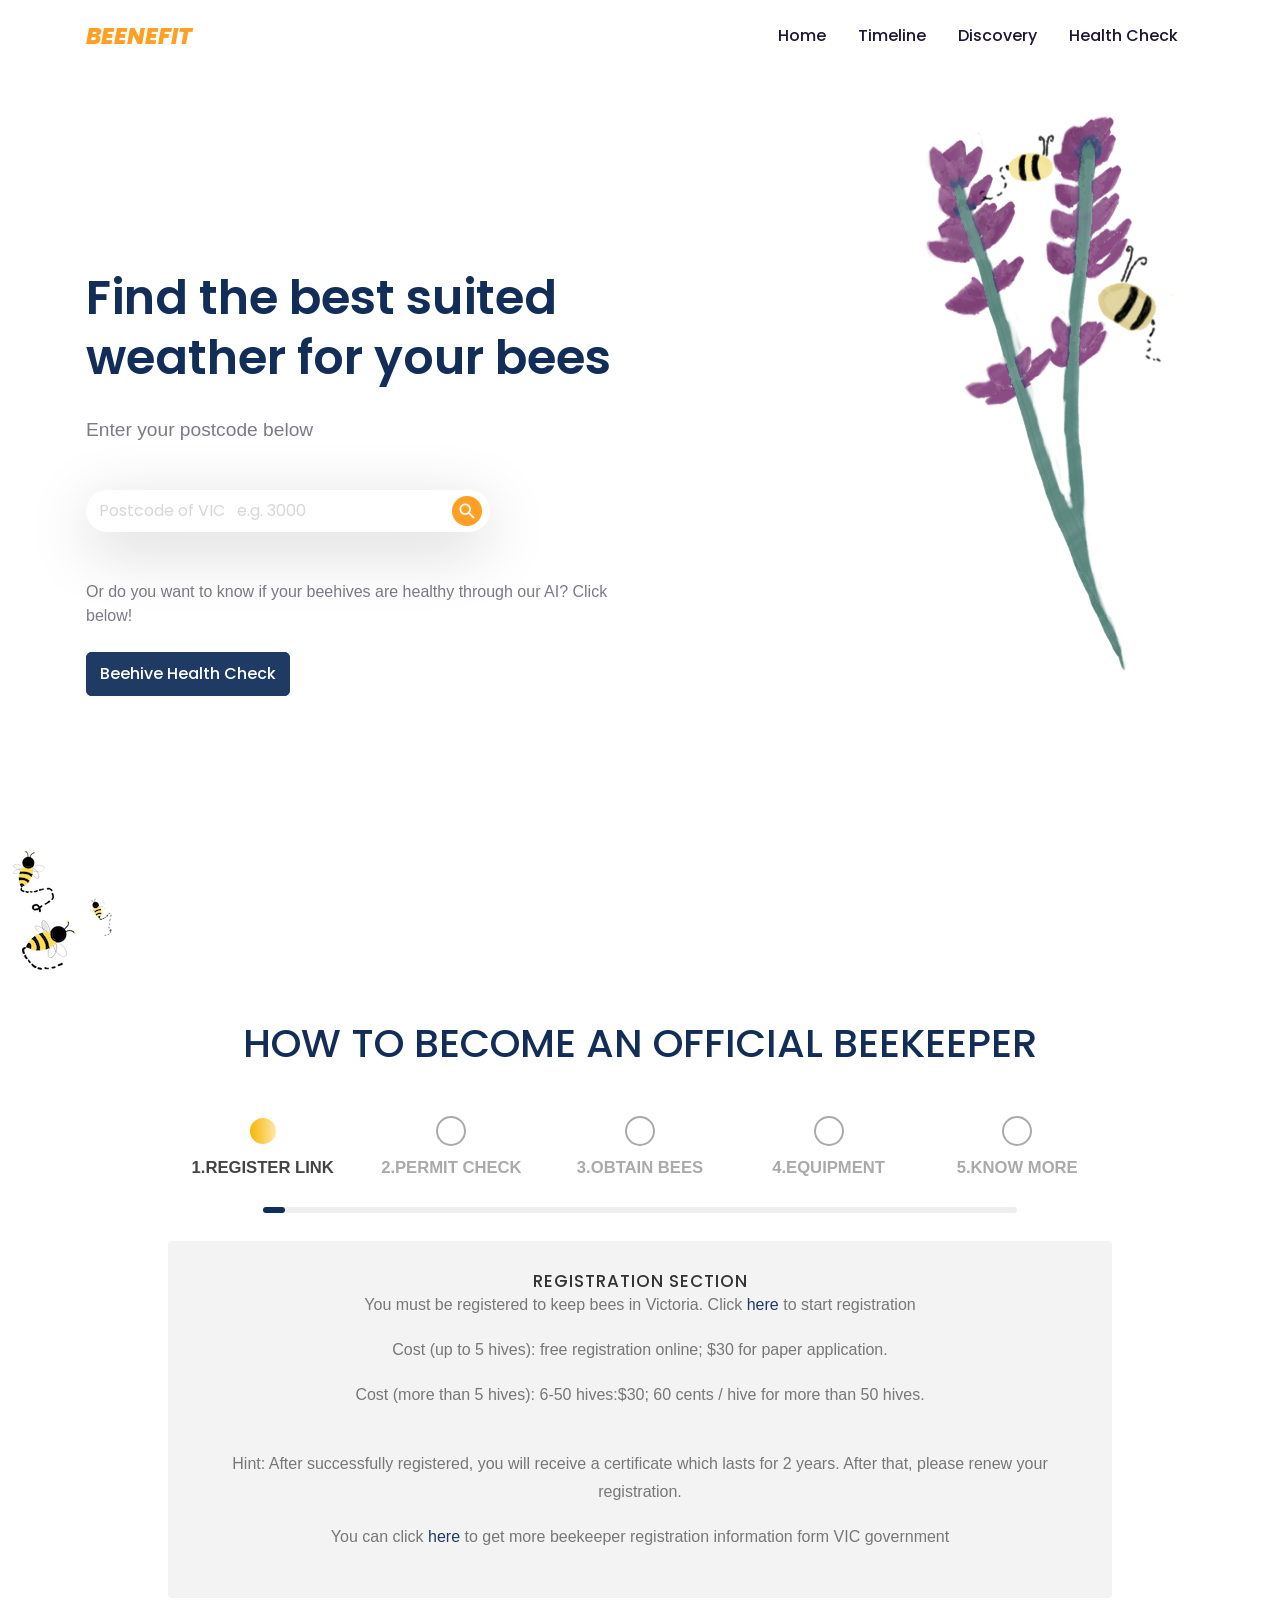
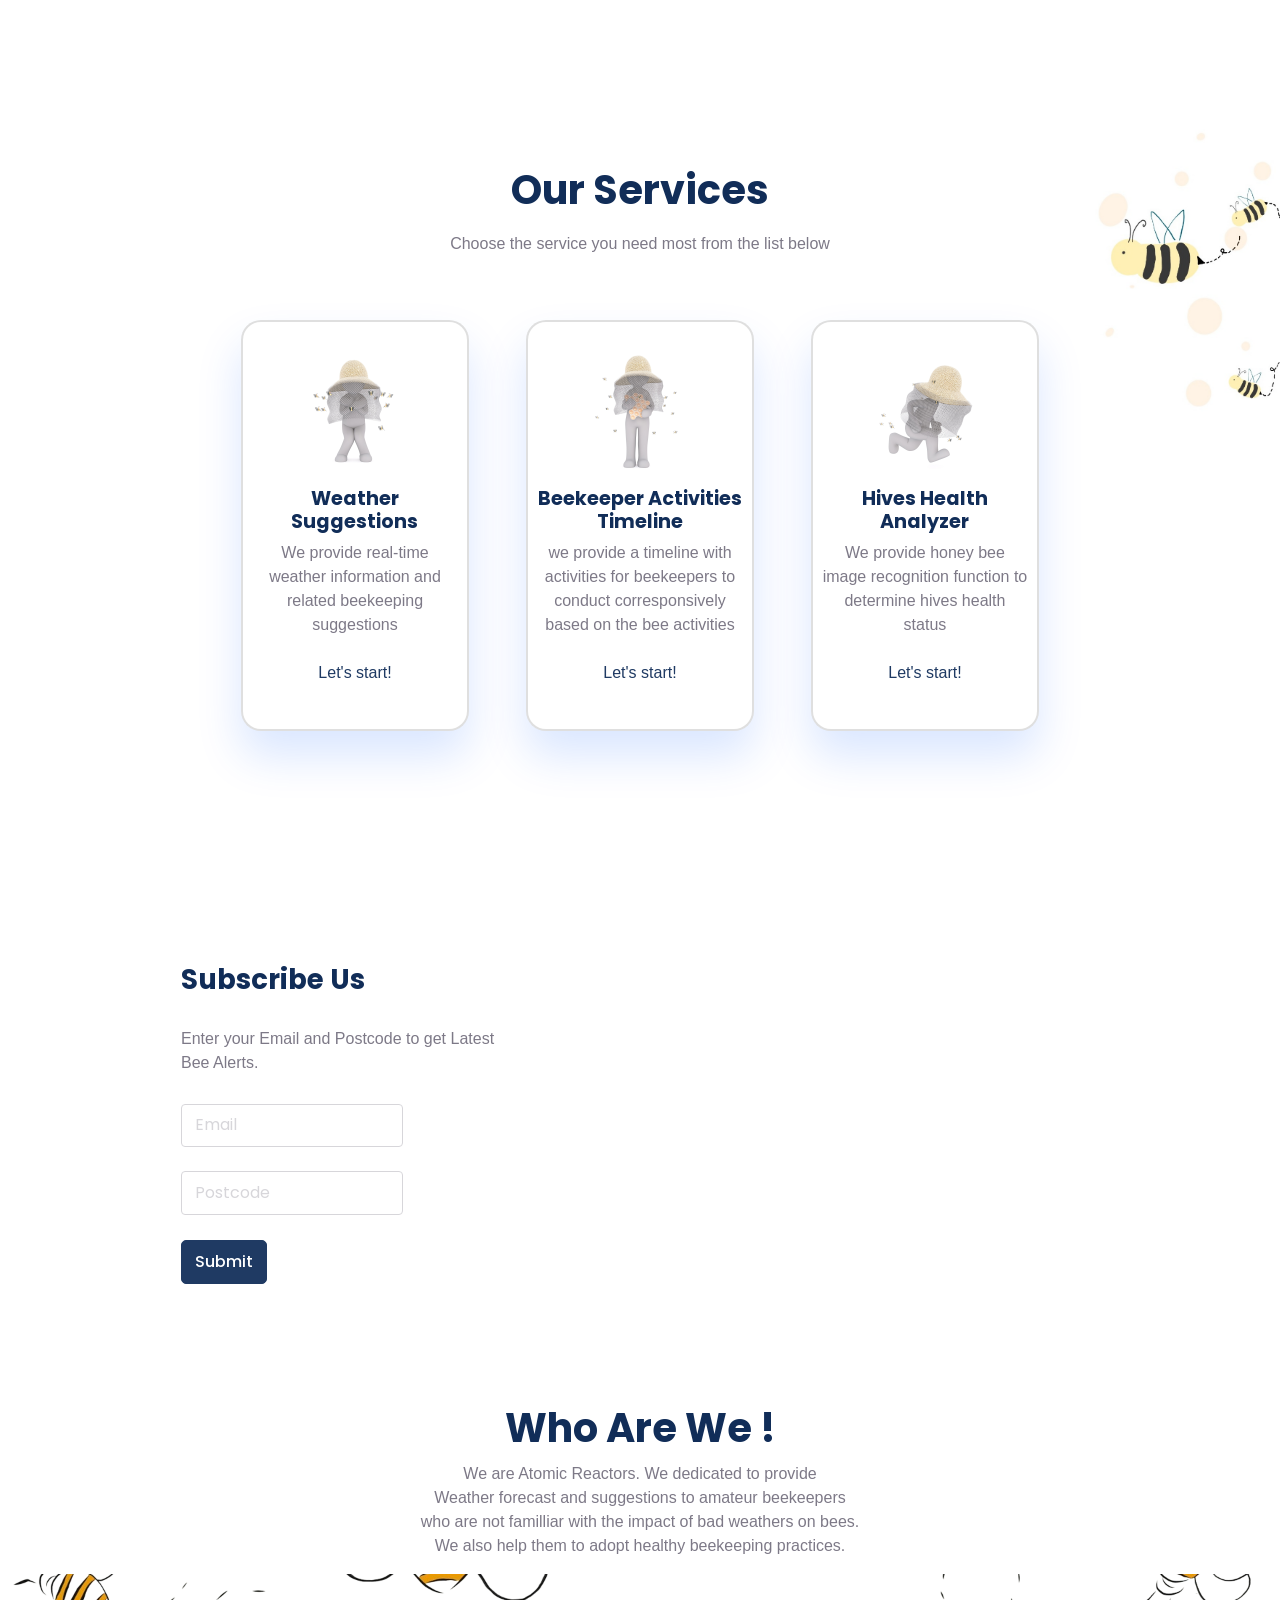
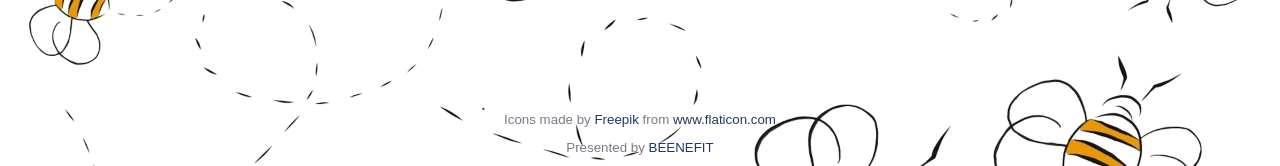
==== commit 51539e07: "some words changed" ====
--- a/public/index.html
+++ b/public/index.html
@@ -252,7 +252,7 @@
               <li class="nav-item px-2"><a class="nav-link fw-medium active" style="border-radius: 5px;" aria-current="page" href="index.html">Home</a></li>
               <li class="nav-item px-2"><a class="nav-link fw-medium active" style="border-radius: 5px;" href="timeline.html">Timeline</a></li>
               <li class="nav-item px-2"><a class="nav-link fw-medium active" style="border-radius: 5px;" href="weather.html">Discovery</a></li>
-              <li class="nav-item px-2"><a class="nav-link fw-medium active" style="border-radius: 5px;" href="bee_identification.html">Health check</a></li>
+              <li class="nav-item px-2"><a class="nav-link fw-medium active" style="border-radius: 5px;" href="bee_identification.html">Health Check</a></li>
             </ul>
           </div>
         </div>
@@ -283,7 +283,7 @@
                 </form>
               </div>
               <br><br>
-              Or do you want to know if your beehives are healthy? Click here!<br><br>
+              Or do you want to know if your beehives are healthy through our AI? Click below!<br><br>
               <button class="btn btn-primary rounded-start-0" onclick="location.href='bee_identification.html';">Beehive Health Check</button>
             </div>
           </div>
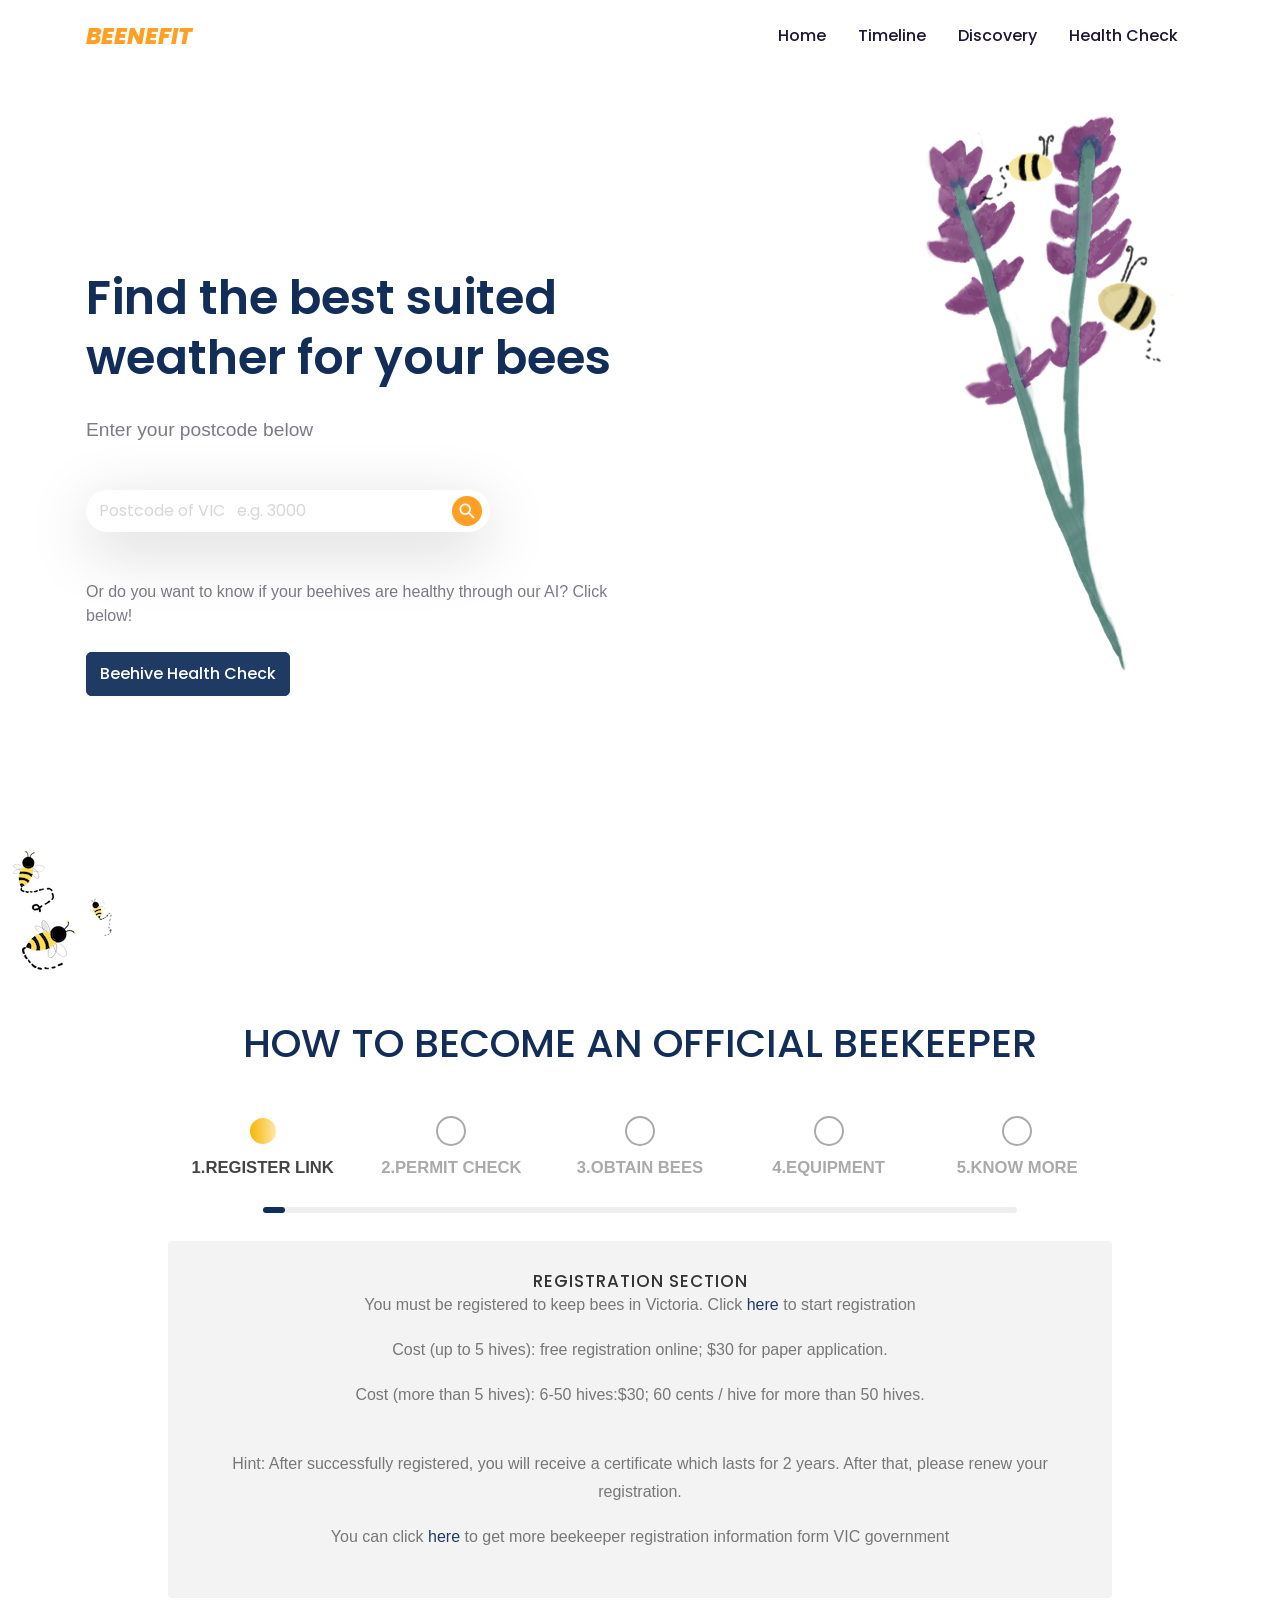
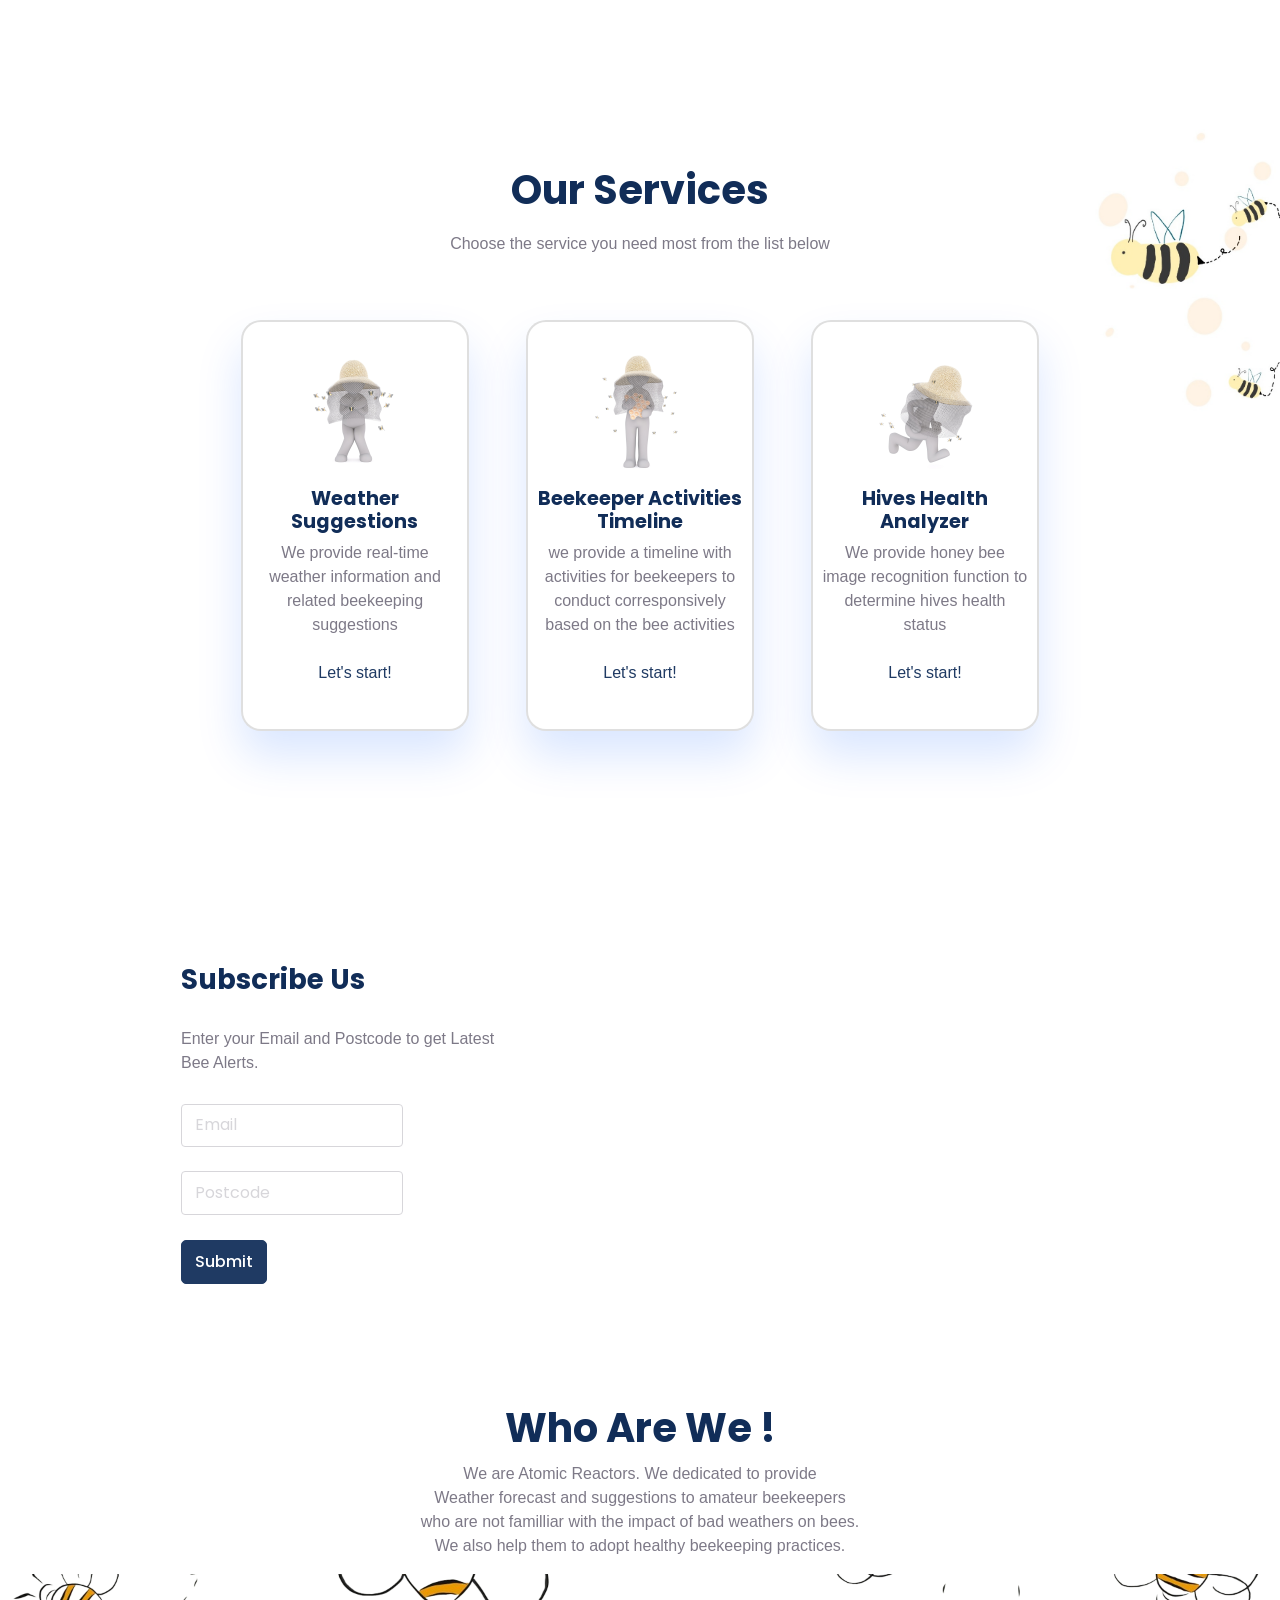
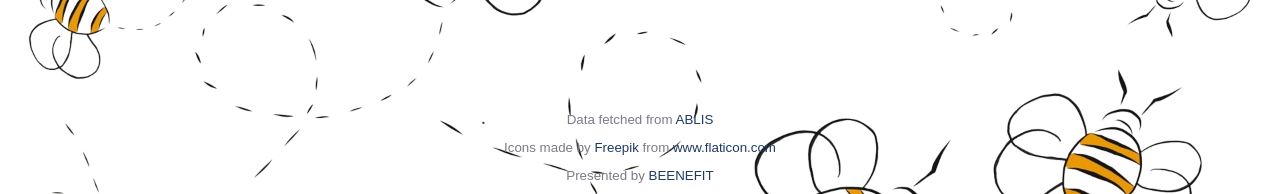
==== commit 3bb0b3c0: "Data source added in footer." ====
--- a/public/index.html
+++ b/public/index.html
@@ -670,6 +670,7 @@
           </div>
           <div class="row justify-content-center">
             <div class="col-auto mb-2">
+              <p class="mb-0 fs--1 my-2 text-center">Data fetched from <a href="https://ablis.business.gov.au/service/vic/apiary-code-of-practice/24378" title="ABLIS">ABLIS</a></p>
               <p class="mb-0 fs--1 my-2 text-center">Icons made by <a href="https://www.freepik.com" title="Freepik">Freepik</a> from <a href="https://www.flaticon.com/" title="Flaticon">www.flaticon.com</a></p>
               <p class="mb-0 fs--1 my-2 text-center">Presented by <a href="https://www.beenefit.studio" title="BEENEFIT">BEENEFIT</a></p>
             </div>
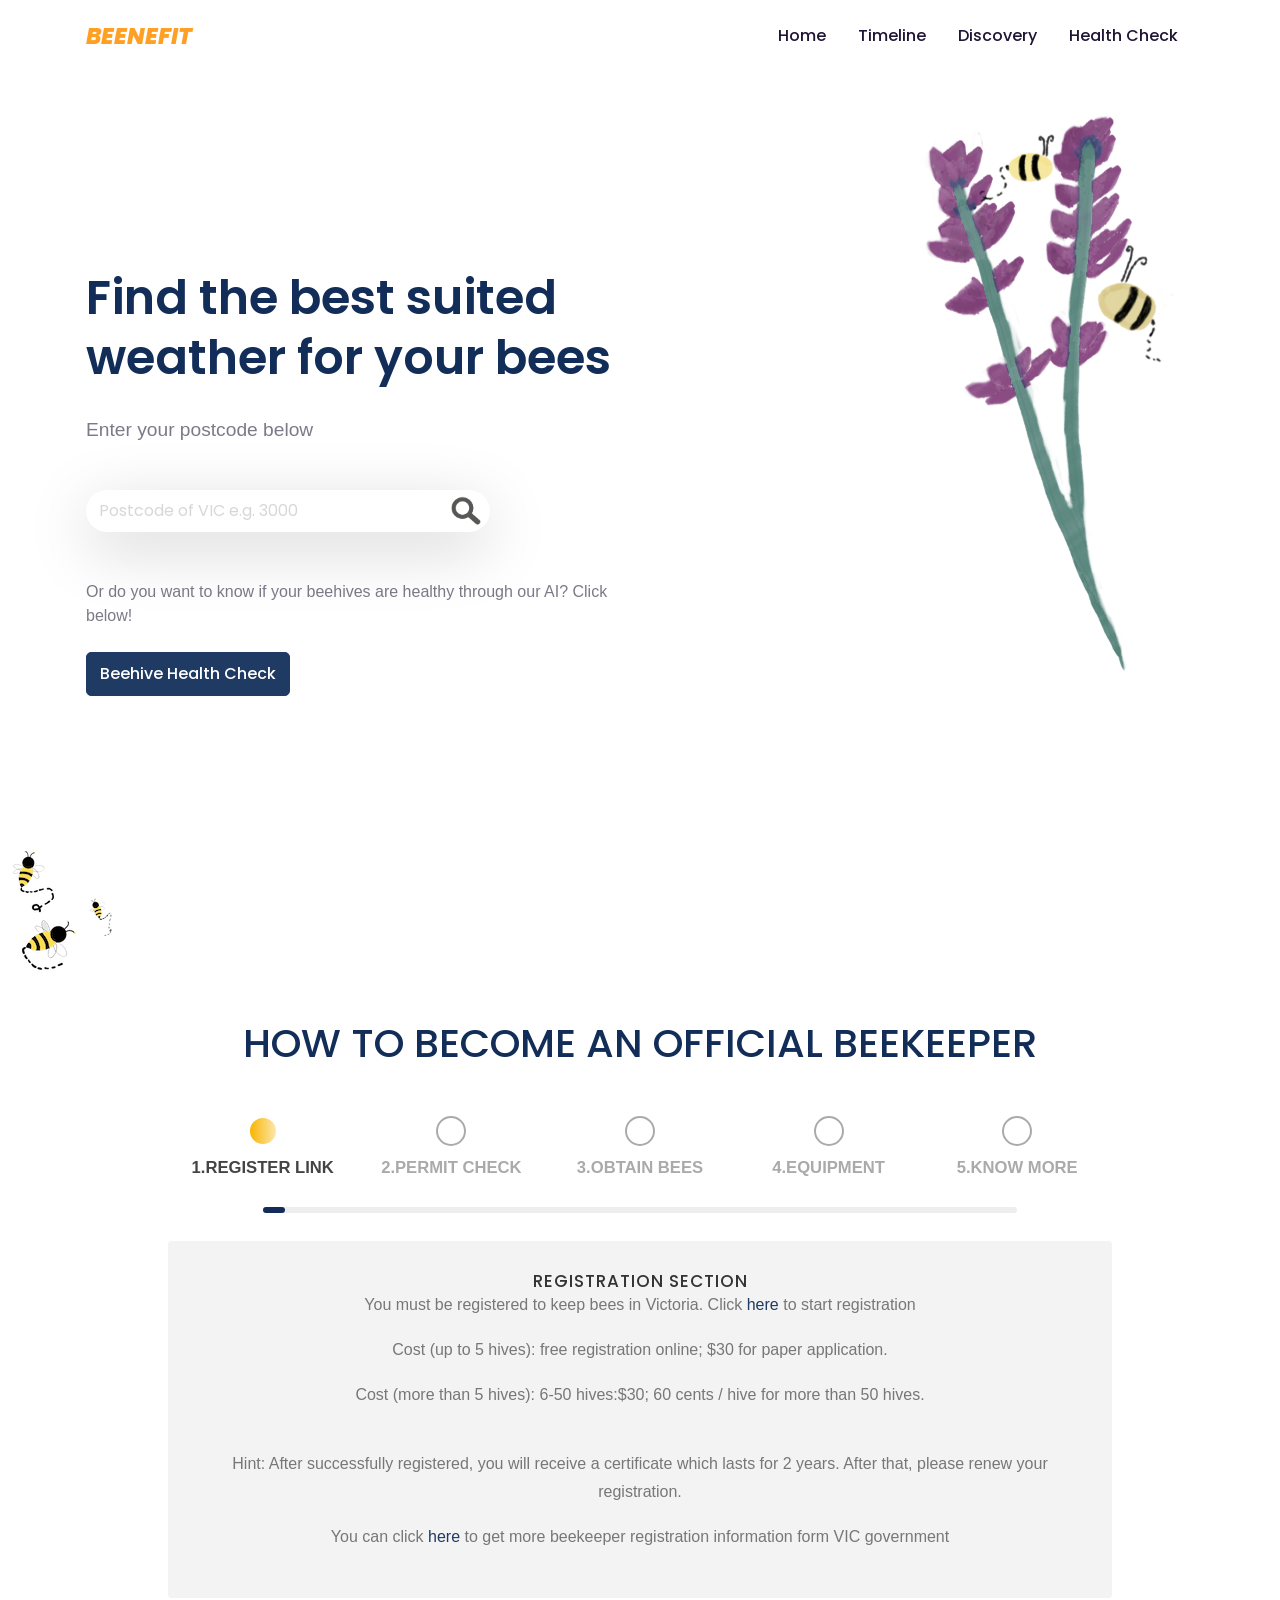
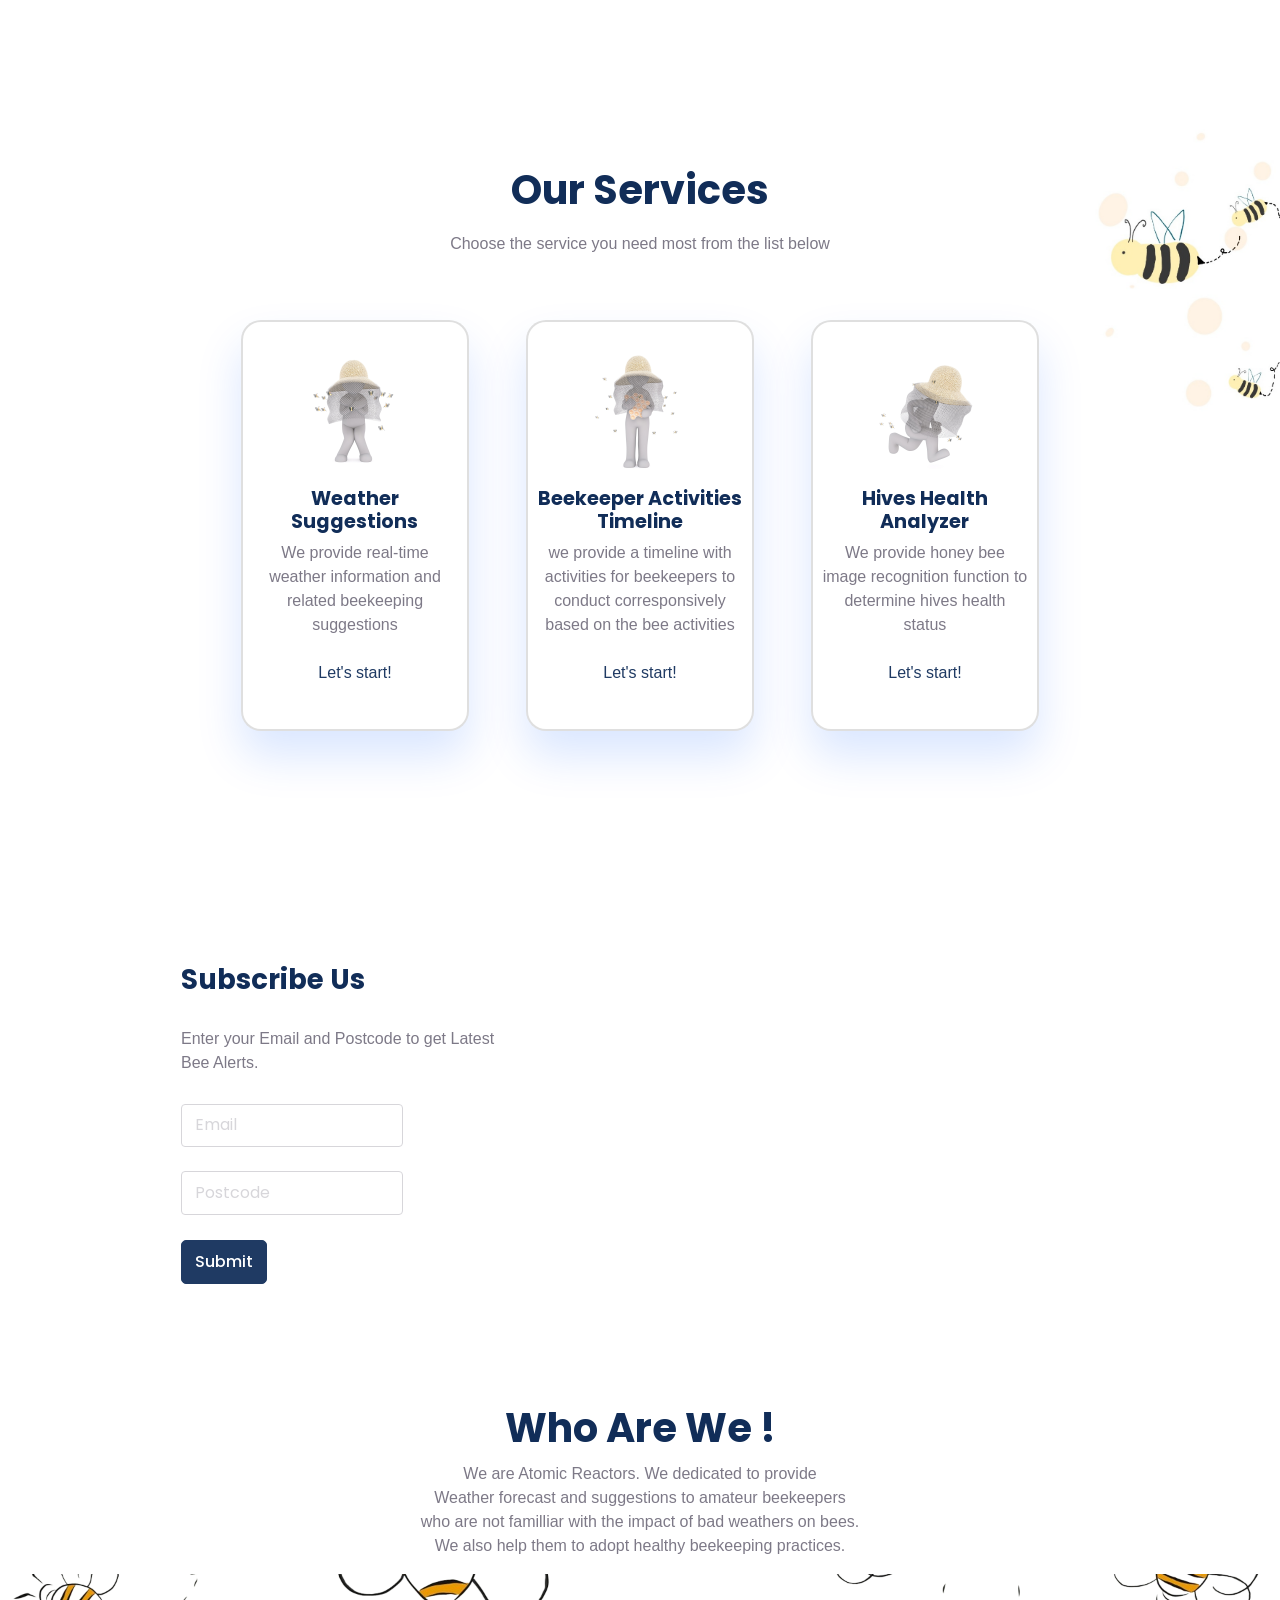
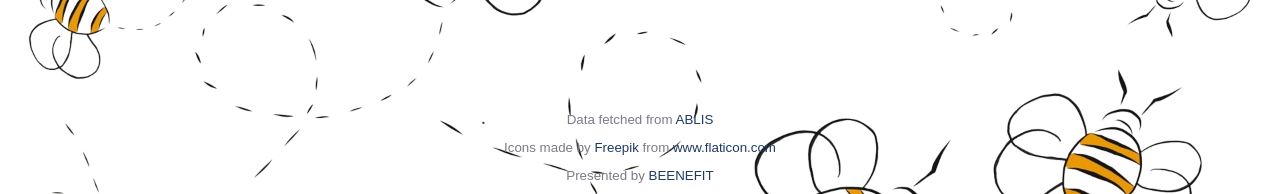
==== commit 66ce214f: "validation added and search image changed." ====
--- a/public/index.html
+++ b/public/index.html
@@ -278,7 +278,7 @@
               <div class="pt-3">
                 <form action="weather.php" method="POST">
                   <div class="input-group w-xl-75 w-xxl-50 d-flex flex-end-center">
-                    <input class="form-control rounded-pill shadow-lg border-0" id="formGroupExampleInput" type="text" placeholder="Postcode of VIC   e.g. 3000" name="search" /><img class="input-box-icon me-2" src="assets/img/illustrations/search.png" width="30" alt="" />
+                    <input class="form-control rounded-pill shadow-lg border-0" id="formGroupExampleInput" type="text" placeholder="Postcode of VIC e.g. 3000" name="search" maxlength="4" pattern="\d{4}" required /><img class="input-box-icon me-2" src="assets/img/illustrations/search.png" width="30" style="right: 1px;" alt="" />
                   </div>
                 </form>
               </div>
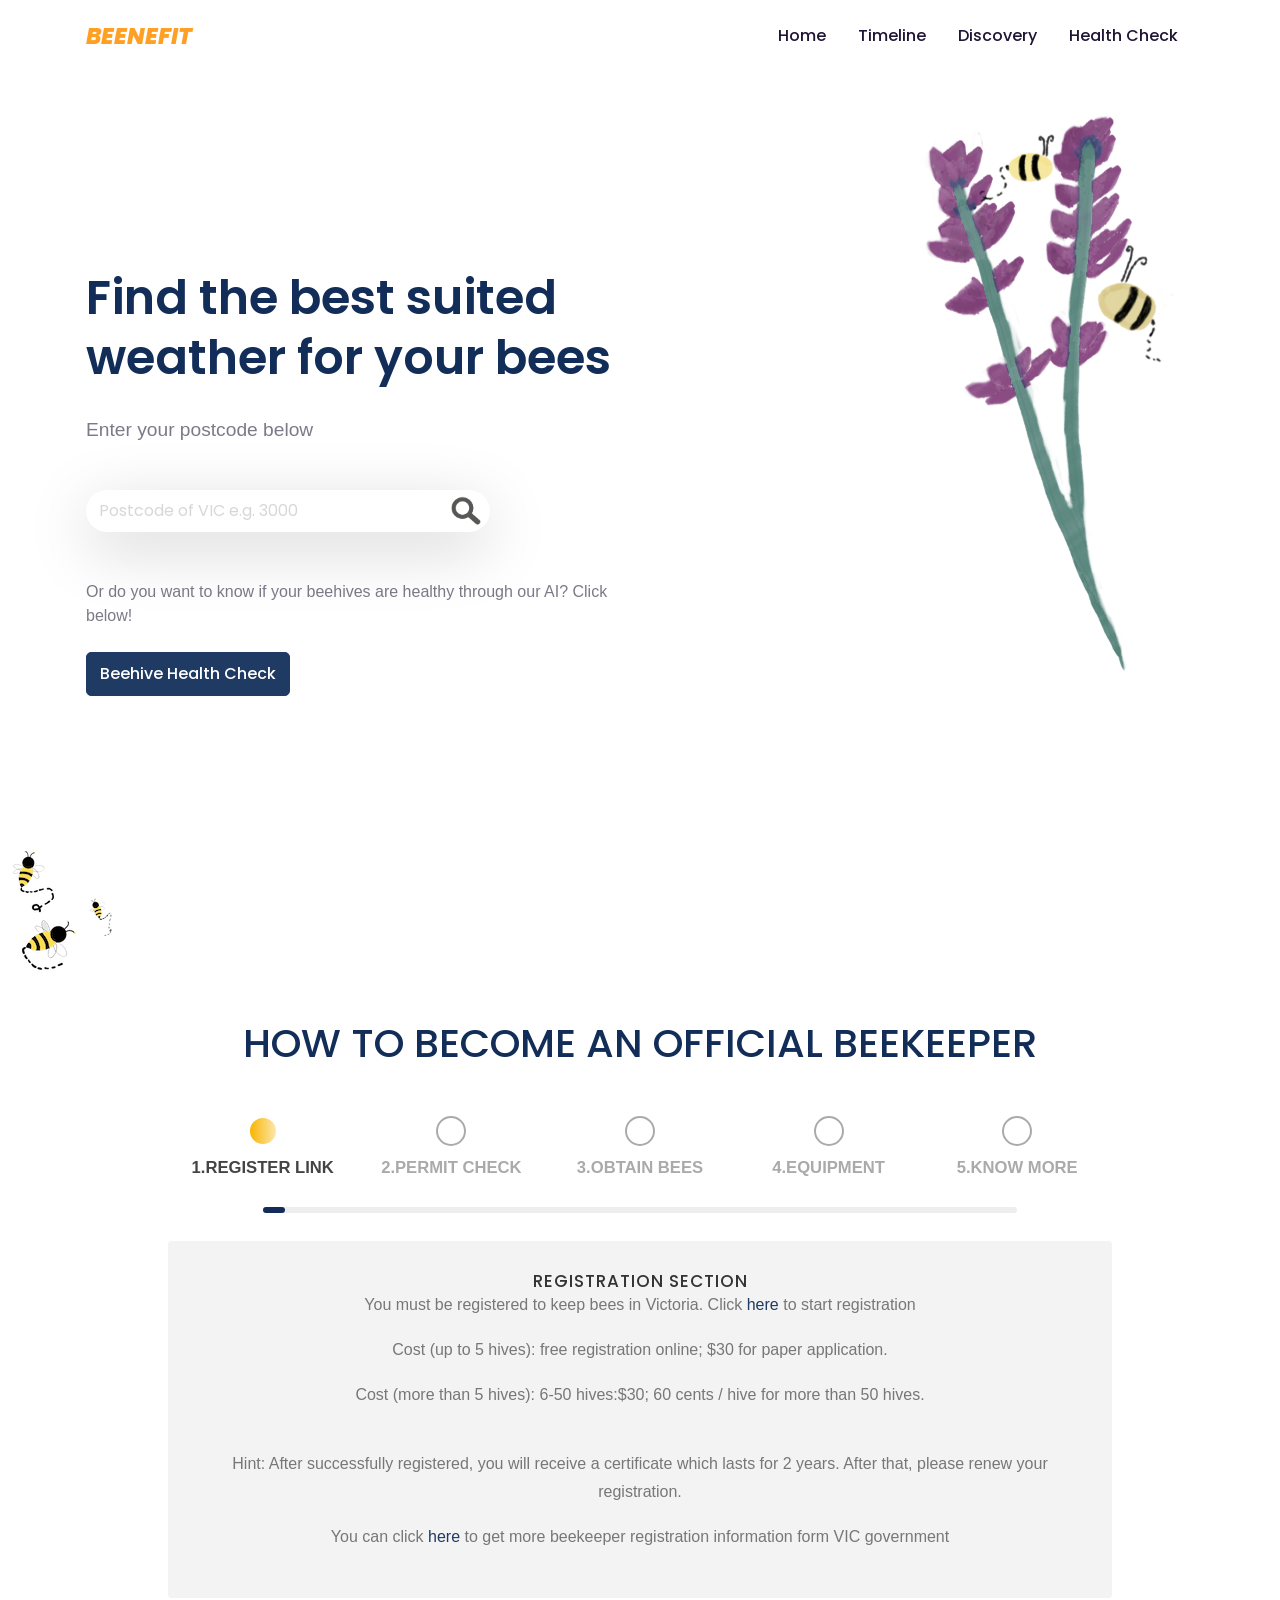
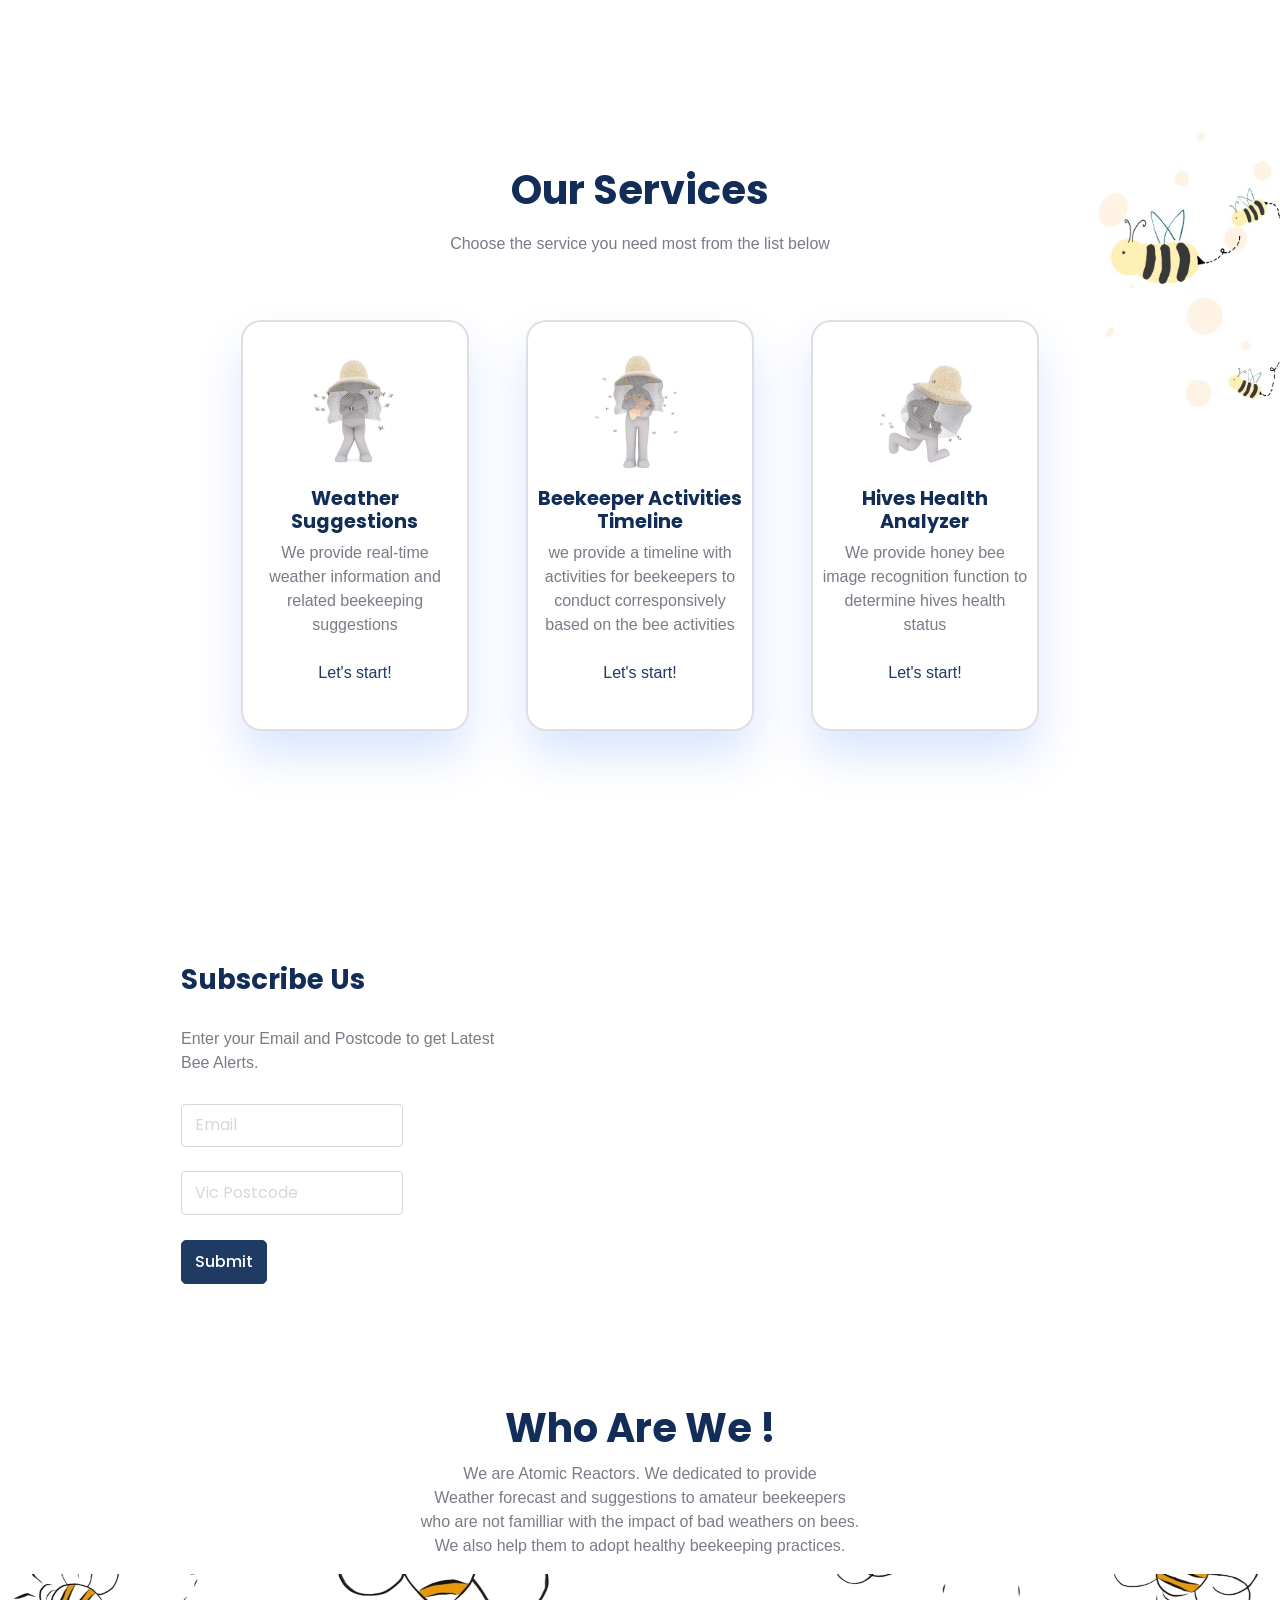
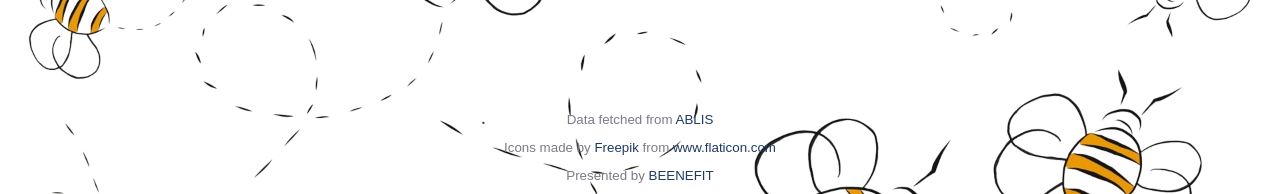
==== commit 0d29b861: "More precised validation added." ====
--- a/public/index.html
+++ b/public/index.html
@@ -614,11 +614,11 @@
                   <div class="col-5display-3">
                     <label class="visually-hidden" for="colFormLabel">Username</label>
                     <div class="input-group">
-                      <input class="rounded-end-0 form-control" id="colFormLabel" type="email" name= "email" placeholder="Email" />
+                      <input class="rounded-end-0 form-control" id="colFormLabel" type="email" name= "email" placeholder="Email" required/>
                     </div>
                     </br>
                     <div class="input-group">
-                      <input class="rounded-end-0 form-control" id="colFormLabel" type="text" name= "postcode" placeholder="Postcode" />
+                      <input class="rounded-end-0 form-control" id="colFormLabel" type="text" name= "postcode" placeholder="Vic Postcode" maxlength="4" pattern="\d{4}" required />
                     </div>
                   </div>
                   <div class="display-15" style = "padding-top:25px">
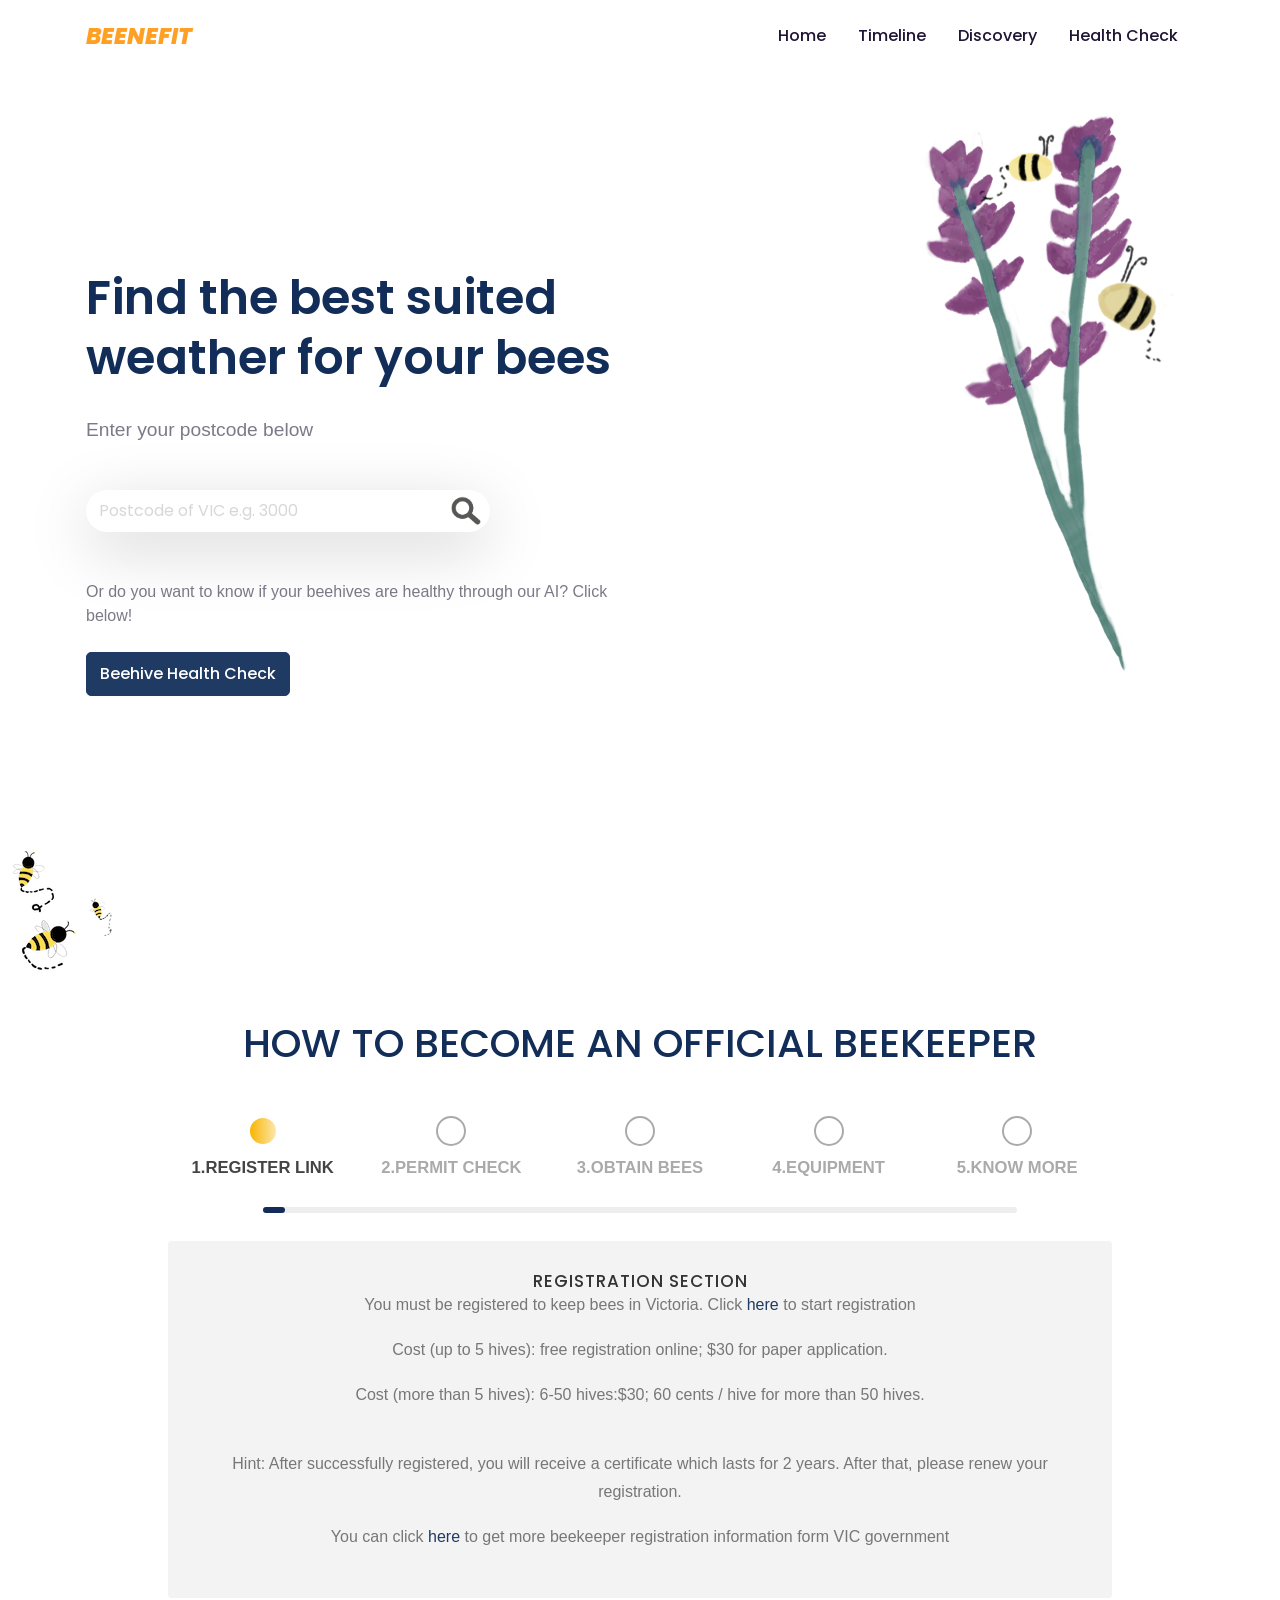
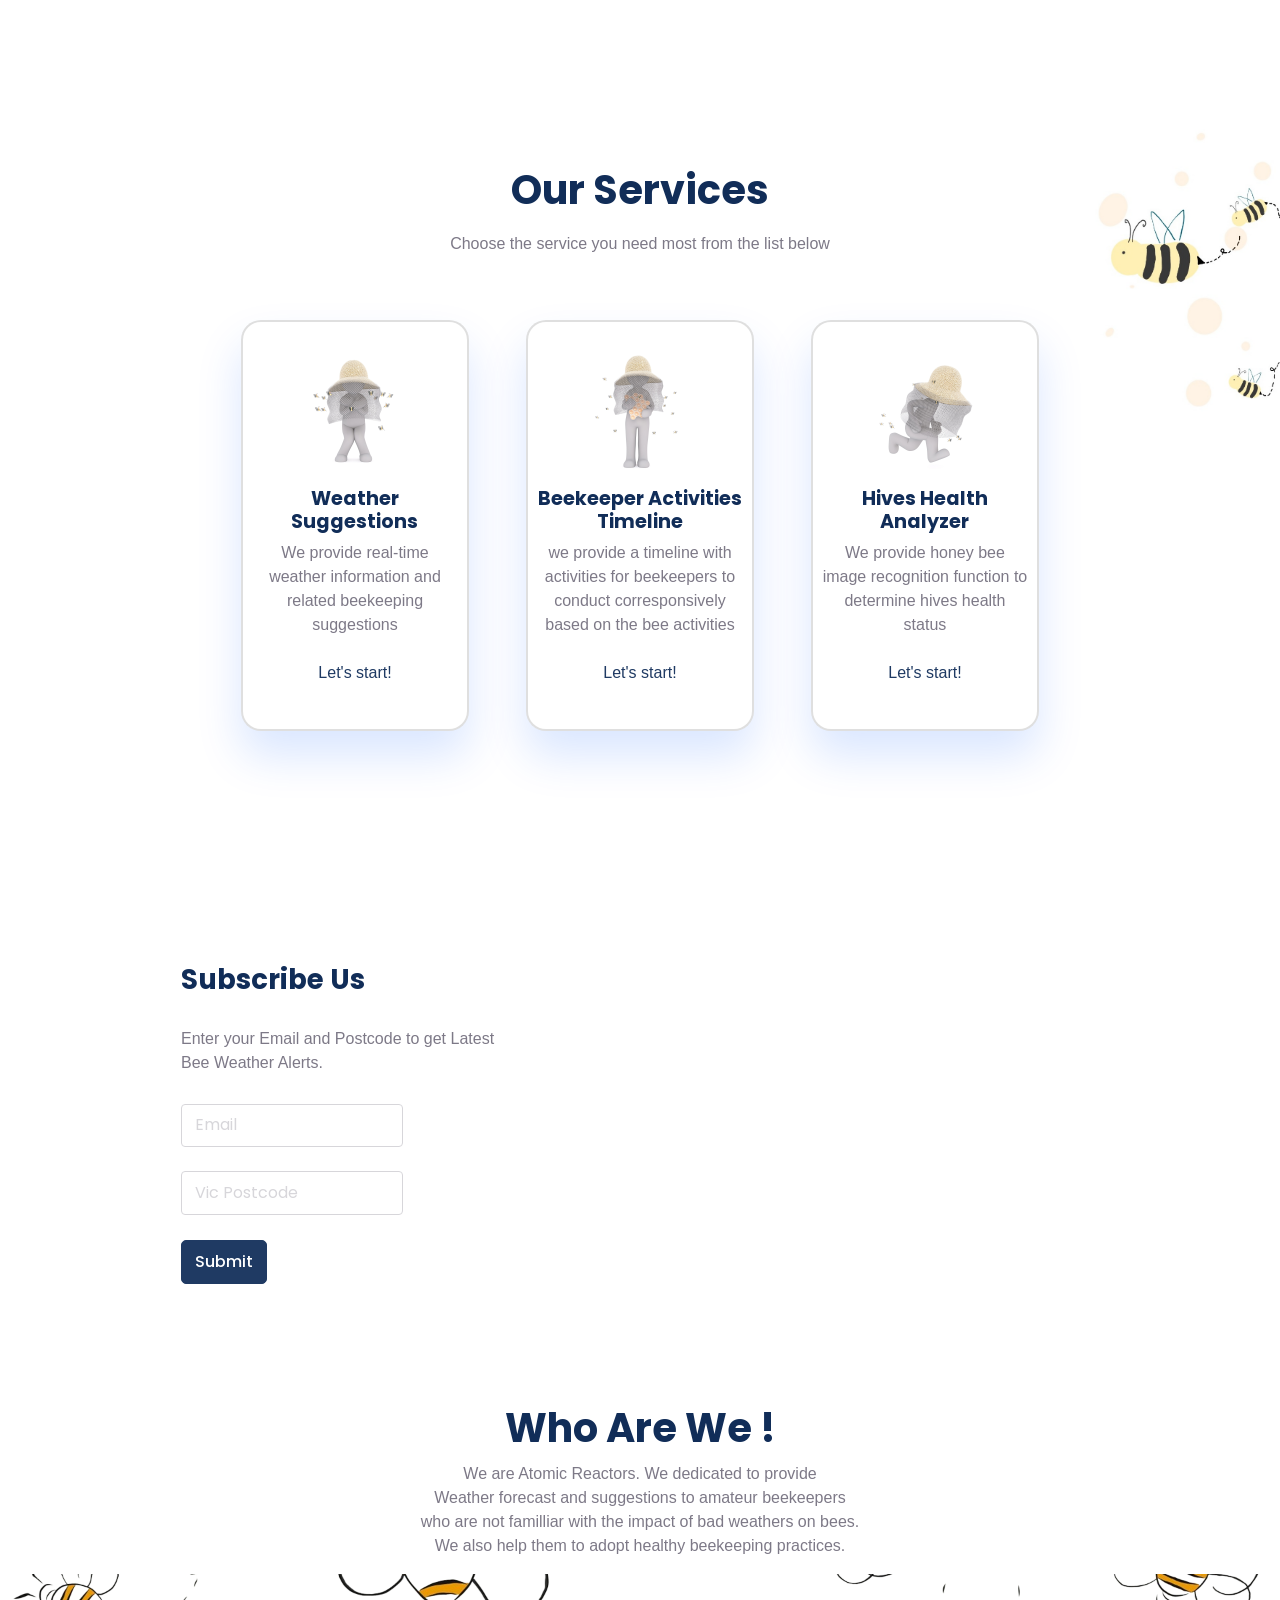
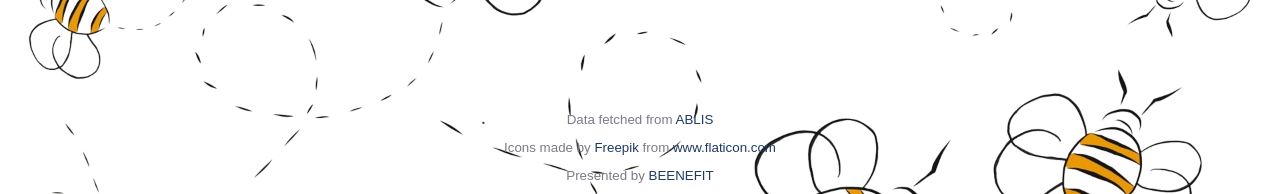
==== commit b9221c48: "Word added." ====
--- a/public/index.html
+++ b/public/index.html
@@ -608,7 +608,7 @@
             <div class="col-md-5 text-center text-md-start">
               <!-- Email function title -->
               <h6 class="fw-bold fs-2 fs-lg-3 display-3 lh-sm">Subscribe Us</h6>
-              <p class="my-4 pe-xl-8">Enter your Email and Postcode to get Latest Bee Alerts.</p>
+              <p class="my-4 pe-xl-8">Enter your Email and Postcode to get Latest Bee Weather Alerts.</p>
               <div class="col-lg-6 d-flex justify-content-lg-end justify-content-center">
                 <form class="row row-cols-lg-auto g-0 align-items-center" action = "email.php"  method="POST">
                   <div class="col-5display-3">
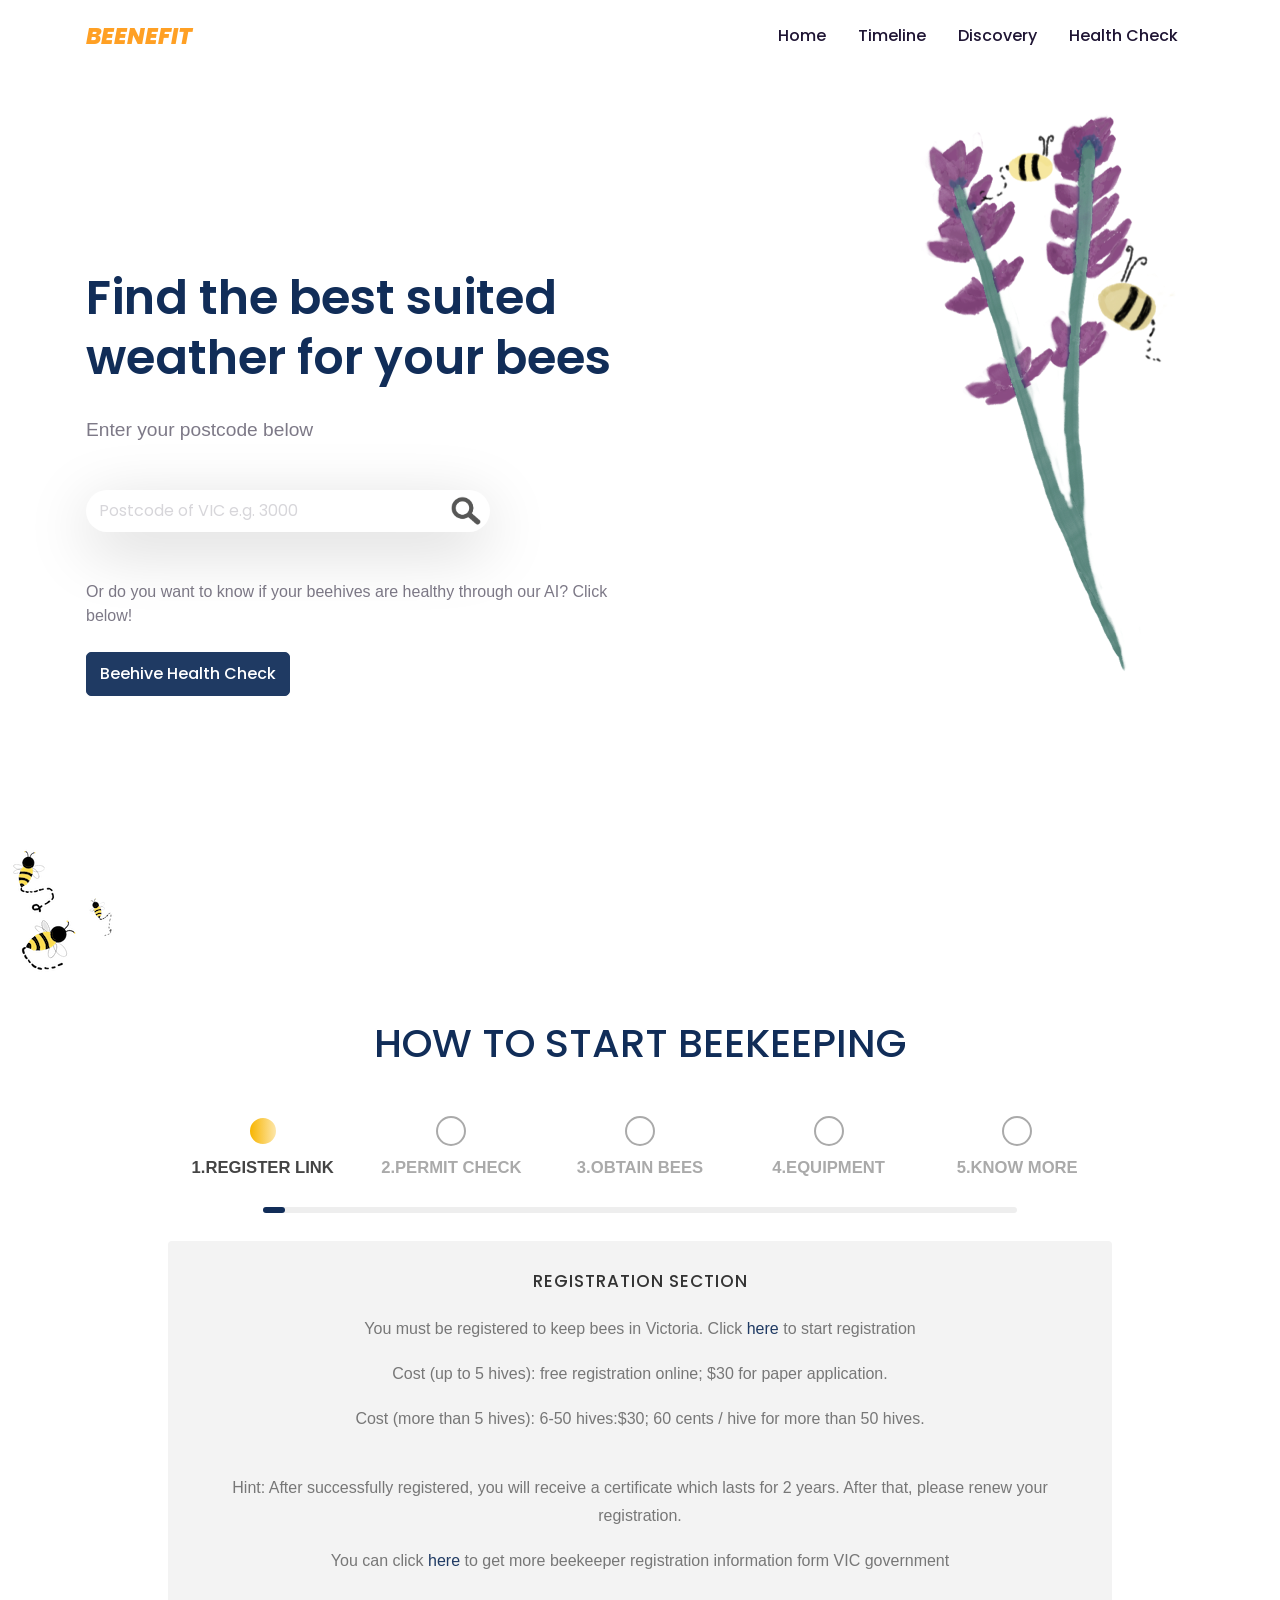
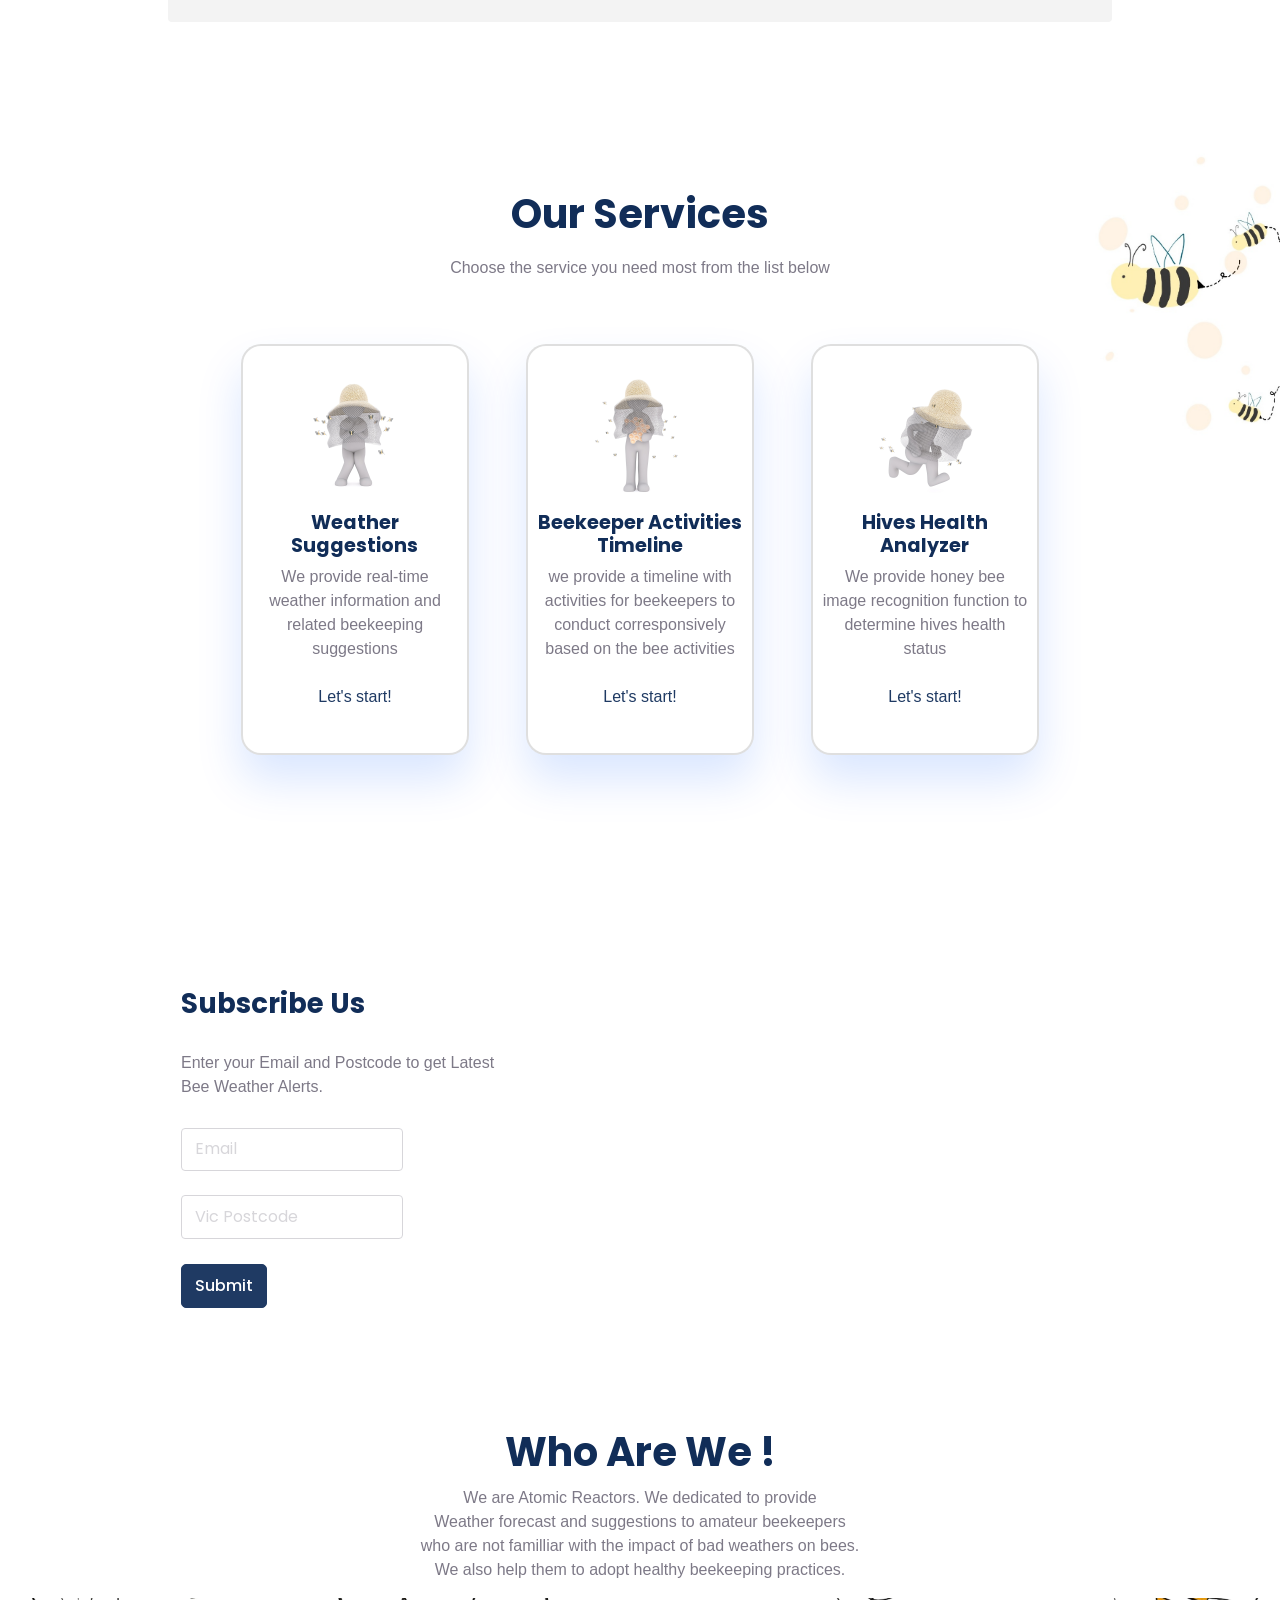
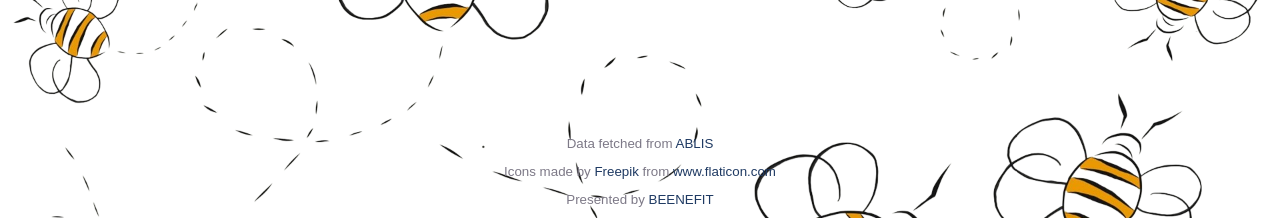
==== commit 9ad976fa: "Stepper changed" ====
--- a/public/index.html
+++ b/public/index.html
@@ -321,7 +321,7 @@
               <div class="container">
                 <div class="row flex-center">
                   <!-- stepper title -->
-                  <h1 style = "text-align:center">HOW TO BECOME AN OFFICIAL BEEKEEPER</h1>
+                  <h1 style = "text-align:center">HOW TO START BEEKEEPING</h1>
                   <br> 
                   <div class="process-wrapper">
                     <!-- progress bar title -->
@@ -346,7 +346,7 @@
                       <!-- Registration step title -->
                       <h2>REGISTRATION SECTION</h2>
                       <!-- Registration steps -->
-                          <p>You must be registered to keep bees in Victoria. Click <a href="https://bees.agriculture.vic.gov.au/" target="_blank">here</a>
+                          <br><p>You must be registered to keep bees in Victoria. Click <a href="https://bees.agriculture.vic.gov.au/" target="_blank">here</a>
                         to start registration
                       </p>
                       <p>Cost (up to 5 hives): free registration online; $30 for paper application.</p>
@@ -362,7 +362,7 @@
                       <!-- Permit check step title -->
                       <h2>HIVE DENSITY CHECK SECTION</h2>
                       <!-- Permit check steps -->
-                      <p>If density of hives meets the requirements, you can start beekeeping on Victorian land without a planning permit.</p>
+                      <br><p>If density of hives meets the requirements, you can start beekeeping on Victorian land without a planning permit.</p>
                       <h2>1. Urban areas:</h2>
                       <p>Select the land size which you are prepare for beekeeing:</p>
                       <div id="option">
@@ -445,7 +445,7 @@
                       <!-- Obtain bees step title -->
                       <h2>QUEEN BEES OBTAINING SECTION</h2>
                       <!-- Obtain bees steps -->
-                      <P>There are two ways to do that:</P>
+                     <br> <P>There are two ways to do that:</P>
                       <p>1.You can buy queen bees from a queen breeder from September until the end of February.</p>
                       <p>2.Also, you can collect bees in wild by yourself. To do that, you can locate a box beneath the swarm and shake the branch to let the bees fall into the box.
                          The smoker can be used for further collecting the left-over bees.</p>
@@ -457,7 +457,7 @@
                       <!-- Equipment purchase step title -->
                       <h2>EQUIPMENT PURCHASE LIST</h2>
                     <!-- Equipment purchase steps -->
-                      <p>· Beekeeper’s smoker</p>
+                     <br> <p>· Beekeeper’s smoker</p>
                           <p>· Protective clothing, beekeeper’s veil</p>
                           <p>· Rubber gloves (bees hates dark colour gloves)</p>
                           <p>· Australian hive tool (“J” hook)/ American hive tool</p>
@@ -469,7 +469,7 @@
                     <!-- jump into timeline page link -->
                     <div class="section-content analysis">
                       <h2>START</h2>
-                      <p>You can click  <a href="timeline.html" target="_blank">here</a> to get more monthly bee activities and tips for beekeepers.</p>
+                     <br> <p>You can click  <a href="timeline.html" target="_blank">here</a> to get more monthly bee activities and tips for beekeepers.</p>
                     </div>
                     </div>
                   </div>
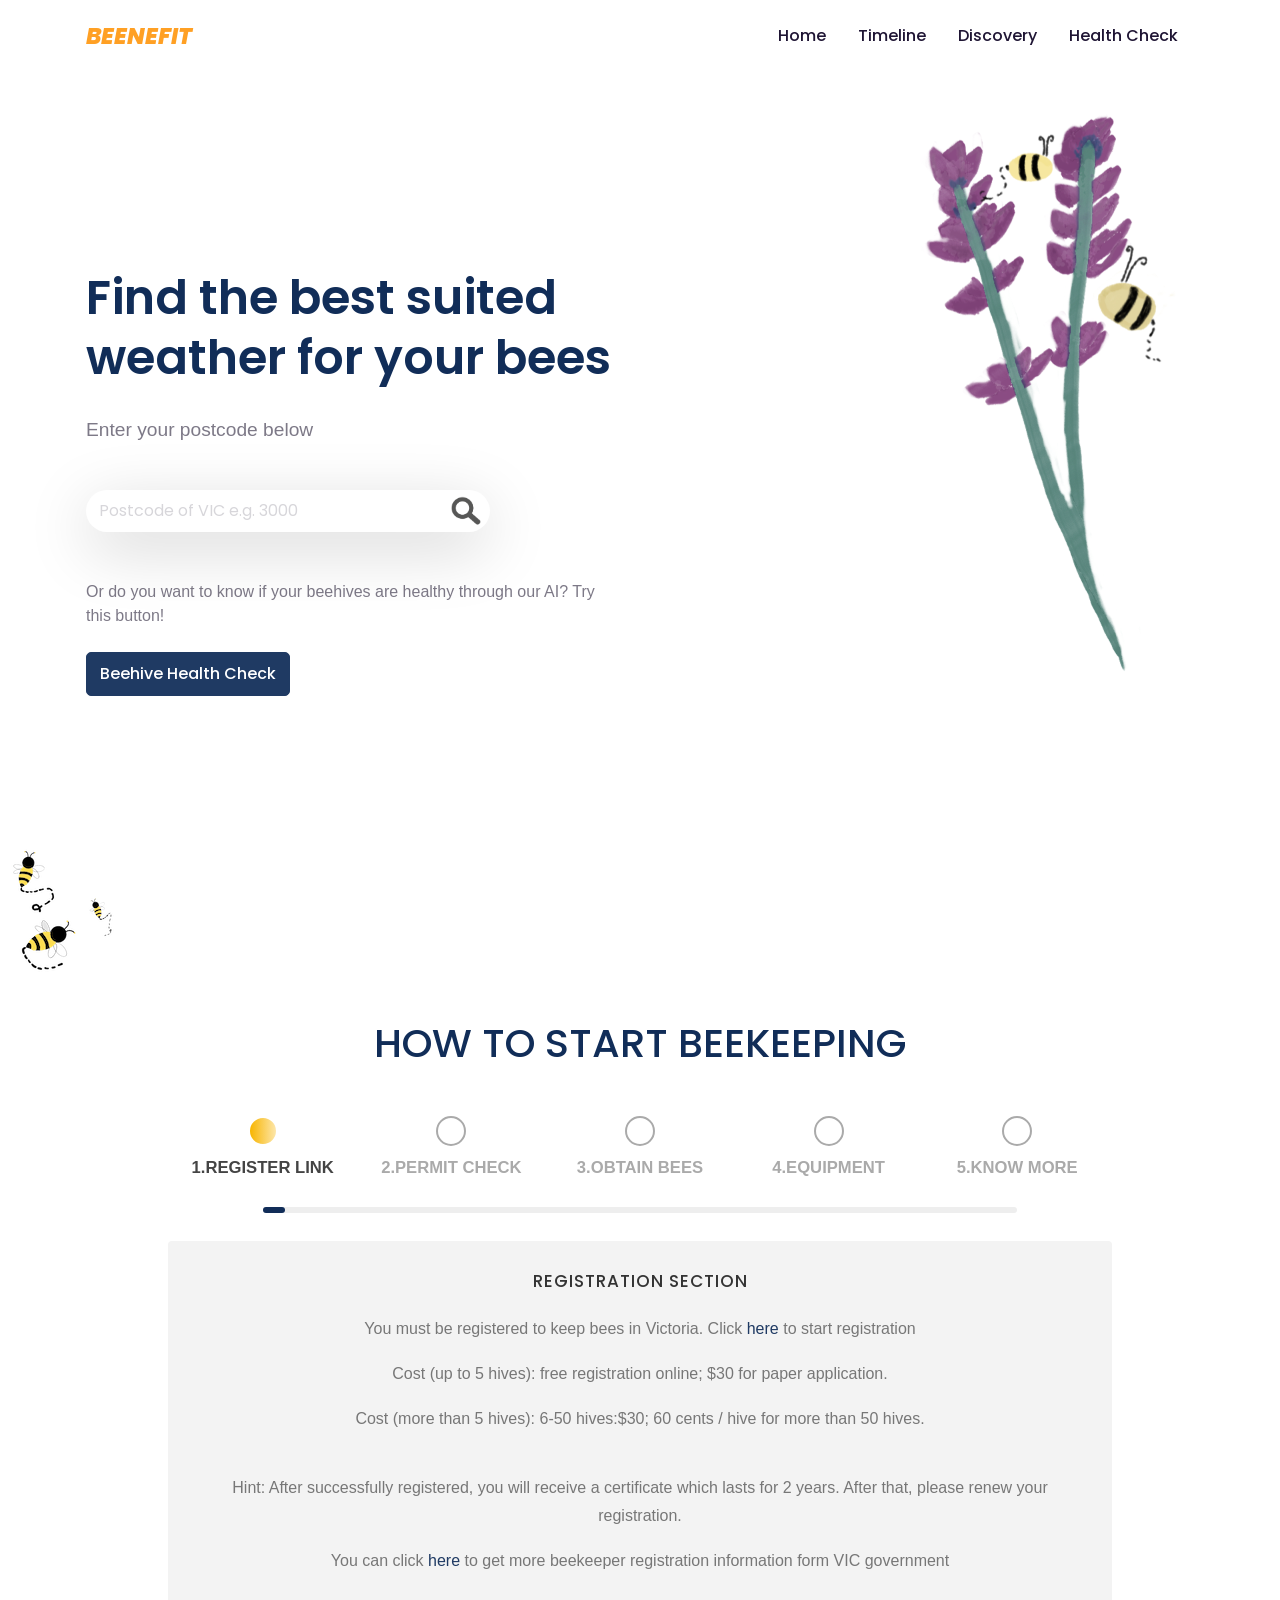
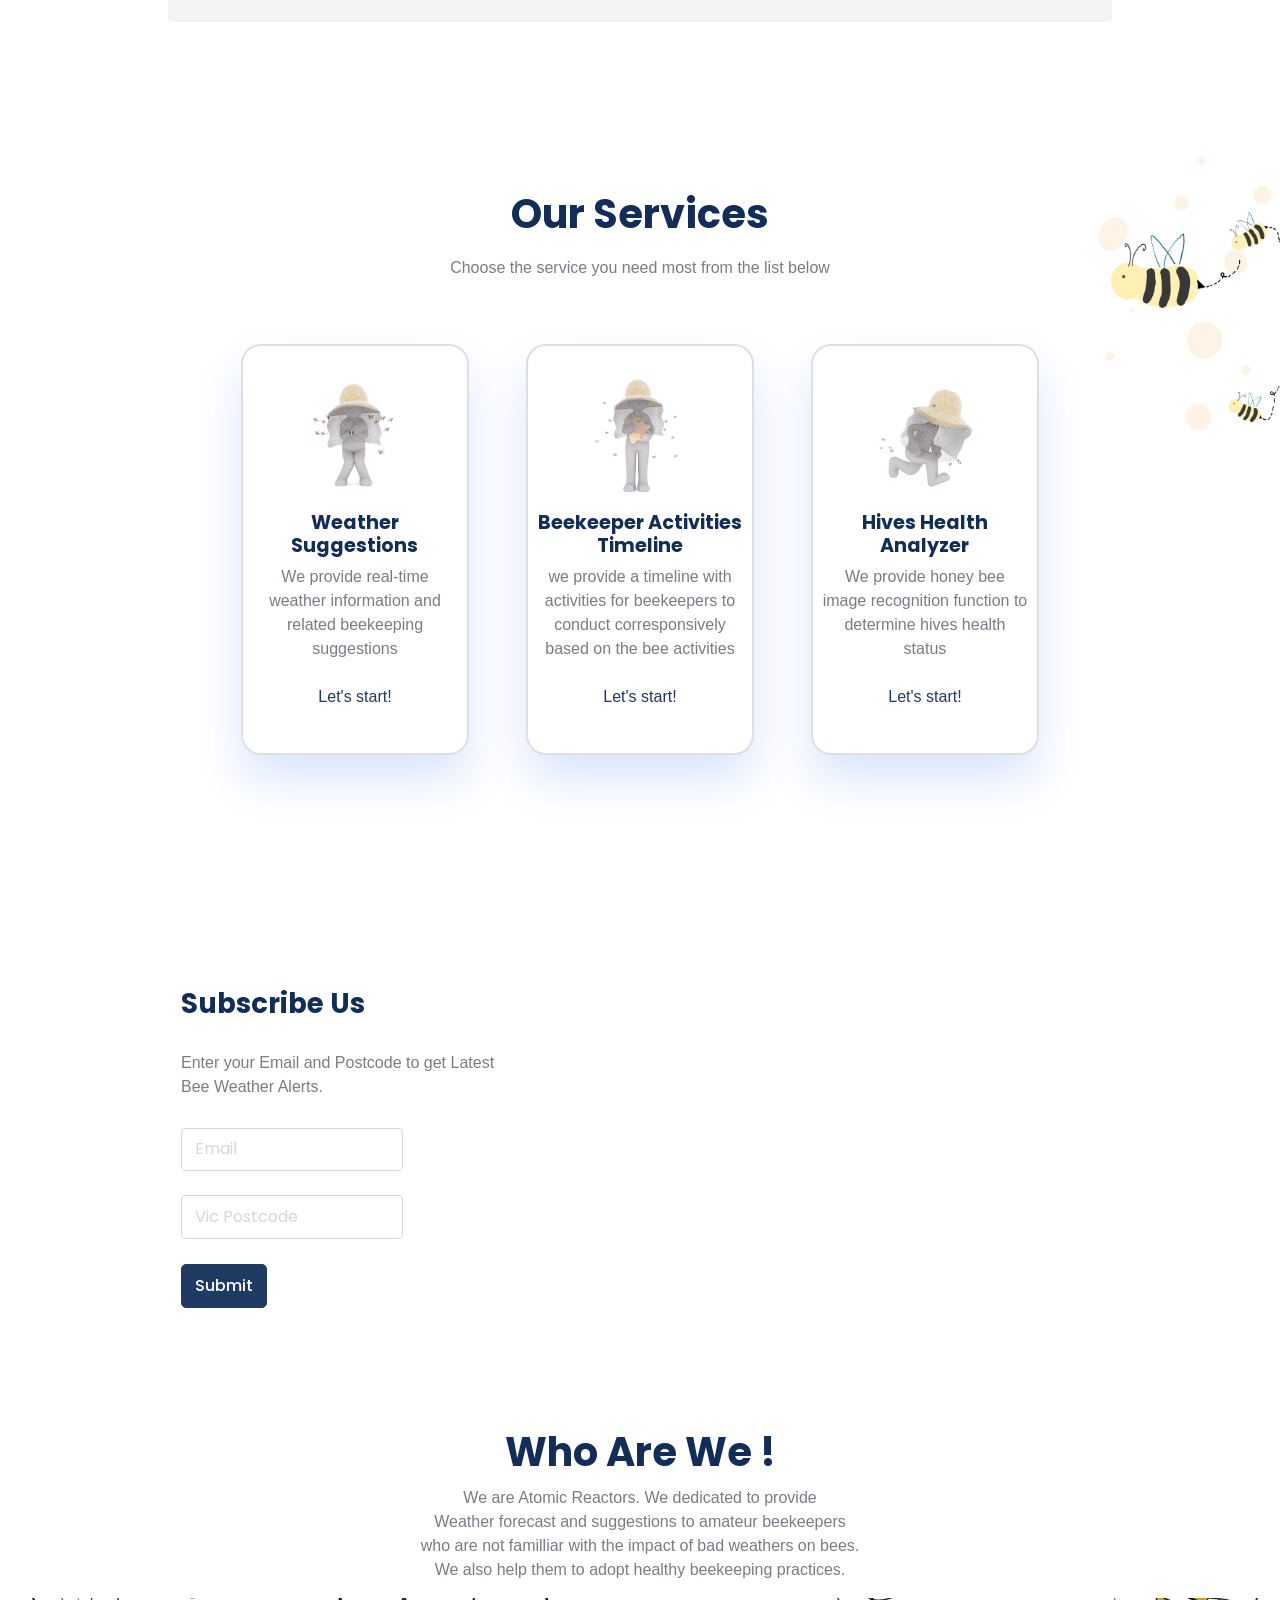
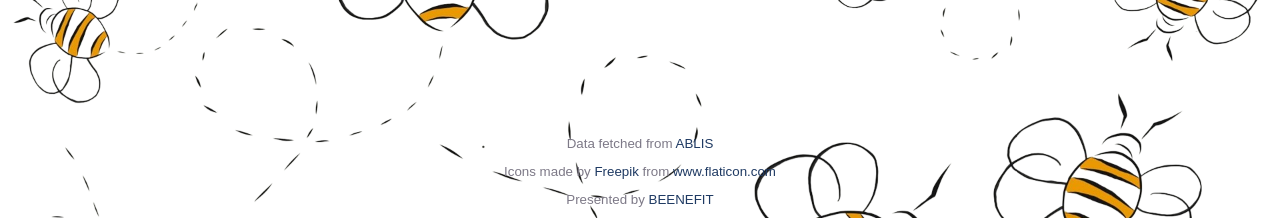
==== commit 7b21b251: "some words changed" ====
--- a/public/index.html
+++ b/public/index.html
@@ -283,7 +283,7 @@
                 </form>
               </div>
               <br><br>
-              Or do you want to know if your beehives are healthy through our AI? Click below!<br><br>
+              Or do you want to know if your beehives are healthy through our AI? Try this button!<br><br>
               <button class="btn btn-primary rounded-start-0" onclick="location.href='bee_identification.html';">Beehive Health Check</button>
             </div>
           </div>
